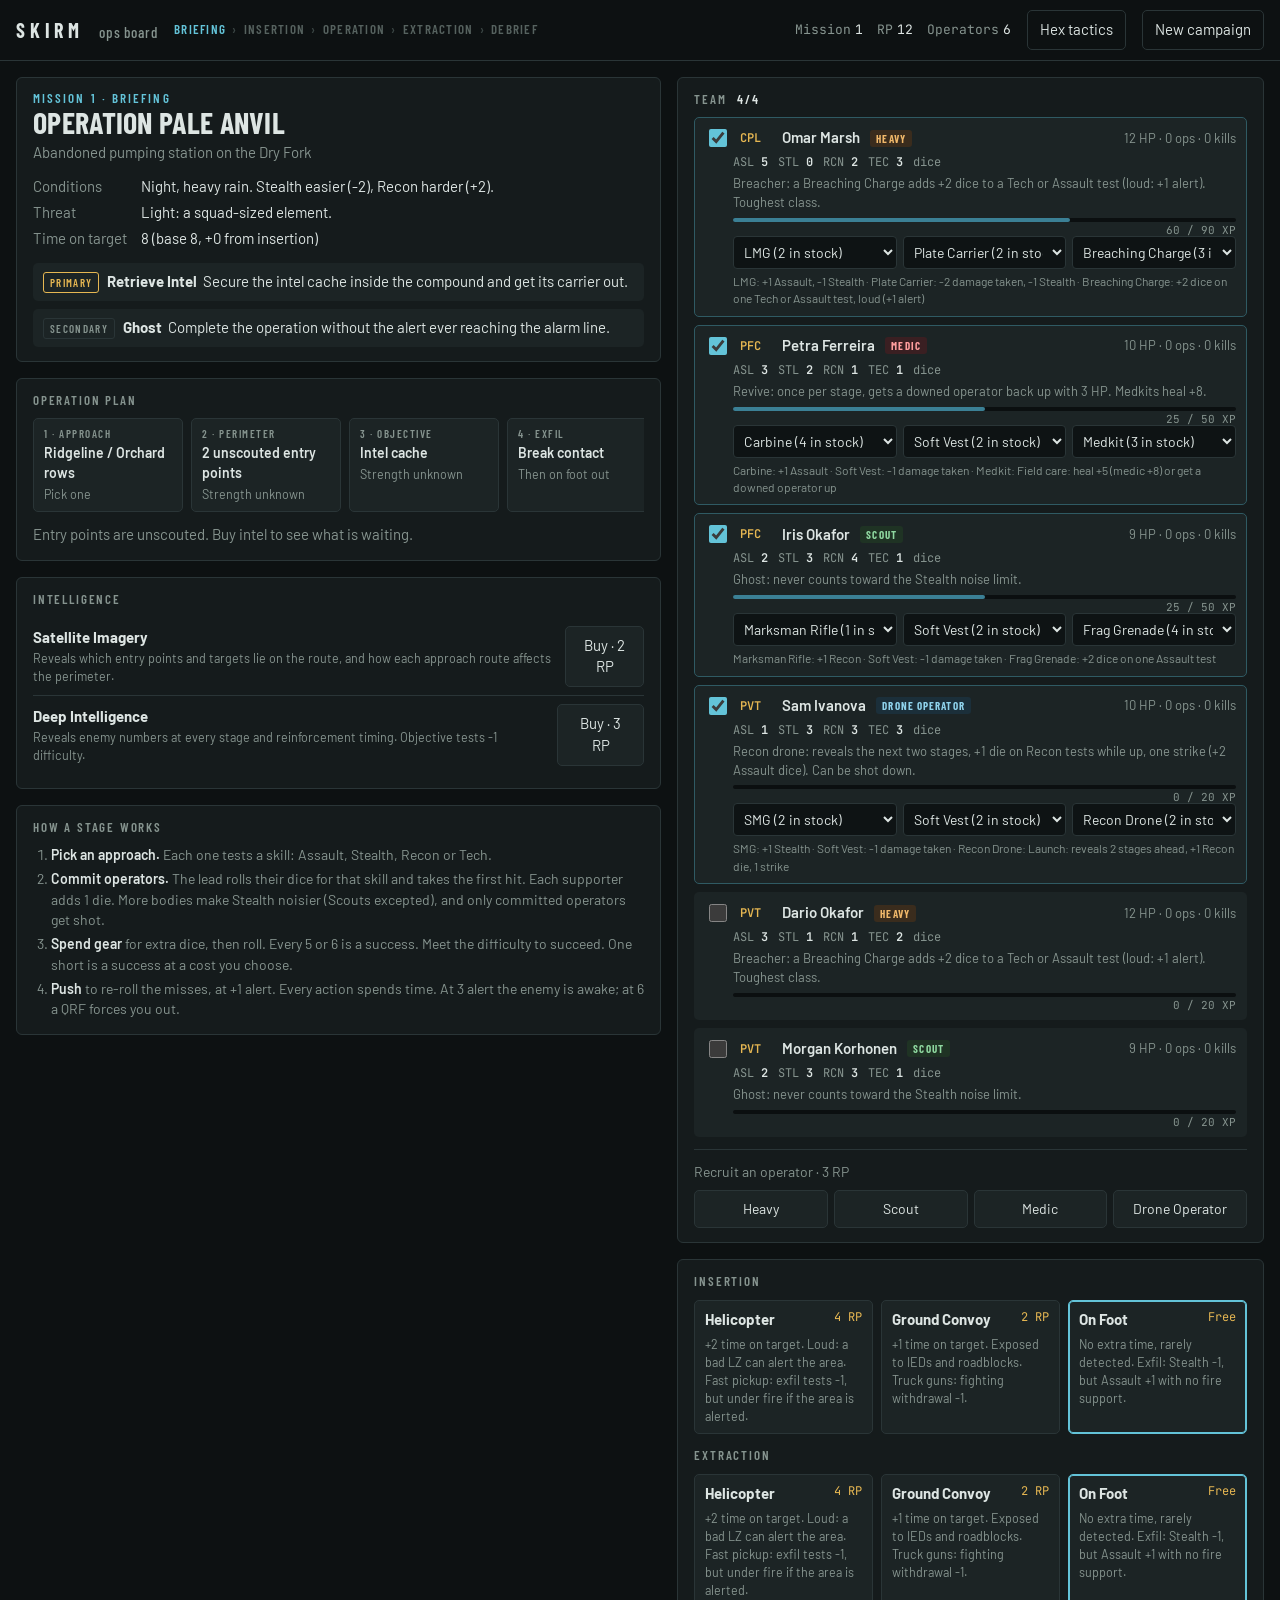
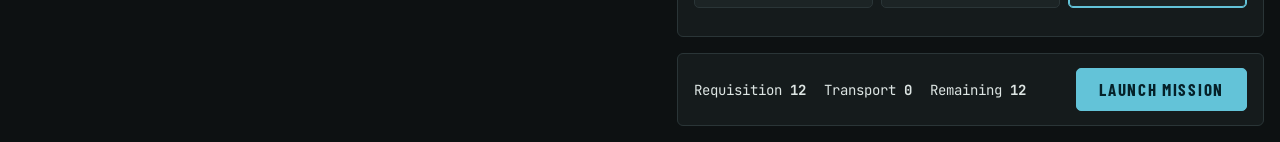
==== ops.html @ cc6ec94b "Add Ops board: abstract mission resolution prototype Missions resolve as a route of stages (approach" ====
<!doctype html>
<html lang="en">
<head>
<meta charset="utf-8">
<meta name="viewport" content="width=device-width, initial-scale=1, viewport-fit=cover">
<title>SKIRM Ops Board</title>
<meta name="claude:viewport-fit-sides" content="cover">
<link rel="preconnect" href="https://fonts.googleapis.com">
<link rel="preconnect" href="https://fonts.gstatic.com" crossorigin>
<link rel="stylesheet" href="https://fonts.googleapis.com/css2?family=Barlow+Condensed:wght@500;600;700&family=Barlow:wght@400;500;600&family=JetBrains+Mono:wght@400;600&display=swap">
<style>
/* SKIRM, abstract mode: the mission is a route of stages, each resolved by approach + committed operators + dice. */
:root {
  --bg: #0d1112;
  --panel: #151b1c;
  --panel-2: #1c2425;
  --line: #2a3537;
  --fg: #dde5e3;
  --muted: #86948f;
  --accent: #63c3d8;
  --accent-ink: #052129;
  --ok: #73d08c;
  --warn: #e3c351;
  --bad: #e2645b;
  --gold: #e6b752;
  --toast-bg: #2b1614;
  --toast-fg: #ffd9d4;
  --display: "Barlow Condensed", "Arial Narrow", "Roboto Condensed", sans-serif;
  --body: "Barlow", "Segoe UI", system-ui, sans-serif;
  --mono: "JetBrains Mono", ui-monospace, Consolas, monospace;
  --radius: 6px;
  color-scheme: dark;
}
* { box-sizing: border-box; }
:root { padding-top: env(safe-area-inset-top, 0px); padding-bottom: env(safe-area-inset-bottom, 0px); }
body { margin: 0; }
[hidden] { display: none !important; }
html, body { height: 100%; }
body { background: var(--bg); color: var(--fg); font: 15px/1.45 var(--body); }
body::before { content: ""; position: fixed; inset: 0 0 auto; height: env(safe-area-inset-top, 0px); z-index: 10; background: var(--bg); }
#app { min-height: 100%; display: flex; flex-direction: column; }
h1 { font: 700 30px/1.05 var(--display); letter-spacing: 0.01em; margin: 2px 0 4px; text-wrap: balance; text-transform: uppercase; }
h2 { font: 700 24px/1.1 var(--display); letter-spacing: 0.01em; margin: 2px 0 4px; text-transform: uppercase; }
h3 { font: 600 13px/1.2 var(--display); text-transform: uppercase; letter-spacing: 0.14em; color: var(--muted); margin: 0 0 10px; }
small, .muted { color: var(--muted); }
button, select, input { font: inherit; }
:focus-visible { outline: 2px solid var(--accent); outline-offset: 2px; }

.top {
  position: sticky; top: env(safe-area-inset-top, 0px); z-index: 5;
  display: flex; align-items: center; gap: 16px; flex-wrap: wrap;
  padding-block: 10px; padding-left: max(16px, env(safe-area-inset-left, 0px)); padding-right: max(16px, env(safe-area-inset-right, 0px));
  background: var(--bg); border-bottom: 1px solid var(--line);
}
.brand { font: 700 20px/1 var(--display); letter-spacing: 0.24em; }
.brand span { font-weight: 500; letter-spacing: 0.06em; color: var(--muted); margin-left: 6px; font-size: 15px; }
.phases { display: flex; gap: 6px; align-items: center; flex: 1; font: 600 13px/1 var(--display); text-transform: uppercase; letter-spacing: 0.1em; min-width: 0; }
.phases span { color: #56625f; }
.phases span.done { color: var(--muted); }
.phases span.on { color: var(--accent); }
.phases i { color: #3a4644; font-style: normal; }
.stats { display: flex; gap: 14px; font: 13px var(--mono); font-variant-numeric: tabular-nums; }
.stats b { color: var(--muted); font-weight: 400; margin-right: 4px; }
.top a.btn { text-decoration: none; }

main { flex: 1; min-height: 0; padding-block: 16px; padding-left: max(16px, env(safe-area-inset-left, 0px)); padding-right: max(16px, env(safe-area-inset-right, 0px)); }

.card { background: var(--panel); border: 1px solid var(--line); border-radius: var(--radius); padding: 14px 16px; min-width: 0; }
.eyebrow { font: 600 13px/1 var(--display); text-transform: uppercase; letter-spacing: 0.16em; color: var(--accent); }
.btn { background: var(--panel-2); color: var(--fg); border: 1px solid var(--line); border-radius: 5px; padding: 8px 12px; cursor: pointer; touch-action: manipulation; }
.btn:hover:not(:disabled) { border-color: #4b5b58; }
.btn:disabled { opacity: 0.4; cursor: not-allowed; }
.btn.primary { background: var(--accent); color: var(--accent-ink); border-color: var(--accent); font-weight: 600; }
.btn.danger { color: var(--bad); }
.btn.armed { border-color: var(--gold); color: var(--gold); }
.btn.ghost { background: transparent; }
.btn.big { padding: 12px 22px; font: 700 17px/1 var(--display); text-transform: uppercase; letter-spacing: 0.1em; }
.chip { display: inline-block; font: 600 12px/1 var(--display); padding: 4px 8px; border-radius: 99px; border: 1px solid currentColor; text-transform: uppercase; letter-spacing: 0.1em; white-space: nowrap; }
.chip.ok { color: var(--ok); } .chip.warn { color: var(--warn); } .chip.bad { color: var(--bad); }
.chip.gold, .gold { color: var(--gold); font-style: normal; }
#toast {
  position: fixed; left: 50%; transform: translateX(-50%); bottom: calc(18px + env(safe-area-inset-bottom, 0px)); z-index: 50;
  background: var(--toast-bg); color: var(--toast-fg); border: 1px solid var(--bad); padding: 10px 16px; border-radius: 6px; max-width: min(90vw, 560px);
}

/* briefing */
.briefing { display: grid; grid-template-columns: minmax(0, 1.1fr) minmax(0, 1fr); gap: 16px; max-width: 1400px; margin: 0 auto; }
.col { display: flex; flex-direction: column; gap: 16px; min-width: 0; }
.area { color: var(--muted); margin: 0 0 12px; }
.facts { display: grid; grid-template-columns: max-content 1fr; gap: 4px 14px; margin: 0 0 14px; }
.facts dt { color: var(--muted); } .facts dd { margin: 0; }
.objectives { list-style: none; padding: 0; margin: 0; display: grid; gap: 8px; }
.objectives li { background: var(--panel-2); padding: 8px 10px; border-radius: 5px; }
.objectives b { margin-right: 6px; }
.tag { font: 600 11px/1 var(--display); text-transform: uppercase; letter-spacing: 0.12em; color: var(--muted); border: 1px solid var(--line); border-radius: 3px; padding: 3px 6px; margin-right: 8px; }
.tag.primary { color: var(--gold); border-color: var(--gold); }
.intel-row { display: flex; justify-content: space-between; align-items: center; gap: 12px; padding: 8px 0; border-top: 1px solid var(--line); }
.intel-row:first-of-type { border-top: 0; }
.intel-row small { display: block; }
.humint { margin-top: 8px; padding: 10px; background: #261816; border: 1px solid #4b2825; border-radius: 5px; display: grid; gap: 4px; }
.count { color: var(--fg); margin-left: 6px; }
.roster { display: grid; gap: 8px; }
.op { background: var(--panel-2); border: 1px solid transparent; border-radius: 5px; padding: 8px 10px; }
.op.on { border-color: #2f5a63; } .op.off { opacity: 0.55; }
.op-head { display: flex; align-items: center; gap: 10px; cursor: pointer; flex-wrap: wrap; }
.op-head input { accent-color: var(--accent); width: 18px; height: 18px; }
.rank { font: 600 12px var(--mono); color: var(--gold); min-width: 32px; }
.name { font-weight: 600; }
.op .meta { color: var(--muted); font-size: 13px; margin-left: auto; }
.xp { position: relative; height: 4px; background: #0b0f10; border-radius: 2px; margin: 6px 0 14px 28px; }
.xp i { position: absolute; inset: 0 auto 0 0; background: #3b8095; border-radius: 2px; }
.xp small { position: absolute; right: 0; top: 5px; font: 11px var(--mono); }
.loadout { display: grid; grid-template-columns: repeat(3, minmax(0, 1fr)); gap: 6px; margin: 0 0 4px 28px; }
.loadout select { background: #0e1314; color: var(--fg); border: 1px solid var(--line); border-radius: 4px; padding: 6px; font-size: 14px; min-width: 0; width: 100%; }
.loadout-hint { margin-left: 28px; font-size: 12px; color: var(--muted); }
.fallen { margin-top: 10px; font-size: 13px; color: var(--muted); font-style: italic; }
.cls { display: inline-block; font: 700 11px/1 var(--display); text-transform: uppercase; letter-spacing: 0.1em; padding: 3px 6px; border-radius: 3px; background: var(--cls-bg); color: var(--cls-fg); white-space: nowrap; }
.cls-heavy { --cls-bg: #3a2c1d; --cls-fg: #f0b86a; }
.cls-scout { --cls-bg: #1f3324; --cls-fg: #8fd9a0; }
.cls-medic { --cls-bg: #3a1f22; --cls-fg: #ff9e9e; }
.cls-drone { --cls-bg: #1b2f3a; --cls-fg: #8fd3ec; }
.ability { margin: 4px 0 0 28px; font-size: 13px; color: var(--muted); }
.skillline { margin: 4px 0 0 28px; font: 12px var(--mono); color: var(--muted); display: flex; gap: 10px; flex-wrap: wrap; }
.skillline b { color: var(--fg); font-weight: 600; }
.recruit { margin-top: 12px; padding-top: 12px; border-top: 1px solid var(--line); display: grid; gap: 8px; font-size: 14px; color: var(--muted); }
.recruit-btns, .class-pick { display: grid; grid-template-columns: repeat(auto-fit, minmax(130px, 1fr)); gap: 6px; }
.class-card { display: grid; gap: 6px; justify-items: start; text-align: left; }
.class-card small { font-size: 12.5px; }
.vehicles { display: grid; grid-template-columns: repeat(3, minmax(0, 1fr)); gap: 8px; margin-bottom: 14px; }
.veh { background: var(--panel-2); border: 1px solid var(--line); border-radius: 5px; padding: 8px 10px; cursor: pointer; display: grid; gap: 4px; align-content: start; }
.veh.on { border-color: var(--accent); box-shadow: inset 0 0 0 1px var(--accent); }
.veh input { position: absolute; opacity: 0; pointer-events: none; }
.veh-head { display: flex; justify-content: space-between; gap: 6px; }
.veh .cost { font: 12px var(--mono); color: var(--gold); }
.veh small { font-size: 12.5px; }
.launch { display: flex; align-items: center; justify-content: space-between; gap: 16px; flex-wrap: wrap; }
.budget { display: flex; gap: 18px; font: 14px var(--mono); font-variant-numeric: tabular-nums; flex-wrap: wrap; }
.budget .bad { color: var(--bad); }
.howto ol { margin: 0; padding-left: 18px; display: grid; gap: 4px; color: var(--muted); font-size: 14px; }
.howto b { color: var(--fg); font-weight: 600; }

/* route track (briefing preview and operation) */
.route { list-style: none; margin: 0; padding: 0 0 4px; display: grid; grid-auto-flow: column; grid-auto-columns: minmax(150px, 1fr); gap: 8px; overflow-x: auto; }
.node { background: var(--panel-2); border: 1px solid var(--line); border-radius: 5px; padding: 8px 10px; min-width: 0; display: grid; gap: 2px; align-content: start; }
.node.cur { border-color: var(--accent); box-shadow: inset 0 0 0 1px var(--accent); }
.node.done { opacity: 0.55; }
.node.skipped { opacity: 0.4; text-decoration: line-through; }
.node .k { font: 600 11px/1.2 var(--display); text-transform: uppercase; letter-spacing: 0.14em; color: var(--muted); }
.node.cur .k { color: var(--accent); }
.node b { font-weight: 600; font-size: 14px; }
.node small { font-size: 12.5px; }

/* operation */
.ops { max-width: 1400px; margin: 0 auto; display: grid; gap: 12px; }
.ops-head { display: grid; gap: 12px; }
.clocks { display: flex; gap: 12px 28px; flex-wrap: wrap; align-items: flex-end; }
.meter { display: grid; gap: 5px; }
.meter .label { font: 600 12px/1 var(--display); text-transform: uppercase; letter-spacing: 0.14em; color: var(--muted); }
.meter .label b { color: var(--fg); margin-left: 6px; letter-spacing: 0.06em; }
.pipbar { display: flex; gap: 4px; }
.pipbar i { width: 22px; height: 10px; border-radius: 2px; background: #0a0d0e; border: 1px solid var(--line); }
.pipbar.alert i.on { background: var(--warn); border-color: var(--warn); }
.pipbar.alert i.on.hot { background: var(--bad); border-color: var(--bad); }
.pipbar.alert i.tier { margin-left: 8px; }
.pipbar.time i.on { background: var(--accent); border-color: var(--accent); }
.meter small { font-size: 12.5px; }
.ops-grid { display: grid; grid-template-columns: minmax(0, 1fr) 340px; gap: 12px; align-items: start; }
.sit-text { color: var(--muted); margin: 0 0 14px; }
.section-label { font: 600 12px/1 var(--display); text-transform: uppercase; letter-spacing: 0.14em; color: var(--muted); margin: 0 0 8px; }
.appr-list { display: grid; grid-template-columns: repeat(auto-fit, minmax(210px, 1fr)); gap: 8px; margin-bottom: 16px; }
.appr { text-align: left; display: grid; gap: 6px; align-content: start; background: var(--panel-2); border: 1px solid var(--line); color: var(--fg); border-radius: 5px; padding: 10px; cursor: pointer; touch-action: manipulation; }
.appr.on { border-color: var(--accent); box-shadow: inset 0 0 0 1px var(--accent); }
.appr .row { display: flex; justify-content: space-between; gap: 8px; align-items: center; }
.appr small { font-size: 13px; }
.diff { font: 600 13px var(--mono); color: var(--gold); white-space: nowrap; }
.tags { display: flex; flex-wrap: wrap; gap: 4px; }
.tags span { font-size: 12px; color: var(--muted); border: 1px solid var(--line); border-radius: 3px; padding: 1px 5px; }
.tags .loud { color: #ffb6ae; border-color: #4b2825; }
.tags .good { color: var(--ok); border-color: #1f4a2d; }
.sk { display: inline-block; font: 700 11px/1 var(--display); letter-spacing: 0.1em; text-transform: uppercase; padding: 3px 6px; border-radius: 3px; }
.sk-assault { background: #3a2c1d; color: #f0b86a; }
.sk-stealth { background: #1f3324; color: #8fd9a0; }
.sk-recon { background: #1b2f3a; color: #8fd3ec; }
.sk-tech { background: #2e2640; color: #c9b8f5; }
.commit { display: grid; grid-template-columns: repeat(auto-fit, minmax(150px, 1fr)); gap: 6px; margin-bottom: 16px; }
.opbtn { display: grid; gap: 4px; text-align: left; background: var(--panel-2); border: 1px solid var(--line); color: var(--fg); border-radius: 5px; padding: 8px 10px; cursor: pointer; touch-action: manipulation; }
.opbtn.on { border-color: var(--accent); background: #16292d; }
.opbtn:disabled { opacity: 0.4; cursor: not-allowed; }
.opbtn .name { font-size: 14px; }
.dots { font: 13px var(--mono); color: var(--accent); letter-spacing: 1px; }
.gear { display: flex; flex-wrap: wrap; gap: 6px; margin-bottom: 16px; }
.gear .btn.on, .leadrow .btn.on { border-color: var(--gold); color: var(--gold); }
.leadrow { display: flex; flex-wrap: wrap; gap: 6px; align-items: center; margin: -8px 0 16px; }
.leadrow .btn { padding: 4px 10px; font-size: 13px; }
.calc { display: grid; grid-template-columns: 1fr 1fr; gap: 10px 16px; background: #0e1314; border: 1px solid var(--line); border-radius: 5px; padding: 12px; margin-bottom: 14px; font-size: 13.5px; }
.calc ul { list-style: none; margin: 4px 0 0; padding: 0; color: var(--muted); }
.calc .big { font: 700 24px/1 var(--display); color: var(--fg); }
.oddsbar { display: flex; height: 10px; border-radius: 3px; overflow: hidden; grid-column: 1 / -1; background: #0a0d0e; }
.oddsbar .s { background: var(--ok); } .oddsbar .p { background: var(--warn); } .oddsbar .f { background: var(--bad); }
.oddstext { grid-column: 1 / -1; font: 13px var(--mono); display: flex; gap: 14px; flex-wrap: wrap; }
.oddstext .s { color: var(--ok); } .oddstext .p { color: var(--warn); } .oddstext .f { color: var(--bad); }
.risk { grid-column: 1 / -1; display: grid; gap: 2px; font-size: 13px; }
.risk .bad { color: #ffb6ae; } .risk .ok { color: var(--ok); }
.actions-row { display: flex; gap: 8px; flex-wrap: wrap; justify-content: flex-end; align-items: center; }
.actions-row .grow { flex: 1; }
.dice { display: flex; flex-wrap: wrap; gap: 6px; margin: 14px 0; }
.die { width: 40px; height: 40px; display: grid; place-items: center; border-radius: 6px; background: #0e1314; border: 1px solid var(--line); font: 700 20px var(--mono); color: var(--muted); animation: reveal 0.35s both; }
.die.hit { background: #13301e; border-color: var(--ok); color: var(--ok); }
.die.re { box-shadow: 0 0 0 2px var(--warn); }
.outcome { font: 700 22px/1 var(--display); text-transform: uppercase; letter-spacing: 0.12em; margin-bottom: 6px; }
.outcome.SUCCESS { color: var(--ok); } .outcome.PARTIAL { color: var(--warn); } .outcome.FAIL { color: var(--bad); }
.costs { display: grid; grid-template-columns: repeat(auto-fit, minmax(180px, 1fr)); gap: 6px; margin: 12px 0; }
.costs .btn { text-align: left; display: grid; gap: 2px; }
.forks { display: grid; grid-template-columns: repeat(auto-fit, minmax(230px, 1fr)); gap: 10px; }
.fork { display: grid; gap: 6px; align-content: start; background: var(--panel-2); border: 1px solid var(--line); border-radius: 5px; padding: 12px; }
.fork .btn { justify-self: start; margin-top: 6px; }
.fork ul { margin: 0; padding-left: 16px; font-size: 13.5px; color: var(--muted); }
.unit { background: var(--panel-2); border: 1px solid transparent; border-radius: 5px; padding: 8px 10px; margin-bottom: 6px; display: grid; gap: 5px; }
.unit.down { border-color: #4b2825; }
.unit.gone { opacity: 0.5; }
.unit .head { display: flex; gap: 6px; align-items: center; flex-wrap: wrap; }
.unit .hp { margin-left: auto; font: 12px var(--mono); color: var(--muted); }
.unit .skills { font: 12px var(--mono); color: var(--muted); display: flex; gap: 8px; flex-wrap: wrap; }
.unit .skills b { color: var(--fg); font-weight: 600; }
.unit .care { display: flex; gap: 6px; flex-wrap: wrap; }
.unit .care .btn { padding: 4px 8px; font-size: 13px; }
.bar { height: 5px; background: #0a0d0e; border-radius: 3px; overflow: hidden; }
.bar i { display: block; height: 100%; background: var(--ok); }
.bar i.low { background: var(--bad); }
.log ol { list-style: none; margin: 0; padding: 0; font-size: 13.5px; max-height: 340px; overflow-y: auto; }
.log li { padding: 3px 0; border-bottom: 1px solid #1c2425; color: #b6c1be; }
.log .ev-turn { color: var(--accent); font-weight: 600; padding-top: 8px; }
.log .ev-alert, .log .ev-down { color: #ffb6ae; } .log .ev-kill { color: var(--bad); } .log .ev-intel { color: var(--gold); } .log .ev-good { color: var(--ok); }

/* reports */
.report { max-width: 720px; margin: 24px auto; padding: 24px 28px; }
.narrative { padding-left: 20px; margin: 18px 0 26px; display: grid; gap: 10px; font-size: 16px; }
.narrative li { animation: reveal 0.5s both; }
.narrative li.bad { color: #ffb6ae; }
@keyframes reveal { from { opacity: 0.15; transform: translateY(4px); } to { opacity: 1; transform: none; } }

/* debrief */
.debrief { max-width: 960px; margin: 0 auto; display: grid; gap: 16px; }
.verdict { display: inline-block; margin: 10px 0; padding: 6px 14px; border-radius: 5px; font: 700 18px/1 var(--display); text-transform: uppercase; letter-spacing: 0.14em; }
.verdict.ok { background: #13301e; color: var(--ok); } .verdict.bad { background: #341715; color: var(--bad); }
.obj-results { list-style: none; padding: 0; display: grid; gap: 4px; }
.obj-results span { display: inline-block; width: 20px; }
.obj-results .ok span { color: var(--ok); } .obj-results .bad span { color: var(--bad); }
.table-wrap { overflow-x: auto; }
.personnel { width: 100%; border-collapse: collapse; font-variant-numeric: tabular-nums; }
.personnel th, .personnel td { text-align: left; padding: 7px 8px; border-bottom: 1px solid var(--line); white-space: nowrap; }
.personnel th { color: var(--muted); font-weight: 500; font-size: 13px; }
.personnel tr.lost td { color: var(--bad); }
.split { display: grid; grid-template-columns: repeat(auto-fit, minmax(220px, 1fr)); gap: 16px; }
.split ul { margin: 0; padding-left: 18px; }
.debrief > .btn { justify-self: end; }

@media (max-width: 980px) {
  .briefing, .ops-grid { grid-template-columns: 1fr; }
  .vehicles { grid-template-columns: 1fr; }
  .phases { display: none; }
  .launch { flex-direction: column; align-items: stretch; }
}
@media (max-width: 520px) {
  .loadout { grid-template-columns: 1fr; }
  .stats { gap: 10px; font-size: 12px; }
  .calc { grid-template-columns: 1fr; }
  h1 { font-size: 26px; }
  .pipbar i { width: 16px; }
}
@media (prefers-reduced-motion: reduce) {
  .narrative li, .die { animation: none; }
}
</style>
</head>
<body>
<div id="app">
  <header class="top">
    <div class="brand">SKIRM <span>ops board</span></div>
    <nav class="phases" id="phases" aria-label="Mission phase"></nav>
    <div class="stats" id="stats"></div>
    <a class="btn ghost" href="index.html">Hex tactics</a>
    <button id="btn-new" class="btn ghost" type="button">New campaign</button>
  </header>
  <main id="view"><p class="muted">Loading command terminal…</p></main>
</div>
<div id="toast" role="status" hidden></div>

<script>
'use strict';
(() => {
// =====================================================================================
// RULES DATA: every balance number lives in these tables.
// =====================================================================================
const SKILLS = {
  ASSAULT: { label: 'Assault', short: 'ASL' },
  STEALTH: { label: 'Stealth', short: 'STL' },
  RECON: { label: 'Recon', short: 'RCN' },
  TECH: { label: 'Tech', short: 'TEC' },
};
// Weapons and armour add or remove dice; utilities are spent for a one-off effect.
const ITEMS = {
  CARBINE: { slot: 'WEAPON', label: 'Carbine', dice: { ASSAULT: 1 } },
  SMG: { slot: 'WEAPON', label: 'SMG', dice: { STEALTH: 1 } },
  DMR: { slot: 'WEAPON', label: 'Marksman Rifle', dice: { RECON: 1 } },
  LMG: { slot: 'WEAPON', label: 'LMG', dice: { ASSAULT: 1, STEALTH: -1 } },
  AK: { slot: 'WEAPON', label: 'AK Rifle', dice: { ASSAULT: 1 } },
  VEST: { slot: 'ARMOR', label: 'Soft Vest', dr: 1 },
  PLATE: { slot: 'ARMOR', label: 'Plate Carrier', dr: 2, dice: { STEALTH: -1 } },
  MEDKIT: { slot: 'UTILITY', label: 'Medkit' },
  FRAG: { slot: 'UTILITY', label: 'Frag Grenade' },
  BREACH: { slot: 'UTILITY', label: 'Breaching Charge' },
  DRONE: { slot: 'UTILITY', label: 'Recon Drone' },
};
const GEAR_USE = { // consumables spent inside a test
  FRAG: { skills: ['ASSAULT'], dice: 2 },
  BREACH: { skills: ['TECH', 'ASSAULT'], dice: 2, alert: 1 },
};
const VEH = {
  HELO: { label: 'Helicopter', cost: 4, risk: 25, time: 2, exfil: { all: -1 }, desc: '+2 time on target. Loud: a bad LZ can alert the area. Fast pickup: exfil tests -1, but under fire if the area is alerted.' },
  GROUND: { label: 'Ground Convoy', cost: 2, risk: 20, time: 1, exfil: { ASSAULT: -1 }, desc: '+1 time on target. Exposed to IEDs and roadblocks. Truck guns: fighting withdrawal -1.' },
  FOOT: { label: 'On Foot', cost: 0, risk: 10, time: 0, exfil: { STEALTH: -1, ASSAULT: 1 }, desc: 'No extra time, rarely detected. Exfil: Stealth -1, but Assault +1 with no fire support.' },
};
const INTEL = {
  SATELLITE: { label: 'Satellite Imagery', cost: 2, desc: 'Reveals which entry points and targets lie on the route, and how each approach route affects the perimeter.' },
  HUMINT: { label: 'Deep Intelligence', cost: 3, desc: 'Reveals enemy numbers at every stage and reinforcement timing. Objective tests -1 difficulty.' },
};
const OBJ = {
  RETRIEVE_INTEL: { label: 'Retrieve Intel', desc: 'Secure the intel cache inside the compound and get its carrier out.' },
  ELIMINATE_HVT: { label: 'Eliminate HVT', desc: 'A high-value target is holed up in the compound. Neutralise him.' },
  NO_CASUALTIES: { label: 'Leave No One', desc: 'Bring every operator home alive.' },
  UNDETECTED: { label: 'Ghost', desc: 'Complete the operation without the alert ever reaching the alarm line.' },
};
// An approach route shapes the stage that follows it.
const ROUTES = {
  RIVERBED: { label: 'Dry riverbed', text: 'Out of sight below the banks, but slow going.', time: 2, mod: { STEALTH: -1 } },
  TRACK: { label: 'Farm track', text: 'The quickest way in, across open fields.', time: 1, mod: { STEALTH: 1 } },
  RIDGE: { label: 'Ridgeline', text: 'High ground with a view over the target.', time: 2, mod: { RECON: -1 }, reveal: 2 },
  ORCHARD: { label: 'Orchard rows', text: 'Tree cover right up to the outer wall.', time: 1, mod: {} },
  CULVERT: { label: 'Storm culvert', text: 'Comes up right under the perimeter. Cramped.', time: 1, mod: { ASSAULT: 1, TECH: -1 } },
};
// Situations. Each approach: skill tested, base difficulty, extra time, and what success does.
// kills: true = all hostiles at the stage; loud = they shoot back even when it works.
const SIT = {
  SENTRY: { kind: 'PERIMETER', label: 'Sentry post', text: 'Two guards with a radio watch the approach.', foes: 2, opts: [
    { skill: 'STEALTH', diff: 3, label: 'Slip past', desc: 'Work around them in dead ground.' },
    { skill: 'ASSAULT', diff: 3, label: 'Take them down', desc: 'Fast and violent. The shots will carry.', kills: true, loud: true, alert: 1 },
    { skill: 'RECON', diff: 3, label: 'Time the rotation', desc: 'Watch, wait for the shift change, then move.', time: 1 }] },
  PATROL: { kind: 'PERIMETER', label: 'Roving patrol', text: 'A three-man patrol sweeps the ground between you and the wall.', foes: 3, opts: [
    { skill: 'STEALTH', diff: 3, label: 'Go to ground', desc: 'Lie still and let them walk past.' },
    { skill: 'ASSAULT', diff: 4, label: 'Ambush', desc: 'Hit them from cover, all at once.', kills: true, loud: true, alert: 1 },
    { skill: 'RECON', diff: 2, label: 'Shadow and avoid', desc: 'Track their route and slip in behind them.', time: 1 }] },
  TOWER: { kind: 'PERIMETER', label: 'Watchtower', text: 'A searchlight sweeps the open ground from a tower on the wall.', foes: 1, opts: [
    { skill: 'RECON', diff: 3, label: 'Overwatch shot', desc: 'One suppressed round from long range.', kills: true },
    { skill: 'STEALTH', diff: 4, label: 'Crawl under the light', desc: 'Move only when the beam swings away.' },
    { skill: 'TECH', diff: 3, label: 'Cut the generator', desc: 'Kill the power and walk in in the dark.', time: 1 }] },
  GATE: { kind: 'PERIMETER', label: 'Chained gate', text: 'The only gap in the wire is a gate with a heavy chain.', foes: 0, opts: [
    { skill: 'TECH', diff: 3, label: 'Cut the chain', desc: 'Bolt cutters and patience.' },
    { skill: 'ASSAULT', diff: 2, label: 'Blow the gate', desc: 'Certain, and very loud.', alert: 2 },
    { skill: 'STEALTH', diff: 3, label: 'Find a gap in the wire', desc: 'Walk the fence line looking for a weak spot.', time: 1 }] },
  MINES: { kind: 'PERIMETER', label: 'Tripwire field', text: 'The approach is strung with tripwires and buried charges.', foes: 0, hazard: true, opts: [
    { skill: 'TECH', diff: 3, label: 'Clear a lane', desc: 'Disarm a path, one device at a time.', time: 1 },
    { skill: 'RECON', diff: 3, label: 'Spot the wires', desc: 'Read the ground and step around them.' },
    { skill: 'STEALTH', diff: 4, label: 'Follow the goat track', desc: 'Where the locals walk, there are no mines.' }] },
  DOGS: { kind: 'PERIMETER', label: 'Guard dogs', text: 'A handler walks two dogs along the outer wall.', foes: 1, opts: [
    { skill: 'STEALTH', diff: 4, label: 'Stay downwind', desc: 'Keep the wind in your face and move slow.' },
    { skill: 'ASSAULT', diff: 2, label: 'Silence them', desc: 'Quick and ugly. Someone might hear.', kills: true, loud: true, alert: 1 },
    { skill: 'TECH', diff: 3, label: 'Drug the bait', desc: 'Leave something tasty and wait.', time: 1 }] },
  INTEL: { kind: 'OBJECTIVE', label: 'Intel cache', text: 'The documents are in a safe in the main building.', foes: 2, opts: [
    { skill: 'STEALTH', diff: 4, label: 'Lift it quietly', desc: 'In and out before anyone looks up.', intel: true },
    { skill: 'TECH', diff: 3, label: 'Crack the safe', desc: 'Slow work with a stethoscope and a drill.', intel: true, time: 1 },
    { skill: 'ASSAULT', diff: 3, label: 'Storm the building', desc: 'Clear it room by room, then take the safe.', intel: true, kills: true, loud: true, alert: 2 }] },
  HVT: { kind: 'OBJECTIVE', label: 'High-value target', text: 'The HVT sleeps in the main building with his bodyguards.', foes: 3, opts: [
    { skill: 'ASSAULT', diff: 4, label: 'Raid', desc: 'Breach and clear. Everyone inside goes down.', hvt: true, kills: true, loud: true, alert: 2 },
    { skill: 'STEALTH', diff: 5, label: 'Silent kill', desc: 'Get to his bedside without waking anyone.', hvt: true },
    { skill: 'RECON', diff: 4, label: 'Long shot', desc: 'Wait for him at the window, from the ridge.', hvt: true, alert: 2, time: 1 }] },
  CACHE: { kind: 'OPTIONAL', label: 'Weapons cache', text: 'A guarded arms cache sits in an outbuilding.', foes: 1, opts: [
    { skill: 'TECH', diff: 3, label: 'Pick the lock', desc: 'Quietly empty it.', cache: true },
    { skill: 'ASSAULT', diff: 3, label: 'Grab it', desc: 'Drop the guard and take what you can carry.', cache: true, kills: true, loud: true, alert: 1 }] },
  BREAK: { kind: 'EXFIL', label: 'Break contact', text: 'Get everyone to the extraction point.', foes: 1, opts: [
    { skill: 'STEALTH', diff: 3, label: 'Ghost out', desc: 'Leave the way you came, silently.' },
    { skill: 'ASSAULT', diff: 3, label: 'Fighting withdrawal', desc: 'Bound back under covering fire.', loud: true },
    { skill: 'TECH', diff: 3, label: 'Booby-trap the trail', desc: 'Slow the pursuit with charges and wire.' }] },
};
const KIND = { APPROACH: 'Approach', PERIMETER: 'Perimeter', OBJECTIVE: 'Objective', OPTIONAL: 'Optional', EXFIL: 'Exfil' };
const COSTS = {
  ALERT: { label: '+1 alert', desc: 'Someone heard something.' },
  TIME: { label: '-1 time', desc: 'It took longer than planned.' },
  WOUND: { label: 'Take a hit', desc: 'One committed operator is hurt.' },
};
const RANKS = [['PVT', 'Private', 0], ['PFC', 'Private First Class', 20], ['CPL', 'Corporal', 50], ['SGT', 'Sergeant', 90], ['SSG', 'Staff Sergeant', 140], ['LT', 'Lieutenant', 200]];
const MAX_TEAM = 4, MAX_SUPPORT = 2, BASE_TIME = 8, ALERT_TIER = 3, ALERT_MAX = 6, STEALTH_LIMIT = 2, BLEED_STAGES = 2;
const MK_HEAL = 5, MEDIC_HEAL = 8, REVIVE_HP = 3, RECRUIT_COST = 3, ROSTER_MIN = 6, ROSTER_MAX = 8;
// Class = permanent role fixed at recruitment: dice per skill, HP, and what gear it may carry (default-pick order).
const CLASSES = {
  HEAVY: { label: 'Heavy', hp: 12, dice: { ASSAULT: 3, STEALTH: 1, RECON: 1, TECH: 2 }, weapons: ['LMG', 'CARBINE', 'AK'], armor: ['PLATE', 'VEST'], utility: ['BREACH', 'FRAG'],
    ability: 'Breacher: a Breaching Charge adds +2 dice to a Tech or Assault test (loud: +1 alert). Toughest class.' },
  SCOUT: { label: 'Scout', hp: 9, dice: { ASSAULT: 2, STEALTH: 3, RECON: 3, TECH: 1 }, weapons: ['DMR', 'SMG', 'CARBINE', 'AK'], armor: ['VEST'], utility: ['FRAG', 'MEDKIT'],
    ability: 'Ghost: never counts toward the Stealth noise limit.' },
  MEDIC: { label: 'Medic', hp: 10, dice: { ASSAULT: 2, STEALTH: 2, RECON: 1, TECH: 1 }, weapons: ['CARBINE', 'SMG', 'AK'], armor: ['VEST'], utility: ['MEDKIT'],
    ability: `Revive: once per stage, gets a downed operator back up with ${REVIVE_HP} HP. Medkits heal +${MEDIC_HEAL}.` },
  DRONE: { label: 'Drone Operator', hp: 10, dice: { ASSAULT: 1, STEALTH: 2, RECON: 3, TECH: 3 }, weapons: ['SMG', 'CARBINE', 'AK'], armor: ['VEST'], utility: ['DRONE', 'FRAG'],
    ability: 'Recon drone: reveals the next two stages, +1 die on Recon tests while up, one strike (+2 Assault dice). Can be shot down.' },
};
const ADJ = ['Silent', 'Iron', 'Broken', 'Pale', 'Crimson', 'Hollow', 'Distant', 'Bitter', 'Northern', 'Sudden'];
const NOUN = ['Harrier', 'Lantern', 'Anvil', 'Meridian', 'Thicket', 'Sparrow', 'Bastion', 'Ember', 'Gauntlet', 'Kestrel'];
const AREAS = ['Walled farmstead in the Varra highlands', "Abandoned pumping station on the Dry Fork", "Smuggler's waystation near the Kessel border crossing", 'Fortified orchard outside the town of Ostrow', 'Derelict customs post in the Saltmarsh lowlands'];
const FIRST = ['Alex', 'Sam', 'Jordan', 'Riley', 'Casey', 'Morgan', 'Niko', 'Tariq', 'Elena', 'Mika', 'Jonas', 'Aino', 'Viktor', 'Lena', 'Omar', 'Petra', 'Dario', 'Iris', 'Kai', 'Sasha'];
const LAST = ['Hale', 'Korhonen', 'Reyes', 'Novak', 'Brandt', 'Okafor', 'Lindqvist', 'Marsh', 'Varga', 'Sato', 'Kowalski', 'Moreau', 'Haddad', 'Petrov', 'Quinn', 'Aalto', 'Ferreira', 'Doyle', 'Ivanova', 'Kerr'];

const rankIdx = (xp) => { let i = 0; RANKS.forEach((r, k) => { if (xp >= r[2]) i = k; }); return i; };
const nextXp = (xp) => { const i = rankIdx(xp); return i + 1 < RANKS.length ? RANKS[i + 1][2] : -1; };
const rankDice = (xp) => { const i = rankIdx(xp); return i >= 4 ? 2 : i >= 2 ? 1 : 0; };
const compFactor = (e) => ({ DAY: 1, DUSK: 0.8, NIGHT: 0.6 })[e.time];
/** Difficulty modifiers from time of day and weather, per skill. */
function envMods(e, skill) {
  const out = [];
  const t = { DAY: { STEALTH: 1 }, DUSK: {}, NIGHT: { STEALTH: -1, RECON: 1 } }[e.time][skill];
  if (t) out.push({ label: e.time === 'DAY' ? 'Daylight' : 'Darkness', v: t });
  const w = { CLEAR: {}, RAIN: { STEALTH: -1, RECON: 1 }, FOG: { STEALTH: -1, RECON: 1 } }[e.weather][skill];
  if (w) out.push({ label: e.weather === 'RAIN' ? 'Heavy rain' : 'Dense fog', v: w });
  return out;
}
function envSummary(e) {
  const base = `${{ DAY: 'Daylight', DUSK: 'Dusk', NIGHT: 'Night' }[e.time]}, ${{ CLEAR: 'clear skies', RAIN: 'heavy rain', FOG: 'dense fog' }[e.weather]}.`;
  const fx = Object.keys(SKILLS).map((k) => [k, envMods(e, k).reduce((s, x) => s + x.v, 0)]).filter(([, v]) => v)
    .map(([k, v]) => `${SKILLS[k].label} ${v > 0 ? 'harder' : 'easier'} (${v > 0 ? '+' : ''}${v})`);
  return `${base} ${fx.length ? fx.join(', ') + '.' : 'No effect on tests.'}`;
}
const signed = (v) => (v > 0 ? '+' : '') + v;
function itemSummary(id) {
  const it = ITEMS[id];
  if (it.slot !== 'UTILITY') return [it.dr ? `-${it.dr} damage taken` : '', ...Object.entries(it.dice || {}).map(([k, v]) => `${signed(v)} ${SKILLS[k].label}`)].filter(Boolean).join(', ');
  return {
    MEDKIT: `Field care: heal +${MK_HEAL} (medic +${MEDIC_HEAL}) or get a downed operator up`,
    FRAG: `+${GEAR_USE.FRAG.dice} dice on one Assault test`,
    BREACH: `+${GEAR_USE.BREACH.dice} dice on one Tech or Assault test, loud (+1 alert)`,
    DRONE: 'Launch: reveals 2 stages ahead, +1 Recon die, 1 strike',
  }[id];
}
/** Dice an operator brings to a skill test: class + rank + weapon + armour. */
function diceFor(cls, xp, weapon, armor, skill) {
  let n = CLASSES[cls].dice[skill] + rankDice(xp);
  for (const it of [weapon, armor]) if (it && ITEMS[it].dice?.[skill]) n += ITEMS[it].dice[skill];
  return Math.max(0, n);
}

// =====================================================================================
// SEEDED RNG + small helpers
// =====================================================================================
let G = null; // the whole save game: plain JSON
function rnd() { // mulberry32, state kept in the save so reloads stay deterministic
  let t = (G.rs = (G.rs + 0x6D2B79F5) | 0);
  t = Math.imul(t ^ (t >>> 15), t | 1);
  t ^= t + Math.imul(t ^ (t >>> 7), t | 61);
  return ((t ^ (t >>> 14)) >>> 0) / 4294967296;
}
const range = (lo, hi) => lo + Math.floor(rnd() * (hi - lo + 1));
const chance = (p) => rnd() * 100 < p;
const pick = (a) => a[Math.floor(rnd() * a.length)];
const pickN = (a, k) => { const c = [...a], out = []; while (out.length < k && c.length) out.push(c.splice(Math.floor(rnd() * c.length), 1)[0]); return out; };
const d6 = () => range(1, 6);
const HIT = 5; // a die showing 5 or 6 is a success

/** Exact odds for n dice against difficulty d: success, partial (one short), fail. */
function odds(n, d) {
  let dist = [1];
  for (let i = 0; i < n; i++) {
    const next = new Array(dist.length + 1).fill(0);
    dist.forEach((p, k) => { next[k] += p * (2 / 3); next[k + 1] += p / 3; });
    dist = next;
  }
  const at = (k) => dist[k] || 0;
  let s = 0;
  for (let k = d; k < dist.length; k++) s += at(k);
  const p = d >= 1 ? at(d - 1) : 0;
  return { s, p, f: Math.max(0, 1 - s - p) };
}

class Rule extends Error {}
const fail = (m) => { throw new Rule(m); };

// =====================================================================================
// CAMPAIGN + MISSION GENERATION
// =====================================================================================
function newCampaign(seed) {
  G = { v: 1, mode: 'ops', rs: seed | 0, phase: 'BRIEFING', rp: 12, flown: 0, nextSid: 1, roster: [], used: {}, recruits: 0,
    armory: { CARBINE: 4, SMG: 2, DMR: 1, LMG: 2, AK: 0, VEST: 4, PLATE: 2, MEDKIT: 3, FRAG: 4, BREACH: 3, DRONE: 2 },
    mission: null, battle: null, debrief: null };
  [[60, 'HEAVY'], [25, 'MEDIC'], [25, 'SCOUT'], [0, 'DRONE'], [0, 'HEAVY'], [0, 'SCOUT']].forEach(([xp, cls]) => recruit(xp, cls));
  beginBriefing();
}
function recruit(xp, cls) {
  let name;
  do name = pick(FIRST) + ' ' + pick(LAST); while (G.used[name]);
  G.used[name] = 1;
  const s = { id: G.nextSid++, name, cls, xp, kills: 0, missions: 0, recovery: 0, alive: true };
  G.roster.push(s);
  return s;
}
const soldier = (id) => G.roster.find((s) => s.id === id);
const available = (s) => s.alive && s.recovery === 0;

function beginBriefing() {
  for (const s of G.roster) if (s.recovery > 0) s.recovery--;
  G.mission = genMission(G.flown + 1);
  G.battle = null;
  G.debrief = null;
  G.phase = 'BRIEFING';
}

/** A mission is a route: approach → perimeter (1-2) → objective → optional target → exfil. Forks offer two choices. */
function genMission(n) {
  const codename = 'Operation ' + pick(ADJ) + ' ' + pick(NOUN);
  const area = pick(AREAS);
  const env = { time: pick(['DAY', 'DUSK', 'NIGHT']), weather: chance(60) ? 'CLEAR' : chance(50) ? 'RAIN' : 'FOG' };
  const primary = chance(50) ? 'RETRIEVE_INTEL' : 'ELIMINATE_HVT';
  const secondary = pick(Object.keys(OBJ).filter((o) => o !== primary));
  const sitFor = (o) => (o === 'RETRIEVE_INTEL' ? 'INTEL' : 'HVT');
  const perimeter = Object.keys(SIT).filter((k) => SIT[k].kind === 'PERIMETER');
  const route = [{ kind: 'APPROACH', choices: pickN(Object.keys(ROUTES), 2), pick: null }];
  for (let i = 0; i < (n >= 3 ? 2 : 1); i++) route.push({ kind: 'PERIMETER', choices: pickN(perimeter, 2), pick: null });
  route.push({ kind: 'OBJECTIVE', choices: [sitFor(primary)], pick: 0 });
  if (secondary === 'RETRIEVE_INTEL' || secondary === 'ELIMINATE_HVT') route.push({ kind: 'OPTIONAL', choices: [sitFor(secondary)], pick: 0 });
  else if (chance(50)) route.push({ kind: 'OPTIONAL', choices: ['CACHE'], pick: 0 });
  route.push({ kind: 'EXFIL', choices: ['BREAK'], pick: 0 });
  let rAt = 0, rCount = 0;
  if (chance(55)) { rAt = range(3, 5); rCount = range(1, 2); }
  return { n, codename, area, env, primary, secondary, route, rAt, rCount, intel: [], team: [], loadouts: {}, ins: null, ext: null, insReport: [], extReport: [] };
}
const hasObj = (m, t) => m.primary === t || m.secondary === t;
function threat(m) {
  const n = m.route.reduce((s, st) => s + (st.kind === 'APPROACH' ? 0 : Math.max(...st.choices.map((c) => SIT[c].foes))), 0);
  return n <= 5 ? 'Light: a squad-sized element.' : n <= 7 ? 'Moderate: a reinforced squad.' : 'Heavy: platoon-strength presence.';
}

// =====================================================================================
// OPERATION ENGINE: every rule check lives here. Commands throw Rule before mutating anything.
// =====================================================================================
const B = () => G.battle;
const team = () => B().units;
const active = (u) => u.hp > 0 && !u.downed && !u.exfil && !u.stranded && !u.missing;
const unitById = (id) => team().find((u) => u.id === id);
const dr = (u) => (u.armor ? ITEMS[u.armor].dr : 0);
const opDice = (u, skill) => diceFor(u.cls, soldier(u.sid).xp, u.weapon, u.armor, skill);
const cur = () => B().stages[B().stage];
const sitOf = (st) => (st.kind === 'APPROACH' || st.pick == null ? null : SIT[st.choices[st.pick]]);
const alerted = () => B().alert >= ALERT_TIER;

function log(text, kind = 'info') {
  const l = B().log;
  l.push({ text, kind });
  if (l.length > 120) l.splice(0, l.length - 120);
}

function makeOp(m, members) {
  G.battle = { units: [], nextId: 1, alert: 0, alerted: false, time: BASE_TIME + VEH[m.ins].time, timeMax: 0, stage: 0,
    stages: JSON.parse(JSON.stringify(m.route)), attempts: 0, reinf: 0, state: 'PLAN', roll: null, revived: [],
    drone: { up: false, op: null, strike: 0, used: false }, hvtKilled: false, carrier: null, cache: false, kills: 0, over: false, done: false, log: [] };
  const b = G.battle;
  for (const s of members) {
    const l = m.loadouts[s.id];
    b.units.push({ id: b.nextId++, sid: s.id, name: s.name, cls: s.cls, maxHp: CLASSES[s.cls].hp, hp: CLASSES[s.cls].hp,
      weapon: l.weapon, armor: l.armor, util: l.utility, consumed: null, kills: 0, killedHvt: false, revives: 0, tests: 0,
      downed: false, bleed: 0, exfil: false, stranded: false, missing: false, droneLost: false });
  }
  b.stages[0].seen = true;
  log(`Stage 1: ${KIND.APPROACH}. Choose a route in.`, 'turn');
}

/** Hostiles at a stage. Reinforcements add one everywhere that is defended, and their full number at the exfil. */
function foesOf(st, sit) {
  const b = B();
  if (st.kind === 'EXFIL') return (alerted() ? 3 : 1) + b.reinf;
  return sit.foes ? sit.foes + (b.reinf ? 1 : 0) : 0;
}
/** Difficulty with an itemised breakdown, so the UI never has to guess. */
function difficulty(st, sit, opt, ids) {
  const b = B(), m = G.mission, mods = [{ label: 'Base', v: opt.diff }];
  const add = (label, v) => { if (v) mods.push({ label, v }); };
  add('Enemy experience', Math.floor((m.n - 1) / 3));
  for (const e of envMods(m.env, opt.skill)) add(e.label, e.v);
  add('Approach route', st.mod?.[opt.skill] || 0);
  if (opt.skill === 'STEALTH') {
    add('Area alerted', alerted() ? 1 : 0);
    const bodies = ids.map(unitById).filter((u) => u && u.cls !== 'SCOUT').length;
    add(`Noise: ${bodies} non-Scouts`, Math.max(0, bodies - STEALTH_LIMIT));
    add('Carrying wounded', team().filter((u) => u.downed).length);
  }
  if (opt.skill === 'ASSAULT') { add('Enemy dug in (alerted)', alerted() ? 1 : 0); add('Enemy reinforced', b.reinf ? 1 : 0); }
  if (st.kind === 'OBJECTIVE' && m.intel.includes('HUMINT')) add('Deep intel on the layout', -1);
  if (st.kind === 'EXFIL') { const x = VEH[m.ext].exfil; add(`${VEH[m.ext].label} pickup`, (x.all || 0) + (x[opt.skill] || 0)); }
  return { value: Math.max(1, mods.reduce((s, x) => s + x.v, 0)), mods };
}
/** Dice pool with breakdown: the lead rolls their full skill, each supporter adds one die. */
function poolOf(opt, ids, gearIds, strike, leadId) {
  const parts = ids.map((id) => { const u = unitById(id); return id === leadId ? { label: `${u.name} (lead)`, v: opDice(u, opt.skill) } : { label: `${u.name} (support)`, v: 1 }; });
  for (const id of gearIds) { const u = unitById(id); parts.push({ label: ITEMS[u.util].label, v: GEAR_USE[u.util].dice }); }
  if (B().drone.up && opt.skill === 'RECON') parts.push({ label: 'Drone overwatch', v: 1 });
  if (strike) parts.push({ label: 'Drone strike', v: 2 });
  return { value: parts.reduce((s, x) => s + x.v, 0), parts };
}
const gearUsable = (u, opt) => !!u && active(u) && !!GEAR_USE[u.util] && GEAR_USE[u.util].skills.includes(opt.skill);
/** The strongest legal fireteam for an approach: its best lead plus the next best in support. */
const fireteam = (opt, ids) => [...ids].sort((a, c) => opDice(unitById(c), opt.skill) - opDice(unitById(a), opt.skill)).slice(0, 1 + MAX_SUPPORT);
const bestLead = (opt, ids) => [...ids].sort((a, c) => opDice(unitById(c), opt.skill) - opDice(unitById(a), opt.skill))[0] ?? null;
const canStrike = (opt) => opt.skill === 'ASSAULT' && B().drone.up && B().drone.strike > 0;

function need(p) { if (G.phase !== p) fail(`Not possible during ${p.toLowerCase()}.`); }
function needPlan() {
  need('OPERATION');
  if (B().over) fail('The operation is over.');
  if (B().state !== 'PLAN') fail('Resolve the current roll first.');
}

function raise(n, text) {
  const b = B();
  if (!n) return;
  b.alert = Math.min(ALERT_MAX, b.alert + n);
  if (text) log(`${text} Alert ${b.alert}/${ALERT_MAX}.`, 'alert');
  if (b.alert >= ALERT_TIER && !b.alerted) { b.alerted = true; log('The enemy is alerted. Stealth gets harder and they shoot back harder.', 'alert'); }
}
function hurt(u, base) {
  const d = Math.max(1, (base ?? range(3, 5)) - dr(u));
  if (u.downed) return killUnit(u, `${u.name} is hit again while down and is KIA.`);
  u.hp -= d;
  if (u.hp > 0) return log(`${u.name} is hit (-${d} HP).`, 'down');
  u.hp = 0; u.downed = true; u.bleed = BLEED_STAGES;
  log(`${u.name} is DOWN (-${d}). Get them up within ${BLEED_STAGES} stages or they die.`, 'down');
}
function killUnit(u, text) {
  const b = B();
  u.downed = false; u.hp = 0;
  log(text, 'kill');
  if (b.carrier === u.id) {
    const other = team().find(active);
    b.carrier = other ? other.id : null;
    log(other ? `${other.name} takes the intel.` : 'The intel is lost.', 'intel');
  }
}
function droneLost() {
  const b = B(), op = unitById(b.drone.op);
  b.drone.up = false;
  op.droneLost = true; op.util = null;
  log('The drone is shot down.', 'kill');
}
/** Enemy fire: one die per hostile (+1 when alerted); each die at or above thresh is a hit on a committed operator. */
function returnFire(foes, thresh, ids, leadId) {
  const b = B(), n = foes + (alerted() ? 1 : 0);
  if (n <= 0) return;
  const hits = Array.from({ length: n }, d6).filter((d) => d >= thresh).length;
  log(`Enemy fire: ${n} ${n === 1 ? 'die' : 'dice'}, ${hits} hit${hits === 1 ? '' : 's'}.`, hits ? 'alert' : 'info');
  for (let i = 0; i < hits; i++) {
    if (b.drone.up && chance(33)) { droneLost(); continue; }
    const exposed = ids.map(unitById).filter(active), lead = unitById(leadId);
    const t = i === 0 && lead && active(lead) ? lead : exposed.length ? pick(exposed) : pick(team().filter(active));
    if (!t) return;
    hurt(t);
  }
}

// ---------------------------------------------------------------- commands
function chooseRoute(i) {
  needPlan();
  const b = B(), st = cur();
  if (st.kind !== 'APPROACH') fail('There is no route to choose here.');
  const r = ROUTES[st.choices[i]];
  if (!r) fail('Unknown route.');
  if (r.time > b.time) fail(`That route takes ${r.time} time; only ${b.time} left.`);
  b.time -= r.time;
  st.pick = i;
  const next = b.stages[b.stage + 1];
  next.mod = { ...r.mod };
  log(`Route: ${r.label} (${r.time} time).`, 'info');
  if (r.reveal) for (let k = 1; k <= r.reveal; k++) if (b.stages[b.stage + k]) b.stages[b.stage + k].seen = true;
  if (r.reveal) log('From the ridge you can see the next stages.', 'good');
  settle(true);
}
function chooseFork(i) {
  needPlan();
  const st = cur();
  if (st.kind === 'APPROACH' || st.pick != null) fail('Nothing to choose here.');
  if (!SIT[st.choices[i]]) fail('Unknown option.');
  st.pick = i;
  log(`Going in via the ${SIT[st.choices[i]].label.toLowerCase()}.`, 'info');
}
function execute(o) {
  needPlan();
  const b = B(), st = cur(), sit = sitOf(st);
  if (!sit) fail('Choose a way in first.');
  const opt = sit.opts[o.opt];
  if (!opt) fail('Pick an approach.');
  const ids = [...new Set(o.ids || [])];
  if (!ids.length) fail('Commit at least one operator.');
  for (const id of ids) if (!unitById(id) || !active(unitById(id))) fail('That operator cannot act.');
  const gearIds = [...new Set(o.gear || [])];
  for (const id of gearIds) if (!ids.includes(id) || !gearUsable(unitById(id), opt)) fail('That gear cannot be used on this test.');
  const lead = o.lead ?? bestLead(opt, ids);
  if (!ids.includes(lead)) fail('The lead must be one of the committed operators.');
  if (ids.length > 1 + MAX_SUPPORT) fail(`A fireteam is a lead and at most ${MAX_SUPPORT} in support.`);
  const strike = !!o.strike;
  if (strike && !canStrike(opt)) fail('No drone strike available.');
  const cost = 1 + (opt.time || 0);
  if (cost > b.time) fail(`That takes ${cost} time; only ${b.time} left.`);
  const pool = poolOf(opt, ids, gearIds, strike, lead), diff = difficulty(st, sit, opt, ids);
  if (pool.value < 1) fail('No dice: commit someone who has that skill.');

  b.time -= cost;
  b.attempts++;
  log(`${opt.label}: ${unitById(lead).name} leads${ids.length > 1 ? ` with ${ids.length - 1} in support` : ''}, ${pool.value} dice vs difficulty ${diff.value}.`, 'turn');
  for (const id of gearIds) {
    const u = unitById(id), g = GEAR_USE[u.util];
    log(`${u.name} uses a ${ITEMS[u.util].label.toLowerCase()}.`, 'info');
    u.consumed = u.util; u.util = null;
    raise(g.alert || 0, 'The charge goes off.');
  }
  if (strike) { b.drone.strike--; log('The drone drops its munition.', 'info'); }
  b.roll = { opt: o.opt, ids, lead, dice: Array.from({ length: pool.value }, d6), rerolled: [], diff: diff.value, pushed: false };
  b.state = 'ROLLED';
}
const successes = (r) => r.dice.filter((d) => d >= HIT).length;
const outcomeOf = (r) => { const s = successes(r); return s >= r.diff ? 'SUCCESS' : s === r.diff - 1 ? 'PARTIAL' : 'FAIL'; };
/** Re-roll every failed die once, at the price of noise. */
function push() {
  need('OPERATION');
  const b = B(), r = b.roll;
  if (b.state !== 'ROLLED') fail('Nothing to push.');
  if (r.pushed) fail('You can only push once.');
  if (outcomeOf(r) === 'SUCCESS') fail('Already a success.');
  r.pushed = true;
  r.rerolled = [];
  r.dice = r.dice.map((d, i) => { if (d >= HIT) return d; r.rerolled.push(i); return d6(); });
  raise(1, 'Pushing it makes noise.');
}
/** Apply the roll. A partial success needs the player to pick its cost. */
function resolve(cost) {
  need('OPERATION');
  const b = B();
  if (b.state !== 'ROLLED') fail('Nothing to resolve.');
  const st = cur(), sit = sitOf(st), opt = sit.opts[b.roll.opt], out = outcomeOf(b.roll), ids = b.roll.ids, foes = foesOf(st, sit);
  if (out === 'PARTIAL' && !COSTS[cost]) fail('Choose what the partial success costs.');
  const members = ids.map(unitById), lead = unitById(b.roll.lead), leadId = lead.id;
  b.roll = null;
  b.state = 'PLAN';
  if (out === 'FAIL') {
    log(`${opt.label} fails.`, 'alert');
    if (opt.skill === 'ASSAULT') { raise(2, 'A firefight breaks out.'); returnFire(foes, 4, ids, leadId); }
    else if (foes) { raise(2, 'Spotted!'); returnFire(foes, 4, ids, leadId); }
    else if (sit.hazard) { const t = active(lead) ? lead : pick(members.filter(active)); if (t) { log('A tripwire goes off.', 'alert'); hurt(t, range(3, 5)); } }
    else raise(1, 'Too much noise.');
    return settle(false);
  }
  if (out === 'PARTIAL') {
    log(`${opt.label}: success, at a cost (${COSTS[cost].label}).`, 'alert');
    if (cost === 'ALERT') raise(1, 'Someone heard something.');
    else if (cost === 'TIME') b.time = Math.max(0, b.time - 1);
    else { const t = active(lead) ? lead : pick(members.filter(active)); if (t) hurt(t); }
  } else log(`${opt.label}: clean success.`, 'good');
  for (const u of members) u.tests++;
  raise(opt.alert || 0, 'That was loud.');
  if (opt.kills && foes) {
    const alive = members.filter((u) => u.hp > 0), shooters = (alive.length ? alive : members).sort((a, c) => (c === lead) - (a === lead));
    for (let k = 0; k < foes; k++) shooters[k % shooters.length].kills++;
    b.kills += foes;
    log(`${foes} hostile${foes > 1 ? 's' : ''} down.`, 'kill');
  }
  if (opt.loud && foes) returnFire(foes, 5, ids, leadId);
  if (opt.hvt) { b.hvtKilled = true; lead.killedHvt = true; lead.kills++; b.kills++; log(`${lead.name} confirms the HVT is dead.`, 'intel'); }
  if (opt.intel) { const c = active(lead) ? lead : team().find(active); b.carrier = c ? c.id : null; if (c) log(`${c.name} has the intel.`, 'intel'); }
  if (opt.cache) { b.cache = true; log('Cache secured. The quartermaster will be pleased.', 'intel'); }
  if (st.kind === 'EXFIL') {
    for (const u of team()) {
      if (active(u)) u.exfil = true;
      else if (u.downed) { u.downed = false; u.hp = 1; u.exfil = true; log(`${u.name} is carried out.`, 'good'); }
    }
    b.done = true;
    log('The team reaches the extraction point.', 'good');
  }
  settle(true);
}
/** After every command: reinforcements, QRF, the clock, and moving on. */
function settle(cleared) {
  const b = B(), m = G.mission;
  if (m.rAt && !b.reinf && b.attempts >= m.rAt && !b.done) {
    b.reinf = m.rCount;
    log(`Engines to the east: ${m.rCount === 1 ? 'a vehicle' : 'two vehicles'} of reinforcements arrive.`, 'alert');
    raise(1);
  }
  if (b.done) return finish();
  if (!team().some(active)) { log('Nobody is left standing.', 'kill'); return finish(); }
  const exfilAt = b.stages.findIndex((s) => s.kind === 'EXFIL');
  if (b.alert >= ALERT_MAX && b.stage < exfilAt) {
    log('Quick reaction force inbound! Abandon everything and get to the extraction point.', 'alert');
    for (let i = b.stage + (cleared ? 1 : 0); i < exfilAt; i++) b.stages[i].skipped = true;
    b.stage = exfilAt - 1;
    cleared = true;
  }
  if (cleared) advance();
  if (b.time <= 0 && !b.done) {
    log('The extraction window has closed. Everyone left must get out on foot.', 'alert');
    for (const u of team()) if (active(u)) u.stranded = true;
    finish();
  }
}
function advance() {
  const b = B();
  for (const u of team()) if (u.downed && --u.bleed <= 0) killUnit(u, `${u.name} bled out.`);
  b.revived = [];
  b.stage++;
  const st = cur();
  st.seen = true;
  log(`Stage ${b.stage + 1}: ${KIND[st.kind]}${st.pick != null ? ' · ' + SIT[st.choices[st.pick]].label : ''}.`, 'turn');
}
function skip() {
  needPlan();
  if (cur().kind !== 'OPTIONAL') fail('Only optional targets can be skipped.');
  cur().skipped = true;
  log('Optional target skipped.', 'info');
  settle(true);
}
function abort() {
  need('OPERATION');
  if (B().over) fail('The operation is over.');
  B().state = 'PLAN'; B().roll = null;
  log('Mission aborted. Everyone breaks contact on foot.', 'alert');
  for (const u of team()) if (active(u)) u.stranded = true;
  finish();
}
function finish() {
  const b = B();
  b.over = true;
  for (const u of team()) if (u.downed) killUnit(u, `${u.name} could not be recovered and is lost.`);
  b.drone.up = false; // flies home if it is still up; debrief settles the item
  G.mission.extReport = extraction(G.mission);
  G.phase = 'EXTRACTION';
}

// ---------------------------------------------------------------- field care (between tests, free)
function revive(medicId, targetId) {
  needPlan();
  const b = B(), md = unitById(medicId), t = unitById(targetId);
  if (!md || md.cls !== 'MEDIC' || !active(md)) fail('Only a medic who is standing can revive.');
  if (b.revived.includes(md.id)) fail(`${md.name} has already revived someone at this stage.`);
  if (!t || !t.downed) fail('Nobody to revive.');
  t.downed = false; t.hp = REVIVE_HP; md.revives++;
  b.revived.push(md.id);
  log(`${md.name} gets ${t.name} back on their feet (${REVIVE_HP} HP).`, 'good');
}
function treat(holderId, targetId) {
  needPlan();
  const h = unitById(holderId), t = unitById(targetId);
  if (!h || !active(h) || h.util !== 'MEDKIT') fail('No medkit there.');
  if (!t || !(active(t) || t.downed) || t.hp >= t.maxHp) fail('They do not need treatment.');
  const amount = Math.min(h.cls === 'MEDIC' ? MEDIC_HEAL : MK_HEAL, t.maxHp - t.hp);
  h.consumed = 'MEDKIT'; h.util = null;
  if (t.downed) t.downed = false;
  t.hp += amount;
  log(`${h.name} treats ${t === h ? 'their own wounds' : t.name} (+${amount}).`, 'good');
}
function launchDrone(uid) {
  needPlan();
  const b = B(), u = unitById(uid);
  if (!u || !active(u) || u.util !== 'DRONE') fail('No drone to launch.');
  if (b.drone.used) fail('The drone has already flown this mission.');
  b.drone = { up: true, op: u.id, strike: 1, used: true };
  for (let k = 1; k <= 2; k++) if (b.stages[b.stage + k]) b.stages[b.stage + k].seen = true;
  log(`${u.name} launches the drone. The next two stages are revealed.`, 'good');
}

// =====================================================================================
// PHASES: briefing → insertion → operation → extraction → debrief
// =====================================================================================
function buyIntel(id) {
  need('BRIEFING');
  const m = G.mission, i = INTEL[id];
  if (m.intel.includes(id)) fail(`${i.label} already acquired.`);
  if (G.rp < i.cost) fail(`${i.label} costs ${i.cost} RP; you have ${G.rp}.`);
  G.rp -= i.cost;
  m.intel.push(id);
}
function launch(o) {
  need('BRIEFING');
  if (!o.team.length || o.team.length > MAX_TEAM) fail(`Select between 1 and ${MAX_TEAM} operators.`);
  const needed = {}, members = [];
  for (const id of o.team) {
    const s = soldier(id);
    if (!s || !available(s)) fail('That operator is not available.');
    const l = o.loadouts[id];
    if (!l || !l.weapon) fail(`${s.name} needs a weapon.`);
    const cl = CLASSES[s.cls];
    for (const [it, list] of [[l.weapon, cl.weapons], [l.armor, cl.armor], [l.utility, cl.utility]])
      if (it && !list.includes(it)) fail(`A ${cl.label} can't carry ${ITEMS[it]?.label ?? it}.`);
    for (const it of [l.weapon, l.armor, l.utility]) if (it) needed[it] = (needed[it] || 0) + 1;
    members.push(s);
  }
  for (const [it, n] of Object.entries(needed)) if ((G.armory[it] || 0) < n) fail(`The armory is short of ${ITEMS[it].label}.`);
  const cost = VEH[o.insertion].cost + VEH[o.extraction].cost;
  if (cost > G.rp) fail(`Transport costs ${cost} RP; you have ${G.rp}.`);
  for (const [it, n] of Object.entries(needed)) G.armory[it] -= n;
  G.rp -= cost;
  const m = G.mission;
  m.team = [...o.team];
  m.loadouts = JSON.parse(JSON.stringify(o.loadouts));
  m.ins = o.insertion;
  m.ext = o.extraction;
  makeOp(m, members);
  m.insReport = insertion(m);
  B().timeMax = B().time;
  G.phase = 'INSERTION';
}
function insertion(m) {
  const b = B(), rep = [{ HELO: 'The helicopter runs in low over the ridgeline toward the drop point.', GROUND: 'The convoy rolls in along the south road, lights off.', FOOT: 'The team moves in on foot through the treeline on the western approach.' }[m.ins]];
  if (!chance(Math.round(VEH[m.ins].risk * compFactor(m.env)))) { rep.push('Insertion clean. The team is on the ground, undetected.'); return rep; }
  const victim = pick(team()), first = chance(50);
  const injure = (n) => { victim.hp = Math.max(1, victim.hp - n); };
  const delay = () => { b.time = Math.max(3, b.time - 2); };
  const alarm = () => raise(Math.max(0, ALERT_TIER - b.alert));
  if (m.ins === 'HELO') {
    if (first) { rep.push('HOT LZ: small-arms fire on approach. The enemy knows you are here.'); alarm(); }
    else { rep.push(`Hard landing. ${victim.name} is hurt in the drop (-2 HP).`); injure(2); }
  } else if (m.ins === 'GROUND') {
    if (first) { rep.push(`IED strike on the lead vehicle! ${victim.name} is wounded (-3 HP).`); injure(3); }
    else { rep.push('Roadblock. Forced detour: 2 time lost.'); delay(); }
  } else if (first) { rep.push('A goatherd spots the team and runs for the compound. Expect them to be ready.'); alarm(); }
  else { rep.push('Flooded gully. The approach takes longer than planned: 2 time lost.'); delay(); }
  return rep;
}
function extraction(m) {
  const b = B(), rep = [];
  const out = team().filter((u) => u.exfil && u.hp > 0), left = team().filter((u) => u.stranded && u.hp > 0);
  const hot = alerted();
  if (out.length) {
    rep.push({ HELO: 'Rotor wash flattens the clearing as the helicopter flares in.', GROUND: 'The trucks swing round on the road, tailgates down.', FOOT: 'The team slips back out through the western treeline.' }[m.ext]);
    if (hot) {
      rep.push(`The area is alerted (${b.alert}/${ALERT_MAX}). Taking fire at the extraction point!`);
      const c = { HELO: 30, GROUND: 25, FOOT: 40 }[m.ext] + (b.alert - ALERT_TIER) * 5;
      for (const u of out) {
        if (!chance(c)) continue;
        const d = range(1, 3);
        u.hp = Math.max(0, u.hp - d);
        rep.push(u.hp > 0 ? `${u.name} is hit during extraction (-${d} HP).` : `${u.name} is killed during extraction.`);
      }
    } else rep.push('Extraction clean. No contact.');
  }
  for (const u of left) {
    rep.push(`${u.name} missed the extraction and attempts to escape on foot...`);
    if (chance(hot ? 45 : 20)) { u.missing = true; rep.push(`Contact lost. ${u.name} is missing in action.`); }
    else { const d = range(1, 4); u.hp = Math.max(1, u.hp - d); u.exfil = true; rep.push(`${u.name} reaches friendly lines two days later, battered (-${d} HP).`); }
  }
  if (!out.length && !left.length) rep.push('No operators made it to extraction.');
  return rep;
}
function debrief(m) {
  const b = B(), sq = team();
  const anyOut = sq.some((u) => u.exfil && u.hp > 0), casualties = sq.some((u) => u.hp <= 0 || u.missing);
  const carrier = b.carrier != null ? unitById(b.carrier) : null;
  const intelOut = !!carrier && carrier.exfil && carrier.hp > 0;
  const done = (t) => ({ RETRIEVE_INTEL: intelOut, ELIMINATE_HVT: b.hvtKilled, NO_CASUALTIES: anyOut && !casualties, UNDETECTED: anyOut && !b.alerted })[t];
  const success = anyOut && done(m.primary);
  const rp = 2 + (success ? 8 : 0) + (done(m.secondary) ? 4 : 0);
  G.rp += rp;
  const soldiers = [], lost = [], gained = [], notes = [];
  for (const u of sq) {
    const s = soldier(u.sid), before = rankIdx(s.xp);
    let xp = 0, status;
    if (u.hp <= 0 || u.missing) {
      status = u.missing ? 'MIA' : 'KIA';
      s.alive = false;
      for (const it of [u.weapon, u.armor, u.util]) if (it) lost.push(`${ITEMS[it].label} (${u.name})`);
    } else {
      xp = 10 + (success ? 10 : 0) + u.kills * 8 + (u.killedHvt ? 25 : 0) + (carrier === u && intelOut ? 15 : 0) + u.revives * 10 + u.tests * 4;
      if (u.hp <= u.maxHp / 2) { status = 'Heavy wound: misses next mission'; s.recovery = 2; }
      else status = u.hp < u.maxHp ? 'Light wound' : 'Fit for duty';
      for (const it of [u.weapon, u.armor, u.util]) if (it) G.armory[it] = (G.armory[it] || 0) + 1;
    }
    if (u.consumed) lost.push(`${ITEMS[u.consumed].label} (expended)`);
    if (u.droneLost) lost.push('Recon Drone (shot down)');
    s.xp += xp; s.kills += u.kills; s.missions++;
    const after = rankIdx(s.xp);
    soldiers.push({ name: u.name, cls: s.cls, status, hp: u.hp, maxHp: u.maxHp, kills: u.kills, xp, rank: RANKS[after][1], promoted: s.alive && after !== before ? RANKS[after][1] : null });
  }
  if (anyOut) {
    for (let i = 0; i < b.kills; i++) if (chance(30)) { G.armory.AK = (G.armory.AK || 0) + 1; gained.push('AK Rifle (captured)'); }
    if (b.hvtKilled && chance(50)) { G.armory.SMG++; gained.push("SMG (HVT's personal weapon)"); }
    if (intelOut) { const it = chance(50) ? 'MEDKIT' : 'FRAG'; G.armory[it] += 2; gained.push(`2x ${ITEMS[it].label} (cache location from recovered intel)`); }
    if (b.cache) {
      const it = pick(['FRAG', 'BREACH', 'MEDKIT']); G.armory[it] += 2; gained.push(`2x ${ITEMS[it].label} (weapons cache)`);
      if (chance(50)) { const w = pick(['DMR', 'LMG']); G.armory[w]++; gained.push(`${ITEMS[w].label} (weapons cache)`); }
    }
  }
  const weapons = () => Object.keys(ITEMS).filter((k) => ITEMS[k].slot === 'WEAPON').reduce((n, k) => n + (G.armory[k] || 0), 0);
  while (weapons() < 4) { G.armory.CARBINE++; gained.push('Carbine (quartermaster replacement)'); }
  G.recruits = Math.max(0, ROSTER_MIN - G.roster.filter((s) => s.alive).length);
  if (G.recruits) notes.push(`${G.recruits} replacement slot${G.recruits > 1 ? 's' : ''} open. Choose a class for each below.`);
  G.flown++;
  return { success, objectives: [{ label: OBJ[m.primary].label, primary: true, ok: done(m.primary) }, { label: OBJ[m.secondary].label, primary: false, ok: done(m.secondary) }], soldiers, lost, gained, rp, notes };
}
function proceed() {
  if (G.phase === 'INSERTION') G.phase = 'OPERATION';
  else if (G.phase === 'EXTRACTION') { G.debrief = debrief(G.mission); G.phase = 'DEBRIEF'; }
  else if (G.phase === 'DEBRIEF') {
    if (G.recruits > 0) fail('Choose a class for each replacement recruit first.');
    beginBriefing();
  } else fail('Nothing to continue.');
}
/** Free replacement slots after a debrief; otherwise buy an extra recruit during the briefing. */
function enlist(cls) {
  if (!CLASSES[cls]) fail('Unknown class.');
  if (G.phase === 'DEBRIEF' && G.recruits > 0) { G.recruits--; return recruit(0, cls); }
  need('BRIEFING');
  if (G.roster.filter((s) => s.alive).length >= ROSTER_MAX) fail(`The roster is full (${ROSTER_MAX} operators).`);
  if (G.rp < RECRUIT_COST) fail(`Recruiting costs ${RECRUIT_COST} RP; you have ${G.rp}.`);
  G.rp -= RECRUIT_COST;
  return recruit(0, cls);
}

// =====================================================================================
// UI
// =====================================================================================
const $ = (s, r = document) => r.querySelector(s);
const esc = (s) => String(s ?? '').replace(/[&<>"']/g, (c) => ({ '&': '&amp;', '<': '&lt;', '>': '&gt;', '"': '&quot;', "'": '&#39;' })[c]);
let toastTimer;
function toast(msg) { const t = $('#toast'); t.textContent = msg; t.hidden = false; clearTimeout(toastTimer); toastTimer = setTimeout(() => (t.hidden = true), 3200); }

const SAVE_KEY = 'skirm-ops-v1'; // separate from the hex game's save
function persist() { try { localStorage.setItem(SAVE_KEY, JSON.stringify(G)); } catch (e) { /* storage unavailable: play continues unsaved */ } }

let mounted = null;
const draft = { mission: null, team: [], loadouts: {}, insertion: 'FOOT', extraction: 'FOOT' };
const plan = { key: null, opt: 0, ids: [], lead: null, gear: [], strike: false, abortArmed: false };

function run(fn) {
  try { fn(); } catch (e) {
    if (e instanceof Rule) return toast(e.message);
    console.error(e);
    return toast('Unexpected error: ' + e.message);
  }
  persist();
  refresh();
}

const PHASES = [['BRIEFING', 'Briefing'], ['INSERTION', 'Insertion'], ['OPERATION', 'Operation'], ['EXTRACTION', 'Extraction'], ['DEBRIEF', 'Debrief']];
function refresh() {
  if (G.phase !== mounted) { mounted = G.phase; window.scrollTo(0, 0); }
  const idx = PHASES.findIndex(([p]) => p === G.phase);
  $('#phases').innerHTML = PHASES.map(([p, l], i) => `<span class="${i === idx ? 'on' : i < idx ? 'done' : ''}">${l}</span>`).join('<i>›</i>');
  $('#stats').innerHTML = `<span><b>Mission</b>${G.flown + 1}</span><span><b>RP</b>${G.rp}</span><span><b>Operators</b>${G.roster.filter((s) => s.alive).length}</span>`;
  if (G.phase === 'BRIEFING') renderBriefing();
  else if (G.phase === 'INSERTION' || G.phase === 'EXTRACTION') renderReport();
  else if (G.phase === 'OPERATION') renderOps();
  else renderDebrief();
}

const classChip = (cls) => `<span class="cls cls-${cls.toLowerCase()}">${CLASSES[cls].label}</span>`;
const skillChip = (k) => `<span class="sk sk-${k.toLowerCase()}">${SKILLS[k].label}</span>`;
const skillLine = (f) => Object.keys(SKILLS).map((k) => `<span>${SKILLS[k].short} <b>${f(k)}</b></span>`).join('');

// ------------------------------------------------------------------ route track (shared by briefing and operation)
/** What the player knows about a stage: names (types) and enemy numbers (nums). */
function knowledge(st, reached) {
  const intel = G.mission.intel, seen = reached || !!st.seen;
  return { types: seen || intel.includes('SATELLITE') || intel.includes('HUMINT'), nums: seen || intel.includes('HUMINT'), routes: seen || intel.includes('SATELLITE') };
}
function nodeHtml(st, i, curIdx) {
  const reached = i <= curIdx, kn = knowledge(st, reached);
  const state = st.skipped ? 'skipped' : i < curIdx ? 'done' : i === curIdx ? 'cur' : '';
  let title, detail = '';
  if (st.kind === 'APPROACH') {
    title = st.pick != null ? ROUTES[st.choices[st.pick]].label : st.choices.map((c) => ROUTES[c].label).join(' / ');
    detail = st.pick != null ? `${ROUTES[st.choices[st.pick]].time} time` : 'Pick one';
  } else if (st.kind === 'EXFIL') {
    title = 'Break contact';
    detail = G.battle && G.phase === 'OPERATION' ? (() => { const f = foesOf(st, SIT.BREAK); return `${f} hostile${f === 1 ? '' : 's'} now`; })() : `Then ${VEH[G.phase === 'BRIEFING' ? draft.extraction : G.mission.ext].label.toLowerCase()} out`;
  } else {
    const sits = (st.pick != null ? [st.choices[st.pick]] : st.choices).map((c) => SIT[c]);
    const named = st.kind === 'OBJECTIVE' || (st.kind === 'OPTIONAL' && sits[0] !== SIT.CACHE) || kn.types;
    title = named ? sits.map((s) => s.label).join(' / ') : st.kind === 'OPTIONAL' ? 'Target of opportunity?' : `${sits.length} unscouted entry point${sits.length > 1 ? 's' : ''}`;
    if (kn.nums) detail = sits.map((s) => { const f = G.battle && G.phase === 'OPERATION' ? foesOf(st, s) : s.foes; return `${f} hostile${f === 1 ? '' : 's'}`; }).join(' / ');
    else detail = 'Strength unknown';
  }
  return `<li class="node ${state}"><span class="k">${i + 1} · ${KIND[st.kind]}</span><b>${esc(title)}</b><small>${esc(detail)}</small></li>`;
}
const routeHtml = (stages, curIdx) => `<ol class="route">${stages.map((st, i) => nodeHtml(st, i, curIdx)).join('')}</ol>`;

// ------------------------------------------------------------------ briefing
function remaining() {
  const left = { ...G.armory };
  for (const id of draft.team) for (const it of Object.values(draft.loadouts[id])) if (it) left[it] = (left[it] || 0) - 1;
  return left;
}
function defaultLoadout(cls) {
  const left = remaining(), first = (p) => p.find((x) => (left[x] || 0) > 0) || null, cl = CLASSES[cls];
  return { weapon: first(cl.weapons), armor: first(cl.armor), utility: first(cl.utility) };
}
const classOf = (id) => soldier(+id).cls;
function syncDraft() {
  const key = G.mission.n + ':' + G.flown + ':' + G.mission.codename;
  if (draft.mission === key) return;
  draft.mission = key;
  Object.assign(draft, { team: [], loadouts: {}, insertion: 'FOOT', extraction: 'FOOT' });
  for (const s of G.roster) {
    if (!available(s) || draft.team.length >= MAX_TEAM) continue;
    const l = defaultLoadout(s.cls);
    if (!l.weapon) break;
    draft.team.push(s.id);
    draft.loadouts[s.id] = l;
  }
}
function renderBriefing() {
  syncDraft();
  const m = G.mission, left = remaining(), cost = VEH[draft.insertion].cost + VEH[draft.extraction].cost;
  const okBudget = cost <= G.rp, okKit = draft.team.length > 0 && draft.team.every((id) => draft.loadouts[id].weapon) && Object.values(left).every((n) => n >= 0);
  const intelRows = Object.entries(INTEL).map(([id, i]) => {
    const own = m.intel.includes(id);
    return `<div class="intel-row"><div><b>${i.label}</b><small>${i.desc}</small></div>${own ? '<span class="chip ok">Acquired</span>' : `<button class="btn" type="button" data-intel="${id}" ${G.rp < i.cost ? 'disabled' : ''}>Buy · ${i.cost} RP</button>`}</div>`;
  }).join('');
  const humint = m.intel.includes('HUMINT') ? `<div class="humint"><div>Enemy numbers are marked on the route. Objective tests are 1 easier.</div><div>${m.rAt ? `Expect ${m.rCount === 1 ? 'one vehicle' : 'two vehicles'} of reinforcements after your ${m.rAt}${['th', 'st', 'nd', 'rd'][m.rAt] || 'th'} action.` : 'No reinforcements expected.'}</div></div>` : '';
  const select = (sid, slot, cur, none) => {
    const allowed = CLASSES[classOf(sid)][{ WEAPON: 'weapons', ARMOR: 'armor', UTILITY: 'utility' }[slot]];
    const opts = allowed.map((k) => {
      const n = (left[k] || 0) + (cur === k ? 1 : 0);
      if (n <= 0 && cur !== k) return '';
      return `<option value="${k}" ${cur === k ? 'selected' : ''}>${ITEMS[k].label} (${n} in stock)</option>`;
    }).join('');
    return `<select id="lo-${sid}-${slot}" data-sid="${sid}" data-slot="${slot}" aria-label="${slot.toLowerCase()}">${none ? '<option value="">None</option>' : ''}${opts}</select>`;
  };
  const roster = G.roster.filter((s) => s.alive).map((s) => {
    const on = draft.team.includes(s.id), l = draft.loadouts[s.id], nx = nextXp(s.xp), pct = nx > 0 ? Math.min(100, Math.round((s.xp / nx) * 100)) : 100, ok = available(s);
    return `<div class="op ${on ? 'on' : ''} ${ok ? '' : 'off'}">
      <label class="op-head"><input type="checkbox" id="pick-${s.id}" data-pick="${s.id}" ${on ? 'checked' : ''} ${ok ? '' : 'disabled'}>
        <span class="rank">${RANKS[rankIdx(s.xp)][0]}</span><span class="name">${esc(s.name)}</span>${classChip(s.cls)}
        <span class="meta">${CLASSES[s.cls].hp} HP · ${s.missions} ops · ${s.kills} kills</span>${ok ? '' : `<span class="chip warn">Recovering</span>`}</label>
      <div class="skillline">${skillLine((k) => diceFor(s.cls, s.xp, on ? l.weapon : null, on ? l.armor : null, k))}<span class="muted">dice</span></div>
      <div class="ability">${CLASSES[s.cls].ability}</div>
      <div class="xp"><i style="width:${pct}%"></i><small>${s.xp}${nx > 0 ? ' / ' + nx : ''} XP</small></div>
      ${on ? `<div class="loadout">${select(s.id, 'WEAPON', l.weapon, false)}${select(s.id, 'ARMOR', l.armor, true)}${select(s.id, 'UTILITY', l.utility, true)}</div>
      <div class="loadout-hint">${[l.weapon, l.armor, l.utility].filter(Boolean).map((x) => `${ITEMS[x].label}: ${itemSummary(x)}`).join(' · ')}</div>` : ''}</div>`;
  }).join('');
  const fallen = G.roster.filter((s) => !s.alive).map((s) => `${RANKS[rankIdx(s.xp)][0]} ${esc(s.name)}`);
  const vehicles = (f) => Object.entries(VEH).map(([id, v]) => `<label class="veh ${draft[f] === id ? 'on' : ''}"><input type="radio" id="${f}-${id}" name="${f}" value="${id}" ${draft[f] === id ? 'checked' : ''}>
    <span class="veh-head"><b>${v.label}</b><span class="cost">${v.cost ? v.cost + ' RP' : 'Free'}</span></span><small>${v.desc}</small></label>`).join('');

  $('#view').innerHTML = `<section class="briefing">
    <div class="col">
      <div class="card"><div class="eyebrow">Mission ${m.n} · Briefing</div><h1>${esc(m.codename)}</h1><p class="area">${esc(m.area)}</p>
        <dl class="facts"><dt>Conditions</dt><dd>${envSummary(m.env)}</dd><dt>Threat</dt><dd>${threat(m)}</dd><dt>Time on target</dt><dd>${BASE_TIME + VEH[draft.insertion].time} (base ${BASE_TIME}, +${VEH[draft.insertion].time} from insertion)</dd></dl>
        <ul class="objectives"><li><span class="tag primary">Primary</span><b>${OBJ[m.primary].label}</b>${OBJ[m.primary].desc}</li>
          <li><span class="tag">Secondary</span><b>${OBJ[m.secondary].label}</b>${OBJ[m.secondary].desc}</li></ul></div>
      <div class="card"><h3>Operation plan</h3>${routeHtml(m.route, -1)}
        ${m.intel.includes('SATELLITE') || m.intel.includes('HUMINT') ? '' : '<p class="muted" style="margin:8px 0 0">Entry points are unscouted. Buy intel to see what is waiting.</p>'}</div>
      <div class="card"><h3>Intelligence</h3>${intelRows}${humint}</div>
      <div class="card howto"><h3>How a stage works</h3><ol>
        <li><b>Pick an approach.</b> Each one tests a skill: Assault, Stealth, Recon or Tech.</li>
        <li><b>Commit operators.</b> The lead rolls their dice for that skill and takes the first hit. Each supporter adds 1 die. More bodies make Stealth noisier (Scouts excepted), and only committed operators get shot.</li>
        <li><b>Spend gear</b> for extra dice, then roll. Every 5 or 6 is a success. Meet the difficulty to succeed. One short is a success at a cost you choose.</li>
        <li><b>Push</b> to re-roll the misses, at +1 alert. Every action spends time. At ${ALERT_TIER} alert the enemy is awake; at ${ALERT_MAX} a QRF forces you out.</li></ol></div>
    </div>
    <div class="col">
      <div class="card"><h3>Team <span class="count">${draft.team.length}/${MAX_TEAM}</span></h3><div class="roster">${roster}</div>
        ${fallen.length ? `<div class="fallen">In memoriam: ${fallen.join(', ')}</div>` : ''}
        ${G.roster.filter((s) => s.alive).length < ROSTER_MAX ? `<div class="recruit"><span>Recruit an operator · ${RECRUIT_COST} RP</span><div class="recruit-btns">${Object.entries(CLASSES).map(([id, c]) =>
          `<button class="btn" type="button" data-enlist="${id}" ${G.rp < RECRUIT_COST ? 'disabled' : ''}>${c.label}</button>`).join('')}</div></div>` : ''}</div>
      <div class="card"><h3>Insertion</h3><div class="vehicles">${vehicles('insertion')}</div><h3>Extraction</h3><div class="vehicles">${vehicles('extraction')}</div></div>
      <div class="card launch"><div class="budget"><span>Requisition <b>${G.rp}</b></span><span>Transport <b>${cost}</b></span><span class="${okBudget ? '' : 'bad'}">Remaining <b>${G.rp - cost}</b></span></div>
        <button class="btn primary big" type="button" id="launch" ${okBudget && okKit ? '' : 'disabled'}>Launch mission</button></div>
    </div></section>`;

  const v = $('#view');
  v.querySelectorAll('[data-intel]').forEach((b) => b.addEventListener('click', () => run(() => buyIntel(b.dataset.intel))));
  v.querySelectorAll('[data-enlist]').forEach((b) => b.addEventListener('click', () => run(() => { const s = enlist(b.dataset.enlist); toast(`${s.name} joins as ${CLASSES[s.cls].label}.`); })));
  v.querySelectorAll('[data-pick]').forEach((cb) => cb.addEventListener('change', () => {
    const id = +cb.dataset.pick;
    if (cb.checked) {
      if (draft.team.length >= MAX_TEAM) { toast(`Maximum team size is ${MAX_TEAM}.`); return renderBriefing(); }
      const l = defaultLoadout(classOf(id));
      if (!l.weapon) { toast(`No weapon a ${CLASSES[classOf(id)].label} can carry is left in the armory.`); return renderBriefing(); }
      draft.team.push(id); draft.loadouts[id] = l;
    } else { draft.team = draft.team.filter((x) => x !== id); delete draft.loadouts[id]; }
    renderBriefing();
  }));
  v.querySelectorAll('select[data-sid]').forEach((s) => s.addEventListener('change', () => { draft.loadouts[s.dataset.sid][s.dataset.slot.toLowerCase()] = s.value || null; renderBriefing(); }));
  v.querySelectorAll('input[type=radio]').forEach((r) => r.addEventListener('change', () => { draft[r.name] = r.value; renderBriefing(); }));
  $('#launch').addEventListener('click', () => run(() => launch({ team: draft.team, loadouts: Object.fromEntries(draft.team.map((id) => [id, draft.loadouts[id]])), insertion: draft.insertion, extraction: draft.extraction })));
}

// ------------------------------------------------------------------ reports
function renderReport() {
  const m = G.mission, ins = G.phase === 'INSERTION', lines = ins ? m.insReport : m.extReport;
  $('#view').innerHTML = `<section class="report card"><div class="eyebrow">Mission ${m.n} · ${ins ? 'Insertion' : 'Extraction'}</div><h1>${esc(m.codename)}</h1>
    <ol class="narrative">${lines.map((l, i) => `<li style="animation-delay:${i * 450}ms" class="${/HOT|IED|spotted|killed|missing|fire|lost/i.test(l) ? 'bad' : ''}">${esc(l)}</li>`).join('')}</ol>
    <button class="btn primary big" type="button" id="continue">${ins ? 'Begin operation' : 'Proceed to debrief'}</button></section>`;
  $('#continue').addEventListener('click', () => run(proceed));
}

// ------------------------------------------------------------------ operation
/** Keep the planning selection while the same test is on the table; reset it when the situation changes. */
function syncPlan() {
  const b = B(), st = cur(), key = `${G.flown}:${b.stage}:${st.pick ?? '-'}`;
  if (plan.key !== key) {
    Object.assign(plan, { key, opt: 0, lead: null, gear: [], strike: false, abortArmed: false });
    const sit = sitOf(st);
    const all = team().filter(active).map((u) => u.id);
    plan.ids = all.slice(0, 1 + MAX_SUPPORT);
    if (sit) { // sensible default: the approach with the best odds for its strongest fireteam
      let best = -1, ids = plan.ids;
      sit.opts.forEach((o, i) => { plan.ids = fireteam(o, all); const p = previewOf(i).odds.s; if (p > best) { best = p; plan.opt = i; ids = plan.ids; } });
      plan.ids = ids;
    }
  }
  plan.ids = plan.ids.filter((id) => active(unitById(id)));
  const sit = sitOf(st);
  if (sit) {
    const opt = sit.opts[plan.opt];
    plan.gear = plan.gear.filter((id) => plan.ids.includes(id) && gearUsable(unitById(id), opt));
    if (!plan.ids.includes(plan.lead)) plan.lead = bestLead(opt, plan.ids);
    if (plan.strike && !canStrike(opt)) plan.strike = false;
  }
}
function previewOf(i) {
  const st = cur(), sit = sitOf(st), opt = sit.opts[i];
  const ids = plan.ids.filter((id) => active(unitById(id)));
  const gear = i === plan.opt ? plan.gear : [];
  const lead = i === plan.opt && ids.includes(plan.lead) ? plan.lead : bestLead(opt, ids);
  const pool = ids.length ? poolOf(opt, ids, gear, i === plan.opt && plan.strike, lead) : { value: 0, parts: [] };
  const diff = difficulty(st, sit, opt, ids);
  return { opt, pool, diff, lead, odds: odds(pool.value, diff.value), foes: foesOf(st, sit) };
}
function meters() {
  const b = B(), m = G.mission;
  const pips = (n, max, cls, f) => `<div class="pipbar ${cls}">${Array.from({ length: max }, (_, i) => `<i class="${f(i)}"></i>`).join('')}</div>`;
  const alertState = b.alert >= ALERT_MAX ? 'QRF inbound' : b.alert >= ALERT_TIER ? 'Alerted' : 'Unaware';
  const reinf = b.reinf ? '<span class="chip bad">Reinforced</span>' : m.rAt && m.intel.includes('HUMINT') ? `<small>Reinforcements after action ${m.rAt} (now ${b.attempts})</small>` : '';
  return `<div class="clocks">
    <div class="meter"><span class="label">Alert<b>${b.alert}/${ALERT_MAX} · ${alertState}</b></span>${pips(b.alert, ALERT_MAX, 'alert', (i) => `${i < b.alert ? 'on' : ''} ${i >= ALERT_TIER && i < b.alert ? 'hot' : ''} ${i === ALERT_TIER ? 'tier' : ''}`)}</div>
    <div class="meter"><span class="label">Time<b>${b.time} left</b></span>${pips(b.time, b.timeMax, 'time', (i) => (i < b.time ? 'on' : ''))}</div>
    <div class="meter">${reinf}${b.drone.up ? `<span class="chip ok">Drone up${b.drone.strike ? ' · strike ready' : ''}</span>` : ''}</div></div>`;
}
function tagsOf(opt, foes) {
  const t = [];
  if (opt.time) t.push(`<span>+${opt.time} time</span>`);
  if (opt.alert) t.push(`<span class="loud">+${opt.alert} alert</span>`);
  if (opt.loud && foes) t.push('<span class="loud">Return fire</span>');
  if (opt.kills && foes) t.push(`<span class="good">Kills ${foes}</span>`);
  if (opt.hvt) t.push('<span class="good">Kills the HVT</span>');
  if (opt.intel) t.push('<span class="good">Gets the intel</span>');
  if (opt.cache) t.push('<span class="good">Takes the cache</span>');
  return t.join('');
}
function riskLines(p, sit) {
  const { opt, foes } = p, n = foes + (alerted() ? 1 : 0), out = [];
  if (opt.loud && foes) out.push(`<span class="bad">On success: ${n} return-fire dice, hit on 5+.</span>`);
  if (opt.skill === 'ASSAULT') out.push(`<span class="bad">On failure: +2 alert${n ? `, ${n} return-fire dice hit on 4+` : ''}.</span>`);
  else if (foes) out.push(`<span class="bad">On failure: spotted, +2 alert, ${n} return-fire dice hit on 4+.</span>`);
  else if (sit.hazard) out.push('<span class="bad">On failure: a tripwire hurts one committed operator.</span>');
  else out.push('<span class="bad">On failure: +1 alert.</span>');
  out.push('<span class="muted">Failure costs the time but not the stage: you can try again.</span>');
  return out.join('');
}
function forkHtml(st) {
  const b = B();
  if (st.kind === 'APPROACH') {
    const sat = G.mission.intel.includes('SATELLITE');
    return `<div class="eyebrow">Stage ${b.stage + 1} · Approach</div><h2>Choose your route in</h2><p class="sit-text">The route sets the time you spend and shapes the perimeter stage that follows.</p>
      <div class="forks">${st.choices.map((c, i) => { const r = ROUTES[c]; const fx = Object.entries(r.mod).map(([k, v]) => `${SKILLS[k].label} ${signed(v)}`).join(', ');
        return `<div class="fork"><b>${r.label}</b><small>${r.text}</small><div class="tags"><span>${r.time} time</span>${sat ? `<span>${fx ? 'Perimeter: ' + fx : 'No perimeter effect'}</span>` : '<span>Effect unknown without satellite imagery</span>'}${r.reveal ? '<span class="good">Reveals 2 stages</span>' : ''}</div>
        <button class="btn primary" type="button" data-act="route" data-i="${i}" ${r.time > b.time ? 'disabled' : ''}>Take this route</button></div>`; }).join('')}</div>`;
  }
  return `<div class="eyebrow">Stage ${b.stage + 1} · ${KIND[st.kind]}</div><h2>Choose your way in</h2><p class="sit-text">Two entry points. You can see both from here.</p>
    <div class="forks">${st.choices.map((c, i) => { const s = SIT[c], f = foesOf(st, s);
      return `<div class="fork"><b>${s.label}</b><small>${s.text}</small><div class="tags"><span>${f ? f + ' hostile' + (f > 1 ? 's' : '') : 'Unguarded'}</span>${s.hazard ? '<span class="loud">Hazard</span>' : ''}</div>
      <ul>${s.opts.map((o) => `<li>${SKILLS[o.skill].label} ${o.diff}: ${o.label}</li>`).join('')}</ul>
      <button class="btn primary" type="button" data-act="fork" data-i="${i}">Go this way</button></div>`; }).join('')}</div>`;
}
function planHtml(st, sit) {
  const b = B(), p = previewOf(plan.opt), opt = p.opt;
  const appr = sit.opts.map((o, i) => { const q = previewOf(i);
    return `<button class="appr ${i === plan.opt ? 'on' : ''}" type="button" data-act="opt" data-i="${i}" aria-pressed="${i === plan.opt}">
      <span class="row">${skillChip(o.skill)}<span class="diff">Diff ${q.diff.value} · ${Math.round(q.odds.s * 100)}%</span></span>
      <b>${o.label}</b><small>${o.desc}</small><span class="tags">${tagsOf(o, q.foes)}</span></button>`; }).join('');
  const ops = team().map((u) => { const ok = active(u), on = plan.ids.includes(u.id), isLead = u.id === p.lead, n = on && !isLead ? 1 : opDice(u, opt.skill);
    return `<button class="opbtn ${on ? 'on' : ''}" type="button" data-act="op" data-id="${u.id}" ${ok ? '' : 'disabled'} aria-pressed="${on}">
      <span class="name">${esc(u.name)}</span><span>${classChip(u.cls)} <span class="muted">${u.hp}/${u.maxHp} HP</span></span>
      <span class="dots">${ok ? '●'.repeat(n) || '–' : u.downed ? 'DOWN' : 'Out'} <span class="muted">${!ok ? '' : isLead ? 'Lead' : on ? 'Support' : `${n} as lead`}</span></span></button>`; }).join('');
  const leads = plan.ids.length > 1 ? `<div class="leadrow"><span class="muted">Lead:</span>${plan.ids.map(unitById).map((u) => `<button class="btn ${u.id === p.lead ? 'on' : ''}" type="button" data-act="lead" data-id="${u.id}" aria-pressed="${u.id === p.lead}">${esc(u.name.split(' ')[0])} · ${opDice(u, opt.skill)}</button>`).join('')}</div>` : '';
  const gearBtns = plan.ids.map(unitById).filter((u) => gearUsable(u, opt)).map((u) => `<button class="btn ${plan.gear.includes(u.id) ? 'on' : ''}" type="button" data-act="gear" data-id="${u.id}" aria-pressed="${plan.gear.includes(u.id)}">${ITEMS[u.util].label} · ${esc(u.name.split(' ')[0])} (+${GEAR_USE[u.util].dice}${GEAR_USE[u.util].alert ? ', loud' : ''})</button>`);
  if (canStrike(opt)) gearBtns.push(`<button class="btn ${plan.strike ? 'on' : ''}" type="button" data-act="strike" aria-pressed="${plan.strike}">Drone strike (+2)</button>`);
  const cost = 1 + (opt.time || 0), pct = (x) => Math.round(x * 100);
  return `<div class="eyebrow">Stage ${b.stage + 1} · ${KIND[st.kind]}</div><h2>${esc(sit.label)}</h2>
    <p class="sit-text">${esc(sit.text)} ${p.foes ? `<b>${p.foes} hostile${p.foes > 1 ? 's' : ''}.</b>` : ''}</p>
    <div class="section-label">1 · Approach</div><div class="appr-list">${appr}</div>
    <div class="section-label">2 · Commit operators <span class="muted">(the lead rolls their ${SKILLS[opt.skill].label} dice and takes the first hit; each supporter adds 1 die)</span></div><div class="commit">${ops}</div>${leads}
    ${gearBtns.length ? `<div class="section-label">3 · Spend gear</div><div class="gear">${gearBtns.join('')}</div>` : ''}
    <div class="calc">
      <div><span class="big">${p.pool.value}</span> dice<ul>${p.pool.parts.map((x) => `<li>${esc(x.label)} ${signed(x.v)}</li>`).join('') || '<li>Nobody committed</li>'}</ul></div>
      <div><span class="big">${p.diff.value}</span> difficulty<ul>${p.diff.mods.map((x) => `<li>${esc(x.label)} ${x.label === 'Base' ? x.v : signed(x.v)}</li>`).join('')}</ul></div>
      <div class="oddsbar" aria-hidden="true"><i class="s" style="width:${pct(p.odds.s)}%"></i><i class="p" style="width:${pct(p.odds.p)}%"></i><i class="f" style="width:${pct(p.odds.f)}%"></i></div>
      <div class="oddstext"><span class="s">Success ${pct(p.odds.s)}%</span><span class="p">At a cost ${pct(p.odds.p)}%</span><span class="f">Fail ${pct(p.odds.f)}%</span><span class="muted">before pushing</span></div>
      <div class="risk">${riskLines(p, sit)}</div></div>
    <div class="actions-row">
      <button class="btn danger ${plan.abortArmed ? 'armed' : ''}" type="button" data-act="abort">${plan.abortArmed ? 'Tap again to abort' : 'Abort mission'}</button>
      ${st.kind === 'OPTIONAL' ? '<button class="btn" type="button" data-act="skip">Skip this target</button>' : ''}<span class="grow"></span>
      <button class="btn primary big" type="button" data-act="exec" ${p.pool.value && cost <= b.time ? '' : 'disabled'}>Execute · ${cost} time</button></div>`;
}
function rollHtml(st, sit) {
  const b = B(), r = b.roll, opt = sit.opts[r.opt], out = outcomeOf(r), s = successes(r);
  const word = { SUCCESS: 'Success', PARTIAL: 'Success at a cost', FAIL: 'Failure' }[out];
  return `<div class="eyebrow">Stage ${b.stage + 1} · ${KIND[st.kind]} · ${esc(sit.label)}</div><h2>${esc(opt.label)}</h2>
    <div class="dice">${r.dice.map((d, i) => `<span class="die ${d >= HIT ? 'hit' : ''} ${r.rerolled.includes(i) ? 're' : ''}" style="animation-delay:${i * 60}ms">${d}</span>`).join('')}</div>
    <div class="outcome ${out}">${word}</div><p>${s} success${s === 1 ? '' : 'es'} against difficulty ${r.diff}.${r.pushed ? ' Pushed.' : ''}</p>
    ${out === 'PARTIAL' ? `<div class="section-label">Choose the cost</div><div class="costs">${Object.entries(COSTS).map(([k, c]) => `<button class="btn" type="button" data-act="cost" data-c="${k}"><b>${c.label}</b><small>${c.desc}</small></button>`).join('')}</div>` : ''}
    <div class="actions-row">${out !== 'SUCCESS' && !r.pushed ? `<button class="btn" type="button" data-act="push">Push: re-roll ${r.dice.length - s} misses (+1 alert)</button>` : ''}<span class="grow"></span>
      ${out === 'PARTIAL' ? '' : `<button class="btn primary big" type="button" data-act="accept">${out === 'SUCCESS' ? 'Continue' : 'Accept failure'}</button>`}</div>`;
}
function squadHtml() {
  const b = B(), medics = team().filter((u) => u.cls === 'MEDIC' && active(u) && !b.revived.includes(u.id)), kits = team().filter((u) => active(u) && u.util === 'MEDKIT');
  const free = b.state === 'PLAN' && !b.over;
  const rows = team().map((u) => {
    const gone = u.hp <= 0 && !u.downed, pct = Math.round((u.hp / u.maxHp) * 100);
    const status = gone ? '<span class="chip bad">KIA</span>' : u.downed ? `<span class="chip bad">Down · ${u.bleed} stage${u.bleed > 1 ? 's' : ''}</span>` : '';
    const care = [];
    if (free && u.downed) for (const md of medics) care.push(`<button class="btn" type="button" data-act="revive" data-m="${md.id}" data-t="${u.id}">Revive (${esc(md.name.split(' ')[0])})</button>`);
    if (free && (u.downed || (active(u) && u.hp < u.maxHp))) for (const k of kits) care.push(`<button class="btn" type="button" data-act="treat" data-h="${k.id}" data-t="${u.id}">Medkit (${esc(k.name.split(' ')[0])})</button>`);
    if (free && active(u) && u.util === 'DRONE' && !b.drone.used) care.push(`<button class="btn" type="button" data-act="drone" data-id="${u.id}">Launch drone</button>`);
    return `<div class="unit ${u.downed ? 'down' : ''} ${gone ? 'gone' : ''}"><div class="head"><span class="name">${esc(u.name)}</span>${classChip(u.cls)}${status}${b.carrier === u.id ? '<span class="chip gold">Intel</span>' : ''}<span class="hp">${u.hp}/${u.maxHp}</span></div>
      <div class="bar"><i class="${pct <= 50 ? 'low' : ''}" style="width:${pct}%"></i></div>
      <div class="skills">${skillLine((k) => opDice(u, k))}${u.util ? `<span>· ${ITEMS[u.util].label}</span>` : ''}</div>
      ${care.length ? `<div class="care">${care.join('')}</div>` : ''}</div>`;
  }).join('');
  return `<div class="card"><h3>Team</h3>${rows}</div>`;
}
function objectivesHtml() {
  const b = B(), m = G.mission, carrier = b.carrier != null ? unitById(b.carrier) : null;
  const st = (t) => ({ RETRIEVE_INTEL: carrier ? 'Carrier must get out' : 'Not secured', ELIMINATE_HVT: b.hvtKilled ? 'Confirmed dead' : 'Alive', NO_CASUALTIES: team().some((u) => u.hp <= 0 && !u.downed) ? 'Failed' : 'So far, so good', UNDETECTED: b.alerted ? 'Failed' : 'Undetected' })[t];
  return `<div class="card"><h3>Objectives</h3><div class="muted" style="font-size:14px"><div><b style="color:var(--gold)">Primary</b> ${OBJ[m.primary].label}: ${st(m.primary)}</div><div><b>Secondary</b> ${OBJ[m.secondary].label}: ${st(m.secondary)}</div></div></div>`;
}
function renderOps() {
  const b = B(), st = cur(), sit = sitOf(st);
  syncPlan();
  const main = st.kind === 'APPROACH' || !sit ? forkHtml(st) : b.state === 'ROLLED' ? rollHtml(st, sit) : planHtml(st, sit);
  $('#view').innerHTML = `<section class="ops">
    <div class="card ops-head">${meters()}${routeHtml(b.stages, b.stage)}</div>
    <div class="ops-grid"><div class="card">${main}</div>
      <aside class="col">${objectivesHtml()}${squadHtml()}<div class="card log"><h3>Log</h3><ol>${b.log.slice(-40).reverse().map((e) => `<li class="ev-${e.kind}">${esc(e.text)}</li>`).join('')}</ol></div></aside></div></section>`;
}
// One delegated handler for every operation-screen button.
$('#view').addEventListener('click', (e) => {
  const el = e.target.closest('[data-act]');
  if (!el || G?.phase !== 'OPERATION') return;
  const a = el.dataset.act, n = (k) => +el.dataset[k];
  if (a !== 'abort') plan.abortArmed = false;
  if (a === 'opt') { plan.opt = n('i'); plan.lead = null; return refresh(); }
  if (a === 'lead') { plan.lead = n('id'); return refresh(); }
  if (a === 'op') {
    const id = n('id');
    if (plan.ids.includes(id)) plan.ids = plan.ids.filter((x) => x !== id);
    else if (plan.ids.length > MAX_SUPPORT) return toast(`A fireteam is a lead and ${MAX_SUPPORT} in support. Stand someone down first.`);
    else plan.ids = [...plan.ids, id];
    return refresh();
  }
  if (a === 'gear') { const id = n('id'); plan.gear = plan.gear.includes(id) ? plan.gear.filter((x) => x !== id) : [...plan.gear, id]; return refresh(); }
  if (a === 'strike') { plan.strike = !plan.strike; return refresh(); }
  if (a === 'abort') { if (!plan.abortArmed) { plan.abortArmed = true; return refresh(); } return run(abort); }
  if (a === 'route') return run(() => chooseRoute(n('i')));
  if (a === 'fork') return run(() => chooseFork(n('i')));
  if (a === 'exec') return run(() => execute({ opt: plan.opt, ids: plan.ids, lead: previewOf(plan.opt).lead, gear: plan.gear, strike: plan.strike }));
  if (a === 'push') return run(push);
  if (a === 'accept') return run(() => resolve());
  if (a === 'cost') return run(() => resolve(el.dataset.c));
  if (a === 'skip') return run(skip);
  if (a === 'revive') return run(() => revive(n('m'), n('t')));
  if (a === 'treat') return run(() => treat(n('h'), n('t')));
  if (a === 'drone') return run(() => launchDrone(n('id')));
});

// ------------------------------------------------------------------ debrief
function renderDebrief() {
  const d = G.debrief, m = G.mission;
  const list = (a, empty) => (a.length ? `<ul>${a.map((x) => `<li>${esc(x)}</li>`).join('')}</ul>` : `<p class="muted">${empty}</p>`);
  $('#view').innerHTML = `<section class="debrief">
    <div class="card"><div class="eyebrow">Mission ${m.n} · Debrief</div><h1>${esc(m.codename)}</h1>
      <div class="verdict ${d.success ? 'ok' : 'bad'}">${d.success ? 'Mission success' : 'Mission failed'}</div>
      <ul class="obj-results">${d.objectives.map((o) => `<li class="${o.ok ? 'ok' : 'bad'}"><span>${o.ok ? '✓' : '✗'}</span>${o.primary ? 'Primary' : 'Secondary'}: <b>${o.label}</b></li>`).join('')}</ul>
      <p>Requisition awarded: <b>+${d.rp} RP</b></p></div>
    <div class="card"><h3>Personnel</h3><div class="table-wrap"><table class="personnel"><thead><tr><th>Operator</th><th>Status</th><th>HP</th><th>Kills</th><th>XP</th><th>Rank</th></tr></thead><tbody>
      ${d.soldiers.map((s) => `<tr class="${/KIA|MIA/.test(s.status) ? 'lost' : ''}"><td>${esc(s.name)} ${classChip(s.cls)}</td><td>${s.status}</td><td>${s.hp}/${s.maxHp}</td><td>${s.kills}</td><td>${s.xp ? '+' + s.xp : '-'}</td><td>${s.promoted ? `<span class="chip gold">Promoted: ${s.promoted}</span>` : s.rank}</td></tr>`).join('')}
    </tbody></table></div></div>
    <div class="card split"><div><h3>Gear lost</h3>${list(d.lost, 'Nothing lost.')}</div><div><h3>Gear gained</h3>${list(d.gained, 'Nothing recovered.')}</div>${d.notes.length ? `<div><h3>Notes</h3>${list(d.notes, '')}</div>` : ''}</div>
    ${G.recruits > 0 ? `<div class="card"><h3>Replacements · ${G.recruits} to assign</h3><p class="muted">Pick the class of each new recruit.</p>
      <div class="class-pick">${Object.entries(CLASSES).map(([id, c]) => `<button class="btn class-card" type="button" data-enlist="${id}">${classChip(id)}<small>${c.hp} HP · ${c.ability}</small></button>`).join('')}</div></div>` : ''}
    <button class="btn primary big" type="button" id="next" ${G.recruits > 0 ? 'disabled' : ''}>Next mission</button></section>`;
  $('#view').querySelectorAll('[data-enlist]').forEach((b) => b.addEventListener('click', () => run(() => { const s = enlist(b.dataset.enlist); toast(`${s.name} joins as ${CLASSES[s.cls].label}.`); })));
  $('#next').addEventListener('click', () => run(proceed));
}

// ------------------------------------------------------------------ boot
$('#btn-new').addEventListener('click', (e) => {
  const b = e.currentTarget;
  if (b.dataset.armed) {
    delete b.dataset.armed; b.textContent = 'New campaign';
    draft.mission = null; plan.key = null; mounted = null;
    newCampaign((Math.random() * 2 ** 31) | 0);
    persist(); refresh();
    return;
  }
  b.dataset.armed = '1'; b.textContent = 'Tap again to restart';
  setTimeout(() => { delete b.dataset.armed; b.textContent = 'New campaign'; }, 3000);
});

function start(data) {
  let save = data && data.save;
  if (!save) { try { save = localStorage.getItem(SAVE_KEY); } catch (e) { save = null; } }
  try { G = save ? JSON.parse(save) : null; } catch (e) { G = null; }
  if (!G || G.v !== 1 || G.mode !== 'ops') newCampaign((Math.random() * 2 ** 31) | 0);
  window.claude?.hot?.snapshot?.(() => ({ save: JSON.stringify(G) }));
  refresh();
}
// Test hook: ops.html?test exposes the rules API to automated play-throughs.
if (/[?&]test\b/.test(location.search)) {
  window.SKIRM = { get G() { return G; }, newCampaign, buyIntel, launch, proceed, enlist, chooseRoute, chooseFork, execute, push, resolve, skip, abort,
    revive, treat, launchDrone, bestLead, odds, difficulty, poolOf, previewOf, cur, sitOf, active, team, outcomeOf, foesOf, Rule, CLASSES, ITEMS, SIT, available, refresh };
}
window.claude?.hot?.ready ? window.claude.hot.ready(start) : start(window.claude?.hot?.data ?? {});
})();
</script>
</body>
</html>
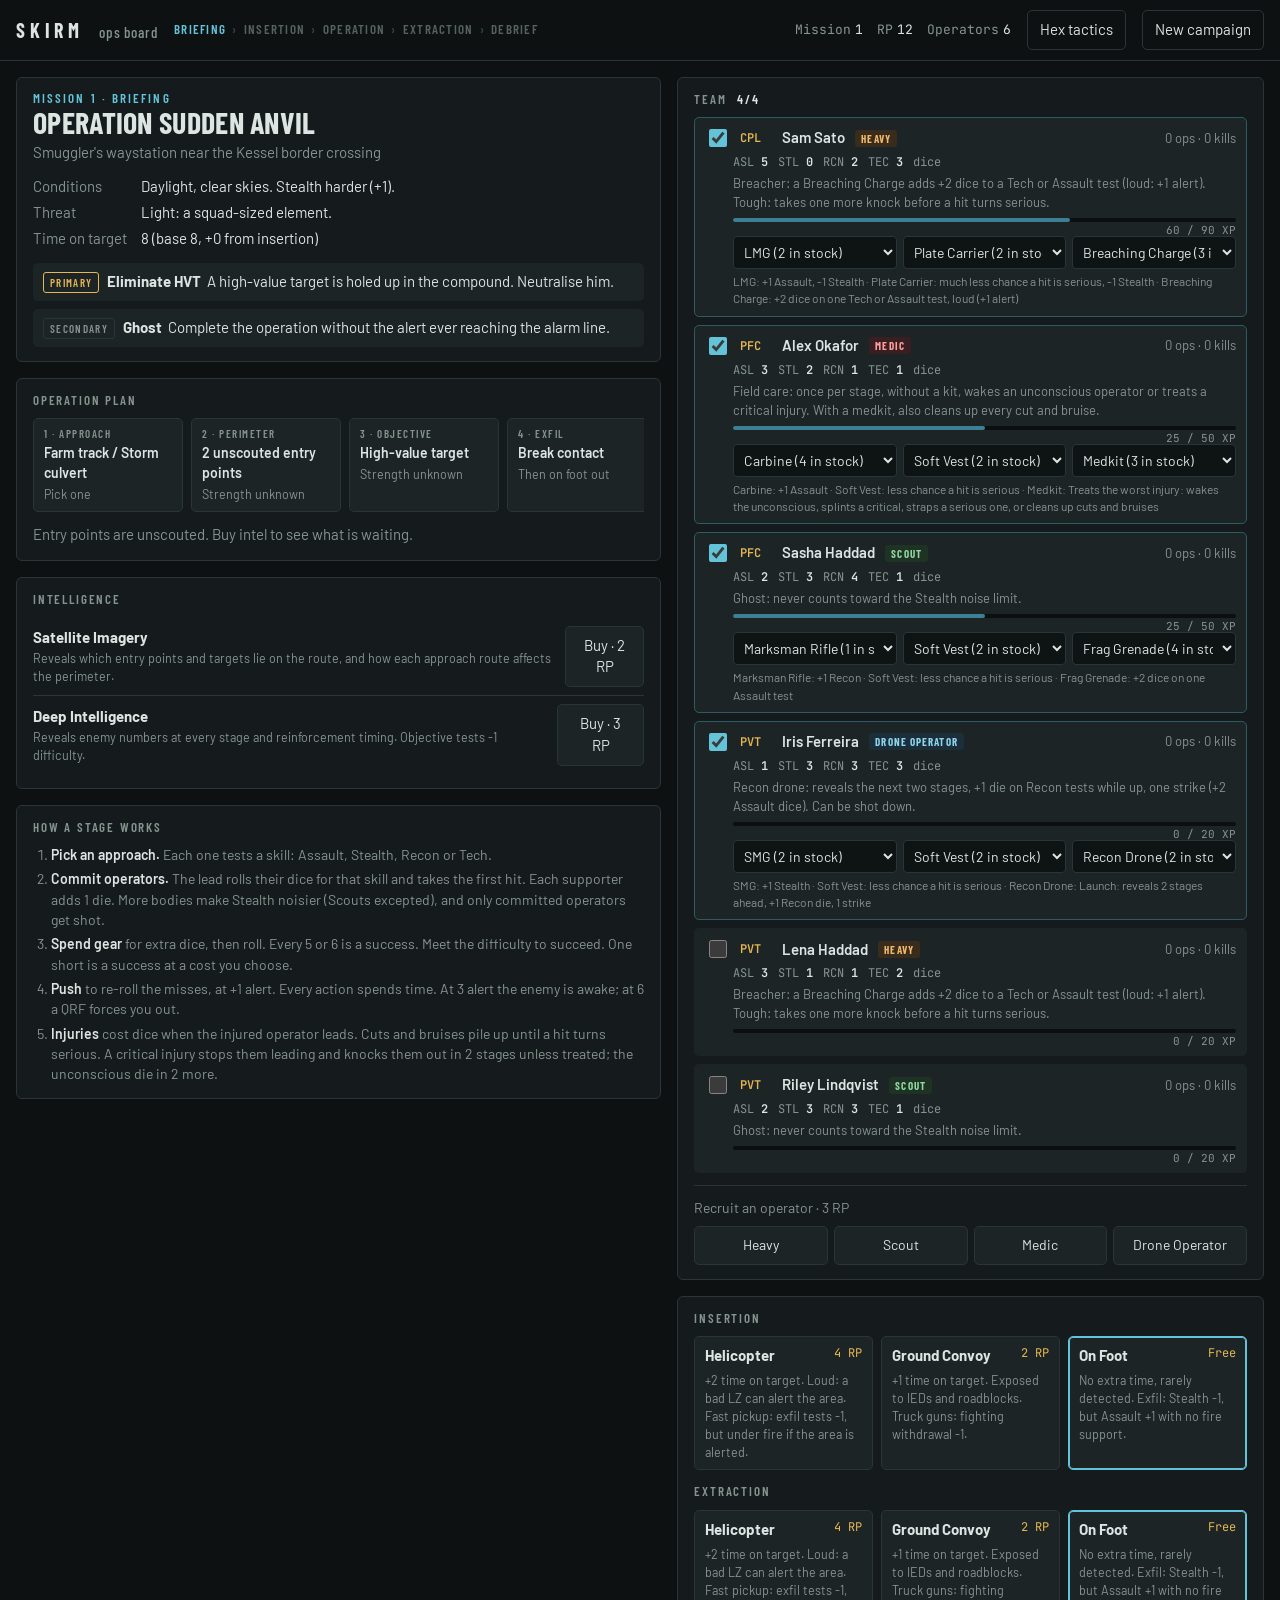
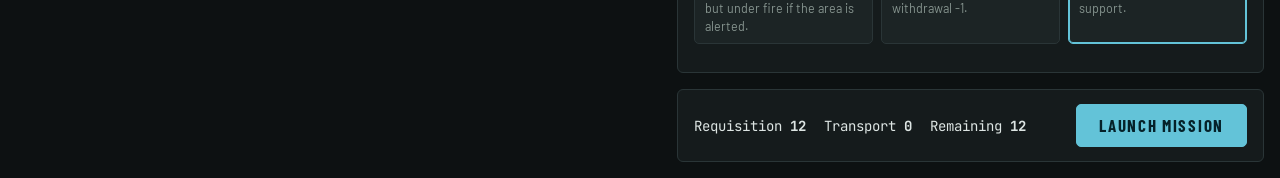
==== commit 51d14cb1: "Ops board: replace HP with a named-injury wound system Operators now carry named injuries (cut hand," ====
--- a/ops.html
+++ b/ops.html
@@ -219,14 +219,18 @@
 .unit.down { border-color: #4b2825; }
 .unit.gone { opacity: 0.5; }
 .unit .head { display: flex; gap: 6px; align-items: center; flex-wrap: wrap; }
-.unit .hp { margin-left: auto; font: 12px var(--mono); color: var(--muted); }
+.injuries { list-style: none; margin: 0; padding: 0; display: grid; gap: 2px; font-size: 13px; }
+.injuries li { display: flex; gap: 8px; flex-wrap: wrap; align-items: baseline; }
+.injuries b { color: #ffb6ae; font-weight: 600; }
+.injuries span { color: var(--muted); font: 12px var(--mono); }
+.injuries li.crit b, .injuries li.crit span { color: var(--bad); }
+.unhurt { font-size: 13px; color: var(--ok); }
+.inj-short { font-size: 12px; color: #ffb6ae; }
+.healing { margin: 2px 0 0 28px; font-size: 12px; color: var(--warn); }
 .unit .skills { font: 12px var(--mono); color: var(--muted); display: flex; gap: 8px; flex-wrap: wrap; }
 .unit .skills b { color: var(--fg); font-weight: 600; }
 .unit .care { display: flex; gap: 6px; flex-wrap: wrap; }
 .unit .care .btn { padding: 4px 8px; font-size: 13px; }
-.bar { height: 5px; background: #0a0d0e; border-radius: 3px; overflow: hidden; }
-.bar i { display: block; height: 100%; background: var(--ok); }
-.bar i.low { background: var(--bad); }
 .log ol { list-style: none; margin: 0; padding: 0; font-size: 13.5px; max-height: 340px; overflow-y: auto; }
 .log li { padding: 3px 0; border-bottom: 1px solid #1c2425; color: #b6c1be; }
 .log .ev-turn { color: var(--accent); font-weight: 600; padding-top: 8px; }
@@ -306,7 +310,7 @@
   LMG: { slot: 'WEAPON', label: 'LMG', dice: { ASSAULT: 1, STEALTH: -1 } },
   AK: { slot: 'WEAPON', label: 'AK Rifle', dice: { ASSAULT: 1 } },
   VEST: { slot: 'ARMOR', label: 'Soft Vest', dr: 1 },
-  PLATE: { slot: 'ARMOR', label: 'Plate Carrier', dr: 2, dice: { STEALTH: -1 } },
+  PLATE: { slot: 'ARMOR', label: 'Plate Carrier', dr: 2, dice: { STEALTH: -1 } }, // dr: lowers the severity roll of every hit
   MEDKIT: { slot: 'UTILITY', label: 'Medkit' },
   FRAG: { slot: 'UTILITY', label: 'Frag Grenade' },
   BREACH: { slot: 'UTILITY', label: 'Breaching Charge' },
@@ -386,20 +390,46 @@
 const COSTS = {
   ALERT: { label: '+1 alert', desc: 'Someone heard something.' },
   TIME: { label: '-1 time', desc: 'It took longer than planned.' },
-  WOUND: { label: 'Take a hit', desc: 'One committed operator is hurt.' },
+  WOUND: { label: 'Take a hit', desc: 'The lead gets knocked about.' },
 };
+// Injuries. The player only ever sees the name and its effect; tier is the hidden severity:
+// 1 = minor (a few allowed), 2 = serious (one allowed), 3 = critical (one allowed; can't lead and
+// passes out unless treated). A hit that lands on a full tier escalates to the next one, and past
+// critical the operator is knocked unconscious. Dice effects apply when the operator leads a test.
+// fx = untreated, fxT = after treatment (a treated minor injury is gone). noise = Stealth difficulty when committed.
+const INJURIES = {
+  CUT_HAND: { tier: 1, label: 'Cut hand', fx: { TECH: -1 } },
+  GRAZE: { tier: 1, label: 'Bullet graze', fx: { ASSAULT: -1 } },
+  BRUISED_KNEE: { tier: 1, label: 'Bruised knee', fx: { STEALTH: -1 } },
+  RINGING_EARS: { tier: 1, label: 'Ringing ears', fx: { RECON: -1 } },
+  SPLIT_BROW: { tier: 1, label: 'Split eyebrow', fx: { RECON: -1 } },
+  TWISTED_WRIST: { tier: 1, label: 'Twisted wrist', fx: { ASSAULT: -1 } },
+  BROKEN_FINGER: { tier: 2, label: 'Broken finger', fx: { ASSAULT: -1, TECH: -1 }, fxT: { TECH: -1 }, treated: 'taped' },
+  SPRAINED_ANKLE: { tier: 2, label: 'Sprained ankle', fx: { STEALTH: -2 }, fxT: { STEALTH: -1 }, treated: 'strapped' },
+  CRACKED_RIBS: { tier: 2, label: 'Cracked ribs', fx: { ASSAULT: -1, STEALTH: -1 }, fxT: { ASSAULT: -1 }, treated: 'strapped' },
+  TORN_SHOULDER: { tier: 2, label: 'Torn shoulder', fx: { ASSAULT: -2 }, fxT: { ASSAULT: -1 }, treated: 'in a sling' },
+  BROKEN_NOSE: { tier: 2, label: 'Broken nose', fx: { RECON: -1, STEALTH: -1 }, fxT: { RECON: -1 }, treated: 'packed' },
+  BROKEN_ARM: { tier: 3, label: 'Broken arm', fxT: { ASSAULT: -2, TECH: -2 }, treated: 'splinted' },
+  BROKEN_LEG: { tier: 3, label: 'Broken leg', fxT: { STEALTH: -2 }, noise: 1, treated: 'splinted' },
+  CONCUSSION: { tier: 3, label: 'Concussion', fxT: { RECON: -2, TECH: -1 }, treated: 'monitored' },
+  BLEEDING: { tier: 3, label: 'Heavy bleeding', fxT: { ASSAULT: -1, STEALTH: -1, RECON: -1, TECH: -1 }, treated: 'bleeding stopped' },
+};
+const SERIOUS_AT = 7, CRITICAL_AT = 10, LETHAL_AT = 11; // severity = 2d6 + modifiers - armour: below 7 minor, 7-9 serious, 10 critical, 11+ knocked out
+const CRIT_STAGES = 2; // stages an untreated critical injury lasts before the operator passes out
+// Missions out after the debrief, by the worst injury: minor ones heal on the flight home.
+const RECOVERY = { 0: 0, 1: 0, 2: 1, 3: 2, 4: 3 }; // 4 = was knocked unconscious
 const RANKS = [['PVT', 'Private', 0], ['PFC', 'Private First Class', 20], ['CPL', 'Corporal', 50], ['SGT', 'Sergeant', 90], ['SSG', 'Staff Sergeant', 140], ['LT', 'Lieutenant', 200]];
 const MAX_TEAM = 4, MAX_SUPPORT = 2, BASE_TIME = 8, ALERT_TIER = 3, ALERT_MAX = 6, STEALTH_LIMIT = 2, BLEED_STAGES = 2;
-const MK_HEAL = 5, MEDIC_HEAL = 8, REVIVE_HP = 3, RECRUIT_COST = 3, ROSTER_MIN = 6, ROSTER_MAX = 8;
-// Class = permanent role fixed at recruitment: dice per skill, HP, and what gear it may carry (default-pick order).
+const RECRUIT_COST = 3, ROSTER_MIN = 6, ROSTER_MAX = 8;
+// Class = permanent role fixed at recruitment: dice per skill, minor injuries shrugged off (grit), and what gear it may carry (default-pick order).
 const CLASSES = {
-  HEAVY: { label: 'Heavy', hp: 12, dice: { ASSAULT: 3, STEALTH: 1, RECON: 1, TECH: 2 }, weapons: ['LMG', 'CARBINE', 'AK'], armor: ['PLATE', 'VEST'], utility: ['BREACH', 'FRAG'],
-    ability: 'Breacher: a Breaching Charge adds +2 dice to a Tech or Assault test (loud: +1 alert). Toughest class.' },
-  SCOUT: { label: 'Scout', hp: 9, dice: { ASSAULT: 2, STEALTH: 3, RECON: 3, TECH: 1 }, weapons: ['DMR', 'SMG', 'CARBINE', 'AK'], armor: ['VEST'], utility: ['FRAG', 'MEDKIT'],
+  HEAVY: { label: 'Heavy', grit: 4, dice: { ASSAULT: 3, STEALTH: 1, RECON: 1, TECH: 2 }, weapons: ['LMG', 'CARBINE', 'AK'], armor: ['PLATE', 'VEST'], utility: ['BREACH', 'FRAG'],
+    ability: 'Breacher: a Breaching Charge adds +2 dice to a Tech or Assault test (loud: +1 alert). Tough: takes one more knock before a hit turns serious.' },
+  SCOUT: { label: 'Scout', grit: 3, dice: { ASSAULT: 2, STEALTH: 3, RECON: 3, TECH: 1 }, weapons: ['DMR', 'SMG', 'CARBINE', 'AK'], armor: ['VEST'], utility: ['FRAG', 'MEDKIT'],
     ability: 'Ghost: never counts toward the Stealth noise limit.' },
-  MEDIC: { label: 'Medic', hp: 10, dice: { ASSAULT: 2, STEALTH: 2, RECON: 1, TECH: 1 }, weapons: ['CARBINE', 'SMG', 'AK'], armor: ['VEST'], utility: ['MEDKIT'],
-    ability: `Revive: once per stage, gets a downed operator back up with ${REVIVE_HP} HP. Medkits heal +${MEDIC_HEAL}.` },
-  DRONE: { label: 'Drone Operator', hp: 10, dice: { ASSAULT: 1, STEALTH: 2, RECON: 3, TECH: 3 }, weapons: ['SMG', 'CARBINE', 'AK'], armor: ['VEST'], utility: ['DRONE', 'FRAG'],
+  MEDIC: { label: 'Medic', grit: 3, dice: { ASSAULT: 2, STEALTH: 2, RECON: 1, TECH: 1 }, weapons: ['CARBINE', 'SMG', 'AK'], armor: ['VEST'], utility: ['MEDKIT'],
+    ability: 'Field care: once per stage, without a kit, wakes an unconscious operator or treats a critical injury. With a medkit, also cleans up every cut and bruise.' },
+  DRONE: { label: 'Drone Operator', grit: 3, dice: { ASSAULT: 1, STEALTH: 2, RECON: 3, TECH: 3 }, weapons: ['SMG', 'CARBINE', 'AK'], armor: ['VEST'], utility: ['DRONE', 'FRAG'],
     ability: 'Recon drone: reveals the next two stages, +1 die on Recon tests while up, one strike (+2 Assault dice). Can be shot down.' },
 };
 const ADJ = ['Silent', 'Iron', 'Broken', 'Pale', 'Crimson', 'Hollow', 'Distant', 'Bitter', 'Northern', 'Sudden'];
@@ -430,9 +460,9 @@
 const signed = (v) => (v > 0 ? '+' : '') + v;
 function itemSummary(id) {
   const it = ITEMS[id];
-  if (it.slot !== 'UTILITY') return [it.dr ? `-${it.dr} damage taken` : '', ...Object.entries(it.dice || {}).map(([k, v]) => `${signed(v)} ${SKILLS[k].label}`)].filter(Boolean).join(', ');
+  if (it.slot !== 'UTILITY') return [it.dr ? `${it.dr > 1 ? 'much ' : ''}less chance a hit is serious` : '', ...Object.entries(it.dice || {}).map(([k, v]) => `${signed(v)} ${SKILLS[k].label}`)].filter(Boolean).join(', ');
   return {
-    MEDKIT: `Field care: heal +${MK_HEAL} (medic +${MEDIC_HEAL}) or get a downed operator up`,
+    MEDKIT: 'Treats the worst injury: wakes the unconscious, splints a critical, straps a serious one, or cleans up cuts and bruises',
     FRAG: `+${GEAR_USE.FRAG.dice} dice on one Assault test`,
     BREACH: `+${GEAR_USE.BREACH.dice} dice on one Tech or Assault test, loud (+1 alert)`,
     DRONE: 'Launch: reveals 2 stages ahead, +1 Recon die, 1 strike',
@@ -484,7 +514,7 @@
 // CAMPAIGN + MISSION GENERATION
 // =====================================================================================
 function newCampaign(seed) {
-  G = { v: 1, mode: 'ops', rs: seed | 0, phase: 'BRIEFING', rp: 12, flown: 0, nextSid: 1, roster: [], used: {}, recruits: 0,
+  G = { v: 2, mode: 'ops', rs: seed | 0, phase: 'BRIEFING', rp: 12, flown: 0, nextSid: 1, roster: [], used: {}, recruits: 0,
     armory: { CARBINE: 4, SMG: 2, DMR: 1, LMG: 2, AK: 0, VEST: 4, PLATE: 2, MEDKIT: 3, FRAG: 4, BREACH: 3, DRONE: 2 },
     mission: null, battle: null, debrief: null };
   [[60, 'HEAVY'], [25, 'MEDIC'], [25, 'SCOUT'], [0, 'DRONE'], [0, 'HEAVY'], [0, 'SCOUT']].forEach(([xp, cls]) => recruit(xp, cls));
@@ -494,7 +524,7 @@
   let name;
   do name = pick(FIRST) + ' ' + pick(LAST); while (G.used[name]);
   G.used[name] = 1;
-  const s = { id: G.nextSid++, name, cls, xp, kills: 0, missions: 0, recovery: 0, alive: true };
+  const s = { id: G.nextSid++, name, cls, xp, kills: 0, missions: 0, recovery: 0, healing: [], alive: true };
   G.roster.push(s);
   return s;
 }
@@ -502,7 +532,7 @@
 const available = (s) => s.alive && s.recovery === 0;
 
 function beginBriefing() {
-  for (const s of G.roster) if (s.recovery > 0) s.recovery--;
+  for (const s of G.roster) if (s.recovery > 0 && --s.recovery === 0) s.healing = [];
   G.mission = genMission(G.flown + 1);
   G.battle = null;
   G.debrief = null;
@@ -539,10 +569,14 @@
 // =====================================================================================
 const B = () => G.battle;
 const team = () => B().units;
-const active = (u) => u.hp > 0 && !u.downed && !u.exfil && !u.stranded && !u.missing;
+const active = (u) => !u.dead && !u.downed && !u.exfil && !u.stranded && !u.missing;
 const unitById = (id) => team().find((u) => u.id === id);
 const dr = (u) => (u.armor ? ITEMS[u.armor].dr : 0);
-const opDice = (u, skill) => diceFor(u.cls, soldier(u.sid).xp, u.weapon, u.armor, skill);
+/** Dice changes from injuries on one skill, one line per injury that matters. */
+const injuryMods = (u, skill) => u.inj.map((w) => ({ label: INJURIES[w.id].label, v: injFx(w)[skill] || 0 })).filter((x) => x.v);
+const opDice = (u, skill) => Math.max(0, diceFor(u.cls, soldier(u.sid).xp, u.weapon, u.armor, skill) + injuryMods(u, skill).reduce((s, x) => s + x.v, 0));
+/** An untreated critical injury keeps an operator from leading. */
+const canLead = (u) => active(u) && !u.inj.some((w) => INJURIES[w.id].tier === 3 && !w.t);
 const cur = () => B().stages[B().stage];
 const sitOf = (st) => (st.kind === 'APPROACH' || st.pick == null ? null : SIT[st.choices[st.pick]]);
 const alerted = () => B().alert >= ALERT_TIER;
@@ -560,7 +594,8 @@
   const b = G.battle;
   for (const s of members) {
     const l = m.loadouts[s.id];
-    b.units.push({ id: b.nextId++, sid: s.id, name: s.name, cls: s.cls, maxHp: CLASSES[s.cls].hp, hp: CLASSES[s.cls].hp,
+    // inj: [{ id, t: treated, clock: stages left on an untreated critical }]. downed = unconscious, bleed = stages to live.
+    b.units.push({ id: b.nextId++, sid: s.id, name: s.name, cls: s.cls, inj: [], dead: false, wasOut: false,
       weapon: l.weapon, armor: l.armor, util: l.utility, consumed: null, kills: 0, killedHvt: false, revives: 0, tests: 0,
       downed: false, bleed: 0, exfil: false, stranded: false, missing: false, droneLost: false });
   }
@@ -586,6 +621,7 @@
     const bodies = ids.map(unitById).filter((u) => u && u.cls !== 'SCOUT').length;
     add(`Noise: ${bodies} non-Scouts`, Math.max(0, bodies - STEALTH_LIMIT));
     add('Carrying wounded', team().filter((u) => u.downed).length);
+    for (const u of ids.map(unitById)) for (const w of u?.inj || []) add(`${u.name.split(' ')[0]}: ${INJURIES[w.id].label.toLowerCase()}`, INJURIES[w.id].noise || 0);
   }
   if (opt.skill === 'ASSAULT') { add('Enemy dug in (alerted)', alerted() ? 1 : 0); add('Enemy reinforced', b.reinf ? 1 : 0); }
   if (st.kind === 'OBJECTIVE' && m.intel.includes('HUMINT')) add('Deep intel on the layout', -1);
@@ -594,7 +630,14 @@
 }
 /** Dice pool with breakdown: the lead rolls their full skill, each supporter adds one die. */
 function poolOf(opt, ids, gearIds, strike, leadId) {
-  const parts = ids.map((id) => { const u = unitById(id); return id === leadId ? { label: `${u.name} (lead)`, v: opDice(u, opt.skill) } : { label: `${u.name} (support)`, v: 1 }; });
+  const parts = [];
+  for (const id of ids) {
+    const u = unitById(id);
+    if (id !== leadId) { parts.push({ label: `${u.name} (support)`, v: 1 }); continue; }
+    let n = diceFor(u.cls, soldier(u.sid).xp, u.weapon, u.armor, opt.skill);
+    parts.push({ label: `${u.name} (lead)`, v: n });
+    for (const x of injuryMods(u, opt.skill)) { const v = Math.max(x.v, -n); if (v) { parts.push({ label: x.label, v }); n += v; } }
+  }
   for (const id of gearIds) { const u = unitById(id); parts.push({ label: ITEMS[u.util].label, v: GEAR_USE[u.util].dice }); }
   if (B().drone.up && opt.skill === 'RECON') parts.push({ label: 'Drone overwatch', v: 1 });
   if (strike) parts.push({ label: 'Drone strike', v: 2 });
@@ -603,7 +646,7 @@
 const gearUsable = (u, opt) => !!u && active(u) && !!GEAR_USE[u.util] && GEAR_USE[u.util].skills.includes(opt.skill);
 /** The strongest legal fireteam for an approach: its best lead plus the next best in support. */
 const fireteam = (opt, ids) => [...ids].sort((a, c) => opDice(unitById(c), opt.skill) - opDice(unitById(a), opt.skill)).slice(0, 1 + MAX_SUPPORT);
-const bestLead = (opt, ids) => [...ids].sort((a, c) => opDice(unitById(c), opt.skill) - opDice(unitById(a), opt.skill))[0] ?? null;
+const bestLead = (opt, ids) => [...ids].filter((id) => canLead(unitById(id))).sort((a, c) => opDice(unitById(c), opt.skill) - opDice(unitById(a), opt.skill))[0] ?? null;
 const canStrike = (opt) => opt.skill === 'ASSAULT' && B().drone.up && B().drone.strike > 0;
 
 function need(p) { if (G.phase !== p) fail(`Not possible during ${p.toLowerCase()}.`); }
@@ -620,17 +663,71 @@
   if (text) log(`${text} Alert ${b.alert}/${ALERT_MAX}.`, 'alert');
   if (b.alert >= ALERT_TIER && !b.alerted) { b.alerted = true; log('The enemy is alerted. Stealth gets harder and they shoot back harder.', 'alert'); }
 }
-function hurt(u, base) {
-  const d = Math.max(1, (base ?? range(3, 5)) - dr(u));
-  if (u.downed) return killUnit(u, `${u.name} is hit again while down and is KIA.`);
-  u.hp -= d;
-  if (u.hp > 0) return log(`${u.name} is hit (-${d} HP).`, 'down');
-  u.hp = 0; u.downed = true; u.bleed = BLEED_STAGES;
-  log(`${u.name} is DOWN (-${d}). Get them up within ${BLEED_STAGES} stages or they die.`, 'down');
+// ---------------------------------------------------------------- injuries
+const injFx = (w) => (w.t ? INJURIES[w.id].fxT : INJURIES[w.id].fx) || {};
+const tierCount = (u, tier) => u.inj.filter((w) => INJURIES[w.id].tier === tier).length;
+const tierSlots = (u, tier) => (tier === 1 ? CLASSES[u.cls].grit : 1);
+const injName = (w) => INJURIES[w.id].label + (w.t ? ` (${INJURIES[w.id].treated})` : '');
+/** What an injury does, in player terms. */
+function injEffect(w) {
+  const d = INJURIES[w.id];
+  if (d.tier === 3 && !w.t) return w.clock > 0 ? `Can't lead · passes out in ${w.clock} stage${w.clock === 1 ? '' : 's'} unless treated` : "Can't lead · needs treatment";
+  const fx = Object.entries(injFx(w)).map(([k, v]) => `${SKILLS[k].label} ${signed(v)}`);
+  if (d.noise) fx.push(`Stealth noise +${d.noise}`);
+  return fx.join(', ');
+}
+/** Hidden severity of a fresh hit: 2d6 + modifiers - armour. */
+function severity(u, mod) {
+  const s = d6() + d6() + mod - dr(u);
+  return s >= LETHAL_AT ? 4 : s >= CRITICAL_AT ? 3 : s >= SERIOUS_AT ? 2 : 1;
+}
+/** Where a hit of this severity really lands: a full tier pushes it up. 4 = unconscious, 5 = killed. */
+function landsAt(u, tier) {
+  if (u.downed) return 5;
+  while (tier <= 3 && tierCount(u, tier) >= tierSlots(u, tier)) tier++;
+  return tier;
+}
+/** All harm goes through here. tier forces the severity (e.g. a chosen cost); otherwise it is rolled. */
+function hurt(u, mod = 0, tier = severity(u, mod), cause = 'is hit') {
+  const at = landsAt(u, tier);
+  if (at === 5) return killUnit(u, `${u.name} is hit again while unconscious and is KIA.`);
+  if (at === 4) return knockOut(u, `${u.name} ${cause} and goes down, unconscious.`);
+  const id = pick(Object.keys(INJURIES).filter((k) => INJURIES[k].tier === at && !u.inj.some((w) => w.id === k)));
+  const w = { id, t: false, clock: at === 3 ? CRIT_STAGES : 0 };
+  u.inj.push(w);
+  log(`${u.name} ${cause}: ${INJURIES[id].label.toLowerCase()}${at > tier ? ', on top of the rest' : ''}. ${injEffect(w)}.`, 'down');
+}
+function knockOut(u, text) {
+  u.downed = true; u.wasOut = true; u.bleed = BLEED_STAGES;
+  log(`${text} Treat them within ${BLEED_STAGES} stages or they die.`, 'down');
+}
+/** What a forced minor hit would turn into, for the cost preview. */
+function hitPreview(u) {
+  if (!u) return 'A committed operator gets knocked about.';
+  const first = u.name.split(' ')[0];
+  return { 1: `${first} picks up a cut or bruise.`, 2: `${first} is already battered: this one will be a serious injury.`,
+    3: `${first} is already badly hurt: this one will be critical.`, 4: `${first} is in no state for more: they will be knocked unconscious.` }[landsAt(u, 1)];
+}
+/** The most urgent thing to fix on an operator, or null. */
+function worstNeed(u) {
+  if (u.downed) return 'WAKE';
+  for (const [tier, need] of [[3, 'CRITICAL'], [2, 'SERIOUS']]) if (u.inj.some((w) => INJURIES[w.id].tier === tier && !w.t)) return need;
+  return tierCount(u, 1) ? 'MINOR' : null;
+}
+/** Fix the worst problem; a medic with a kit also cleans up every minor injury. Returns what was done. */
+function applyCare(u, minorToo) {
+  const need = worstNeed(u), done = [];
+  if (need === 'WAKE') { u.downed = false; u.bleed = 0; done.push('brings them round'); }
+  if (need === 'WAKE' || need === 'CRITICAL' || need === 'SERIOUS') {
+    const tier = need === 'SERIOUS' ? 2 : 3;
+    for (const w of u.inj) if (INJURIES[w.id].tier === tier && !w.t) { w.t = true; done.push(`${INJURIES[w.id].label.toLowerCase()} ${INJURIES[w.id].treated}`); }
+  }
+  if (need === 'MINOR' || (minorToo && tierCount(u, 1))) { u.inj = u.inj.filter((w) => INJURIES[w.id].tier !== 1); done.push('cuts and bruises cleaned up'); }
+  return done.join(', ');
 }
 function killUnit(u, text) {
   const b = B();
-  u.downed = false; u.hp = 0;
+  u.downed = false; u.dead = true;
   log(text, 'kill');
   if (b.carrier === u.id) {
     const other = team().find(active);
@@ -655,7 +752,7 @@
     const exposed = ids.map(unitById).filter(active), lead = unitById(leadId);
     const t = i === 0 && lead && active(lead) ? lead : exposed.length ? pick(exposed) : pick(team().filter(active));
     if (!t) return;
-    hurt(t);
+    hurt(t, alerted() ? 1 : 0);
   }
 }
 
@@ -696,7 +793,9 @@
   const gearIds = [...new Set(o.gear || [])];
   for (const id of gearIds) if (!ids.includes(id) || !gearUsable(unitById(id), opt)) fail('That gear cannot be used on this test.');
   const lead = o.lead ?? bestLead(opt, ids);
+  if (lead == null) fail('Nobody committed is fit to lead: an untreated critical injury comes first.');
   if (!ids.includes(lead)) fail('The lead must be one of the committed operators.');
+  if (!canLead(unitById(lead))) fail(`${unitById(lead).name} can't lead until their injury is treated.`);
   if (ids.length > 1 + MAX_SUPPORT) fail(`A fireteam is a lead and at most ${MAX_SUPPORT} in support.`);
   const strike = !!o.strike;
   if (strike && !canStrike(opt)) fail('No drone strike available.');
@@ -746,7 +845,7 @@
     log(`${opt.label} fails.`, 'alert');
     if (opt.skill === 'ASSAULT') { raise(2, 'A firefight breaks out.'); returnFire(foes, 4, ids, leadId); }
     else if (foes) { raise(2, 'Spotted!'); returnFire(foes, 4, ids, leadId); }
-    else if (sit.hazard) { const t = active(lead) ? lead : pick(members.filter(active)); if (t) { log('A tripwire goes off.', 'alert'); hurt(t, range(3, 5)); } }
+    else if (sit.hazard) { const t = active(lead) ? lead : pick(members.filter(active)); if (t) { log('A tripwire goes off.', 'alert'); hurt(t, 2, undefined, 'is caught by the blast'); } }
     else raise(1, 'Too much noise.');
     return settle(false);
   }
@@ -754,12 +853,12 @@
     log(`${opt.label}: success, at a cost (${COSTS[cost].label}).`, 'alert');
     if (cost === 'ALERT') raise(1, 'Someone heard something.');
     else if (cost === 'TIME') b.time = Math.max(0, b.time - 1);
-    else { const t = active(lead) ? lead : pick(members.filter(active)); if (t) hurt(t); }
+    else { const t = active(lead) ? lead : members.find(active); if (t) hurt(t, 0, 1, 'takes a knock'); } // same victim the cost preview named
   } else log(`${opt.label}: clean success.`, 'good');
   for (const u of members) u.tests++;
   raise(opt.alert || 0, 'That was loud.');
   if (opt.kills && foes) {
-    const alive = members.filter((u) => u.hp > 0), shooters = (alive.length ? alive : members).sort((a, c) => (c === lead) - (a === lead));
+    const alive = members.filter((u) => !u.dead), shooters = (alive.length ? alive : members).sort((a, c) => (c === lead) - (a === lead));
     for (let k = 0; k < foes; k++) shooters[k % shooters.length].kills++;
     b.kills += foes;
     log(`${foes} hostile${foes > 1 ? 's' : ''} down.`, 'kill');
@@ -771,7 +870,7 @@
   if (st.kind === 'EXFIL') {
     for (const u of team()) {
       if (active(u)) u.exfil = true;
-      else if (u.downed) { u.downed = false; u.hp = 1; u.exfil = true; log(`${u.name} is carried out.`, 'good'); }
+      else if (u.downed) { u.downed = false; u.bleed = 0; u.exfil = true; log(`${u.name} is carried out.`, 'good'); }
     }
     b.done = true;
     log('The team reaches the extraction point.', 'good');
@@ -804,7 +903,12 @@
 }
 function advance() {
   const b = B();
-  for (const u of team()) if (u.downed && --u.bleed <= 0) killUnit(u, `${u.name} bled out.`);
+  for (const u of team()) {
+    if (u.downed) { if (--u.bleed <= 0) killUnit(u, `${u.name} never wakes up. KIA.`); continue; }
+    if (!active(u)) continue;
+    const w = u.inj.find((x) => INJURIES[x.id].tier === 3 && !x.t);
+    if (w && --w.clock <= 0) knockOut(u, `${u.name} passes out from the ${INJURIES[w.id].label.toLowerCase()}.`);
+  }
   b.revived = [];
   b.stage++;
   const st = cur();
@@ -836,26 +940,26 @@
 }
 
 // ---------------------------------------------------------------- field care (between tests, free)
-function revive(medicId, targetId) {
+/** Medic without a kit, once per stage: wake the unconscious or treat a critical injury. */
+const fieldCareNeed = (t) => ['WAKE', 'CRITICAL'].includes(worstNeed(t));
+function fieldCare(medicId, targetId) {
   needPlan();
   const b = B(), md = unitById(medicId), t = unitById(targetId);
-  if (!md || md.cls !== 'MEDIC' || !active(md)) fail('Only a medic who is standing can revive.');
-  if (b.revived.includes(md.id)) fail(`${md.name} has already revived someone at this stage.`);
-  if (!t || !t.downed) fail('Nobody to revive.');
-  t.downed = false; t.hp = REVIVE_HP; md.revives++;
+  if (!md || md.cls !== 'MEDIC' || !active(md)) fail('Only a medic who is standing can give field care.');
+  if (b.revived.includes(md.id)) fail(`${md.name} has already given field care at this stage.`);
+  if (!t || !(active(t) || t.downed) || !fieldCareNeed(t)) fail('Field care is for the unconscious and critical injuries. Use a medkit for the rest.');
+  md.revives++;
   b.revived.push(md.id);
-  log(`${md.name} gets ${t.name} back on their feet (${REVIVE_HP} HP).`, 'good');
-}
+  log(`${md.name} works on ${t === md ? 'themself' : t.name}: ${applyCare(t, false)}.`, 'good');
+}
+/** Any medkit: fix the worst problem. In a medic's hands it also cleans up every minor injury. */
 function treat(holderId, targetId) {
   needPlan();
   const h = unitById(holderId), t = unitById(targetId);
   if (!h || !active(h) || h.util !== 'MEDKIT') fail('No medkit there.');
-  if (!t || !(active(t) || t.downed) || t.hp >= t.maxHp) fail('They do not need treatment.');
-  const amount = Math.min(h.cls === 'MEDIC' ? MEDIC_HEAL : MK_HEAL, t.maxHp - t.hp);
+  if (!t || !(active(t) || t.downed) || !worstNeed(t)) fail('They do not need treatment.');
   h.consumed = 'MEDKIT'; h.util = null;
-  if (t.downed) t.downed = false;
-  t.hp += amount;
-  log(`${h.name} treats ${t === h ? 'their own wounds' : t.name} (+${amount}).`, 'good');
+  log(`${h.name} uses a medkit on ${t === h ? 'themself' : t.name}: ${applyCare(t, h.cls === 'MEDIC')}.`, 'good');
 }
 function launchDrone(uid) {
   needPlan();
@@ -912,14 +1016,14 @@
   const b = B(), rep = [{ HELO: 'The helicopter runs in low over the ridgeline toward the drop point.', GROUND: 'The convoy rolls in along the south road, lights off.', FOOT: 'The team moves in on foot through the treeline on the western approach.' }[m.ins]];
   if (!chance(Math.round(VEH[m.ins].risk * compFactor(m.env)))) { rep.push('Insertion clean. The team is on the ground, undetected.'); return rep; }
   const victim = pick(team()), first = chance(50);
-  const injure = (n) => { victim.hp = Math.max(1, victim.hp - n); };
+  const injure = (tier, cause) => { hurt(victim, 0, tier, cause); rep.push(b.log[b.log.length - 1].text); };
   const delay = () => { b.time = Math.max(3, b.time - 2); };
   const alarm = () => raise(Math.max(0, ALERT_TIER - b.alert));
   if (m.ins === 'HELO') {
     if (first) { rep.push('HOT LZ: small-arms fire on approach. The enemy knows you are here.'); alarm(); }
-    else { rep.push(`Hard landing. ${victim.name} is hurt in the drop (-2 HP).`); injure(2); }
+    else { rep.push('Hard landing.'); injure(1, 'is thrown about in the drop'); }
   } else if (m.ins === 'GROUND') {
-    if (first) { rep.push(`IED strike on the lead vehicle! ${victim.name} is wounded (-3 HP).`); injure(3); }
+    if (first) { rep.push('IED strike on the lead vehicle!'); injure(2, 'is caught in the blast'); }
     else { rep.push('Roadblock. Forced detour: 2 time lost.'); delay(); }
   } else if (first) { rep.push('A goatherd spots the team and runs for the compound. Expect them to be ready.'); alarm(); }
   else { rep.push('Flooded gully. The approach takes longer than planned: 2 time lost.'); delay(); }
@@ -927,7 +1031,12 @@
 }
 function extraction(m) {
   const b = B(), rep = [];
-  const out = team().filter((u) => u.exfil && u.hp > 0), left = team().filter((u) => u.stranded && u.hp > 0);
+  const out = team().filter((u) => u.exfil && !u.dead), left = team().filter((u) => u.stranded && !u.dead);
+  const injure = (u, mod, tier, cause) => {
+    hurt(u, mod, tier, cause);
+    rep.push(b.log[b.log.length - 1].text.replace(/ Treat them within.*/, ''));
+    if (u.downed) { u.downed = false; u.bleed = 0; rep.push(`${u.name} is dragged aboard unconscious.`); }
+  };
   const hot = alerted();
   if (out.length) {
     rep.push({ HELO: 'Rotor wash flattens the clearing as the helicopter flares in.', GROUND: 'The trucks swing round on the road, tailgates down.', FOOT: 'The team slips back out through the western treeline.' }[m.ext]);
@@ -935,26 +1044,23 @@
       rep.push(`The area is alerted (${b.alert}/${ALERT_MAX}). Taking fire at the extraction point!`);
       const c = { HELO: 30, GROUND: 25, FOOT: 40 }[m.ext] + (b.alert - ALERT_TIER) * 5;
       for (const u of out) {
-        if (!chance(c)) continue;
-        const d = range(1, 3);
-        u.hp = Math.max(0, u.hp - d);
-        rep.push(u.hp > 0 ? `${u.name} is hit during extraction (-${d} HP).` : `${u.name} is killed during extraction.`);
+        if (chance(c)) injure(u, 0, undefined, 'is hit at the extraction point');
       }
     } else rep.push('Extraction clean. No contact.');
   }
   for (const u of left) {
     rep.push(`${u.name} missed the extraction and attempts to escape on foot...`);
     if (chance(hot ? 45 : 20)) { u.missing = true; rep.push(`Contact lost. ${u.name} is missing in action.`); }
-    else { const d = range(1, 4); u.hp = Math.max(1, u.hp - d); u.exfil = true; rep.push(`${u.name} reaches friendly lines two days later, battered (-${d} HP).`); }
+    else { u.exfil = true; rep.push(`${u.name} reaches friendly lines two days later, battered.`); injure(u, 0, 1, 'is worn down by the walk'); }
   }
   if (!out.length && !left.length) rep.push('No operators made it to extraction.');
   return rep;
 }
 function debrief(m) {
   const b = B(), sq = team();
-  const anyOut = sq.some((u) => u.exfil && u.hp > 0), casualties = sq.some((u) => u.hp <= 0 || u.missing);
+  const anyOut = sq.some((u) => u.exfil && !u.dead), casualties = sq.some((u) => u.dead || u.missing);
   const carrier = b.carrier != null ? unitById(b.carrier) : null;
-  const intelOut = !!carrier && carrier.exfil && carrier.hp > 0;
+  const intelOut = !!carrier && carrier.exfil && !carrier.dead;
   const done = (t) => ({ RETRIEVE_INTEL: intelOut, ELIMINATE_HVT: b.hvtKilled, NO_CASUALTIES: anyOut && !casualties, UNDETECTED: anyOut && !b.alerted })[t];
   const success = anyOut && done(m.primary);
   const rp = 2 + (success ? 8 : 0) + (done(m.secondary) ? 4 : 0);
@@ -962,22 +1068,25 @@
   const soldiers = [], lost = [], gained = [], notes = [];
   for (const u of sq) {
     const s = soldier(u.sid), before = rankIdx(s.xp);
-    let xp = 0, status;
-    if (u.hp <= 0 || u.missing) {
+    let xp = 0, status, out = 0;
+    const injuries = u.inj.map((w) => INJURIES[w.id].label);
+    if (u.wasOut) injuries.unshift('Knocked unconscious');
+    if (u.dead || u.missing) {
       status = u.missing ? 'MIA' : 'KIA';
       s.alive = false;
       for (const it of [u.weapon, u.armor, u.util]) if (it) lost.push(`${ITEMS[it].label} (${u.name})`);
     } else {
       xp = 10 + (success ? 10 : 0) + u.kills * 8 + (u.killedHvt ? 25 : 0) + (carrier === u && intelOut ? 15 : 0) + u.revives * 10 + u.tests * 4;
-      if (u.hp <= u.maxHp / 2) { status = 'Heavy wound: misses next mission'; s.recovery = 2; }
-      else status = u.hp < u.maxHp ? 'Light wound' : 'Fit for duty';
+      out = RECOVERY[u.wasOut ? 4 : Math.max(0, ...u.inj.map((w) => INJURIES[w.id].tier))];
+      if (out) { s.recovery = out + 1; s.healing = injuries; }
+      status = out ? `Out for ${out} mission${out > 1 ? 's' : ''}` : 'Fit for duty';
       for (const it of [u.weapon, u.armor, u.util]) if (it) G.armory[it] = (G.armory[it] || 0) + 1;
     }
     if (u.consumed) lost.push(`${ITEMS[u.consumed].label} (expended)`);
     if (u.droneLost) lost.push('Recon Drone (shot down)');
     s.xp += xp; s.kills += u.kills; s.missions++;
     const after = rankIdx(s.xp);
-    soldiers.push({ name: u.name, cls: s.cls, status, hp: u.hp, maxHp: u.maxHp, kills: u.kills, xp, rank: RANKS[after][1], promoted: s.alive && after !== before ? RANKS[after][1] : null });
+    soldiers.push({ name: u.name, cls: s.cls, status, injuries, kills: u.kills, xp, rank: RANKS[after][1], promoted: s.alive && after !== before ? RANKS[after][1] : null });
   }
   if (anyOut) {
     for (let i = 0; i < b.kills; i++) if (chance(30)) { G.armory.AK = (G.armory.AK || 0) + 1; gained.push('AK Rifle (captured)'); }
@@ -1022,7 +1131,7 @@
 let toastTimer;
 function toast(msg) { const t = $('#toast'); t.textContent = msg; t.hidden = false; clearTimeout(toastTimer); toastTimer = setTimeout(() => (t.hidden = true), 3200); }
 
-const SAVE_KEY = 'skirm-ops-v1'; // separate from the hex game's save
+const SAVE_KEY = 'skirm-ops-v2'; // separate from the hex game's save; v2 = injuries instead of HP
 function persist() { try { localStorage.setItem(SAVE_KEY, JSON.stringify(G)); } catch (e) { /* storage unavailable: play continues unsaved */ } }
 
 let mounted = null;
@@ -1129,7 +1238,8 @@
     return `<div class="op ${on ? 'on' : ''} ${ok ? '' : 'off'}">
       <label class="op-head"><input type="checkbox" id="pick-${s.id}" data-pick="${s.id}" ${on ? 'checked' : ''} ${ok ? '' : 'disabled'}>
         <span class="rank">${RANKS[rankIdx(s.xp)][0]}</span><span class="name">${esc(s.name)}</span>${classChip(s.cls)}
-        <span class="meta">${CLASSES[s.cls].hp} HP · ${s.missions} ops · ${s.kills} kills</span>${ok ? '' : `<span class="chip warn">Recovering</span>`}</label>
+        <span class="meta">${s.missions} ops · ${s.kills} kills</span>${ok ? '' : `<span class="chip warn">Recovering · ${s.recovery} mission${s.recovery > 1 ? 's' : ''}</span>`}</label>
+      ${!ok && s.healing?.length ? `<div class="healing">${s.healing.map(esc).join(', ')}</div>` : ''}
       <div class="skillline">${skillLine((k) => diceFor(s.cls, s.xp, on ? l.weapon : null, on ? l.armor : null, k))}<span class="muted">dice</span></div>
       <div class="ability">${CLASSES[s.cls].ability}</div>
       <div class="xp"><i style="width:${pct}%"></i><small>${s.xp}${nx > 0 ? ' / ' + nx : ''} XP</small></div>
@@ -1153,7 +1263,8 @@
         <li><b>Pick an approach.</b> Each one tests a skill: Assault, Stealth, Recon or Tech.</li>
         <li><b>Commit operators.</b> The lead rolls their dice for that skill and takes the first hit. Each supporter adds 1 die. More bodies make Stealth noisier (Scouts excepted), and only committed operators get shot.</li>
         <li><b>Spend gear</b> for extra dice, then roll. Every 5 or 6 is a success. Meet the difficulty to succeed. One short is a success at a cost you choose.</li>
-        <li><b>Push</b> to re-roll the misses, at +1 alert. Every action spends time. At ${ALERT_TIER} alert the enemy is awake; at ${ALERT_MAX} a QRF forces you out.</li></ol></div>
+        <li><b>Push</b> to re-roll the misses, at +1 alert. Every action spends time. At ${ALERT_TIER} alert the enemy is awake; at ${ALERT_MAX} a QRF forces you out.</li>
+        <li><b>Injuries</b> cost dice when the injured operator leads. Cuts and bruises pile up until a hit turns serious. A critical injury stops them leading and knocks them out in ${CRIT_STAGES} stages unless treated; the unconscious die in ${BLEED_STAGES} more.</li></ol></div>
     </div>
     <div class="col">
       <div class="card"><h3>Team <span class="count">${draft.team.length}/${MAX_TEAM}</span></h3><div class="roster">${roster}</div>
@@ -1278,10 +1389,11 @@
       <span class="row">${skillChip(o.skill)}<span class="diff">Diff ${q.diff.value} · ${Math.round(q.odds.s * 100)}%</span></span>
       <b>${o.label}</b><small>${o.desc}</small><span class="tags">${tagsOf(o, q.foes)}</span></button>`; }).join('');
   const ops = team().map((u) => { const ok = active(u), on = plan.ids.includes(u.id), isLead = u.id === p.lead, n = on && !isLead ? 1 : opDice(u, opt.skill);
+    const role = !ok ? '' : isLead ? 'Lead' : on ? 'Support' : canLead(u) ? `${n} as lead` : "Can't lead";
     return `<button class="opbtn ${on ? 'on' : ''}" type="button" data-act="op" data-id="${u.id}" ${ok ? '' : 'disabled'} aria-pressed="${on}">
-      <span class="name">${esc(u.name)}</span><span>${classChip(u.cls)} <span class="muted">${u.hp}/${u.maxHp} HP</span></span>
-      <span class="dots">${ok ? '●'.repeat(n) || '–' : u.downed ? 'DOWN' : 'Out'} <span class="muted">${!ok ? '' : isLead ? 'Lead' : on ? 'Support' : `${n} as lead`}</span></span></button>`; }).join('');
-  const leads = plan.ids.length > 1 ? `<div class="leadrow"><span class="muted">Lead:</span>${plan.ids.map(unitById).map((u) => `<button class="btn ${u.id === p.lead ? 'on' : ''}" type="button" data-act="lead" data-id="${u.id}" aria-pressed="${u.id === p.lead}">${esc(u.name.split(' ')[0])} · ${opDice(u, opt.skill)}</button>`).join('')}</div>` : '';
+      <span class="name">${esc(u.name)}</span><span>${classChip(u.cls)}</span><span class="inj-short">${esc(conditionOf(u))}</span>
+      <span class="dots">${ok ? '●'.repeat(n) || '–' : u.downed ? 'DOWN' : 'Out'} <span class="muted">${role}</span></span></button>`; }).join('');
+  const leads = plan.ids.length > 1 ? `<div class="leadrow"><span class="muted">Lead:</span>${plan.ids.map(unitById).map((u) => `<button class="btn ${u.id === p.lead ? 'on' : ''}" type="button" data-act="lead" data-id="${u.id}" aria-pressed="${u.id === p.lead}" ${canLead(u) ? '' : 'disabled title="Untreated critical injury"'}>${esc(u.name.split(' ')[0])} · ${canLead(u) ? opDice(u, opt.skill) : "can't lead"}</button>`).join('')}</div>` : '';
   const gearBtns = plan.ids.map(unitById).filter((u) => gearUsable(u, opt)).map((u) => `<button class="btn ${plan.gear.includes(u.id) ? 'on' : ''}" type="button" data-act="gear" data-id="${u.id}" aria-pressed="${plan.gear.includes(u.id)}">${ITEMS[u.util].label} · ${esc(u.name.split(' ')[0])} (+${GEAR_USE[u.util].dice}${GEAR_USE[u.util].alert ? ', loud' : ''})</button>`);
   if (canStrike(opt)) gearBtns.push(`<button class="btn ${plan.strike ? 'on' : ''}" type="button" data-act="strike" aria-pressed="${plan.strike}">Drone strike (+2)</button>`);
   const cost = 1 + (opt.time || 0), pct = (x) => Math.round(x * 100);
@@ -1299,15 +1411,17 @@
     <div class="actions-row">
       <button class="btn danger ${plan.abortArmed ? 'armed' : ''}" type="button" data-act="abort">${plan.abortArmed ? 'Tap again to abort' : 'Abort mission'}</button>
       ${st.kind === 'OPTIONAL' ? '<button class="btn" type="button" data-act="skip">Skip this target</button>' : ''}<span class="grow"></span>
-      <button class="btn primary big" type="button" data-act="exec" ${p.pool.value && cost <= b.time ? '' : 'disabled'}>Execute · ${cost} time</button></div>`;
+      <button class="btn primary big" type="button" data-act="exec" ${p.pool.value && p.lead != null && cost <= b.time ? '' : 'disabled'}>Execute · ${cost} time</button></div>`;
 }
 function rollHtml(st, sit) {
   const b = B(), r = b.roll, opt = sit.opts[r.opt], out = outcomeOf(r), s = successes(r);
   const word = { SUCCESS: 'Success', PARTIAL: 'Success at a cost', FAIL: 'Failure' }[out];
+  const lead = unitById(r.lead), victim = active(lead) ? lead : r.ids.map(unitById).find(active);
+  const costDesc = (k, c) => (k === 'WOUND' ? hitPreview(victim) : c.desc);
   return `<div class="eyebrow">Stage ${b.stage + 1} · ${KIND[st.kind]} · ${esc(sit.label)}</div><h2>${esc(opt.label)}</h2>
     <div class="dice">${r.dice.map((d, i) => `<span class="die ${d >= HIT ? 'hit' : ''} ${r.rerolled.includes(i) ? 're' : ''}" style="animation-delay:${i * 60}ms">${d}</span>`).join('')}</div>
     <div class="outcome ${out}">${word}</div><p>${s} success${s === 1 ? '' : 'es'} against difficulty ${r.diff}.${r.pushed ? ' Pushed.' : ''}</p>
-    ${out === 'PARTIAL' ? `<div class="section-label">Choose the cost</div><div class="costs">${Object.entries(COSTS).map(([k, c]) => `<button class="btn" type="button" data-act="cost" data-c="${k}"><b>${c.label}</b><small>${c.desc}</small></button>`).join('')}</div>` : ''}
+    ${out === 'PARTIAL' ? `<div class="section-label">Choose the cost</div><div class="costs">${Object.entries(COSTS).map(([k, c]) => `<button class="btn" type="button" data-act="cost" data-c="${k}"><b>${c.label}</b><small>${esc(costDesc(k, c))}</small></button>`).join('')}</div>` : ''}
     <div class="actions-row">${out !== 'SUCCESS' && !r.pushed ? `<button class="btn" type="button" data-act="push">Push: re-roll ${r.dice.length - s} misses (+1 alert)</button>` : ''}<span class="grow"></span>
       ${out === 'PARTIAL' ? '' : `<button class="btn primary big" type="button" data-act="accept">${out === 'SUCCESS' ? 'Continue' : 'Accept failure'}</button>`}</div>`;
 }
@@ -1315,22 +1429,27 @@
   const b = B(), medics = team().filter((u) => u.cls === 'MEDIC' && active(u) && !b.revived.includes(u.id)), kits = team().filter((u) => active(u) && u.util === 'MEDKIT');
   const free = b.state === 'PLAN' && !b.over;
   const rows = team().map((u) => {
-    const gone = u.hp <= 0 && !u.downed, pct = Math.round((u.hp / u.maxHp) * 100);
-    const status = gone ? '<span class="chip bad">KIA</span>' : u.downed ? `<span class="chip bad">Down · ${u.bleed} stage${u.bleed > 1 ? 's' : ''}</span>` : '';
-    const care = [];
-    if (free && u.downed) for (const md of medics) care.push(`<button class="btn" type="button" data-act="revive" data-m="${md.id}" data-t="${u.id}">Revive (${esc(md.name.split(' ')[0])})</button>`);
-    if (free && (u.downed || (active(u) && u.hp < u.maxHp))) for (const k of kits) care.push(`<button class="btn" type="button" data-act="treat" data-h="${k.id}" data-t="${u.id}">Medkit (${esc(k.name.split(' ')[0])})</button>`);
+    const gone = u.dead;
+    const status = gone ? '<span class="chip bad">KIA</span>' : '';
+    const care = [], first = (x) => esc(x.name.split(' ')[0]);
+    if (free && (active(u) || u.downed) && fieldCareNeed(u)) for (const md of medics) care.push(`<button class="btn" type="button" data-act="care" data-m="${md.id}" data-t="${u.id}">Field care (${first(md)})</button>`);
+    if (free && (active(u) || u.downed) && worstNeed(u)) for (const k of kits) care.push(`<button class="btn" type="button" data-act="treat" data-h="${k.id}" data-t="${u.id}">Medkit (${first(k)})</button>`);
     if (free && active(u) && u.util === 'DRONE' && !b.drone.used) care.push(`<button class="btn" type="button" data-act="drone" data-id="${u.id}">Launch drone</button>`);
-    return `<div class="unit ${u.downed ? 'down' : ''} ${gone ? 'gone' : ''}"><div class="head"><span class="name">${esc(u.name)}</span>${classChip(u.cls)}${status}${b.carrier === u.id ? '<span class="chip gold">Intel</span>' : ''}<span class="hp">${u.hp}/${u.maxHp}</span></div>
-      <div class="bar"><i class="${pct <= 50 ? 'low' : ''}" style="width:${pct}%"></i></div>
+    const inj = [];
+    if (u.downed) inj.push(`<li class="crit"><b>Unconscious</b><span>Out of action · dies in ${u.bleed} stage${u.bleed > 1 ? 's' : ''} unless treated</span></li>`);
+    if (!gone) for (const w of u.inj) inj.push(`<li class="${INJURIES[w.id].tier === 3 && !w.t ? 'crit' : ''}"><b>${esc(injName(w))}</b><span>${esc(injEffect(w))}</span></li>`);
+    return `<div class="unit ${u.downed ? 'down' : ''} ${gone ? 'gone' : ''}"><div class="head"><span class="name">${esc(u.name)}</span>${classChip(u.cls)}${status}${b.carrier === u.id ? '<span class="chip gold">Intel</span>' : ''}</div>
+      ${gone ? '' : inj.length ? `<ul class="injuries">${inj.join('')}</ul>` : '<div class="unhurt">Unhurt</div>'}
       <div class="skills">${skillLine((k) => opDice(u, k))}${u.util ? `<span>· ${ITEMS[u.util].label}</span>` : ''}</div>
       ${care.length ? `<div class="care">${care.join('')}</div>` : ''}</div>`;
   }).join('');
   return `<div class="card"><h3>Team</h3>${rows}</div>`;
 }
+/** One line on how an operator is doing, by injury names only. */
+const conditionOf = (u) => (u.dead ? 'KIA' : u.downed ? 'Unconscious' : u.inj.length ? u.inj.map((w) => INJURIES[w.id].label).join(', ') : 'Unhurt');
 function objectivesHtml() {
   const b = B(), m = G.mission, carrier = b.carrier != null ? unitById(b.carrier) : null;
-  const st = (t) => ({ RETRIEVE_INTEL: carrier ? 'Carrier must get out' : 'Not secured', ELIMINATE_HVT: b.hvtKilled ? 'Confirmed dead' : 'Alive', NO_CASUALTIES: team().some((u) => u.hp <= 0 && !u.downed) ? 'Failed' : 'So far, so good', UNDETECTED: b.alerted ? 'Failed' : 'Undetected' })[t];
+  const st = (t) => ({ RETRIEVE_INTEL: carrier ? 'Carrier must get out' : 'Not secured', ELIMINATE_HVT: b.hvtKilled ? 'Confirmed dead' : 'Alive', NO_CASUALTIES: team().some((u) => u.dead) ? 'Failed' : 'So far, so good', UNDETECTED: b.alerted ? 'Failed' : 'Undetected' })[t];
   return `<div class="card"><h3>Objectives</h3><div class="muted" style="font-size:14px"><div><b style="color:var(--gold)">Primary</b> ${OBJ[m.primary].label}: ${st(m.primary)}</div><div><b>Secondary</b> ${OBJ[m.secondary].label}: ${st(m.secondary)}</div></div></div>`;
 }
 function renderOps() {
@@ -1367,7 +1486,7 @@
   if (a === 'accept') return run(() => resolve());
   if (a === 'cost') return run(() => resolve(el.dataset.c));
   if (a === 'skip') return run(skip);
-  if (a === 'revive') return run(() => revive(n('m'), n('t')));
+  if (a === 'care') return run(() => fieldCare(n('m'), n('t')));
   if (a === 'treat') return run(() => treat(n('h'), n('t')));
   if (a === 'drone') return run(() => launchDrone(n('id')));
 });
@@ -1381,12 +1500,12 @@
       <div class="verdict ${d.success ? 'ok' : 'bad'}">${d.success ? 'Mission success' : 'Mission failed'}</div>
       <ul class="obj-results">${d.objectives.map((o) => `<li class="${o.ok ? 'ok' : 'bad'}"><span>${o.ok ? '✓' : '✗'}</span>${o.primary ? 'Primary' : 'Secondary'}: <b>${o.label}</b></li>`).join('')}</ul>
       <p>Requisition awarded: <b>+${d.rp} RP</b></p></div>
-    <div class="card"><h3>Personnel</h3><div class="table-wrap"><table class="personnel"><thead><tr><th>Operator</th><th>Status</th><th>HP</th><th>Kills</th><th>XP</th><th>Rank</th></tr></thead><tbody>
-      ${d.soldiers.map((s) => `<tr class="${/KIA|MIA/.test(s.status) ? 'lost' : ''}"><td>${esc(s.name)} ${classChip(s.cls)}</td><td>${s.status}</td><td>${s.hp}/${s.maxHp}</td><td>${s.kills}</td><td>${s.xp ? '+' + s.xp : '-'}</td><td>${s.promoted ? `<span class="chip gold">Promoted: ${s.promoted}</span>` : s.rank}</td></tr>`).join('')}
+    <div class="card"><h3>Personnel</h3><div class="table-wrap"><table class="personnel"><thead><tr><th>Operator</th><th>Status</th><th>Injuries</th><th>Kills</th><th>XP</th><th>Rank</th></tr></thead><tbody>
+      ${d.soldiers.map((s) => `<tr class="${/KIA|MIA/.test(s.status) ? 'lost' : ''}"><td>${esc(s.name)} ${classChip(s.cls)}</td><td>${s.status}</td><td>${s.injuries.length ? s.injuries.map(esc).join(', ') : '<span class="muted">None</span>'}</td><td>${s.kills}</td><td>${s.xp ? '+' + s.xp : '-'}</td><td>${s.promoted ? `<span class="chip gold">Promoted: ${s.promoted}</span>` : s.rank}</td></tr>`).join('')}
     </tbody></table></div></div>
     <div class="card split"><div><h3>Gear lost</h3>${list(d.lost, 'Nothing lost.')}</div><div><h3>Gear gained</h3>${list(d.gained, 'Nothing recovered.')}</div>${d.notes.length ? `<div><h3>Notes</h3>${list(d.notes, '')}</div>` : ''}</div>
     ${G.recruits > 0 ? `<div class="card"><h3>Replacements · ${G.recruits} to assign</h3><p class="muted">Pick the class of each new recruit.</p>
-      <div class="class-pick">${Object.entries(CLASSES).map(([id, c]) => `<button class="btn class-card" type="button" data-enlist="${id}">${classChip(id)}<small>${c.hp} HP · ${c.ability}</small></button>`).join('')}</div></div>` : ''}
+      <div class="class-pick">${Object.entries(CLASSES).map(([id, c]) => `<button class="btn class-card" type="button" data-enlist="${id}">${classChip(id)}<small>${c.ability}</small></button>`).join('')}</div></div>` : ''}
     <button class="btn primary big" type="button" id="next" ${G.recruits > 0 ? 'disabled' : ''}>Next mission</button></section>`;
   $('#view').querySelectorAll('[data-enlist]').forEach((b) => b.addEventListener('click', () => run(() => { const s = enlist(b.dataset.enlist); toast(`${s.name} joins as ${CLASSES[s.cls].label}.`); })));
   $('#next').addEventListener('click', () => run(proceed));
@@ -1410,14 +1529,14 @@
   let save = data && data.save;
   if (!save) { try { save = localStorage.getItem(SAVE_KEY); } catch (e) { save = null; } }
   try { G = save ? JSON.parse(save) : null; } catch (e) { G = null; }
-  if (!G || G.v !== 1 || G.mode !== 'ops') newCampaign((Math.random() * 2 ** 31) | 0);
+  if (!G || G.v !== 2 || G.mode !== 'ops') newCampaign((Math.random() * 2 ** 31) | 0);
   window.claude?.hot?.snapshot?.(() => ({ save: JSON.stringify(G) }));
   refresh();
 }
 // Test hook: ops.html?test exposes the rules API to automated play-throughs.
 if (/[?&]test\b/.test(location.search)) {
   window.SKIRM = { get G() { return G; }, newCampaign, buyIntel, launch, proceed, enlist, chooseRoute, chooseFork, execute, push, resolve, skip, abort,
-    revive, treat, launchDrone, bestLead, odds, difficulty, poolOf, previewOf, cur, sitOf, active, team, outcomeOf, foesOf, Rule, CLASSES, ITEMS, SIT, available, refresh };
+    fieldCare, treat, launchDrone, canLead, opDice, worstNeed, fieldCareNeed, INJURIES, bestLead, odds, difficulty, poolOf, previewOf, cur, sitOf, active, team, outcomeOf, foesOf, Rule, CLASSES, ITEMS, SIT, available, refresh };
 }
 window.claude?.hot?.ready ? window.claude.hot.ready(start) : start(window.claude?.hot?.data ?? {});
 })();
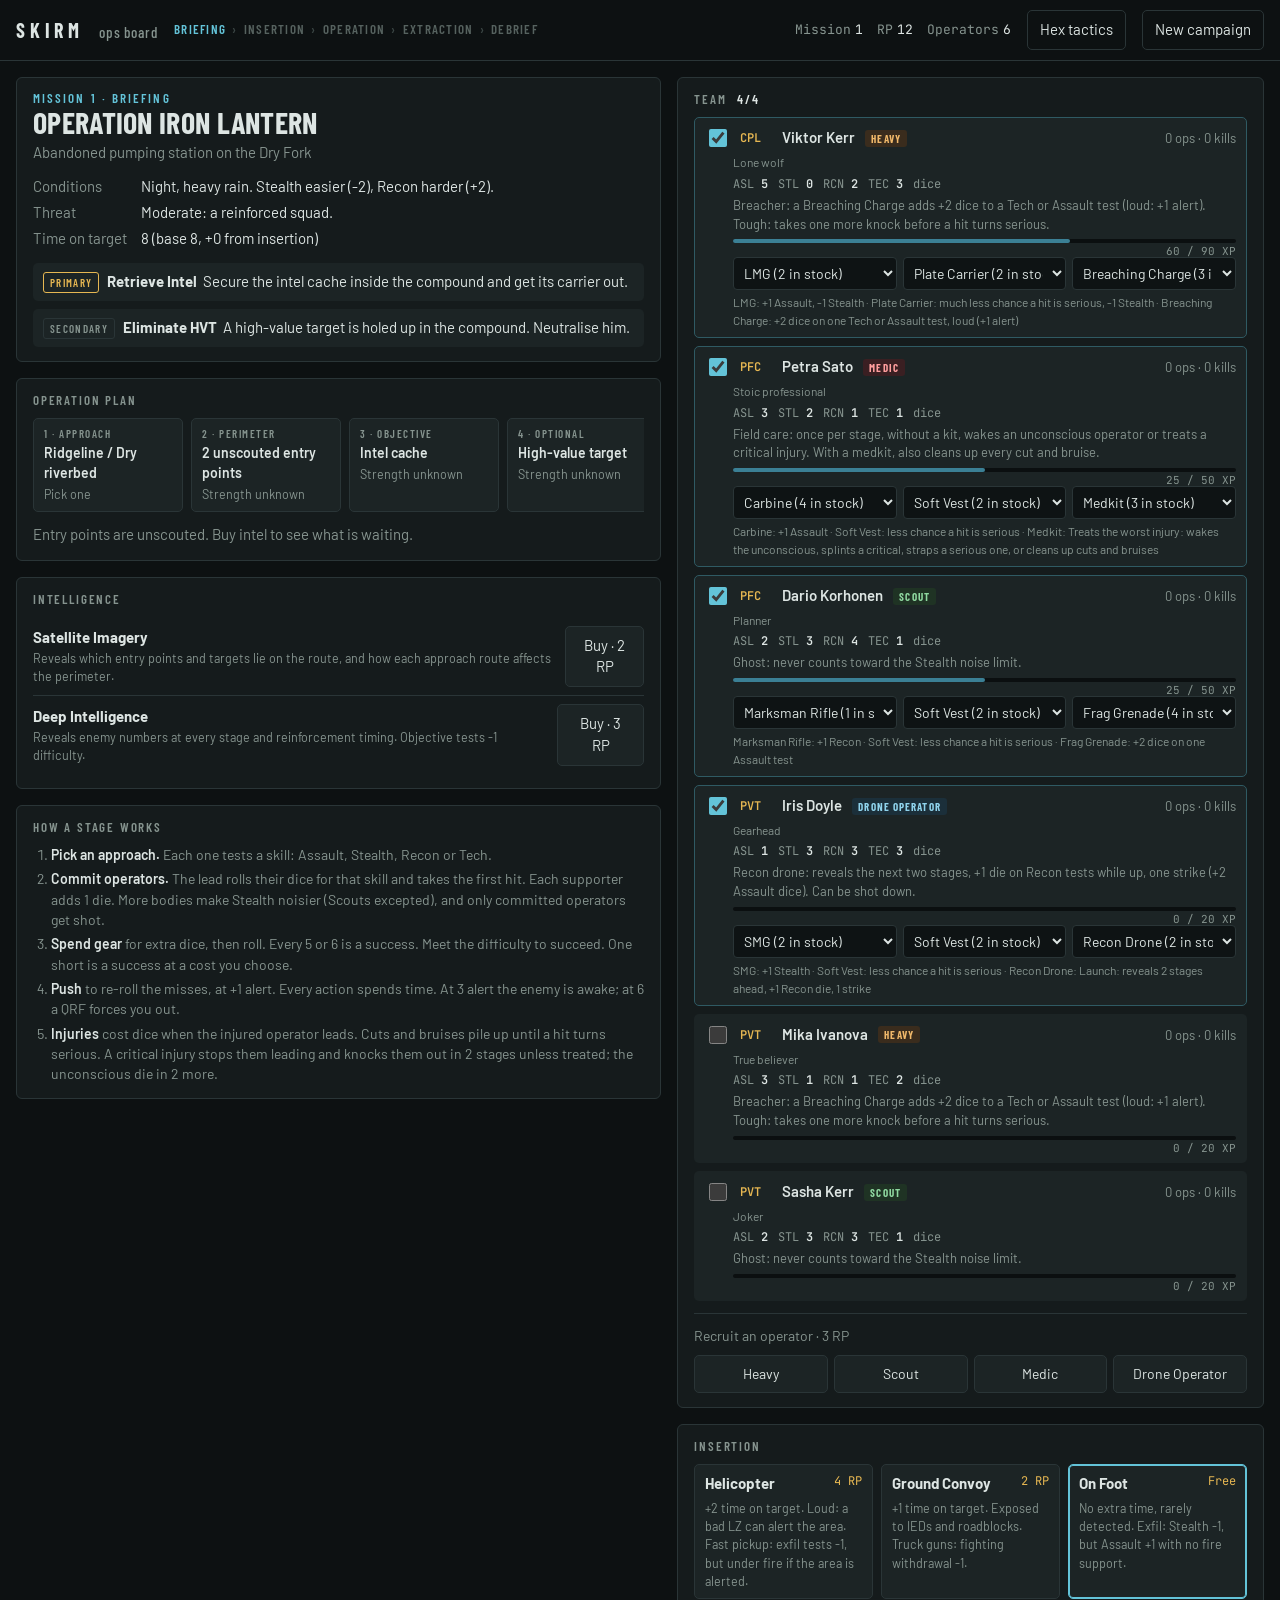
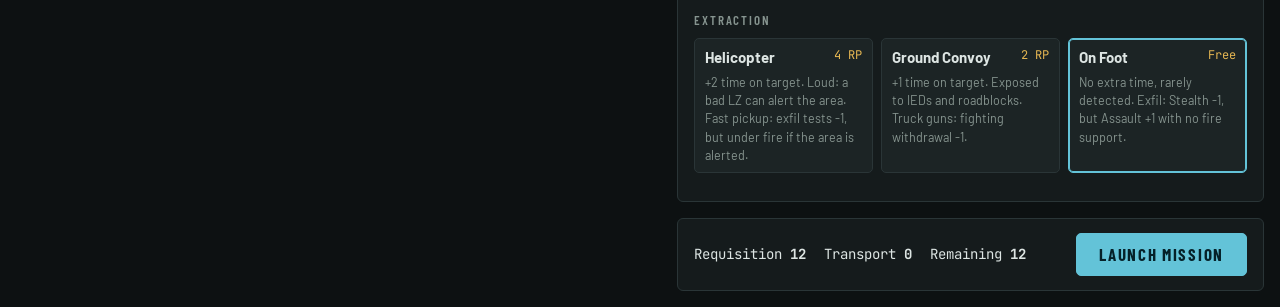
==== commit 27b12f91: "Ops board: interludes and operator personalities Every operator gets one of 20 personalities. Before" ====
--- a/ops.html
+++ b/ops.html
@@ -227,6 +227,27 @@
 .unhurt { font-size: 13px; color: var(--ok); }
 .inj-short { font-size: 12px; color: #ffb6ae; }
 .healing { margin: 2px 0 0 28px; font-size: 12px; color: var(--warn); }
+.persona-line { margin: 4px 0 0 28px; font-size: 12px; color: var(--muted); display: flex; gap: 6px; flex-wrap: wrap; align-items: center; }
+.trait { font: 600 11px/1 var(--display); text-transform: uppercase; letter-spacing: 0.08em; color: var(--gold); border: 1px solid #5a4a24; border-radius: 3px; padding: 3px 5px; }
+.trait.bond { color: var(--accent); border-color: #1f4a4f; }
+/* interludes */
+.interlude { max-width: 900px; margin: 0 auto; }
+.interlude .scene { color: var(--muted); font-style: italic; margin: 0 0 16px; }
+.lines { display: grid; grid-template-columns: repeat(auto-fit, minmax(240px, 1fr)); gap: 10px; margin-bottom: 14px; }
+.line { display: grid; gap: 6px; align-content: start; text-align: left; background: var(--panel-2); border: 1px solid var(--line); color: var(--fg); border-radius: 5px; padding: 12px; cursor: pointer; font: inherit; touch-action: manipulation; }
+.line:hover:not(:disabled) { border-color: var(--accent); }
+.line.on { border-color: var(--gold); background: #2a2414; }
+.line.faded { opacity: 0.45; }
+.line:disabled { cursor: default; }
+.line .who { display: flex; gap: 6px; align-items: center; flex-wrap: wrap; }
+.line .persona { font-size: 12px; color: var(--muted); }
+.line q, .words q { font-size: 15px; line-height: 1.45; quotes: '\201C' '\201D'; }
+.line .hint { justify-self: start; font: 600 11px/1 var(--display); text-transform: uppercase; letter-spacing: 0.12em; color: var(--muted); border: 1px solid var(--line); border-radius: 3px; padding: 3px 6px; }
+.reveal { display: grid; gap: 4px; border: 1px solid var(--gold); border-radius: 5px; padding: 10px 12px; margin-bottom: 14px; animation: reveal 0.35s both; }
+.reveal b { color: var(--gold); } .reveal span { color: var(--fg); font-size: 14px; }
+.words { display: grid; gap: 10px; }
+.words div { display: grid; gap: 3px; }
+.words small { color: var(--gold); }
 .unit .skills { font: 12px var(--mono); color: var(--muted); display: flex; gap: 8px; flex-wrap: wrap; }
 .unit .skills b { color: var(--fg); font-weight: 600; }
 .unit .care { display: flex; gap: 6px; flex-wrap: wrap; }
@@ -476,6 +497,487 @@
 }
 
 // =====================================================================================
+// INTERLUDES: personalities, what they talk about, and what the chosen words do.
+// Before the mission each operator raises one topic; the player keeps one statement, which becomes a
+// one-mission omen. After it, survivors reflect on what happened; the kept statement becomes a lasting trait,
+// bond or signature weapon. Personality only decides which topics someone favours and how they say it.
+// =====================================================================================
+const PERSONAS = {
+  STOIC: { label: 'Stoic professional', likes: ['OBJECTIVE', 'INTEL', 'REFLECT'] },
+  JOKER: { label: 'Joker', likes: ['MATE', 'RIDE', 'BOOM'] },
+  FATALIST: { label: 'Fatalist', likes: ['FATE', 'THREAT', 'LOST'] },
+  ROOKIE: { label: 'Wide-eyed rookie', likes: ['GEAR', 'MATE', 'SURVIVOR', 'HELPED_BY'] },
+  GEARHEAD: { label: 'Gearhead', likes: ['GEAR', 'SIGNATURE', 'BOOM'] },
+  GLORY: { label: 'Glory hound', likes: ['OBJECTIVE', 'KILL', 'THREAT'] },
+  GUARDIAN: { label: 'Guardian', likes: ['MATE', 'HELPED', 'LOST'] },
+  SUPERSTITIOUS: { label: 'Superstitious', likes: ['ENV', 'FATE', 'SURVIVOR'] },
+  MERC: { label: 'Mercenary', likes: ['RIDE', 'OBJECTIVE', 'KILL'] },
+  PLANNER: { label: 'Planner', likes: ['INTEL', 'BLIND', 'GHOST'] },
+  LONER: { label: 'Lone wolf', likes: ['BLIND', 'THREAT', 'GHOST'] },
+  JUNKIE: { label: 'Adrenaline junkie', likes: ['THREAT', 'BOOM', 'SURVIVOR'] },
+  HOMESICK: { label: 'Homesick', likes: ['FATE', 'RIDE', 'LOST'] },
+  PHILOSOPHER: { label: 'Philosopher', likes: ['ENV', 'FATE', 'REFLECT'] },
+  AVENGER: { label: 'Avenger', likes: ['THREAT', 'KILL', 'NEMESIS'] },
+  PERFECTIONIST: { label: 'Perfectionist', likes: ['GEAR', 'INTEL', 'SIGNATURE'] },
+  OPTIMIST: { label: 'Optimist', likes: ['ENV', 'MATE', 'HELPED_BY'] },
+  VETERAN: { label: 'Old hand', likes: ['INTEL', 'MATE', 'REFLECT'] },
+  BELIEVER: { label: 'True believer', likes: ['OBJECTIVE', 'FATE', 'NEMESIS'] },
+  QUIET: { label: 'Quiet one', likes: ['GEAR', 'ENV', 'GHOST'] },
+};
+// Topics. hint = what the player sees before choosing. IN = before the mission, OUT = after it.
+const TOPICS = {
+  GEAR: { at: 'IN', hint: 'Gear' }, THREAT: { at: 'IN', hint: 'Adversary' }, INTEL: { at: 'IN', hint: 'Intel' }, BLIND: { at: 'IN', hint: 'Instinct' },
+  ENV: { at: 'IN', hint: 'Conditions' }, MATE: { at: 'IN', hint: 'Teammate' }, OBJECTIVE: { at: 'IN', hint: 'Objective' }, FATE: { at: 'IN', hint: 'Fate' },
+  RIDE: { at: 'IN', hint: 'The way out' },
+  KILL: { at: 'OUT', hint: 'Marksmanship' }, BOOM: { at: 'OUT', hint: 'Explosives' }, HELPED: { at: 'OUT', hint: 'Bond' }, HELPED_BY: { at: 'OUT', hint: 'Bond' },
+  LOST: { at: 'OUT', hint: 'Loss' }, SIGNATURE: { at: 'OUT', hint: 'Weapon' }, SURVIVOR: { at: 'OUT', hint: 'Survival' }, GHOST: { at: 'OUT', hint: 'Stealth' },
+  NEMESIS: { at: 'OUT', hint: 'Adversary' }, REFLECT: { at: 'OUT', hint: 'Reflection' },
+};
+// Lasting traits from extraction interludes (max TRAIT_CAP each).
+const TRAITS = {
+  DEADEYE: { label: 'Deadeye', desc: '+1 Assault die when leading' },
+  DEMOLITIONS: { label: 'Demolitions', desc: '+1 die from frags, breaching charges and drone strikes' },
+  GRIT: { label: 'Grit', desc: 'takes one more cut or bruise before a hit turns serious' },
+  SURVIVOR: { label: 'Survivor', desc: 'once per mission, shrugs off a hit that would knock them out' },
+  SHADOW: { label: 'Shadow', desc: '+1 Stealth die when leading' },
+};
+const TRAIT_CAP = 3, BOND_CAP = 2, NEMESIS_XP = 15, GRUDGE_XP = 20, REFLECT_XP = 10;
+const WEAPON_NAME = { CARBINE: 'carbine', SMG: 'SMG', DMR: 'marksman rifle', LMG: 'LMG', AK: 'AK' };
+const THREAT_NAME = { SENTRY: 'the sentries', PATROL: 'that patrol', TOWER: 'the watchtower', MINES: 'the tripwires', DOGS: 'the dogs', INTEL: 'the guards on the cache', HVT: 'the HVT', CACHE: 'the cache guard' };
+const SCENES = {
+  IN: { HELO: ['The helicopter lifts off and banks toward the hills. Through the open door, the lights of the base shrink to nothing.', 'When the rotor noise swallows the talk, whose words stay with you?'],
+    GROUND: ['The convoy pulls out of the gate onto the dark road. The trucks rattle; someone checks a radio for the third time.', 'When the talk dies down to engine noise, whose words stay with you?'],
+    FOOT: ['The team moves out past the last checkpoint. One last huddle in the treeline before the walk.', 'When the column goes silent, whose words stay with you?'] },
+  OUT: { HELO: ['The helicopter claws away from the clearing. Nobody speaks until the ground falls far behind.', 'On the long flight back, whose words stay with you?'],
+    GROUND: ['The trucks roar back onto the road. The adrenaline drains out, and the talking starts.', 'On the drive back, whose words stay with you?'],
+    FOOT: ['The team pushes through the treeline toward friendly lines. Once it is safe, someone breaks the silence.', 'On the long walk home, whose words stay with you?'] },
+};
+// Slots: {weapon} {threat} {intel} {env} {mate} {objective} {ride} (IN); {feat} {boom} {mate} {fallen} {weapon} {threat} (OUT).
+// Operator names are unisex, so lines use names, never pronouns, for other operators.
+const LINES = {
+  STOIC: {
+    GEAR: 'Cleaned the {weapon}, checked it twice. It will do its job. So will I.',
+    THREAT: 'Only thing on this op I do not like is {threat}. Does not change the plan.',
+    INTEL: 'Read {intel} cover to cover. Good work. We stick to it until it stops being true.',
+    BLIND: 'No intel. Fine. Eyes open, mouths shut, we find out the old-fashioned way.',
+    ENV: 'Weather is weather. Work with {env}, not against it.',
+    MATE: 'Stay on my left, {mate}. Same as always.',
+    OBJECTIVE: 'We go in, we get {objective}, we come home. Nothing else matters tonight.',
+    FATE: "If it's my turn, it's my turn. Until then I've got work to do.",
+    RIDE: "Check your watches. If we're late getting to {ride}, nobody waits.",
+    KILL: "Clean work tonight, {feat}. Doesn't need talking about. But it was clean.",
+    BOOM: 'Textbook use of {boom}. That is all it was.',
+    HELPED: "I did what anyone would for {mate}. Don't make it a thing.",
+    HELPED_BY: "I owe {mate}. I don't forget debts.",
+    LOST: "We lost {fallen}. We grieve at home. Not here.",
+    SIGNATURE: "The {weapon} didn't miss a beat all night. I'm keeping it.",
+    SURVIVOR: "Went dark for a while back there. I'm back. Moving on.",
+    GHOST: "In and out and nobody knew. That's how it's supposed to go.",
+    NEMESIS: "Said {threat} would be trouble. Was. Isn't anymore.",
+    REFLECT: "Debrief me later. Right now I'm going over every step we took.",
+  },
+  JOKER: {
+    GEAR: "If the {weapon} jams, I'm throwing it at them. Worked in a movie once.",
+    THREAT: "Fun fact: I've been having nightmares about {threat}. Unfun fact: they were documentaries.",
+    INTEL: "According to {intel}, it's a quiet night. So naturally I wore my running shoes.",
+    BLIND: 'No intel, huh? Love a surprise party. Hate it when the party has guns.',
+    ENV: 'Ah, {env}. Perfect for romance. Or ambushes. Mostly ambushes.',
+    MATE: "{mate}, if I die you can have my snacks. If you die, I'm taking your boots.",
+    OBJECTIVE: "Grab {objective}, home by breakfast. I've already ordered the pancakes.",
+    FATE: "My horoscope said 'avoid confrontation'. Wrong job for that, I guess.",
+    RIDE: 'Five stars for the ride in. Let us hope the trip to {ride} gets better reviews.',
+    KILL: 'Did everyone see me {feat}? I need witnesses. For the memoir.',
+    BOOM: 'Was {boom} strictly necessary? No. Was it beautiful? Also no. It was spectacular.',
+    HELPED: 'Patched up {mate} with tape and bad jokes. Mostly the jokes did it.',
+    HELPED_BY: '{mate} saved my life. Now I have to be nice forever. Worst part of the night.',
+    LOST: "{fallen} would've had a joke for this. I can't think of one.",
+    SIGNATURE: "Me and the {weapon} are official now. I'm naming it. Don't laugh.",
+    SURVIVOR: "Blacked out, saw a bright light. Turned out to be a medic's flashlight. Disappointing afterlife.",
+    GHOST: 'Nobody saw us. Honestly, a little insulting.',
+    NEMESIS: 'Remember {threat}? Me neither. Not anymore.',
+    REFLECT: 'Long night. Somebody say something stupid so I can stop thinking.',
+  },
+  FATALIST: {
+    GEAR: 'Nice {weapon}. Shame whoever inherits it will not appreciate the tuning.',
+    THREAT: "It'll be {threat}. Mark my words. It's always the thing you worry about.",
+    INTEL: "Pretty pictures in {intel}. The dead don't care how good the pictures were.",
+    BLIND: 'Going in blind. At least nothing can disappoint me.',
+    ENV: "Fine night to die in {env}. Not that I'm planning on it. Not that plans matter.",
+    MATE: '{mate}, if this goes bad, tell them I saw it coming.',
+    OBJECTIVE: "We'll get {objective}. The question is what it costs.",
+    FATE: "Wrote my letter last night. Feels lighter now. Let's go.",
+    RIDE: "I never count on making it to {ride}. That way I'm never let down.",
+    KILL: "Somebody's mother gets a call tonight. That's what {feat} means.",
+    BOOM: "One day I'll be on the wrong side of something like {boom}. Not today.",
+    HELPED: "Couldn't let {mate} go. Not like that. Not on my watch.",
+    HELPED_BY: "Should've been my turn. {mate} said no. I'm still deciding how I feel.",
+    LOST: "I knew one of us wasn't coming back. I'm sorry it was {fallen}.",
+    SIGNATURE: "The {weapon} kept me breathing tonight. I'll trust it until it doesn't.",
+    SURVIVOR: 'I was gone. I felt it. Something sent me back. Must be unfinished business.',
+    GHOST: 'Nobody saw us. Usually means they see us next time.',
+    NEMESIS: 'Told you it would be {threat}. And we still walked out. Huh.',
+    REFLECT: 'Counting heads. Then counting again. Habit.',
+  },
+  ROOKIE: {
+    GEAR: "Is the {weapon} supposed to rattle like that? I mean, it's fine. It's totally fine.",
+    THREAT: "Sorry, what's the plan for {threat} again? Just checking. Just... checking.",
+    INTEL: 'I read {intel} three times. Is it normal to be this scared after reading it?',
+    BLIND: "We really don't know what's in there? Cool. Cool cool cool.",
+    ENV: 'Does {env} help us or them? Asking for a friend. The friend is me.',
+    MATE: "{mate}, I'm sticking to you like glue. Tell me if I'm doing something wrong.",
+    OBJECTIVE: 'Getting {objective} is the whole point, right? I can do that. I trained for this.',
+    FATE: "My family thinks I work in logistics. Let's keep it that way.",
+    RIDE: 'If I miss the run to {ride}, somebody come back for me. Please.',
+    KILL: 'Was that me? I keep seeing it. Me, {feat}.',
+    BOOM: 'I set off {boom}! On purpose. Mostly on purpose.',
+    HELPED: 'I patched up {mate}. My hands were shaking the whole time. It held!',
+    HELPED_BY: "{mate} saved me back there. I'll never forget it. Ever.",
+    LOST: "{fallen} taught me to tie a tourniquet last week. I don't... I don't get it.",
+    SIGNATURE: 'The {weapon} worked every single time. I think we are friends now.',
+    SURVIVOR: 'I thought that was it. I really thought that was it.',
+    GHOST: "We didn't fire a shot? Is it always like this? It's never like this, is it.",
+    NEMESIS: 'I was so scared of {threat}. And we beat it. We actually beat it!',
+    REFLECT: "Can we do that again? No. Never. Maybe. I don't know.",
+  },
+  GEARHEAD: {
+    GEAR: "Zeroed the {weapon} twice last night. If it jams, I'm filing a complaint with God.",
+    THREAT: 'Packed a load-out just for {threat}. Hope it is enough. Hope I am wrong to worry.',
+    INTEL: "Ran the numbers off {intel}: range, angles, cover. We're good. Mostly.",
+    BLIND: 'No intel means you bring a bit of everything. My back hates me.',
+    ENV: 'Checked every seal against {env}. Kit is ready. Not sure about the people.',
+    MATE: '{mate}, your sling is twisted. Fix it before I fix it for you.',
+    OBJECTIVE: 'Got the right tools for {objective}. Tools never let you down. People do.',
+    FATE: 'If I do not make it, my torque wrench goes to whoever earns it.',
+    RIDE: 'Somebody better have triple-checked the plan for {ride}. I did. Still worried.',
+    KILL: "Proper kit, proper result. That's how you end up {feat}.",
+    BOOM: 'Did you hear {boom}? Perfect pressure wave. I want to frame it.',
+    HELPED: 'Rigged a splint for {mate} out of a rail cover and zip ties. Engineering.',
+    HELPED_BY: "{mate} fixed me up better than I fix rifles. That's saying something.",
+    LOST: "{fallen}'s kit is coming home with me. All of it. Clean.",
+    SIGNATURE: 'The {weapon} and I have an understanding now. Nobody else touches it.',
+    SURVIVOR: "Plate stopped what it could. I'll be writing to the manufacturer. Nicely.",
+    GHOST: 'Suppressors earned their keep tonight. Not one shot heard.',
+    NEMESIS: 'Built a whole kit around {threat}. Worth every gram.',
+    REFLECT: 'Everything worked tonight. Even me. Mostly.',
+  },
+  GLORY: {
+    GEAR: 'Watch me with the {weapon} tonight. Somebody film it.',
+    THREAT: 'Let them bring {threat}. Bigger the problem, better the story.',
+    INTEL: 'Saw {intel}. Plenty of targets. Plenty of chances to shine.',
+    BLIND: "Nobody knows what's in there? Then nobody knows what I'll do about it.",
+    ENV: 'Heroes do not care about {env}. Watch.',
+    MATE: '{mate}, stay behind me tonight. Best seat in the house.',
+    OBJECTIVE: 'When they write this one up, my name goes next to {objective}.',
+    FATE: "If I go out, it'll be the kind they name a building after.",
+    RIDE: "I'll be the last one to reach {ride}. Somebody has to cover the exit.",
+    KILL: "Tell me somebody saw me {feat}. Tell me.",
+    BOOM: 'Everyone felt {boom}. That was me.',
+    HELPED: 'Dragged {mate} out under fire. Yeah. That happened.',
+    HELPED_BY: "{mate} got me out. I'll admit it. Once. Here. Never again.",
+    LOST: "{fallen} deserved the medal tonight. Not me. I'll make sure they hear it.",
+    SIGNATURE: "The {weapon} made me look good tonight. We're a team now.",
+    SURVIVOR: "Went down, got up. That's the part they'll remember.",
+    GHOST: 'Nobody even knew we were there. Feels wrong. Feels kind of great.',
+    NEMESIS: 'Everyone worried about {threat}. I handled it.',
+    REFLECT: 'Good night. Could have been legendary. Next time.',
+  },
+  GUARDIAN: {
+    GEAR: "The {weapon} is for keeping you lot alive. That's all it's for.",
+    THREAT: "I don't like {threat}. Everyone stays close when we get there.",
+    INTEL: "If {intel} is right, we all walk out. Let's make sure it's right.",
+    BLIND: 'No intel. Then we move slow, and nobody gets ahead of me.',
+    ENV: 'Stay in sight of each other in {env}. Nobody wanders.',
+    MATE: "{mate}, I've got your back. Whatever happens in there.",
+    OBJECTIVE: "We'll get {objective}, but not at any price. Everyone comes home.",
+    FATE: "If somebody's taking a hit tonight, let it be me.",
+    RIDE: "I'm counting heads at {ride}. Nobody gets left.",
+    KILL: "Didn't enjoy {feat}. Did it so nobody else had to.",
+    BOOM: 'Used {boom} so nobody had to go through that door first.',
+    HELPED: "{mate} was down. I wasn't leaving. Simple as that.",
+    HELPED_BY: "Usually I'm the one doing the carrying. Thanks, {mate}.",
+    LOST: "I was supposed to keep {fallen} safe. I'll carry that.",
+    SIGNATURE: 'The {weapon} kept them off us. It stays with me.',
+    SURVIVOR: "Went down covering the team. I'd do it again.",
+    GHOST: 'No shots fired means nobody got hurt. Best kind of night.',
+    NEMESIS: "Worried about {threat} all the way in. Everyone's still here. Good.",
+    REFLECT: 'Everybody check yourselves. Then check each other.',
+  },
+  SUPERSTITIOUS: {
+    GEAR: "Kissed the {weapon} for luck. Don't look at me like that.",
+    THREAT: "Dreamt about {threat} last night. Dreams like that don't come for nothing.",
+    INTEL: "Good pictures in {intel}. Cameras don't see ghosts, though.",
+    BLIND: 'Going in without intel on a night like this. Somebody touch wood.',
+    ENV: "An op in {env}. That's a sign. Good or bad, we'll find out.",
+    MATE: "{mate}, you're wearing the lucky socks, right? Tell me you are.",
+    OBJECTIVE: "Knocked three times before we left. We'll get {objective}.",
+    FATE: 'Same boots, same breakfast, same seat. Nothing changes, nothing goes wrong.',
+    RIDE: "Nobody says the words 'easy pickup' until we're at {ride}. Nobody.",
+    KILL: 'Felt it in my bones before {feat}. Something was guiding me.',
+    BOOM: 'Saw a crow right before {boom}. Told you. Signs.',
+    HELPED: 'Gave {mate} my charm while I patched them up. It stays with them now.',
+    HELPED_BY: '{mate} pulled me back. Somebody up there is working overtime.',
+    LOST: "I saw the signs and didn't say anything. I'm sorry, {fallen}.",
+    SIGNATURE: "The {weapon} is blessed. I'm sure of it now.",
+    SURVIVOR: "Went somewhere dark and something sent me back. I'm not asking questions.",
+    GHOST: 'Like smoke. Nobody saw a thing. Good omens all night.',
+    NEMESIS: 'The dream about {threat} came true, but we came out on top. Curse broken.',
+    REFLECT: 'Salt over the shoulder, all of you. Just in case.',
+  },
+  MERC: {
+    GEAR: 'The {weapon} cost me a month of pay. It better earn it back.',
+    THREAT: "Nobody's paying me enough for {threat}. Put it on the invoice.",
+    INTEL: "Somebody paid good money for {intel}. Let's see if it comes with a refund policy.",
+    BLIND: 'No intel. So danger pay doubles, right? Right?',
+    ENV: "Working in {env} costs extra. I'll remind accounting.",
+    MATE: '{mate}, cover me and I split my bonus with you. Ten percent. Fine, fifteen.',
+    OBJECTIVE: 'Get {objective}, get paid. Everything else is unbillable.',
+    FATE: "Dead people don't cash checks. So I don't plan on it.",
+    RIDE: "Whatever happens, I'm getting to {ride}. That part of the contract I read twice.",
+    KILL: "That's a bonus line right there, {feat}. Somebody write it down.",
+    BOOM: "Hope they're not charging us for {boom}.",
+    HELPED: 'Patched up {mate}. On the house. Just this once.',
+    HELPED_BY: "{mate} saved my hide. I'll buy the drinks. All of them. Once.",
+    LOST: "{fallen} was the only one here not in it for the money. Figures.",
+    SIGNATURE: 'The {weapon} paid for itself tonight. Best investment I ever made.',
+    SURVIVOR: 'Nearly checked out without collecting. Not happening again.',
+    GHOST: 'No ammo spent, full fee. My favourite kind of job.',
+    NEMESIS: 'We took care of {threat}. I want that hazard pay.',
+    REFLECT: 'Same as always. Add it up, see if it was worth it.',
+  },
+  PLANNER: {
+    GEAR: 'The {weapon} fits the plan. Everything tonight fits the plan.',
+    THREAT: "There's one thing the plan doesn't cover well: {threat}.",
+    INTEL: 'I built three contingencies off {intel}. We use the first one.',
+    BLIND: 'No intel. So the plan is: observe, then plan. I hate this.',
+    ENV: 'Factored {env} into every timing. Stick to the timings.',
+    MATE: '{mate}, you are on phase two. Know your cue.',
+    OBJECTIVE: "Twelve steps to {objective}. I've walked them a hundred times in my head.",
+    FATE: "The odds are fine. I've run them. Mostly fine.",
+    RIDE: "Our timing at {ride} has a four-minute margin. Don't eat into it.",
+    KILL: 'That went exactly as drawn up: {feat}.',
+    BOOM: 'Timed {boom} to the second. Satisfying.',
+    HELPED: "Treating {mate} wasn't in the plan. Should have been. It will be.",
+    HELPED_BY: "{mate} improvised and saved me. I'm adding that to the plan.",
+    LOST: "Somewhere in the plan there was a mistake that cost us {fallen}. I'll find it.",
+    SIGNATURE: 'The {weapon} was the one variable I never had to worry about.',
+    SURVIVOR: "Going unconscious wasn't in my plan. Revised.",
+    GHOST: "Undetected. Every step on schedule. That's what planning buys you.",
+    NEMESIS: 'Flagged {threat} as the risk. Risk managed.',
+    REFLECT: 'Debrief notes are already forming. Somebody give me a pen.',
+  },
+  LONER: {
+    GEAR: "Me and the {weapon}. That's all I need tonight.",
+    THREAT: "I'll deal with {threat} myself. Stay out of my way.",
+    INTEL: "Don't trust {intel}. Trust what I see.",
+    BLIND: "No intel. Good. I work better without someone else's guesses.",
+    ENV: "I know how to move in {env}. Don't follow too close.",
+    MATE: "{mate}. Just... don't slow me down.",
+    OBJECTIVE: "I'll get {objective}. You lot keep the noise down.",
+    FATE: "If I don't come back, don't come looking.",
+    RIDE: "I'll get to {ride}. My own way.",
+    KILL: "Didn't need anyone for {feat}. Never do.",
+    BOOM: 'Set {boom} myself. Easier than explaining it.',
+    HELPED: "Stayed with {mate}. Don't make it weird.",
+    HELPED_BY: "Didn't ask for help. {mate} helped anyway. ...Thanks.",
+    LOST: "Shouldn't have let {fallen} get close. To me, I mean. Now look.",
+    SIGNATURE: "The {weapon} doesn't talk and doesn't let me down. I'll keep it.",
+    SURVIVOR: 'Woke up on my own. Always do.',
+    GHOST: "Nobody saw us. That's how I like everything.",
+    NEMESIS: 'Said I would handle {threat}. Did.',
+    REFLECT: "Leave me alone for a bit. I'm fine.",
+  },
+  JUNKIE: {
+    GEAR: "Can't wait to open up with the {weapon}. Seriously, I can't wait.",
+    THREAT: "Everyone's worried about {threat}? Good. Means it'll be fun.",
+    INTEL: 'Read {intel}. Skipped to the part with the most guards.',
+    BLIND: "No intel? That's the best kind. Pure surprise.",
+    ENV: "An op in {env}! My heart's already going.",
+    MATE: '{mate}, race you to the objective. Loser buys.',
+    OBJECTIVE: "Let's hit {objective} hard and fast. Hard and fast is the only speed.",
+    FATE: 'Only time I feel alive is when I almost do not.',
+    RIDE: 'The sprint to {ride} at the end. Best part of the night.',
+    KILL: 'My hands are still buzzing from {feat}.',
+    BOOM: 'Did you feel {boom}? Can we do it again? Can we?',
+    HELPED: 'Hauled {mate} out with rounds snapping overhead. What a rush. Sorry, {mate}.',
+    HELPED_BY: '{mate} pulled me out of that mess. Best night of my life, honestly.',
+    LOST: "Doesn't feel fun anymore. {fallen} should be here.",
+    SIGNATURE: "The {weapon} sings. I'm never giving it back.",
+    SURVIVOR: 'Went all the way down and came back. Nothing beats that. Nothing.',
+    GHOST: "Nobody saw us? Kind of boring. Kind of thrilling. I'm confused.",
+    NEMESIS: "Took on {threat} and won. When's the next one?",
+    REFLECT: "Can't sleep. Won't sleep. What a night.",
+  },
+  HOMESICK: {
+    GEAR: "Taped a photo from home under the {weapon}'s grip. Silly, I know.",
+    THREAT: 'Just want to get past {threat} and go home.',
+    INTEL: "If {intel} is right, I'll be home for the weekend.",
+    BLIND: 'No intel. Promised I would be careful. Guess I have to mean it.',
+    ENV: 'Same {env} back home tonight, maybe. Wonder if they are looking at it too.',
+    MATE: "{mate}, if anything happens, you've got the letter. Right pocket.",
+    OBJECTIVE: 'Get {objective}, get out, get home. In that order.',
+    FATE: 'Promised someone I would come back. I keep my promises.',
+    RIDE: "I keep thinking about the moment we reach {ride}. That's the one I'm living for.",
+    KILL: "They'll ask me what I did tonight. I won't tell them about {feat}.",
+    BOOM: 'Felt {boom} in my chest. Glad nobody back home will ever hear that sound.',
+    HELPED: 'Kept {mate} talking about home while I worked. Kept us both going.',
+    HELPED_BY: "Thanks to {mate}, nobody back home gets a knock on the door tonight.",
+    LOST: "Someone's waiting at home for {fallen}. I can't stop thinking about that.",
+    SIGNATURE: "The {weapon} got me home tonight. That's all I asked of it.",
+    SURVIVOR: "When I was out, I was home. Then I woke up here. I'll get back.",
+    GHOST: 'Quiet night. Wish they were all like this. Wish I was home.',
+    NEMESIS: 'Got past {threat}. One step closer to home.',
+    REFLECT: 'Need to call home. Just to hear a voice.',
+  },
+  PHILOSOPHER: {
+    GEAR: "Funny thing, the {weapon}. Just a tool. It's the hand that decides.",
+    THREAT: 'Our fear of {threat} says more about us than about them.',
+    INTEL: 'We trust {intel} the way sailors once trusted maps of the edge of the world.',
+    BLIND: 'Not knowing is the honest state of things. Tonight we just admit it.',
+    ENV: "There's something old about {env}. Soldiers have been waiting in it forever.",
+    MATE: '{mate}, ever wonder why we keep doing this? Ask me afterwards.',
+    OBJECTIVE: "Is {objective} worth what it'll cost? We'll know afterwards. We always do.",
+    FATE: "Whatever happens, it'll be what it was always going to be.",
+    RIDE: 'Every road in leads to the road out. Ours ends at {ride}.',
+    KILL: 'There is a silence after {feat}. I keep listening to it.',
+    BOOM: 'Strange how {boom} undid in a second what took someone years to build.',
+    HELPED: 'Helping {mate} was the only clear thing tonight.',
+    HELPED_BY: "{mate} chose to come back for me. I've been thinking about that choice.",
+    LOST: "{fallen} is a story now. Let's tell it properly.",
+    SIGNATURE: 'The {weapon} and I understood each other tonight. Strange thing to say about a tool.',
+    SURVIVOR: 'I was nowhere for a while. It was quieter than I expected.',
+    GHOST: "We passed through like a rumour. Maybe that's the best we can be.",
+    NEMESIS: 'Our fear of {threat} was bigger than the thing itself turned out to be.',
+    REFLECT: "What we did tonight and what it meant aren't the same question.",
+  },
+  AVENGER: {
+    GEAR: 'The {weapon} has a job tonight. Settling accounts.',
+    THREAT: "If it's {threat} waiting for us, good. I've got a score to settle.",
+    INTEL: 'Read {intel} looking for one thing. Faces.',
+    BLIND: "Don't need intel to know who the enemy is.",
+    ENV: "Doesn't matter if it's {env}. They'll see me coming either way.",
+    MATE: "{mate}, stay close. I've lost enough people.",
+    OBJECTIVE: 'This is about more than {objective}. For me, anyway.',
+    FATE: "I'll go when they're paid back. Not before.",
+    RIDE: "I'll get to {ride} when I'm done. Not before.",
+    KILL: 'I thought {feat} would feel like more.',
+    BOOM: 'Hope they heard {boom} all the way up to their bosses.',
+    HELPED: 'Not losing anyone else. Not {mate}. Not tonight.',
+    HELPED_BY: '{mate} pulled me back from the edge. In more ways than one.',
+    LOST: "They'll pay for {fallen}. Every one of them.",
+    SIGNATURE: "The {weapon} delivered tonight. It'll keep delivering.",
+    SURVIVOR: "They tried to put me down. That's one more debt.",
+    GHOST: 'They never saw us. Next time, I want them to.',
+    NEMESIS: "Told you {threat} would come for us. Now it's done.",
+    REFLECT: "Doesn't feel finished. It never does.",
+  },
+  PERFECTIONIST: {
+    GEAR: "Stripped and rebuilt the {weapon} four times. It's perfect. Ish.",
+    THREAT: 'Everything is accounted for except {threat}. That bothers me.',
+    INTEL: "Found two errors in {intel}. Corrected them. You're welcome.",
+    BLIND: 'Going in without intel is sloppy. Not our fault. Still sloppy.',
+    ENV: "Recalculated every movement for {env}. Don't improvise.",
+    MATE: "{mate}, your spacing was off in training. Tonight, it isn't.",
+    OBJECTIVE: 'Getting {objective} is the minimum. Doing it cleanly is the job.',
+    FATE: "Mistakes get people killed. I don't make mistakes. Usually.",
+    RIDE: 'Arrival at {ride} on the minute. Not early. Not late.',
+    KILL: 'Textbook. Every angle right, {feat}.',
+    BOOM: 'Placement on {boom} was millimetre-perfect. I measured.',
+    HELPED: "Dressed {mate}'s wound properly. Hospital grade. Nearly.",
+    HELPED_BY: "{mate}'s field dressing was... adequate. More than adequate. Thank you.",
+    LOST: "Losing {fallen} wasn't a mistake anyone made. That's what I can't stand.",
+    SIGNATURE: "The {weapon} performed flawlessly. I don't say that about anything.",
+    SURVIVOR: 'Getting knocked out was below my standards. Noted.',
+    GHOST: "Zero detection. Zero rounds. That's a perfect score.",
+    NEMESIS: 'The one variable was {threat}. Eliminated.',
+    REFLECT: "Three things we could have done better. I'll list them later.",
+  },
+  OPTIMIST: {
+    GEAR: 'The {weapon} feels great tonight. Good sign!',
+    THREAT: "Sure, there's {threat}. But there's also us!",
+    INTEL: "Look how much {intel} tells us. We're in great shape.",
+    BLIND: 'No intel? Means no bad news either!',
+    ENV: 'Love {env}. Honestly, perfect for this.',
+    MATE: "{mate}, this is going to go great. I can feel it.",
+    OBJECTIVE: "We'll get {objective} and be back before the coffee's cold.",
+    FATE: "Nobody's dying tonight. I've decided.",
+    RIDE: 'Picture us at {ride}, laughing about all this. Hold that picture.',
+    KILL: 'Honestly, {feat} might have saved the whole mission.',
+    BOOM: 'Well, {boom} certainly opened things up!',
+    HELPED: "Patched up {mate}, and there's a smile already. Told you!",
+    HELPED_BY: '{mate} saved me! I knew it. I always knew.',
+    LOST: "I said nobody would die. I was wrong about {fallen}. I'm so sorry.",
+    SIGNATURE: 'The {weapon} was amazing tonight. Lucky gun. Lucky me.',
+    SURVIVOR: 'Down and out, and back up! See? Things work out.',
+    GHOST: 'Nobody saw us! Not even a little! Best night ever.',
+    NEMESIS: 'Everyone worried about {threat}, and look! We are fine!',
+    REFLECT: "Rough in places, but we're going home. That's a win.",
+  },
+  VETERAN: {
+    GEAR: 'Carried a {weapon} like that on my first tour. Treat it right, it treats you right.',
+    THREAT: "Seen {threat} go wrong before. Keep your heads down when we get there.",
+    INTEL: 'Good work on {intel}. Still, trust your eyes over paper.',
+    BLIND: "Did this for years without satellites. You'll be fine. Probably.",
+    ENV: 'Done a dozen ops in {env}. Slow is smooth, smooth is fast.',
+    MATE: '{mate}, watch how I move tonight. Learn something.',
+    OBJECTIVE: "Seen people die for less than {objective}. Let's not join them.",
+    FATE: "Twenty years of this. Still here. Means nothing tonight, but still here.",
+    RIDE: 'Golden rule: always know your way to {ride}. Always.',
+    KILL: 'Twenty years, and {feat} still makes my hands shake afterwards.',
+    BOOM: 'Old school, {boom}. Some things never change.',
+    HELPED: 'Patched up {mate}. Done it a hundred times. Never gets easier.',
+    HELPED_BY: "Getting old. {mate} pulled me out. I won't forget it.",
+    LOST: 'Buried a lot of friends. {fallen} goes on the list. It never gets shorter.',
+    SIGNATURE: 'The {weapon} reminded me of the old days. Keeping it.',
+    SURVIVOR: 'Went down. Not the first time. Hopefully not the last either.',
+    GHOST: 'That is how we did it back in the day. Nobody the wiser.',
+    NEMESIS: 'Knew {threat} would bite. Bit back harder.',
+    REFLECT: "Sleep when you can. Talk when you're ready. Not before.",
+  },
+  BELIEVER: {
+    GEAR: 'The {weapon} serves something bigger than any of us.',
+    THREAT: "Let {threat} come. We're on the right side of this.",
+    INTEL: 'Someone risked their life for {intel}. We honour that by getting it right.',
+    BLIND: "No intel. Doesn't matter. We know why we're here.",
+    ENV: 'Even {env} is on our side tonight.',
+    MATE: '{mate}, what we do tonight matters. Never forget that.',
+    OBJECTIVE: 'Getting {objective} could save lives. Hundreds, maybe.',
+    FATE: "If I fall, I fall for something. That's enough.",
+    RIDE: "Whatever happens, we all reach {ride} together. That's the promise.",
+    KILL: 'History will remember {feat}, even if nobody ever knows our names.',
+    BOOM: 'With {boom}, we sent a message tonight.',
+    HELPED: 'Saving {mate} was the most important thing I did tonight.',
+    HELPED_BY: "{mate} believed in me enough to come back. I won't waste that.",
+    LOST: '{fallen} died for something real. We make sure it counts.',
+    SIGNATURE: "The {weapon} served well tonight. And it'll serve again.",
+    SURVIVOR: "I was given another chance. I won't waste it.",
+    GHOST: "Unseen, unheard, and the job is done. That's service.",
+    NEMESIS: "We faced {threat} and didn't flinch. That's faith.",
+    REFLECT: 'Whatever it cost, it mattered. Hold on to that.',
+  },
+  QUIET: {
+    GEAR: 'Checked the {weapon}. Ready.',
+    THREAT: "Watch out for {threat}. That's all.",
+    INTEL: 'Read {intel}. Good enough.',
+    BLIND: 'No intel. Fine.',
+    ENV: 'Pay attention to {env}. It talks.',
+    MATE: '{mate}. With me.',
+    OBJECTIVE: 'Get {objective}. Get out.',
+    FATE: 'Not worried.',
+    RIDE: 'See you at {ride}.',
+    KILL: "Didn't miss.",
+    BOOM: 'That was loud. Worked, though.',
+    HELPED: "{mate}'s fine now. That's all.",
+    HELPED_BY: 'Thanks, {mate}. Mean it.',
+    LOST: 'For {fallen}.',
+    SIGNATURE: 'Good {weapon}. Keeping it.',
+    SURVIVOR: 'Still here.',
+    GHOST: 'Nobody saw. Good.',
+    NEMESIS: 'Called {threat}. Handled.',
+    REFLECT: 'Long night.',
+  },
+};
+
+// =====================================================================================
 // SEEDED RNG + small helpers
 // =====================================================================================
 let G = null; // the whole save game: plain JSON
@@ -514,7 +1016,7 @@
 // CAMPAIGN + MISSION GENERATION
 // =====================================================================================
 function newCampaign(seed) {
-  G = { v: 2, mode: 'ops', rs: seed | 0, phase: 'BRIEFING', rp: 12, flown: 0, nextSid: 1, roster: [], used: {}, recruits: 0,
+  G = { v: 3, mode: 'ops', rs: seed | 0, phase: 'BRIEFING', rp: 12, flown: 0, nextSid: 1, roster: [], used: {}, recruits: 0,
     armory: { CARBINE: 4, SMG: 2, DMR: 1, LMG: 2, AK: 0, VEST: 4, PLATE: 2, MEDKIT: 3, FRAG: 4, BREACH: 3, DRONE: 2 },
     mission: null, battle: null, debrief: null };
   [[60, 'HEAVY'], [25, 'MEDIC'], [25, 'SCOUT'], [0, 'DRONE'], [0, 'HEAVY'], [0, 'SCOUT']].forEach(([xp, cls]) => recruit(xp, cls));
@@ -524,11 +1026,17 @@
   let name;
   do name = pick(FIRST) + ' ' + pick(LAST); while (G.used[name]);
   G.used[name] = 1;
-  const s = { id: G.nextSid++, name, cls, xp, kills: 0, missions: 0, recovery: 0, healing: [], alive: true };
+  const s = { id: G.nextSid++, name, cls, xp, kills: 0, missions: 0, recovery: 0, healing: [], alive: true, persona: freePersona(), traits: [], bonds: [], signature: null };
   G.roster.push(s);
   return s;
 }
+/** A personality nobody alive on the roster has yet (20 personalities, at most 8 operators). */
+function freePersona() {
+  const taken = new Set(G.roster.filter((s) => s.alive).map((s) => s.persona));
+  return pick(Object.keys(PERSONAS).filter((k) => !taken.has(k)));
+}
 const soldier = (id) => G.roster.find((s) => s.id === id);
+const hasTrait = (sid, t) => !!soldier(sid)?.traits?.includes(t);
 const available = (s) => s.alive && s.recovery === 0;
 
 function beginBriefing() {
@@ -556,7 +1064,8 @@
   route.push({ kind: 'EXFIL', choices: ['BREAK'], pick: 0 });
   let rAt = 0, rCount = 0;
   if (chance(55)) { rAt = range(3, 5); rCount = range(1, 2); }
-  return { n, codename, area, env, primary, secondary, route, rAt, rCount, intel: [], team: [], loadouts: {}, ins: null, ext: null, insReport: [], extReport: [] };
+  return { n, codename, area, env, primary, secondary, route, rAt, rCount, intel: [], team: [], loadouts: {}, ins: null, ext: null, insReport: [], extReport: [],
+    interIn: null, interOut: null, bonusXp: {} };
 }
 const hasObj = (m, t) => m.primary === t || m.secondary === t;
 function threat(m) {
@@ -574,7 +1083,22 @@
 const dr = (u) => (u.armor ? ITEMS[u.armor].dr : 0);
 /** Dice changes from injuries on one skill, one line per injury that matters. */
 const injuryMods = (u, skill) => u.inj.map((w) => ({ label: INJURIES[w.id].label, v: injFx(w)[skill] || 0 })).filter((x) => x.v);
-const opDice = (u, skill) => Math.max(0, diceFor(u.cls, soldier(u.sid).xp, u.weapon, u.armor, skill) + injuryMods(u, skill).reduce((s, x) => s + x.v, 0));
+const opDice = (u, skill) => Math.max(0, diceFor(u.cls, soldier(u.sid).xp, u.weapon, u.armor, skill) + injuryMods(u, skill).reduce((s, x) => s + x.v, 0))
+  + leadBonuses(u, skill).reduce((s, x) => s + x.v, 0);
+const omenName = (om) => unitById(om.uid)?.name.split(' ')[0] ?? 'Someone';
+/** Extra lead dice from the mission's omen, lasting traits and a signature weapon. omen: true = spent when used. */
+function leadBonuses(u, skill) {
+  const out = [], om = B().omen, s = soldier(u.sid), helps = (ITEMS[u.weapon]?.dice?.[skill] || 0) > 0;
+  if (om?.uid === u.id) {
+    if (om.topic === 'GEAR' && !om.used && helps) out.push({ label: `${ITEMS[u.weapon].label}: proving it`, v: 2, omen: true });
+    if (om.topic === 'BLIND' && skill === 'RECON') out.push({ label: 'Trusting instinct', v: 1 });
+    if (om.topic === 'OBJECTIVE' && cur().kind === 'OBJECTIVE') out.push({ label: 'Determined', v: 1 });
+  }
+  if (s.traits?.includes('DEADEYE') && skill === 'ASSAULT') out.push({ label: 'Deadeye', v: 1 });
+  if (s.traits?.includes('SHADOW') && skill === 'STEALTH') out.push({ label: 'Shadow', v: 1 });
+  if (s.signature && s.signature === u.weapon && helps) out.push({ label: `Signature ${ITEMS[u.weapon].label}`, v: 1 });
+  return out;
+}
 /** An untreated critical injury keeps an operator from leading. */
 const canLead = (u) => active(u) && !u.inj.some((w) => INJURIES[w.id].tier === 3 && !w.t);
 const cur = () => B().stages[B().stage];
@@ -590,12 +1114,13 @@
 function makeOp(m, members) {
   G.battle = { units: [], nextId: 1, alert: 0, alerted: false, time: BASE_TIME + VEH[m.ins].time, timeMax: 0, stage: 0,
     stages: JSON.parse(JSON.stringify(m.route)), attempts: 0, reinf: 0, state: 'PLAN', roll: null, revived: [],
-    drone: { up: false, op: null, strike: 0, used: false }, hvtKilled: false, carrier: null, cache: false, kills: 0, over: false, done: false, log: [] };
+    drone: { up: false, op: null, strike: 0, used: false }, hvtKilled: false, carrier: null, cache: false, kills: 0, over: false, done: false, log: [], omen: null };
   const b = G.battle;
   for (const s of members) {
     const l = m.loadouts[s.id];
     // inj: [{ id, t: treated, clock: stages left on an untreated critical }]. downed = unconscious, bleed = stages to live.
-    b.units.push({ id: b.nextId++, sid: s.id, name: s.name, cls: s.cls, inj: [], dead: false, wasOut: false,
+    // cared/caredBy/weaponWins/boom: what happened, for the extraction interlude.
+    b.units.push({ id: b.nextId++, sid: s.id, name: s.name, cls: s.cls, inj: [], dead: false, wasOut: false, cared: [], caredBy: [], weaponWins: 0, boom: null, shrugged: false,
       weapon: l.weapon, armor: l.armor, util: l.utility, consumed: null, kills: 0, killedHvt: false, revives: 0, tests: 0,
       downed: false, bleed: 0, exfil: false, stranded: false, missing: false, droneLost: false });
   }
@@ -607,6 +1132,7 @@
 function foesOf(st, sit) {
   const b = B();
   if (st.kind === 'EXFIL') return (alerted() ? 3 : 1) + b.reinf;
+  if (st.foesCleared) return 0;
   return sit.foes ? sit.foes + (b.reinf ? 1 : 0) : 0;
 }
 /** Difficulty with an itemised breakdown, so the UI never has to guess. */
@@ -626,6 +1152,10 @@
   if (opt.skill === 'ASSAULT') { add('Enemy dug in (alerted)', alerted() ? 1 : 0); add('Enemy reinforced', b.reinf ? 1 : 0); }
   if (st.kind === 'OBJECTIVE' && m.intel.includes('HUMINT')) add('Deep intel on the layout', -1);
   if (st.kind === 'EXFIL') { const x = VEH[m.ext].exfil; add(`${VEH[m.ext].label} pickup`, (x.all || 0) + (x[opt.skill] || 0)); }
+  const om = b.omen, who = om ? omenName(om) : '';
+  if (om?.topic === 'THREAT' && om.sit !== 'HVT' && !om.beaten && st.pick != null && st.choices[st.pick] === om.sit) add(`${SIT[om.sit].label}, as ${who} feared`, 1);
+  if (om?.topic === 'ENV' && !om.used && opt.skill === om.skill) mods.push({ label: `${who} read the conditions`, v: -1, omen: true });
+  if (om?.topic === 'RIDE' && st.kind === 'EXFIL') add(`${who} planned the way out`, -1);
   return { value: Math.max(1, mods.reduce((s, x) => s + x.v, 0)), mods };
 }
 /** Dice pool with breakdown: the lead rolls their full skill, each supporter adds one die. */
@@ -637,10 +1167,16 @@
     let n = diceFor(u.cls, soldier(u.sid).xp, u.weapon, u.armor, opt.skill);
     parts.push({ label: `${u.name} (lead)`, v: n });
     for (const x of injuryMods(u, opt.skill)) { const v = Math.max(x.v, -n); if (v) { parts.push({ label: x.label, v }); n += v; } }
-  }
-  for (const id of gearIds) { const u = unitById(id); parts.push({ label: ITEMS[u.util].label, v: GEAR_USE[u.util].dice }); }
-  if (B().drone.up && opt.skill === 'RECON') parts.push({ label: 'Drone overwatch', v: 1 });
-  if (strike) parts.push({ label: 'Drone strike', v: 2 });
+    for (const x of leadBonuses(u, opt.skill)) parts.push(x);
+  }
+  const b = B(), om = b.omen;
+  if (om?.topic === 'MATE' && ids.includes(om.uid) && ids.includes(om.mate)) parts.push({ label: `${omenName(om)} has ${unitById(om.mate).name.split(' ')[0]}'s back`, v: 1 });
+  const us = ids.map(unitById);
+  for (let i = 0; i < us.length; i++) for (let k = i + 1; k < us.length; k++)
+    if (soldier(us[i].sid).bonds?.includes(us[k].sid)) parts.push({ label: `Bond: ${us[i].name.split(' ')[0]} & ${us[k].name.split(' ')[0]}`, v: 1 });
+  for (const id of gearIds) { const u = unitById(id); parts.push({ label: ITEMS[u.util].label + (hasTrait(u.sid, 'DEMOLITIONS') ? ' (Demolitions)' : ''), v: GEAR_USE[u.util].dice + (hasTrait(u.sid, 'DEMOLITIONS') ? 1 : 0) }); }
+  if (b.drone.up && opt.skill === 'RECON') parts.push({ label: 'Drone overwatch', v: 1 });
+  if (strike) { const pilot = unitById(b.drone.op), demo = pilot && hasTrait(pilot.sid, 'DEMOLITIONS'); parts.push({ label: 'Drone strike' + (demo ? ' (Demolitions)' : ''), v: demo ? 3 : 2 }); }
   return { value: parts.reduce((s, x) => s + x.v, 0), parts };
 }
 const gearUsable = (u, opt) => !!u && active(u) && !!GEAR_USE[u.util] && GEAR_USE[u.util].skills.includes(opt.skill);
@@ -666,7 +1202,7 @@
 // ---------------------------------------------------------------- injuries
 const injFx = (w) => (w.t ? INJURIES[w.id].fxT : INJURIES[w.id].fx) || {};
 const tierCount = (u, tier) => u.inj.filter((w) => INJURIES[w.id].tier === tier).length;
-const tierSlots = (u, tier) => (tier === 1 ? CLASSES[u.cls].grit : 1);
+const tierSlots = (u, tier) => (tier === 1 ? CLASSES[u.cls].grit + (hasTrait(u.sid, 'GRIT') ? 1 : 0) : 1);
 const injName = (w) => INJURIES[w.id].label + (w.t ? ` (${INJURIES[w.id].treated})` : '');
 /** What an injury does, in player terms. */
 function injEffect(w) {
@@ -689,7 +1225,15 @@
 }
 /** All harm goes through here. tier forces the severity (e.g. a chosen cost); otherwise it is rolled. */
 function hurt(u, mod = 0, tier = severity(u, mod), cause = 'is hit') {
-  const at = landsAt(u, tier);
+  const at = landsAt(u, tier), om = B().omen;
+  if (at >= 3 && at < 5 && om?.topic === 'FATE' && om.uid === u.id && !om.used) {
+    om.used = true;
+    return log(`${u.name} ${cause}, a hit that should have been bad. "Not today." Barely a scratch.`, 'good');
+  }
+  if (at === 4 && hasTrait(u.sid, 'SURVIVOR') && !u.shrugged) {
+    u.shrugged = true;
+    return log(`${u.name} ${cause} and staggers, but refuses to go down. Survivor.`, 'good');
+  }
   if (at === 5) return killUnit(u, `${u.name} is hit again while unconscious and is KIA.`);
   if (at === 4) return knockOut(u, `${u.name} ${cause} and goes down, unconscious.`);
   const id = pick(Object.keys(INJURIES).filter((k) => INJURIES[k].tier === at && !u.inj.some((w) => w.id === k)));
@@ -806,6 +1350,9 @@
 
   b.time -= cost;
   b.attempts++;
+  if (b.omen && [...pool.parts, ...diff.mods].some((x) => x.omen)) b.omen.used = true;
+  for (const id of gearIds) unitById(id).boom = { FRAG: 'that frag', BREACH: 'that breaching charge' }[unitById(id).util];
+  if (strike && unitById(b.drone.op)) unitById(b.drone.op).boom = 'that drone strike';
   log(`${opt.label}: ${unitById(lead).name} leads${ids.length > 1 ? ` with ${ids.length - 1} in support` : ''}, ${pool.value} dice vs difficulty ${diff.value}.`, 'turn');
   for (const id of gearIds) {
     const u = unitById(id), g = GEAR_USE[u.util];
@@ -856,6 +1403,7 @@
     else { const t = active(lead) ? lead : members.find(active); if (t) hurt(t, 0, 1, 'takes a knock'); } // same victim the cost preview named
   } else log(`${opt.label}: clean success.`, 'good');
   for (const u of members) u.tests++;
+  if (!lead.dead && (ITEMS[lead.weapon]?.dice?.[opt.skill] || 0) > 0) lead.weaponWins++;
   raise(opt.alert || 0, 'That was loud.');
   if (opt.kills && foes) {
     const alive = members.filter((u) => !u.dead), shooters = (alive.length ? alive : members).sort((a, c) => (c === lead) - (a === lead));
@@ -864,6 +1412,17 @@
     log(`${foes} hostile${foes > 1 ? 's' : ''} down.`, 'kill');
   }
   if (opt.loud && foes) returnFire(foes, 5, ids, leadId);
+  const om = b.omen, nemesisHere = om?.topic === 'THREAT' && !om.beaten && st.choices[st.pick] === om.sit;
+  if (nemesisHere && opt.hvt && !om.back) { // "I'm not dead yet": the feared HVT gets up once
+    om.back = true;
+    st.foesCleared = true;
+    log(`The HVT goes down... then drags himself out the back door. Not dead yet, just as ${omenName(om)} feared. Finish it.`, 'alert');
+    return settle(false);
+  }
+  if (nemesisHere) {
+    om.beaten = true; om.by = ids.filter((id) => !unitById(id).dead);
+    log(`${SIT[om.sit].label}: beaten, the threat ${omenName(om)} feared. There will be extra XP and spoils for this.`, 'good');
+  }
   if (opt.hvt) { b.hvtKilled = true; lead.killedHvt = true; lead.kills++; b.kills++; log(`${lead.name} confirms the HVT is dead.`, 'intel'); }
   if (opt.intel) { const c = active(lead) ? lead : team().find(active); b.carrier = c ? c.id : null; if (c) log(`${c.name} has the intel.`, 'intel'); }
   if (opt.cache) { b.cache = true; log('Cache secured. The quartermaster will be pleased.', 'intel'); }
@@ -950,6 +1509,7 @@
   if (!t || !(active(t) || t.downed) || !fieldCareNeed(t)) fail('Field care is for the unconscious and critical injuries. Use a medkit for the rest.');
   md.revives++;
   b.revived.push(md.id);
+  if (t !== md) { md.cared.push(t.id); t.caredBy.push(md.id); }
   log(`${md.name} works on ${t === md ? 'themself' : t.name}: ${applyCare(t, false)}.`, 'good');
 }
 /** Any medkit: fix the worst problem. In a medic's hands it also cleans up every minor injury. */
@@ -959,6 +1519,7 @@
   if (!h || !active(h) || h.util !== 'MEDKIT') fail('No medkit there.');
   if (!t || !(active(t) || t.downed) || !worstNeed(t)) fail('They do not need treatment.');
   h.consumed = 'MEDKIT'; h.util = null;
+  if (t !== h) { h.cared.push(t.id); t.caredBy.push(h.id); }
   log(`${h.name} uses a medkit on ${t === h ? 'themself' : t.name}: ${applyCare(t, h.cls === 'MEDIC')}.`, 'good');
 }
 function launchDrone(uid) {
@@ -969,6 +1530,106 @@
   b.drone = { up: true, op: u.id, strike: 1, used: true };
   for (let k = 1; k <= 2; k++) if (b.stages[b.stage + k]) b.stages[b.stage + k].seen = true;
   log(`${u.name} launches the drone. The next two stages are revealed.`, 'good');
+}
+
+// ---------------------------------------------------------------- interludes
+const firstName = (u) => u.name.split(' ')[0];
+const NUM = ['no', 'one', 'two', 'three', 'four', 'five', 'six', 'seven', 'eight', 'nine', 'ten'];
+const envName = (e) => (e.weather === 'RAIN' ? 'the rain' : e.weather === 'FOG' ? 'this fog' : { DAY: 'broad daylight', DUSK: 'the dusk', NIGHT: 'the dark' }[e.time]);
+const envSkill = (e) => (e.weather !== 'CLEAR' || e.time === 'NIGHT' ? 'STEALTH' : e.time === 'DAY' ? 'RECON' : 'ASSAULT');
+/** Topics an operator could raise right now, with the slot text and effect parameters each needs. */
+function topicsFor(u, phase, speakers) {
+  const m = G.mission, b = B(), s = soldier(u.sid), out = [];
+  const add = (topic, p = {}) => out.push({ topic, ...p });
+  if (phase === 'IN') {
+    add('GEAR', { weapon: WEAPON_NAME[u.weapon] });
+    const threats = [...new Set(b.stages.filter((st) => st.kind !== 'APPROACH' && st.kind !== 'EXFIL').flatMap((st) => st.choices).filter((k) => THREAT_NAME[k]))];
+    if (threats.length) { const k = pick(threats); add('THREAT', { sit: k, threat: THREAT_NAME[k] }); }
+    if (m.intel.length) add('INTEL', { intel: m.intel.length > 1 ? 'the intel' : m.intel[0] === 'SATELLITE' ? 'the satellite pictures' : 'the intel package' });
+    else add('BLIND');
+    add('ENV', { env: envName(m.env), skill: envSkill(m.env) });
+    const others = speakers.filter((x) => x !== u);
+    if (others.length) { const x = pick(others); add('MATE', { mate: firstName(x), mateId: x.id }); }
+    add('OBJECTIVE', { objective: m.primary === 'RETRIEVE_INTEL' ? 'those documents' : 'the target' });
+    add('FATE');
+    add('RIDE', { ride: { HELO: 'the helicopter', GROUND: 'the trucks', FOOT: 'the rally point' }[m.ext] });
+    return out;
+  }
+  const lacks = (t) => s.traits.length < TRAIT_CAP && !s.traits.includes(t);
+  if ((u.killedHvt || u.kills >= 2) && lacks('DEADEYE')) add('KILL', { feat: u.killedHvt ? 'taking down the HVT' : `dropping ${NUM[u.kills] || u.kills} of them` });
+  if (u.boom && lacks('DEMOLITIONS')) add('BOOM', { boom: u.boom });
+  const bondable = (id) => { const x = unitById(id); return !!x && x !== u && speakers.includes(x) && !s.bonds.includes(x.sid) && s.bonds.length < BOND_CAP && soldier(x.sid).bonds.length < BOND_CAP; };
+  for (const [topic, list] of [['HELPED', u.cared], ['HELPED_BY', u.caredBy]]) {
+    const ok = list.filter(bondable);
+    if (ok.length) { const x = unitById(pick(ok)); add(topic, { mate: firstName(x), mateId: x.id }); }
+  }
+  const fallen = team().filter((x) => x.dead || x.missing);
+  if (fallen.length && lacks('GRIT')) add('LOST', { fallen: firstName(pick(fallen)) });
+  if ((u.weaponWins >= 2 || (u.weaponWins && u.kills)) && s.signature !== u.weapon) add('SIGNATURE', { weapon: WEAPON_NAME[u.weapon], weaponId: u.weapon });
+  if (u.wasOut && lacks('SURVIVOR')) add('SURVIVOR');
+  if (!b.alerted && b.done && u.tests > 0 && lacks('SHADOW')) add('GHOST');
+  if (b.omen?.beaten && b.omen.by.includes(u.id)) add('NEMESIS', { threat: THREAT_NAME[b.omen.sit] });
+  if (!out.length) add('REFLECT'); // nothing remarkable happened to them: a general reflection
+  return out;
+}
+/** One statement per speaker: favoured topics weigh 4x, and speakers avoid repeating a topic when they can. */
+function genInterlude(phase) {
+  const m = G.mission, used = new Set(), opts = [];
+  const speakers = phase === 'IN' ? [...team()] : team().filter((u) => u.exfil && !u.dead && !u.missing);
+  for (const u of speakers) {
+    const persona = soldier(u.sid).persona, all = topicsFor(u, phase, speakers);
+    const fresh = all.filter((t) => !used.has(t.topic)), cands = fresh.length ? fresh : all;
+    const w = cands.map((t) => (PERSONAS[persona].likes.includes(t.topic) ? 4 : 1));
+    let r = rnd() * w.reduce((a, c) => a + c, 0), i = 0;
+    while (i < w.length - 1 && r >= w[i]) r -= w[i++];
+    const t = cands[i];
+    used.add(t.topic);
+    opts.push({ uid: u.id, ...t, text: LINES[persona][t.topic].replace(/\{(\w+)\}/g, (_, k) => t[k] ?? '') });
+  }
+  return { phase, veh: phase === 'IN' ? m.ins : m.ext, opts, pick: null, reveal: null };
+}
+const interlude = () => (G.phase === 'INTERLUDE_IN' ? G.mission.interIn : G.phase === 'INTERLUDE_OUT' ? G.mission.interOut : null);
+function chooseLine(i) {
+  const it = interlude();
+  if (!it) fail('There is nothing to choose now.');
+  if (it.pick != null) fail('Those words already stay with you.');
+  const o = it.opts[i];
+  if (!o) fail('Pick one of the statements.');
+  it.pick = i;
+  it.reveal = it.phase === 'IN' ? applyOmen(o) : applyLasting(o);
+}
+/** The kept pre-mission statement: a one-mission effect. Returns the reveal text. */
+function applyOmen(o) {
+  const b = B(), u = unitById(o.uid), n = firstName(u);
+  b.omen = { topic: o.topic, uid: o.uid, used: false, sit: o.sit ?? null, skill: o.skill ?? null, mate: o.mateId ?? null, beaten: false, back: false, by: [] };
+  switch (o.topic) {
+    case 'GEAR': return `${n}'s ${ITEMS[u.weapon].label}: +2 dice the first time ${n} leads a test it helps.`;
+    case 'THREAT': return o.sit === 'HVT' ? 'The HVT will not go down easily. Finish the job for extra XP and spoils.'
+      : `${SIT[o.sit].label}: +1 difficulty if you run into it. Beat it for extra XP and spoils.`;
+    case 'INTEL': for (const st of b.stages) st.seen = true; return 'The whole route is revealed.';
+    case 'BLIND': return `${n}: +1 die on every Recon test ${n} leads.`;
+    case 'ENV': return `The first ${SKILLS[o.skill].label} test this mission is 1 easier.`;
+    case 'MATE': return `${n} and ${o.mate}: +1 die when both are in the fireteam.`;
+    case 'OBJECTIVE': return `${n}: +1 die when leading objective tests.`;
+    case 'FATE': return `${n} shrugs off the first hit that would be critical or worse.`;
+    default: return 'Exfil tests are 1 easier.';
+  }
+}
+/** The kept post-mission statement: a lasting trait, bond, signature weapon or XP. Returns the reveal text. */
+function applyLasting(o) {
+  const m = G.mission, u = unitById(o.uid), s = soldier(u.sid), n = firstName(u);
+  const bonus = (sid, xp) => { m.bonusXp[sid] = (m.bonusXp[sid] || 0) + xp; };
+  const trait = { KILL: 'DEADEYE', BOOM: 'DEMOLITIONS', LOST: 'GRIT', SURVIVOR: 'SURVIVOR', GHOST: 'SHADOW' }[o.topic];
+  if (trait) { s.traits.push(trait); return `${n} gains ${TRAITS[trait].label}: ${TRAITS[trait].desc}.`; }
+  if (o.topic === 'HELPED' || o.topic === 'HELPED_BY') {
+    const x = soldier(unitById(o.mateId).sid);
+    s.bonds.push(x.id); x.bonds.push(s.id);
+    return `${n} and ${o.mate} are bonded: +1 die when both are in the fireteam.`;
+  }
+  if (o.topic === 'SIGNATURE') { s.signature = o.weaponId; return `The ${ITEMS[o.weaponId].label} becomes ${n}'s signature weapon: +1 die when ${n} leads with it.`; }
+  if (o.topic === 'NEMESIS') { bonus(s.id, GRUDGE_XP); return `+${GRUDGE_XP} XP for ${n}.`; }
+  for (const x of m.interOut.opts) bonus(unitById(x.uid).sid, REFLECT_XP);
+  return `+${REFLECT_XP} XP for everyone who came home.`;
 }
 
 // =====================================================================================
@@ -1008,9 +1669,8 @@
   m.ins = o.insertion;
   m.ext = o.extraction;
   makeOp(m, members);
-  m.insReport = insertion(m);
-  B().timeMax = B().time;
-  G.phase = 'INSERTION';
+  m.interIn = genInterlude('IN');
+  G.phase = 'INTERLUDE_IN';
 }
 function insertion(m) {
   const b = B(), rep = [{ HELO: 'The helicopter runs in low over the ridgeline toward the drop point.', GROUND: 'The convoy rolls in along the south road, lights off.', FOOT: 'The team moves in on foot through the treeline on the western approach.' }[m.ins]];
@@ -1076,7 +1736,8 @@
       s.alive = false;
       for (const it of [u.weapon, u.armor, u.util]) if (it) lost.push(`${ITEMS[it].label} (${u.name})`);
     } else {
-      xp = 10 + (success ? 10 : 0) + u.kills * 8 + (u.killedHvt ? 25 : 0) + (carrier === u && intelOut ? 15 : 0) + u.revives * 10 + u.tests * 4;
+      xp = 10 + (success ? 10 : 0) + u.kills * 8 + (u.killedHvt ? 25 : 0) + (carrier === u && intelOut ? 15 : 0) + u.revives * 10 + u.tests * 4
+        + (m.bonusXp?.[s.id] || 0) + (b.omen?.beaten && b.omen.by.includes(u.id) ? NEMESIS_XP : 0);
       out = RECOVERY[u.wasOut ? 4 : Math.max(0, ...u.inj.map((w) => INJURIES[w.id].tier))];
       if (out) { s.recovery = out + 1; s.healing = injuries; }
       status = out ? `Out for ${out} mission${out > 1 ? 's' : ''}` : 'Fit for duty';
@@ -1096,17 +1757,37 @@
       const it = pick(['FRAG', 'BREACH', 'MEDKIT']); G.armory[it] += 2; gained.push(`2x ${ITEMS[it].label} (weapons cache)`);
       if (chance(50)) { const w = pick(['DMR', 'LMG']); G.armory[w]++; gained.push(`${ITEMS[w].label} (weapons cache)`); }
     }
-  }
+    if (b.omen?.beaten) {
+      const it = pick(['FRAG', 'BREACH', 'MEDKIT']); G.armory[it] += 2;
+      gained.push(`2x ${ITEMS[it].label} (taken from ${THREAT_NAME[b.omen.sit]}, as ${omenName(b.omen)} feared)`);
+      notes.push(`Beating ${THREAT_NAME[b.omen.sit]}: +${NEMESIS_XP} XP for everyone who was there.`);
+    }
+  }
+  // A bond with someone who died turns into grit.
+  for (const dead of G.roster.filter((x) => !x.alive)) for (const s of G.roster.filter((x) => x.alive && x.bonds?.includes(dead.id))) {
+    s.bonds = s.bonds.filter((id) => id !== dead.id);
+    dead.bonds = [];
+    if (!s.traits.includes('GRIT') && s.traits.length < TRAIT_CAP) { s.traits.push('GRIT'); notes.push(`${s.name} lost a bonded friend in ${dead.name}, and gains Grit: ${TRAITS.GRIT.desc}.`); }
+    else notes.push(`${s.name} lost a bonded friend in ${dead.name}.`);
+  }
+  const words = [m.interIn, m.interOut].filter((it) => it?.pick != null).map((it) => ({ when: it.phase === 'IN' ? 'Before' : 'After', name: unitById(it.opts[it.pick].uid).name, text: it.opts[it.pick].text, reveal: it.reveal }));
   const weapons = () => Object.keys(ITEMS).filter((k) => ITEMS[k].slot === 'WEAPON').reduce((n, k) => n + (G.armory[k] || 0), 0);
   while (weapons() < 4) { G.armory.CARBINE++; gained.push('Carbine (quartermaster replacement)'); }
   G.recruits = Math.max(0, ROSTER_MIN - G.roster.filter((s) => s.alive).length);
   if (G.recruits) notes.push(`${G.recruits} replacement slot${G.recruits > 1 ? 's' : ''} open. Choose a class for each below.`);
   G.flown++;
-  return { success, objectives: [{ label: OBJ[m.primary].label, primary: true, ok: done(m.primary) }, { label: OBJ[m.secondary].label, primary: false, ok: done(m.secondary) }], soldiers, lost, gained, rp, notes };
+  return { success, objectives: [{ label: OBJ[m.primary].label, primary: true, ok: done(m.primary) }, { label: OBJ[m.secondary].label, primary: false, ok: done(m.secondary) }], soldiers, lost, gained, rp, notes, words };
 }
 function proceed() {
-  if (G.phase === 'INSERTION') G.phase = 'OPERATION';
-  else if (G.phase === 'EXTRACTION') { G.debrief = debrief(G.mission); G.phase = 'DEBRIEF'; }
+  const m = G.mission, it = interlude();
+  if (it && it.pick == null) fail('Choose whose words stay with you first.');
+  if (G.phase === 'INTERLUDE_IN') { m.insReport = insertion(m); B().timeMax = B().time; G.phase = 'INSERTION'; }
+  else if (G.phase === 'INSERTION') G.phase = 'OPERATION';
+  else if (G.phase === 'EXTRACTION') {
+    m.interOut = genInterlude('OUT');
+    if (m.interOut.opts.length) G.phase = 'INTERLUDE_OUT';
+    else { G.debrief = debrief(m); G.phase = 'DEBRIEF'; }
+  } else if (G.phase === 'INTERLUDE_OUT') { G.debrief = debrief(m); G.phase = 'DEBRIEF'; }
   else if (G.phase === 'DEBRIEF') {
     if (G.recruits > 0) fail('Choose a class for each replacement recruit first.');
     beginBriefing();
@@ -1131,7 +1812,7 @@
 let toastTimer;
 function toast(msg) { const t = $('#toast'); t.textContent = msg; t.hidden = false; clearTimeout(toastTimer); toastTimer = setTimeout(() => (t.hidden = true), 3200); }
 
-const SAVE_KEY = 'skirm-ops-v2'; // separate from the hex game's save; v2 = injuries instead of HP
+const SAVE_KEY = 'skirm-ops-v2'; // separate from the hex game's save; G.v 2 = injuries, 3 = interludes (v2 saves migrate)
 function persist() { try { localStorage.setItem(SAVE_KEY, JSON.stringify(G)); } catch (e) { /* storage unavailable: play continues unsaved */ } }
 
 let mounted = null;
@@ -1151,10 +1832,12 @@
 const PHASES = [['BRIEFING', 'Briefing'], ['INSERTION', 'Insertion'], ['OPERATION', 'Operation'], ['EXTRACTION', 'Extraction'], ['DEBRIEF', 'Debrief']];
 function refresh() {
   if (G.phase !== mounted) { mounted = G.phase; window.scrollTo(0, 0); }
-  const idx = PHASES.findIndex(([p]) => p === G.phase);
+  const shown = { INTERLUDE_IN: 'INSERTION', INTERLUDE_OUT: 'EXTRACTION' }[G.phase] || G.phase;
+  const idx = PHASES.findIndex(([p]) => p === shown);
   $('#phases').innerHTML = PHASES.map(([p, l], i) => `<span class="${i === idx ? 'on' : i < idx ? 'done' : ''}">${l}</span>`).join('<i>›</i>');
   $('#stats').innerHTML = `<span><b>Mission</b>${G.flown + 1}</span><span><b>RP</b>${G.rp}</span><span><b>Operators</b>${G.roster.filter((s) => s.alive).length}</span>`;
   if (G.phase === 'BRIEFING') renderBriefing();
+  else if (interlude()) renderInterlude();
   else if (G.phase === 'INSERTION' || G.phase === 'EXTRACTION') renderReport();
   else if (G.phase === 'OPERATION') renderOps();
   else renderDebrief();
@@ -1240,6 +1923,9 @@
         <span class="rank">${RANKS[rankIdx(s.xp)][0]}</span><span class="name">${esc(s.name)}</span>${classChip(s.cls)}
         <span class="meta">${s.missions} ops · ${s.kills} kills</span>${ok ? '' : `<span class="chip warn">Recovering · ${s.recovery} mission${s.recovery > 1 ? 's' : ''}</span>`}</label>
       ${!ok && s.healing?.length ? `<div class="healing">${s.healing.map(esc).join(', ')}</div>` : ''}
+      <div class="persona-line">${PERSONAS[s.persona].label}${[...s.traits.map((t) => `<span class="trait" title="${TRAITS[t].desc}">${TRAITS[t].label}</span>`),
+        ...(s.signature ? [`<span class="trait" title="+1 die when leading with it">Signature ${ITEMS[s.signature].label}</span>`] : []),
+        ...s.bonds.map((id) => `<span class="trait bond" title="+1 die when both are in the fireteam">Bond: ${esc(soldier(id).name.split(' ')[0])}</span>`)].join('')}</div>
       <div class="skillline">${skillLine((k) => diceFor(s.cls, s.xp, on ? l.weapon : null, on ? l.armor : null, k))}<span class="muted">dice</span></div>
       <div class="ability">${CLASSES[s.cls].ability}</div>
       <div class="xp"><i style="width:${pct}%"></i><small>${s.xp}${nx > 0 ? ' / ' + nx : ''} XP</small></div>
@@ -1300,6 +1986,25 @@
   $('#view').innerHTML = `<section class="report card"><div class="eyebrow">Mission ${m.n} · ${ins ? 'Insertion' : 'Extraction'}</div><h1>${esc(m.codename)}</h1>
     <ol class="narrative">${lines.map((l, i) => `<li style="animation-delay:${i * 450}ms" class="${/HOT|IED|spotted|killed|missing|fire|lost/i.test(l) ? 'bad' : ''}">${esc(l)}</li>`).join('')}</ol>
     <button class="btn primary big" type="button" id="continue">${ins ? 'Begin operation' : 'Proceed to debrief'}</button></section>`;
+  $('#continue').addEventListener('click', () => run(proceed));
+}
+
+// ------------------------------------------------------------------ interludes
+function renderInterlude() {
+  const m = G.mission, it = interlude(), [scene, prompt] = SCENES[it.phase][it.veh];
+  const cards = it.opts.map((o, i) => {
+    const u = unitById(o.uid), s = soldier(u.sid), on = it.pick === i;
+    return `<button class="line ${on ? 'on' : ''} ${it.pick != null && !on ? 'faded' : ''}" type="button" data-line="${i}" ${it.pick != null ? 'disabled' : ''} aria-pressed="${on}">
+      <span class="who"><span class="rank">${RANKS[rankIdx(s.xp)][0]}</span><b>${esc(u.name)}</b>${classChip(u.cls)}</span>
+      <span class="persona">${PERSONAS[s.persona].label}${u.inj.length ? ` · ${esc(conditionOf(u))}` : ''}</span>
+      <q>${esc(o.text)}</q><span class="hint">${TOPICS[o.topic].hint}</span></button>`;
+  }).join('');
+  const chosen = it.pick != null ? unitById(it.opts[it.pick].uid) : null;
+  $('#view').innerHTML = `<section class="interlude card"><div class="eyebrow">Mission ${m.n} · ${it.phase === 'IN' ? 'En route' : 'Heading home'}</div><h1>${esc(m.codename)}</h1>
+    <p class="scene">${scene}</p><h3>${prompt}</h3><div class="lines">${cards}</div>
+    ${chosen ? `<div class="reveal"><b>${esc(chosen.name)}'s words stay with you.</b><span>${esc(it.reveal)}</span></div>` : '<p class="muted">The topic of each statement hints at what it will mean. Choose one.</p>'}
+    <button class="btn primary big" type="button" id="continue" ${chosen ? '' : 'disabled'}>${it.phase === 'IN' ? 'Arrive at the drop point' : 'Back to base'}</button></section>`;
+  $('#view').querySelectorAll('[data-line]').forEach((b) => b.addEventListener('click', () => run(() => chooseLine(+b.dataset.line))));
   $('#continue').addEventListener('click', () => run(proceed));
 }
 
@@ -1503,6 +2208,7 @@
     <div class="card"><h3>Personnel</h3><div class="table-wrap"><table class="personnel"><thead><tr><th>Operator</th><th>Status</th><th>Injuries</th><th>Kills</th><th>XP</th><th>Rank</th></tr></thead><tbody>
       ${d.soldiers.map((s) => `<tr class="${/KIA|MIA/.test(s.status) ? 'lost' : ''}"><td>${esc(s.name)} ${classChip(s.cls)}</td><td>${s.status}</td><td>${s.injuries.length ? s.injuries.map(esc).join(', ') : '<span class="muted">None</span>'}</td><td>${s.kills}</td><td>${s.xp ? '+' + s.xp : '-'}</td><td>${s.promoted ? `<span class="chip gold">Promoted: ${s.promoted}</span>` : s.rank}</td></tr>`).join('')}
     </tbody></table></div></div>
+    ${d.words?.length ? `<div class="card"><h3>Words that stayed</h3><div class="words">${d.words.map((w) => `<div><span class="muted">${w.when} · ${esc(w.name)}</span><q>${esc(w.text)}</q><small>${esc(w.reveal)}</small></div>`).join('')}</div></div>` : ''}
     <div class="card split"><div><h3>Gear lost</h3>${list(d.lost, 'Nothing lost.')}</div><div><h3>Gear gained</h3>${list(d.gained, 'Nothing recovered.')}</div>${d.notes.length ? `<div><h3>Notes</h3>${list(d.notes, '')}</div>` : ''}</div>
     ${G.recruits > 0 ? `<div class="card"><h3>Replacements · ${G.recruits} to assign</h3><p class="muted">Pick the class of each new recruit.</p>
       <div class="class-pick">${Object.entries(CLASSES).map(([id, c]) => `<button class="btn class-card" type="button" data-enlist="${id}">${classChip(id)}<small>${c.ability}</small></button>`).join('')}</div></div>` : ''}
@@ -1525,18 +2231,27 @@
   setTimeout(() => { delete b.dataset.armed; b.textContent = 'New campaign'; }, 3000);
 });
 
+/** v2 saves (before interludes): give every soldier a personality and empty traits; mid-mission units get event counters. */
+function migrateV2() {
+  for (const s of G.roster) { s.traits ??= []; s.bonds ??= []; s.signature ??= null; if (!s.persona) s.persona = freePersona(); }
+  for (const u of G.battle?.units || []) { u.cared ??= []; u.caredBy ??= []; u.weaponWins ??= 0; u.boom ??= null; u.shrugged ??= false; }
+  if (G.battle) G.battle.omen ??= null;
+  if (G.mission) G.mission.bonusXp ??= {};
+  G.v = 3;
+}
 function start(data) {
   let save = data && data.save;
   if (!save) { try { save = localStorage.getItem(SAVE_KEY); } catch (e) { save = null; } }
   try { G = save ? JSON.parse(save) : null; } catch (e) { G = null; }
-  if (!G || G.v !== 2 || G.mode !== 'ops') newCampaign((Math.random() * 2 ** 31) | 0);
+  if (G?.v === 2 && G.mode === 'ops') migrateV2();
+  if (!G || G.v !== 3 || G.mode !== 'ops') newCampaign((Math.random() * 2 ** 31) | 0);
   window.claude?.hot?.snapshot?.(() => ({ save: JSON.stringify(G) }));
   refresh();
 }
 // Test hook: ops.html?test exposes the rules API to automated play-throughs.
 if (/[?&]test\b/.test(location.search)) {
   window.SKIRM = { get G() { return G; }, newCampaign, buyIntel, launch, proceed, enlist, chooseRoute, chooseFork, execute, push, resolve, skip, abort,
-    fieldCare, treat, launchDrone, canLead, opDice, worstNeed, fieldCareNeed, INJURIES, bestLead, odds, difficulty, poolOf, previewOf, cur, sitOf, active, team, outcomeOf, foesOf, Rule, CLASSES, ITEMS, SIT, available, refresh };
+    fieldCare, treat, launchDrone, canLead, opDice, chooseLine, interlude, PERSONAS, TOPICS, LINES, TRAITS, worstNeed, fieldCareNeed, INJURIES, bestLead, odds, difficulty, poolOf, previewOf, cur, sitOf, active, team, outcomeOf, foesOf, Rule, CLASSES, ITEMS, SIT, available, refresh };
 }
 window.claude?.hot?.ready ? window.claude.hot.ready(start) : start(window.claude?.hot?.data ?? {});
 })();
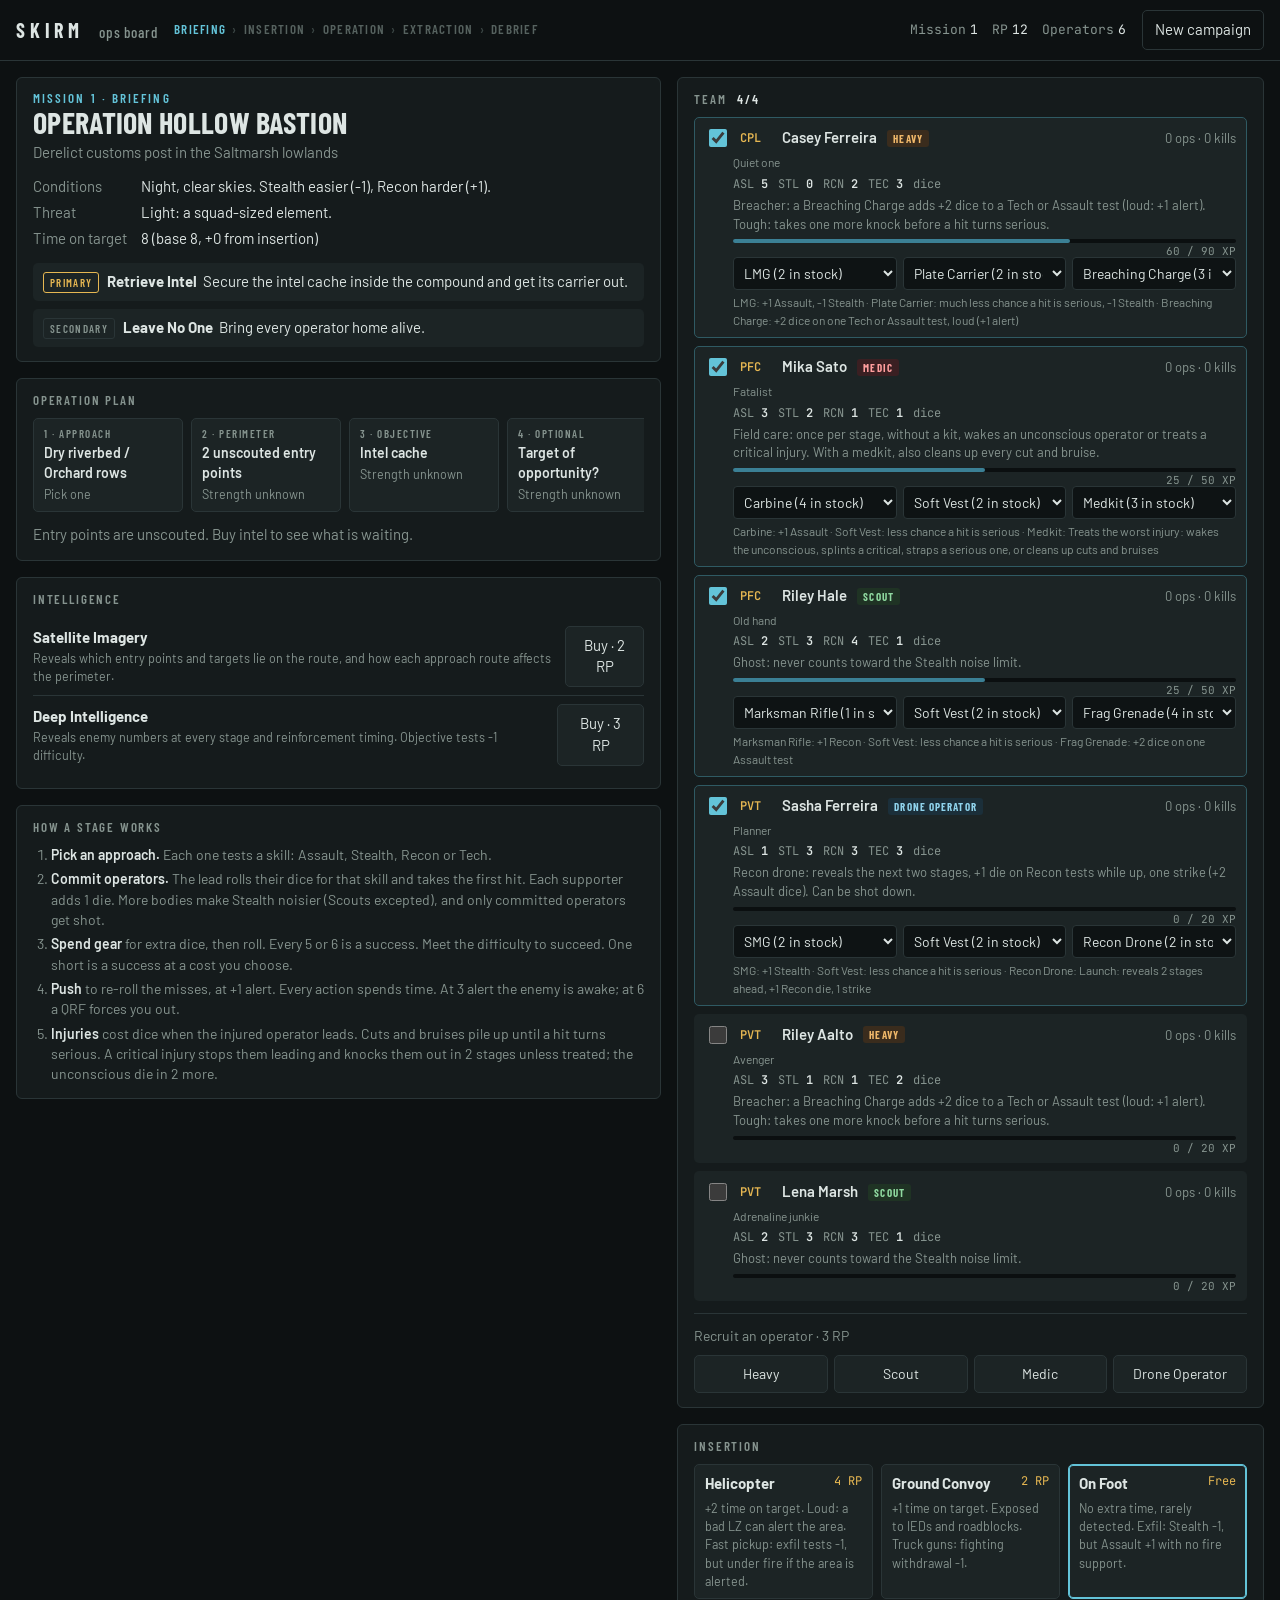
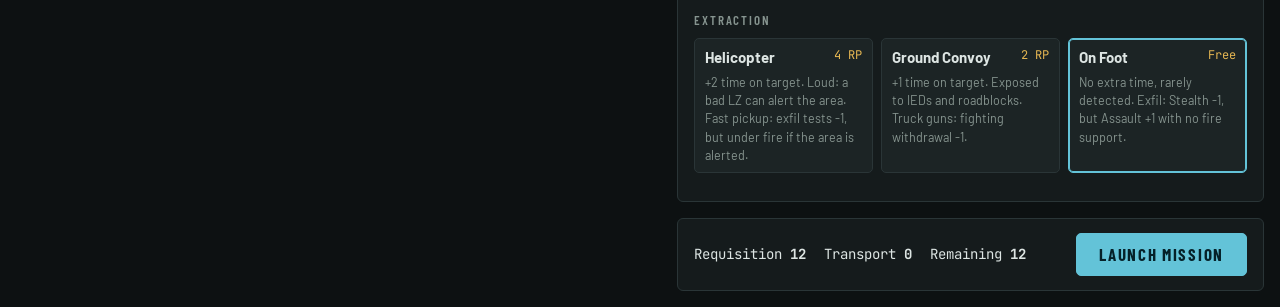
==== commit 248a1142: "Archive the hex version in OLD_HEX; the ops board is now the game Move the hex browser build and the" ====
--- a/ops.html
+++ b/ops.html
@@ -2,2259 +2,9 @@
 <html lang="en">
 <head>
 <meta charset="utf-8">
-<meta name="viewport" content="width=device-width, initial-scale=1, viewport-fit=cover">
-<title>SKIRM Ops Board</title>
-<meta name="claude:viewport-fit-sides" content="cover">
-<link rel="preconnect" href="https://fonts.googleapis.com">
-<link rel="preconnect" href="https://fonts.gstatic.com" crossorigin>
-<link rel="stylesheet" href="https://fonts.googleapis.com/css2?family=Barlow+Condensed:wght@500;600;700&family=Barlow:wght@400;500;600&family=JetBrains+Mono:wght@400;600&display=swap">
-<style>
-/* SKIRM, abstract mode: the mission is a route of stages, each resolved by approach + committed operators + dice. */
-:root {
-  --bg: #0d1112;
-  --panel: #151b1c;
-  --panel-2: #1c2425;
-  --line: #2a3537;
-  --fg: #dde5e3;
-  --muted: #86948f;
-  --accent: #63c3d8;
-  --accent-ink: #052129;
-  --ok: #73d08c;
-  --warn: #e3c351;
-  --bad: #e2645b;
-  --gold: #e6b752;
-  --toast-bg: #2b1614;
-  --toast-fg: #ffd9d4;
-  --display: "Barlow Condensed", "Arial Narrow", "Roboto Condensed", sans-serif;
-  --body: "Barlow", "Segoe UI", system-ui, sans-serif;
-  --mono: "JetBrains Mono", ui-monospace, Consolas, monospace;
-  --radius: 6px;
-  color-scheme: dark;
-}
-* { box-sizing: border-box; }
-:root { padding-top: env(safe-area-inset-top, 0px); padding-bottom: env(safe-area-inset-bottom, 0px); }
-body { margin: 0; }
-[hidden] { display: none !important; }
-html, body { height: 100%; }
-body { background: var(--bg); color: var(--fg); font: 15px/1.45 var(--body); }
-body::before { content: ""; position: fixed; inset: 0 0 auto; height: env(safe-area-inset-top, 0px); z-index: 10; background: var(--bg); }
-#app { min-height: 100%; display: flex; flex-direction: column; }
-h1 { font: 700 30px/1.05 var(--display); letter-spacing: 0.01em; margin: 2px 0 4px; text-wrap: balance; text-transform: uppercase; }
-h2 { font: 700 24px/1.1 var(--display); letter-spacing: 0.01em; margin: 2px 0 4px; text-transform: uppercase; }
-h3 { font: 600 13px/1.2 var(--display); text-transform: uppercase; letter-spacing: 0.14em; color: var(--muted); margin: 0 0 10px; }
-small, .muted { color: var(--muted); }
-button, select, input { font: inherit; }
-:focus-visible { outline: 2px solid var(--accent); outline-offset: 2px; }
-
-.top {
-  position: sticky; top: env(safe-area-inset-top, 0px); z-index: 5;
-  display: flex; align-items: center; gap: 16px; flex-wrap: wrap;
-  padding-block: 10px; padding-left: max(16px, env(safe-area-inset-left, 0px)); padding-right: max(16px, env(safe-area-inset-right, 0px));
-  background: var(--bg); border-bottom: 1px solid var(--line);
-}
-.brand { font: 700 20px/1 var(--display); letter-spacing: 0.24em; }
-.brand span { font-weight: 500; letter-spacing: 0.06em; color: var(--muted); margin-left: 6px; font-size: 15px; }
-.phases { display: flex; gap: 6px; align-items: center; flex: 1; font: 600 13px/1 var(--display); text-transform: uppercase; letter-spacing: 0.1em; min-width: 0; }
-.phases span { color: #56625f; }
-.phases span.done { color: var(--muted); }
-.phases span.on { color: var(--accent); }
-.phases i { color: #3a4644; font-style: normal; }
-.stats { display: flex; gap: 14px; font: 13px var(--mono); font-variant-numeric: tabular-nums; }
-.stats b { color: var(--muted); font-weight: 400; margin-right: 4px; }
-.top a.btn { text-decoration: none; }
-
-main { flex: 1; min-height: 0; padding-block: 16px; padding-left: max(16px, env(safe-area-inset-left, 0px)); padding-right: max(16px, env(safe-area-inset-right, 0px)); }
-
-.card { background: var(--panel); border: 1px solid var(--line); border-radius: var(--radius); padding: 14px 16px; min-width: 0; }
-.eyebrow { font: 600 13px/1 var(--display); text-transform: uppercase; letter-spacing: 0.16em; color: var(--accent); }
-.btn { background: var(--panel-2); color: var(--fg); border: 1px solid var(--line); border-radius: 5px; padding: 8px 12px; cursor: pointer; touch-action: manipulation; }
-.btn:hover:not(:disabled) { border-color: #4b5b58; }
-.btn:disabled { opacity: 0.4; cursor: not-allowed; }
-.btn.primary { background: var(--accent); color: var(--accent-ink); border-color: var(--accent); font-weight: 600; }
-.btn.danger { color: var(--bad); }
-.btn.armed { border-color: var(--gold); color: var(--gold); }
-.btn.ghost { background: transparent; }
-.btn.big { padding: 12px 22px; font: 700 17px/1 var(--display); text-transform: uppercase; letter-spacing: 0.1em; }
-.chip { display: inline-block; font: 600 12px/1 var(--display); padding: 4px 8px; border-radius: 99px; border: 1px solid currentColor; text-transform: uppercase; letter-spacing: 0.1em; white-space: nowrap; }
-.chip.ok { color: var(--ok); } .chip.warn { color: var(--warn); } .chip.bad { color: var(--bad); }
-.chip.gold, .gold { color: var(--gold); font-style: normal; }
-#toast {
-  position: fixed; left: 50%; transform: translateX(-50%); bottom: calc(18px + env(safe-area-inset-bottom, 0px)); z-index: 50;
-  background: var(--toast-bg); color: var(--toast-fg); border: 1px solid var(--bad); padding: 10px 16px; border-radius: 6px; max-width: min(90vw, 560px);
-}
-
-/* briefing */
-.briefing { display: grid; grid-template-columns: minmax(0, 1.1fr) minmax(0, 1fr); gap: 16px; max-width: 1400px; margin: 0 auto; }
-.col { display: flex; flex-direction: column; gap: 16px; min-width: 0; }
-.area { color: var(--muted); margin: 0 0 12px; }
-.facts { display: grid; grid-template-columns: max-content 1fr; gap: 4px 14px; margin: 0 0 14px; }
-.facts dt { color: var(--muted); } .facts dd { margin: 0; }
-.objectives { list-style: none; padding: 0; margin: 0; display: grid; gap: 8px; }
-.objectives li { background: var(--panel-2); padding: 8px 10px; border-radius: 5px; }
-.objectives b { margin-right: 6px; }
-.tag { font: 600 11px/1 var(--display); text-transform: uppercase; letter-spacing: 0.12em; color: var(--muted); border: 1px solid var(--line); border-radius: 3px; padding: 3px 6px; margin-right: 8px; }
-.tag.primary { color: var(--gold); border-color: var(--gold); }
-.intel-row { display: flex; justify-content: space-between; align-items: center; gap: 12px; padding: 8px 0; border-top: 1px solid var(--line); }
-.intel-row:first-of-type { border-top: 0; }
-.intel-row small { display: block; }
-.humint { margin-top: 8px; padding: 10px; background: #261816; border: 1px solid #4b2825; border-radius: 5px; display: grid; gap: 4px; }
-.count { color: var(--fg); margin-left: 6px; }
-.roster { display: grid; gap: 8px; }
-.op { background: var(--panel-2); border: 1px solid transparent; border-radius: 5px; padding: 8px 10px; }
-.op.on { border-color: #2f5a63; } .op.off { opacity: 0.55; }
-.op-head { display: flex; align-items: center; gap: 10px; cursor: pointer; flex-wrap: wrap; }
-.op-head input { accent-color: var(--accent); width: 18px; height: 18px; }
-.rank { font: 600 12px var(--mono); color: var(--gold); min-width: 32px; }
-.name { font-weight: 600; }
-.op .meta { color: var(--muted); font-size: 13px; margin-left: auto; }
-.xp { position: relative; height: 4px; background: #0b0f10; border-radius: 2px; margin: 6px 0 14px 28px; }
-.xp i { position: absolute; inset: 0 auto 0 0; background: #3b8095; border-radius: 2px; }
-.xp small { position: absolute; right: 0; top: 5px; font: 11px var(--mono); }
-.loadout { display: grid; grid-template-columns: repeat(3, minmax(0, 1fr)); gap: 6px; margin: 0 0 4px 28px; }
-.loadout select { background: #0e1314; color: var(--fg); border: 1px solid var(--line); border-radius: 4px; padding: 6px; font-size: 14px; min-width: 0; width: 100%; }
-.loadout-hint { margin-left: 28px; font-size: 12px; color: var(--muted); }
-.fallen { margin-top: 10px; font-size: 13px; color: var(--muted); font-style: italic; }
-.cls { display: inline-block; font: 700 11px/1 var(--display); text-transform: uppercase; letter-spacing: 0.1em; padding: 3px 6px; border-radius: 3px; background: var(--cls-bg); color: var(--cls-fg); white-space: nowrap; }
-.cls-heavy { --cls-bg: #3a2c1d; --cls-fg: #f0b86a; }
-.cls-scout { --cls-bg: #1f3324; --cls-fg: #8fd9a0; }
-.cls-medic { --cls-bg: #3a1f22; --cls-fg: #ff9e9e; }
-.cls-drone { --cls-bg: #1b2f3a; --cls-fg: #8fd3ec; }
-.ability { margin: 4px 0 0 28px; font-size: 13px; color: var(--muted); }
-.skillline { margin: 4px 0 0 28px; font: 12px var(--mono); color: var(--muted); display: flex; gap: 10px; flex-wrap: wrap; }
-.skillline b { color: var(--fg); font-weight: 600; }
-.recruit { margin-top: 12px; padding-top: 12px; border-top: 1px solid var(--line); display: grid; gap: 8px; font-size: 14px; color: var(--muted); }
-.recruit-btns, .class-pick { display: grid; grid-template-columns: repeat(auto-fit, minmax(130px, 1fr)); gap: 6px; }
-.class-card { display: grid; gap: 6px; justify-items: start; text-align: left; }
-.class-card small { font-size: 12.5px; }
-.vehicles { display: grid; grid-template-columns: repeat(3, minmax(0, 1fr)); gap: 8px; margin-bottom: 14px; }
-.veh { background: var(--panel-2); border: 1px solid var(--line); border-radius: 5px; padding: 8px 10px; cursor: pointer; display: grid; gap: 4px; align-content: start; }
-.veh.on { border-color: var(--accent); box-shadow: inset 0 0 0 1px var(--accent); }
-.veh input { position: absolute; opacity: 0; pointer-events: none; }
-.veh-head { display: flex; justify-content: space-between; gap: 6px; }
-.veh .cost { font: 12px var(--mono); color: var(--gold); }
-.veh small { font-size: 12.5px; }
-.launch { display: flex; align-items: center; justify-content: space-between; gap: 16px; flex-wrap: wrap; }
-.budget { display: flex; gap: 18px; font: 14px var(--mono); font-variant-numeric: tabular-nums; flex-wrap: wrap; }
-.budget .bad { color: var(--bad); }
-.howto ol { margin: 0; padding-left: 18px; display: grid; gap: 4px; color: var(--muted); font-size: 14px; }
-.howto b { color: var(--fg); font-weight: 600; }
-
-/* route track (briefing preview and operation) */
-.route { list-style: none; margin: 0; padding: 0 0 4px; display: grid; grid-auto-flow: column; grid-auto-columns: minmax(150px, 1fr); gap: 8px; overflow-x: auto; }
-.node { background: var(--panel-2); border: 1px solid var(--line); border-radius: 5px; padding: 8px 10px; min-width: 0; display: grid; gap: 2px; align-content: start; }
-.node.cur { border-color: var(--accent); box-shadow: inset 0 0 0 1px var(--accent); }
-.node.done { opacity: 0.55; }
-.node.skipped { opacity: 0.4; text-decoration: line-through; }
-.node .k { font: 600 11px/1.2 var(--display); text-transform: uppercase; letter-spacing: 0.14em; color: var(--muted); }
-.node.cur .k { color: var(--accent); }
-.node b { font-weight: 600; font-size: 14px; }
-.node small { font-size: 12.5px; }
-
-/* operation */
-.ops { max-width: 1400px; margin: 0 auto; display: grid; gap: 12px; }
-.ops-head { display: grid; gap: 12px; }
-.clocks { display: flex; gap: 12px 28px; flex-wrap: wrap; align-items: flex-end; }
-.meter { display: grid; gap: 5px; }
-.meter .label { font: 600 12px/1 var(--display); text-transform: uppercase; letter-spacing: 0.14em; color: var(--muted); }
-.meter .label b { color: var(--fg); margin-left: 6px; letter-spacing: 0.06em; }
-.pipbar { display: flex; gap: 4px; }
-.pipbar i { width: 22px; height: 10px; border-radius: 2px; background: #0a0d0e; border: 1px solid var(--line); }
-.pipbar.alert i.on { background: var(--warn); border-color: var(--warn); }
-.pipbar.alert i.on.hot { background: var(--bad); border-color: var(--bad); }
-.pipbar.alert i.tier { margin-left: 8px; }
-.pipbar.time i.on { background: var(--accent); border-color: var(--accent); }
-.meter small { font-size: 12.5px; }
-.ops-grid { display: grid; grid-template-columns: minmax(0, 1fr) 340px; gap: 12px; align-items: start; }
-.sit-text { color: var(--muted); margin: 0 0 14px; }
-.section-label { font: 600 12px/1 var(--display); text-transform: uppercase; letter-spacing: 0.14em; color: var(--muted); margin: 0 0 8px; }
-.appr-list { display: grid; grid-template-columns: repeat(auto-fit, minmax(210px, 1fr)); gap: 8px; margin-bottom: 16px; }
-.appr { text-align: left; display: grid; gap: 6px; align-content: start; background: var(--panel-2); border: 1px solid var(--line); color: var(--fg); border-radius: 5px; padding: 10px; cursor: pointer; touch-action: manipulation; }
-.appr.on { border-color: var(--accent); box-shadow: inset 0 0 0 1px var(--accent); }
-.appr .row { display: flex; justify-content: space-between; gap: 8px; align-items: center; }
-.appr small { font-size: 13px; }
-.diff { font: 600 13px var(--mono); color: var(--gold); white-space: nowrap; }
-.tags { display: flex; flex-wrap: wrap; gap: 4px; }
-.tags span { font-size: 12px; color: var(--muted); border: 1px solid var(--line); border-radius: 3px; padding: 1px 5px; }
-.tags .loud { color: #ffb6ae; border-color: #4b2825; }
-.tags .good { color: var(--ok); border-color: #1f4a2d; }
-.sk { display: inline-block; font: 700 11px/1 var(--display); letter-spacing: 0.1em; text-transform: uppercase; padding: 3px 6px; border-radius: 3px; }
-.sk-assault { background: #3a2c1d; color: #f0b86a; }
-.sk-stealth { background: #1f3324; color: #8fd9a0; }
-.sk-recon { background: #1b2f3a; color: #8fd3ec; }
-.sk-tech { background: #2e2640; color: #c9b8f5; }
-.commit { display: grid; grid-template-columns: repeat(auto-fit, minmax(150px, 1fr)); gap: 6px; margin-bottom: 16px; }
-.opbtn { display: grid; gap: 4px; text-align: left; background: var(--panel-2); border: 1px solid var(--line); color: var(--fg); border-radius: 5px; padding: 8px 10px; cursor: pointer; touch-action: manipulation; }
-.opbtn.on { border-color: var(--accent); background: #16292d; }
-.opbtn:disabled { opacity: 0.4; cursor: not-allowed; }
-.opbtn .name { font-size: 14px; }
-.dots { font: 13px var(--mono); color: var(--accent); letter-spacing: 1px; }
-.gear { display: flex; flex-wrap: wrap; gap: 6px; margin-bottom: 16px; }
-.gear .btn.on, .leadrow .btn.on { border-color: var(--gold); color: var(--gold); }
-.leadrow { display: flex; flex-wrap: wrap; gap: 6px; align-items: center; margin: -8px 0 16px; }
-.leadrow .btn { padding: 4px 10px; font-size: 13px; }
-.calc { display: grid; grid-template-columns: 1fr 1fr; gap: 10px 16px; background: #0e1314; border: 1px solid var(--line); border-radius: 5px; padding: 12px; margin-bottom: 14px; font-size: 13.5px; }
-.calc ul { list-style: none; margin: 4px 0 0; padding: 0; color: var(--muted); }
-.calc .big { font: 700 24px/1 var(--display); color: var(--fg); }
-.oddsbar { display: flex; height: 10px; border-radius: 3px; overflow: hidden; grid-column: 1 / -1; background: #0a0d0e; }
-.oddsbar .s { background: var(--ok); } .oddsbar .p { background: var(--warn); } .oddsbar .f { background: var(--bad); }
-.oddstext { grid-column: 1 / -1; font: 13px var(--mono); display: flex; gap: 14px; flex-wrap: wrap; }
-.oddstext .s { color: var(--ok); } .oddstext .p { color: var(--warn); } .oddstext .f { color: var(--bad); }
-.risk { grid-column: 1 / -1; display: grid; gap: 2px; font-size: 13px; }
-.risk .bad { color: #ffb6ae; } .risk .ok { color: var(--ok); }
-.actions-row { display: flex; gap: 8px; flex-wrap: wrap; justify-content: flex-end; align-items: center; }
-.actions-row .grow { flex: 1; }
-.dice { display: flex; flex-wrap: wrap; gap: 6px; margin: 14px 0; }
-.die { width: 40px; height: 40px; display: grid; place-items: center; border-radius: 6px; background: #0e1314; border: 1px solid var(--line); font: 700 20px var(--mono); color: var(--muted); animation: reveal 0.35s both; }
-.die.hit { background: #13301e; border-color: var(--ok); color: var(--ok); }
-.die.re { box-shadow: 0 0 0 2px var(--warn); }
-.outcome { font: 700 22px/1 var(--display); text-transform: uppercase; letter-spacing: 0.12em; margin-bottom: 6px; }
-.outcome.SUCCESS { color: var(--ok); } .outcome.PARTIAL { color: var(--warn); } .outcome.FAIL { color: var(--bad); }
-.costs { display: grid; grid-template-columns: repeat(auto-fit, minmax(180px, 1fr)); gap: 6px; margin: 12px 0; }
-.costs .btn { text-align: left; display: grid; gap: 2px; }
-.forks { display: grid; grid-template-columns: repeat(auto-fit, minmax(230px, 1fr)); gap: 10px; }
-.fork { display: grid; gap: 6px; align-content: start; background: var(--panel-2); border: 1px solid var(--line); border-radius: 5px; padding: 12px; }
-.fork .btn { justify-self: start; margin-top: 6px; }
-.fork ul { margin: 0; padding-left: 16px; font-size: 13.5px; color: var(--muted); }
-.unit { background: var(--panel-2); border: 1px solid transparent; border-radius: 5px; padding: 8px 10px; margin-bottom: 6px; display: grid; gap: 5px; }
-.unit.down { border-color: #4b2825; }
-.unit.gone { opacity: 0.5; }
-.unit .head { display: flex; gap: 6px; align-items: center; flex-wrap: wrap; }
-.injuries { list-style: none; margin: 0; padding: 0; display: grid; gap: 2px; font-size: 13px; }
-.injuries li { display: flex; gap: 8px; flex-wrap: wrap; align-items: baseline; }
-.injuries b { color: #ffb6ae; font-weight: 600; }
-.injuries span { color: var(--muted); font: 12px var(--mono); }
-.injuries li.crit b, .injuries li.crit span { color: var(--bad); }
-.unhurt { font-size: 13px; color: var(--ok); }
-.inj-short { font-size: 12px; color: #ffb6ae; }
-.healing { margin: 2px 0 0 28px; font-size: 12px; color: var(--warn); }
-.persona-line { margin: 4px 0 0 28px; font-size: 12px; color: var(--muted); display: flex; gap: 6px; flex-wrap: wrap; align-items: center; }
-.trait { font: 600 11px/1 var(--display); text-transform: uppercase; letter-spacing: 0.08em; color: var(--gold); border: 1px solid #5a4a24; border-radius: 3px; padding: 3px 5px; }
-.trait.bond { color: var(--accent); border-color: #1f4a4f; }
-/* interludes */
-.interlude { max-width: 900px; margin: 0 auto; }
-.interlude .scene { color: var(--muted); font-style: italic; margin: 0 0 16px; }
-.lines { display: grid; grid-template-columns: repeat(auto-fit, minmax(240px, 1fr)); gap: 10px; margin-bottom: 14px; }
-.line { display: grid; gap: 6px; align-content: start; text-align: left; background: var(--panel-2); border: 1px solid var(--line); color: var(--fg); border-radius: 5px; padding: 12px; cursor: pointer; font: inherit; touch-action: manipulation; }
-.line:hover:not(:disabled) { border-color: var(--accent); }
-.line.on { border-color: var(--gold); background: #2a2414; }
-.line.faded { opacity: 0.45; }
-.line:disabled { cursor: default; }
-.line .who { display: flex; gap: 6px; align-items: center; flex-wrap: wrap; }
-.line .persona { font-size: 12px; color: var(--muted); }
-.line q, .words q { font-size: 15px; line-height: 1.45; quotes: '\201C' '\201D'; }
-.line .hint { justify-self: start; font: 600 11px/1 var(--display); text-transform: uppercase; letter-spacing: 0.12em; color: var(--muted); border: 1px solid var(--line); border-radius: 3px; padding: 3px 6px; }
-.reveal { display: grid; gap: 4px; border: 1px solid var(--gold); border-radius: 5px; padding: 10px 12px; margin-bottom: 14px; animation: reveal 0.35s both; }
-.reveal b { color: var(--gold); } .reveal span { color: var(--fg); font-size: 14px; }
-.words { display: grid; gap: 10px; }
-.words div { display: grid; gap: 3px; }
-.words small { color: var(--gold); }
-.unit .skills { font: 12px var(--mono); color: var(--muted); display: flex; gap: 8px; flex-wrap: wrap; }
-.unit .skills b { color: var(--fg); font-weight: 600; }
-.unit .care { display: flex; gap: 6px; flex-wrap: wrap; }
-.unit .care .btn { padding: 4px 8px; font-size: 13px; }
-.log ol { list-style: none; margin: 0; padding: 0; font-size: 13.5px; max-height: 340px; overflow-y: auto; }
-.log li { padding: 3px 0; border-bottom: 1px solid #1c2425; color: #b6c1be; }
-.log .ev-turn { color: var(--accent); font-weight: 600; padding-top: 8px; }
-.log .ev-alert, .log .ev-down { color: #ffb6ae; } .log .ev-kill { color: var(--bad); } .log .ev-intel { color: var(--gold); } .log .ev-good { color: var(--ok); }
-
-/* reports */
-.report { max-width: 720px; margin: 24px auto; padding: 24px 28px; }
-.narrative { padding-left: 20px; margin: 18px 0 26px; display: grid; gap: 10px; font-size: 16px; }
-.narrative li { animation: reveal 0.5s both; }
-.narrative li.bad { color: #ffb6ae; }
-@keyframes reveal { from { opacity: 0.15; transform: translateY(4px); } to { opacity: 1; transform: none; } }
-
-/* debrief */
-.debrief { max-width: 960px; margin: 0 auto; display: grid; gap: 16px; }
-.verdict { display: inline-block; margin: 10px 0; padding: 6px 14px; border-radius: 5px; font: 700 18px/1 var(--display); text-transform: uppercase; letter-spacing: 0.14em; }
-.verdict.ok { background: #13301e; color: var(--ok); } .verdict.bad { background: #341715; color: var(--bad); }
-.obj-results { list-style: none; padding: 0; display: grid; gap: 4px; }
-.obj-results span { display: inline-block; width: 20px; }
-.obj-results .ok span { color: var(--ok); } .obj-results .bad span { color: var(--bad); }
-.table-wrap { overflow-x: auto; }
-.personnel { width: 100%; border-collapse: collapse; font-variant-numeric: tabular-nums; }
-.personnel th, .personnel td { text-align: left; padding: 7px 8px; border-bottom: 1px solid var(--line); white-space: nowrap; }
-.personnel th { color: var(--muted); font-weight: 500; font-size: 13px; }
-.personnel tr.lost td { color: var(--bad); }
-.split { display: grid; grid-template-columns: repeat(auto-fit, minmax(220px, 1fr)); gap: 16px; }
-.split ul { margin: 0; padding-left: 18px; }
-.debrief > .btn { justify-self: end; }
-
-@media (max-width: 980px) {
-  .briefing, .ops-grid { grid-template-columns: 1fr; }
-  .vehicles { grid-template-columns: 1fr; }
-  .phases { display: none; }
-  .launch { flex-direction: column; align-items: stretch; }
-}
-@media (max-width: 520px) {
-  .loadout { grid-template-columns: 1fr; }
-  .stats { gap: 10px; font-size: 12px; }
-  .calc { grid-template-columns: 1fr; }
-  h1 { font-size: 26px; }
-  .pipbar i { width: 16px; }
-}
-@media (prefers-reduced-motion: reduce) {
-  .narrative li, .die { animation: none; }
-}
-</style>
+<title>SKIRM</title>
+<meta http-equiv="refresh" content="0; url=index.html">
+<script>location.replace('index.html' + location.search + location.hash);</script>
 </head>
-<body>
-<div id="app">
-  <header class="top">
-    <div class="brand">SKIRM <span>ops board</span></div>
-    <nav class="phases" id="phases" aria-label="Mission phase"></nav>
-    <div class="stats" id="stats"></div>
-    <a class="btn ghost" href="index.html">Hex tactics</a>
-    <button id="btn-new" class="btn ghost" type="button">New campaign</button>
-  </header>
-  <main id="view"><p class="muted">Loading command terminal…</p></main>
-</div>
-<div id="toast" role="status" hidden></div>
-
-<script>
-'use strict';
-(() => {
-// =====================================================================================
-// RULES DATA: every balance number lives in these tables.
-// =====================================================================================
-const SKILLS = {
-  ASSAULT: { label: 'Assault', short: 'ASL' },
-  STEALTH: { label: 'Stealth', short: 'STL' },
-  RECON: { label: 'Recon', short: 'RCN' },
-  TECH: { label: 'Tech', short: 'TEC' },
-};
-// Weapons and armour add or remove dice; utilities are spent for a one-off effect.
-const ITEMS = {
-  CARBINE: { slot: 'WEAPON', label: 'Carbine', dice: { ASSAULT: 1 } },
-  SMG: { slot: 'WEAPON', label: 'SMG', dice: { STEALTH: 1 } },
-  DMR: { slot: 'WEAPON', label: 'Marksman Rifle', dice: { RECON: 1 } },
-  LMG: { slot: 'WEAPON', label: 'LMG', dice: { ASSAULT: 1, STEALTH: -1 } },
-  AK: { slot: 'WEAPON', label: 'AK Rifle', dice: { ASSAULT: 1 } },
-  VEST: { slot: 'ARMOR', label: 'Soft Vest', dr: 1 },
-  PLATE: { slot: 'ARMOR', label: 'Plate Carrier', dr: 2, dice: { STEALTH: -1 } }, // dr: lowers the severity roll of every hit
-  MEDKIT: { slot: 'UTILITY', label: 'Medkit' },
-  FRAG: { slot: 'UTILITY', label: 'Frag Grenade' },
-  BREACH: { slot: 'UTILITY', label: 'Breaching Charge' },
-  DRONE: { slot: 'UTILITY', label: 'Recon Drone' },
-};
-const GEAR_USE = { // consumables spent inside a test
-  FRAG: { skills: ['ASSAULT'], dice: 2 },
-  BREACH: { skills: ['TECH', 'ASSAULT'], dice: 2, alert: 1 },
-};
-const VEH = {
-  HELO: { label: 'Helicopter', cost: 4, risk: 25, time: 2, exfil: { all: -1 }, desc: '+2 time on target. Loud: a bad LZ can alert the area. Fast pickup: exfil tests -1, but under fire if the area is alerted.' },
-  GROUND: { label: 'Ground Convoy', cost: 2, risk: 20, time: 1, exfil: { ASSAULT: -1 }, desc: '+1 time on target. Exposed to IEDs and roadblocks. Truck guns: fighting withdrawal -1.' },
-  FOOT: { label: 'On Foot', cost: 0, risk: 10, time: 0, exfil: { STEALTH: -1, ASSAULT: 1 }, desc: 'No extra time, rarely detected. Exfil: Stealth -1, but Assault +1 with no fire support.' },
-};
-const INTEL = {
-  SATELLITE: { label: 'Satellite Imagery', cost: 2, desc: 'Reveals which entry points and targets lie on the route, and how each approach route affects the perimeter.' },
-  HUMINT: { label: 'Deep Intelligence', cost: 3, desc: 'Reveals enemy numbers at every stage and reinforcement timing. Objective tests -1 difficulty.' },
-};
-const OBJ = {
-  RETRIEVE_INTEL: { label: 'Retrieve Intel', desc: 'Secure the intel cache inside the compound and get its carrier out.' },
-  ELIMINATE_HVT: { label: 'Eliminate HVT', desc: 'A high-value target is holed up in the compound. Neutralise him.' },
-  NO_CASUALTIES: { label: 'Leave No One', desc: 'Bring every operator home alive.' },
-  UNDETECTED: { label: 'Ghost', desc: 'Complete the operation without the alert ever reaching the alarm line.' },
-};
-// An approach route shapes the stage that follows it.
-const ROUTES = {
-  RIVERBED: { label: 'Dry riverbed', text: 'Out of sight below the banks, but slow going.', time: 2, mod: { STEALTH: -1 } },
-  TRACK: { label: 'Farm track', text: 'The quickest way in, across open fields.', time: 1, mod: { STEALTH: 1 } },
-  RIDGE: { label: 'Ridgeline', text: 'High ground with a view over the target.', time: 2, mod: { RECON: -1 }, reveal: 2 },
-  ORCHARD: { label: 'Orchard rows', text: 'Tree cover right up to the outer wall.', time: 1, mod: {} },
-  CULVERT: { label: 'Storm culvert', text: 'Comes up right under the perimeter. Cramped.', time: 1, mod: { ASSAULT: 1, TECH: -1 } },
-};
-// Situations. Each approach: skill tested, base difficulty, extra time, and what success does.
-// kills: true = all hostiles at the stage; loud = they shoot back even when it works.
-const SIT = {
-  SENTRY: { kind: 'PERIMETER', label: 'Sentry post', text: 'Two guards with a radio watch the approach.', foes: 2, opts: [
-    { skill: 'STEALTH', diff: 3, label: 'Slip past', desc: 'Work around them in dead ground.' },
-    { skill: 'ASSAULT', diff: 3, label: 'Take them down', desc: 'Fast and violent. The shots will carry.', kills: true, loud: true, alert: 1 },
-    { skill: 'RECON', diff: 3, label: 'Time the rotation', desc: 'Watch, wait for the shift change, then move.', time: 1 }] },
-  PATROL: { kind: 'PERIMETER', label: 'Roving patrol', text: 'A three-man patrol sweeps the ground between you and the wall.', foes: 3, opts: [
-    { skill: 'STEALTH', diff: 3, label: 'Go to ground', desc: 'Lie still and let them walk past.' },
-    { skill: 'ASSAULT', diff: 4, label: 'Ambush', desc: 'Hit them from cover, all at once.', kills: true, loud: true, alert: 1 },
-    { skill: 'RECON', diff: 2, label: 'Shadow and avoid', desc: 'Track their route and slip in behind them.', time: 1 }] },
-  TOWER: { kind: 'PERIMETER', label: 'Watchtower', text: 'A searchlight sweeps the open ground from a tower on the wall.', foes: 1, opts: [
-    { skill: 'RECON', diff: 3, label: 'Overwatch shot', desc: 'One suppressed round from long range.', kills: true },
-    { skill: 'STEALTH', diff: 4, label: 'Crawl under the light', desc: 'Move only when the beam swings away.' },
-    { skill: 'TECH', diff: 3, label: 'Cut the generator', desc: 'Kill the power and walk in in the dark.', time: 1 }] },
-  GATE: { kind: 'PERIMETER', label: 'Chained gate', text: 'The only gap in the wire is a gate with a heavy chain.', foes: 0, opts: [
-    { skill: 'TECH', diff: 3, label: 'Cut the chain', desc: 'Bolt cutters and patience.' },
-    { skill: 'ASSAULT', diff: 2, label: 'Blow the gate', desc: 'Certain, and very loud.', alert: 2 },
-    { skill: 'STEALTH', diff: 3, label: 'Find a gap in the wire', desc: 'Walk the fence line looking for a weak spot.', time: 1 }] },
-  MINES: { kind: 'PERIMETER', label: 'Tripwire field', text: 'The approach is strung with tripwires and buried charges.', foes: 0, hazard: true, opts: [
-    { skill: 'TECH', diff: 3, label: 'Clear a lane', desc: 'Disarm a path, one device at a time.', time: 1 },
-    { skill: 'RECON', diff: 3, label: 'Spot the wires', desc: 'Read the ground and step around them.' },
-    { skill: 'STEALTH', diff: 4, label: 'Follow the goat track', desc: 'Where the locals walk, there are no mines.' }] },
-  DOGS: { kind: 'PERIMETER', label: 'Guard dogs', text: 'A handler walks two dogs along the outer wall.', foes: 1, opts: [
-    { skill: 'STEALTH', diff: 4, label: 'Stay downwind', desc: 'Keep the wind in your face and move slow.' },
-    { skill: 'ASSAULT', diff: 2, label: 'Silence them', desc: 'Quick and ugly. Someone might hear.', kills: true, loud: true, alert: 1 },
-    { skill: 'TECH', diff: 3, label: 'Drug the bait', desc: 'Leave something tasty and wait.', time: 1 }] },
-  INTEL: { kind: 'OBJECTIVE', label: 'Intel cache', text: 'The documents are in a safe in the main building.', foes: 2, opts: [
-    { skill: 'STEALTH', diff: 4, label: 'Lift it quietly', desc: 'In and out before anyone looks up.', intel: true },
-    { skill: 'TECH', diff: 3, label: 'Crack the safe', desc: 'Slow work with a stethoscope and a drill.', intel: true, time: 1 },
-    { skill: 'ASSAULT', diff: 3, label: 'Storm the building', desc: 'Clear it room by room, then take the safe.', intel: true, kills: true, loud: true, alert: 2 }] },
-  HVT: { kind: 'OBJECTIVE', label: 'High-value target', text: 'The HVT sleeps in the main building with his bodyguards.', foes: 3, opts: [
-    { skill: 'ASSAULT', diff: 4, label: 'Raid', desc: 'Breach and clear. Everyone inside goes down.', hvt: true, kills: true, loud: true, alert: 2 },
-    { skill: 'STEALTH', diff: 5, label: 'Silent kill', desc: 'Get to his bedside without waking anyone.', hvt: true },
-    { skill: 'RECON', diff: 4, label: 'Long shot', desc: 'Wait for him at the window, from the ridge.', hvt: true, alert: 2, time: 1 }] },
-  CACHE: { kind: 'OPTIONAL', label: 'Weapons cache', text: 'A guarded arms cache sits in an outbuilding.', foes: 1, opts: [
-    { skill: 'TECH', diff: 3, label: 'Pick the lock', desc: 'Quietly empty it.', cache: true },
-    { skill: 'ASSAULT', diff: 3, label: 'Grab it', desc: 'Drop the guard and take what you can carry.', cache: true, kills: true, loud: true, alert: 1 }] },
-  BREAK: { kind: 'EXFIL', label: 'Break contact', text: 'Get everyone to the extraction point.', foes: 1, opts: [
-    { skill: 'STEALTH', diff: 3, label: 'Ghost out', desc: 'Leave the way you came, silently.' },
-    { skill: 'ASSAULT', diff: 3, label: 'Fighting withdrawal', desc: 'Bound back under covering fire.', loud: true },
-    { skill: 'TECH', diff: 3, label: 'Booby-trap the trail', desc: 'Slow the pursuit with charges and wire.' }] },
-};
-const KIND = { APPROACH: 'Approach', PERIMETER: 'Perimeter', OBJECTIVE: 'Objective', OPTIONAL: 'Optional', EXFIL: 'Exfil' };
-const COSTS = {
-  ALERT: { label: '+1 alert', desc: 'Someone heard something.' },
-  TIME: { label: '-1 time', desc: 'It took longer than planned.' },
-  WOUND: { label: 'Take a hit', desc: 'The lead gets knocked about.' },
-};
-// Injuries. The player only ever sees the name and its effect; tier is the hidden severity:
-// 1 = minor (a few allowed), 2 = serious (one allowed), 3 = critical (one allowed; can't lead and
-// passes out unless treated). A hit that lands on a full tier escalates to the next one, and past
-// critical the operator is knocked unconscious. Dice effects apply when the operator leads a test.
-// fx = untreated, fxT = after treatment (a treated minor injury is gone). noise = Stealth difficulty when committed.
-const INJURIES = {
-  CUT_HAND: { tier: 1, label: 'Cut hand', fx: { TECH: -1 } },
-  GRAZE: { tier: 1, label: 'Bullet graze', fx: { ASSAULT: -1 } },
-  BRUISED_KNEE: { tier: 1, label: 'Bruised knee', fx: { STEALTH: -1 } },
-  RINGING_EARS: { tier: 1, label: 'Ringing ears', fx: { RECON: -1 } },
-  SPLIT_BROW: { tier: 1, label: 'Split eyebrow', fx: { RECON: -1 } },
-  TWISTED_WRIST: { tier: 1, label: 'Twisted wrist', fx: { ASSAULT: -1 } },
-  BROKEN_FINGER: { tier: 2, label: 'Broken finger', fx: { ASSAULT: -1, TECH: -1 }, fxT: { TECH: -1 }, treated: 'taped' },
-  SPRAINED_ANKLE: { tier: 2, label: 'Sprained ankle', fx: { STEALTH: -2 }, fxT: { STEALTH: -1 }, treated: 'strapped' },
-  CRACKED_RIBS: { tier: 2, label: 'Cracked ribs', fx: { ASSAULT: -1, STEALTH: -1 }, fxT: { ASSAULT: -1 }, treated: 'strapped' },
-  TORN_SHOULDER: { tier: 2, label: 'Torn shoulder', fx: { ASSAULT: -2 }, fxT: { ASSAULT: -1 }, treated: 'in a sling' },
-  BROKEN_NOSE: { tier: 2, label: 'Broken nose', fx: { RECON: -1, STEALTH: -1 }, fxT: { RECON: -1 }, treated: 'packed' },
-  BROKEN_ARM: { tier: 3, label: 'Broken arm', fxT: { ASSAULT: -2, TECH: -2 }, treated: 'splinted' },
-  BROKEN_LEG: { tier: 3, label: 'Broken leg', fxT: { STEALTH: -2 }, noise: 1, treated: 'splinted' },
-  CONCUSSION: { tier: 3, label: 'Concussion', fxT: { RECON: -2, TECH: -1 }, treated: 'monitored' },
-  BLEEDING: { tier: 3, label: 'Heavy bleeding', fxT: { ASSAULT: -1, STEALTH: -1, RECON: -1, TECH: -1 }, treated: 'bleeding stopped' },
-};
-const SERIOUS_AT = 7, CRITICAL_AT = 10, LETHAL_AT = 11; // severity = 2d6 + modifiers - armour: below 7 minor, 7-9 serious, 10 critical, 11+ knocked out
-const CRIT_STAGES = 2; // stages an untreated critical injury lasts before the operator passes out
-// Missions out after the debrief, by the worst injury: minor ones heal on the flight home.
-const RECOVERY = { 0: 0, 1: 0, 2: 1, 3: 2, 4: 3 }; // 4 = was knocked unconscious
-const RANKS = [['PVT', 'Private', 0], ['PFC', 'Private First Class', 20], ['CPL', 'Corporal', 50], ['SGT', 'Sergeant', 90], ['SSG', 'Staff Sergeant', 140], ['LT', 'Lieutenant', 200]];
-const MAX_TEAM = 4, MAX_SUPPORT = 2, BASE_TIME = 8, ALERT_TIER = 3, ALERT_MAX = 6, STEALTH_LIMIT = 2, BLEED_STAGES = 2;
-const RECRUIT_COST = 3, ROSTER_MIN = 6, ROSTER_MAX = 8;
-// Class = permanent role fixed at recruitment: dice per skill, minor injuries shrugged off (grit), and what gear it may carry (default-pick order).
-const CLASSES = {
-  HEAVY: { label: 'Heavy', grit: 4, dice: { ASSAULT: 3, STEALTH: 1, RECON: 1, TECH: 2 }, weapons: ['LMG', 'CARBINE', 'AK'], armor: ['PLATE', 'VEST'], utility: ['BREACH', 'FRAG'],
-    ability: 'Breacher: a Breaching Charge adds +2 dice to a Tech or Assault test (loud: +1 alert). Tough: takes one more knock before a hit turns serious.' },
-  SCOUT: { label: 'Scout', grit: 3, dice: { ASSAULT: 2, STEALTH: 3, RECON: 3, TECH: 1 }, weapons: ['DMR', 'SMG', 'CARBINE', 'AK'], armor: ['VEST'], utility: ['FRAG', 'MEDKIT'],
-    ability: 'Ghost: never counts toward the Stealth noise limit.' },
-  MEDIC: { label: 'Medic', grit: 3, dice: { ASSAULT: 2, STEALTH: 2, RECON: 1, TECH: 1 }, weapons: ['CARBINE', 'SMG', 'AK'], armor: ['VEST'], utility: ['MEDKIT'],
-    ability: 'Field care: once per stage, without a kit, wakes an unconscious operator or treats a critical injury. With a medkit, also cleans up every cut and bruise.' },
-  DRONE: { label: 'Drone Operator', grit: 3, dice: { ASSAULT: 1, STEALTH: 2, RECON: 3, TECH: 3 }, weapons: ['SMG', 'CARBINE', 'AK'], armor: ['VEST'], utility: ['DRONE', 'FRAG'],
-    ability: 'Recon drone: reveals the next two stages, +1 die on Recon tests while up, one strike (+2 Assault dice). Can be shot down.' },
-};
-const ADJ = ['Silent', 'Iron', 'Broken', 'Pale', 'Crimson', 'Hollow', 'Distant', 'Bitter', 'Northern', 'Sudden'];
-const NOUN = ['Harrier', 'Lantern', 'Anvil', 'Meridian', 'Thicket', 'Sparrow', 'Bastion', 'Ember', 'Gauntlet', 'Kestrel'];
-const AREAS = ['Walled farmstead in the Varra highlands', "Abandoned pumping station on the Dry Fork", "Smuggler's waystation near the Kessel border crossing", 'Fortified orchard outside the town of Ostrow', 'Derelict customs post in the Saltmarsh lowlands'];
-const FIRST = ['Alex', 'Sam', 'Jordan', 'Riley', 'Casey', 'Morgan', 'Niko', 'Tariq', 'Elena', 'Mika', 'Jonas', 'Aino', 'Viktor', 'Lena', 'Omar', 'Petra', 'Dario', 'Iris', 'Kai', 'Sasha'];
-const LAST = ['Hale', 'Korhonen', 'Reyes', 'Novak', 'Brandt', 'Okafor', 'Lindqvist', 'Marsh', 'Varga', 'Sato', 'Kowalski', 'Moreau', 'Haddad', 'Petrov', 'Quinn', 'Aalto', 'Ferreira', 'Doyle', 'Ivanova', 'Kerr'];
-
-const rankIdx = (xp) => { let i = 0; RANKS.forEach((r, k) => { if (xp >= r[2]) i = k; }); return i; };
-const nextXp = (xp) => { const i = rankIdx(xp); return i + 1 < RANKS.length ? RANKS[i + 1][2] : -1; };
-const rankDice = (xp) => { const i = rankIdx(xp); return i >= 4 ? 2 : i >= 2 ? 1 : 0; };
-const compFactor = (e) => ({ DAY: 1, DUSK: 0.8, NIGHT: 0.6 })[e.time];
-/** Difficulty modifiers from time of day and weather, per skill. */
-function envMods(e, skill) {
-  const out = [];
-  const t = { DAY: { STEALTH: 1 }, DUSK: {}, NIGHT: { STEALTH: -1, RECON: 1 } }[e.time][skill];
-  if (t) out.push({ label: e.time === 'DAY' ? 'Daylight' : 'Darkness', v: t });
-  const w = { CLEAR: {}, RAIN: { STEALTH: -1, RECON: 1 }, FOG: { STEALTH: -1, RECON: 1 } }[e.weather][skill];
-  if (w) out.push({ label: e.weather === 'RAIN' ? 'Heavy rain' : 'Dense fog', v: w });
-  return out;
-}
-function envSummary(e) {
-  const base = `${{ DAY: 'Daylight', DUSK: 'Dusk', NIGHT: 'Night' }[e.time]}, ${{ CLEAR: 'clear skies', RAIN: 'heavy rain', FOG: 'dense fog' }[e.weather]}.`;
-  const fx = Object.keys(SKILLS).map((k) => [k, envMods(e, k).reduce((s, x) => s + x.v, 0)]).filter(([, v]) => v)
-    .map(([k, v]) => `${SKILLS[k].label} ${v > 0 ? 'harder' : 'easier'} (${v > 0 ? '+' : ''}${v})`);
-  return `${base} ${fx.length ? fx.join(', ') + '.' : 'No effect on tests.'}`;
-}
-const signed = (v) => (v > 0 ? '+' : '') + v;
-function itemSummary(id) {
-  const it = ITEMS[id];
-  if (it.slot !== 'UTILITY') return [it.dr ? `${it.dr > 1 ? 'much ' : ''}less chance a hit is serious` : '', ...Object.entries(it.dice || {}).map(([k, v]) => `${signed(v)} ${SKILLS[k].label}`)].filter(Boolean).join(', ');
-  return {
-    MEDKIT: 'Treats the worst injury: wakes the unconscious, splints a critical, straps a serious one, or cleans up cuts and bruises',
-    FRAG: `+${GEAR_USE.FRAG.dice} dice on one Assault test`,
-    BREACH: `+${GEAR_USE.BREACH.dice} dice on one Tech or Assault test, loud (+1 alert)`,
-    DRONE: 'Launch: reveals 2 stages ahead, +1 Recon die, 1 strike',
-  }[id];
-}
-/** Dice an operator brings to a skill test: class + rank + weapon + armour. */
-function diceFor(cls, xp, weapon, armor, skill) {
-  let n = CLASSES[cls].dice[skill] + rankDice(xp);
-  for (const it of [weapon, armor]) if (it && ITEMS[it].dice?.[skill]) n += ITEMS[it].dice[skill];
-  return Math.max(0, n);
-}
-
-// =====================================================================================
-// INTERLUDES: personalities, what they talk about, and what the chosen words do.
-// Before the mission each operator raises one topic; the player keeps one statement, which becomes a
-// one-mission omen. After it, survivors reflect on what happened; the kept statement becomes a lasting trait,
-// bond or signature weapon. Personality only decides which topics someone favours and how they say it.
-// =====================================================================================
-const PERSONAS = {
-  STOIC: { label: 'Stoic professional', likes: ['OBJECTIVE', 'INTEL', 'REFLECT'] },
-  JOKER: { label: 'Joker', likes: ['MATE', 'RIDE', 'BOOM'] },
-  FATALIST: { label: 'Fatalist', likes: ['FATE', 'THREAT', 'LOST'] },
-  ROOKIE: { label: 'Wide-eyed rookie', likes: ['GEAR', 'MATE', 'SURVIVOR', 'HELPED_BY'] },
-  GEARHEAD: { label: 'Gearhead', likes: ['GEAR', 'SIGNATURE', 'BOOM'] },
-  GLORY: { label: 'Glory hound', likes: ['OBJECTIVE', 'KILL', 'THREAT'] },
-  GUARDIAN: { label: 'Guardian', likes: ['MATE', 'HELPED', 'LOST'] },
-  SUPERSTITIOUS: { label: 'Superstitious', likes: ['ENV', 'FATE', 'SURVIVOR'] },
-  MERC: { label: 'Mercenary', likes: ['RIDE', 'OBJECTIVE', 'KILL'] },
-  PLANNER: { label: 'Planner', likes: ['INTEL', 'BLIND', 'GHOST'] },
-  LONER: { label: 'Lone wolf', likes: ['BLIND', 'THREAT', 'GHOST'] },
-  JUNKIE: { label: 'Adrenaline junkie', likes: ['THREAT', 'BOOM', 'SURVIVOR'] },
-  HOMESICK: { label: 'Homesick', likes: ['FATE', 'RIDE', 'LOST'] },
-  PHILOSOPHER: { label: 'Philosopher', likes: ['ENV', 'FATE', 'REFLECT'] },
-  AVENGER: { label: 'Avenger', likes: ['THREAT', 'KILL', 'NEMESIS'] },
-  PERFECTIONIST: { label: 'Perfectionist', likes: ['GEAR', 'INTEL', 'SIGNATURE'] },
-  OPTIMIST: { label: 'Optimist', likes: ['ENV', 'MATE', 'HELPED_BY'] },
-  VETERAN: { label: 'Old hand', likes: ['INTEL', 'MATE', 'REFLECT'] },
-  BELIEVER: { label: 'True believer', likes: ['OBJECTIVE', 'FATE', 'NEMESIS'] },
-  QUIET: { label: 'Quiet one', likes: ['GEAR', 'ENV', 'GHOST'] },
-};
-// Topics. hint = what the player sees before choosing. IN = before the mission, OUT = after it.
-const TOPICS = {
-  GEAR: { at: 'IN', hint: 'Gear' }, THREAT: { at: 'IN', hint: 'Adversary' }, INTEL: { at: 'IN', hint: 'Intel' }, BLIND: { at: 'IN', hint: 'Instinct' },
-  ENV: { at: 'IN', hint: 'Conditions' }, MATE: { at: 'IN', hint: 'Teammate' }, OBJECTIVE: { at: 'IN', hint: 'Objective' }, FATE: { at: 'IN', hint: 'Fate' },
-  RIDE: { at: 'IN', hint: 'The way out' },
-  KILL: { at: 'OUT', hint: 'Marksmanship' }, BOOM: { at: 'OUT', hint: 'Explosives' }, HELPED: { at: 'OUT', hint: 'Bond' }, HELPED_BY: { at: 'OUT', hint: 'Bond' },
-  LOST: { at: 'OUT', hint: 'Loss' }, SIGNATURE: { at: 'OUT', hint: 'Weapon' }, SURVIVOR: { at: 'OUT', hint: 'Survival' }, GHOST: { at: 'OUT', hint: 'Stealth' },
-  NEMESIS: { at: 'OUT', hint: 'Adversary' }, REFLECT: { at: 'OUT', hint: 'Reflection' },
-};
-// Lasting traits from extraction interludes (max TRAIT_CAP each).
-const TRAITS = {
-  DEADEYE: { label: 'Deadeye', desc: '+1 Assault die when leading' },
-  DEMOLITIONS: { label: 'Demolitions', desc: '+1 die from frags, breaching charges and drone strikes' },
-  GRIT: { label: 'Grit', desc: 'takes one more cut or bruise before a hit turns serious' },
-  SURVIVOR: { label: 'Survivor', desc: 'once per mission, shrugs off a hit that would knock them out' },
-  SHADOW: { label: 'Shadow', desc: '+1 Stealth die when leading' },
-};
-const TRAIT_CAP = 3, BOND_CAP = 2, NEMESIS_XP = 15, GRUDGE_XP = 20, REFLECT_XP = 10;
-const WEAPON_NAME = { CARBINE: 'carbine', SMG: 'SMG', DMR: 'marksman rifle', LMG: 'LMG', AK: 'AK' };
-const THREAT_NAME = { SENTRY: 'the sentries', PATROL: 'that patrol', TOWER: 'the watchtower', MINES: 'the tripwires', DOGS: 'the dogs', INTEL: 'the guards on the cache', HVT: 'the HVT', CACHE: 'the cache guard' };
-const SCENES = {
-  IN: { HELO: ['The helicopter lifts off and banks toward the hills. Through the open door, the lights of the base shrink to nothing.', 'When the rotor noise swallows the talk, whose words stay with you?'],
-    GROUND: ['The convoy pulls out of the gate onto the dark road. The trucks rattle; someone checks a radio for the third time.', 'When the talk dies down to engine noise, whose words stay with you?'],
-    FOOT: ['The team moves out past the last checkpoint. One last huddle in the treeline before the walk.', 'When the column goes silent, whose words stay with you?'] },
-  OUT: { HELO: ['The helicopter claws away from the clearing. Nobody speaks until the ground falls far behind.', 'On the long flight back, whose words stay with you?'],
-    GROUND: ['The trucks roar back onto the road. The adrenaline drains out, and the talking starts.', 'On the drive back, whose words stay with you?'],
-    FOOT: ['The team pushes through the treeline toward friendly lines. Once it is safe, someone breaks the silence.', 'On the long walk home, whose words stay with you?'] },
-};
-// Slots: {weapon} {threat} {intel} {env} {mate} {objective} {ride} (IN); {feat} {boom} {mate} {fallen} {weapon} {threat} (OUT).
-// Operator names are unisex, so lines use names, never pronouns, for other operators.
-const LINES = {
-  STOIC: {
-    GEAR: 'Cleaned the {weapon}, checked it twice. It will do its job. So will I.',
-    THREAT: 'Only thing on this op I do not like is {threat}. Does not change the plan.',
-    INTEL: 'Read {intel} cover to cover. Good work. We stick to it until it stops being true.',
-    BLIND: 'No intel. Fine. Eyes open, mouths shut, we find out the old-fashioned way.',
-    ENV: 'Weather is weather. Work with {env}, not against it.',
-    MATE: 'Stay on my left, {mate}. Same as always.',
-    OBJECTIVE: 'We go in, we get {objective}, we come home. Nothing else matters tonight.',
-    FATE: "If it's my turn, it's my turn. Until then I've got work to do.",
-    RIDE: "Check your watches. If we're late getting to {ride}, nobody waits.",
-    KILL: "Clean work tonight, {feat}. Doesn't need talking about. But it was clean.",
-    BOOM: 'Textbook use of {boom}. That is all it was.',
-    HELPED: "I did what anyone would for {mate}. Don't make it a thing.",
-    HELPED_BY: "I owe {mate}. I don't forget debts.",
-    LOST: "We lost {fallen}. We grieve at home. Not here.",
-    SIGNATURE: "The {weapon} didn't miss a beat all night. I'm keeping it.",
-    SURVIVOR: "Went dark for a while back there. I'm back. Moving on.",
-    GHOST: "In and out and nobody knew. That's how it's supposed to go.",
-    NEMESIS: "Said {threat} would be trouble. Was. Isn't anymore.",
-    REFLECT: "Debrief me later. Right now I'm going over every step we took.",
-  },
-  JOKER: {
-    GEAR: "If the {weapon} jams, I'm throwing it at them. Worked in a movie once.",
-    THREAT: "Fun fact: I've been having nightmares about {threat}. Unfun fact: they were documentaries.",
-    INTEL: "According to {intel}, it's a quiet night. So naturally I wore my running shoes.",
-    BLIND: 'No intel, huh? Love a surprise party. Hate it when the party has guns.',
-    ENV: 'Ah, {env}. Perfect for romance. Or ambushes. Mostly ambushes.',
-    MATE: "{mate}, if I die you can have my snacks. If you die, I'm taking your boots.",
-    OBJECTIVE: "Grab {objective}, home by breakfast. I've already ordered the pancakes.",
-    FATE: "My horoscope said 'avoid confrontation'. Wrong job for that, I guess.",
-    RIDE: 'Five stars for the ride in. Let us hope the trip to {ride} gets better reviews.',
-    KILL: 'Did everyone see me {feat}? I need witnesses. For the memoir.',
-    BOOM: 'Was {boom} strictly necessary? No. Was it beautiful? Also no. It was spectacular.',
-    HELPED: 'Patched up {mate} with tape and bad jokes. Mostly the jokes did it.',
-    HELPED_BY: '{mate} saved my life. Now I have to be nice forever. Worst part of the night.',
-    LOST: "{fallen} would've had a joke for this. I can't think of one.",
-    SIGNATURE: "Me and the {weapon} are official now. I'm naming it. Don't laugh.",
-    SURVIVOR: "Blacked out, saw a bright light. Turned out to be a medic's flashlight. Disappointing afterlife.",
-    GHOST: 'Nobody saw us. Honestly, a little insulting.',
-    NEMESIS: 'Remember {threat}? Me neither. Not anymore.',
-    REFLECT: 'Long night. Somebody say something stupid so I can stop thinking.',
-  },
-  FATALIST: {
-    GEAR: 'Nice {weapon}. Shame whoever inherits it will not appreciate the tuning.',
-    THREAT: "It'll be {threat}. Mark my words. It's always the thing you worry about.",
-    INTEL: "Pretty pictures in {intel}. The dead don't care how good the pictures were.",
-    BLIND: 'Going in blind. At least nothing can disappoint me.',
-    ENV: "Fine night to die in {env}. Not that I'm planning on it. Not that plans matter.",
-    MATE: '{mate}, if this goes bad, tell them I saw it coming.',
-    OBJECTIVE: "We'll get {objective}. The question is what it costs.",
-    FATE: "Wrote my letter last night. Feels lighter now. Let's go.",
-    RIDE: "I never count on making it to {ride}. That way I'm never let down.",
-    KILL: "Somebody's mother gets a call tonight. That's what {feat} means.",
-    BOOM: "One day I'll be on the wrong side of something like {boom}. Not today.",
-    HELPED: "Couldn't let {mate} go. Not like that. Not on my watch.",
-    HELPED_BY: "Should've been my turn. {mate} said no. I'm still deciding how I feel.",
-    LOST: "I knew one of us wasn't coming back. I'm sorry it was {fallen}.",
-    SIGNATURE: "The {weapon} kept me breathing tonight. I'll trust it until it doesn't.",
-    SURVIVOR: 'I was gone. I felt it. Something sent me back. Must be unfinished business.',
-    GHOST: 'Nobody saw us. Usually means they see us next time.',
-    NEMESIS: 'Told you it would be {threat}. And we still walked out. Huh.',
-    REFLECT: 'Counting heads. Then counting again. Habit.',
-  },
-  ROOKIE: {
-    GEAR: "Is the {weapon} supposed to rattle like that? I mean, it's fine. It's totally fine.",
-    THREAT: "Sorry, what's the plan for {threat} again? Just checking. Just... checking.",
-    INTEL: 'I read {intel} three times. Is it normal to be this scared after reading it?',
-    BLIND: "We really don't know what's in there? Cool. Cool cool cool.",
-    ENV: 'Does {env} help us or them? Asking for a friend. The friend is me.',
-    MATE: "{mate}, I'm sticking to you like glue. Tell me if I'm doing something wrong.",
-    OBJECTIVE: 'Getting {objective} is the whole point, right? I can do that. I trained for this.',
-    FATE: "My family thinks I work in logistics. Let's keep it that way.",
-    RIDE: 'If I miss the run to {ride}, somebody come back for me. Please.',
-    KILL: 'Was that me? I keep seeing it. Me, {feat}.',
-    BOOM: 'I set off {boom}! On purpose. Mostly on purpose.',
-    HELPED: 'I patched up {mate}. My hands were shaking the whole time. It held!',
-    HELPED_BY: "{mate} saved me back there. I'll never forget it. Ever.",
-    LOST: "{fallen} taught me to tie a tourniquet last week. I don't... I don't get it.",
-    SIGNATURE: 'The {weapon} worked every single time. I think we are friends now.',
-    SURVIVOR: 'I thought that was it. I really thought that was it.',
-    GHOST: "We didn't fire a shot? Is it always like this? It's never like this, is it.",
-    NEMESIS: 'I was so scared of {threat}. And we beat it. We actually beat it!',
-    REFLECT: "Can we do that again? No. Never. Maybe. I don't know.",
-  },
-  GEARHEAD: {
-    GEAR: "Zeroed the {weapon} twice last night. If it jams, I'm filing a complaint with God.",
-    THREAT: 'Packed a load-out just for {threat}. Hope it is enough. Hope I am wrong to worry.',
-    INTEL: "Ran the numbers off {intel}: range, angles, cover. We're good. Mostly.",
-    BLIND: 'No intel means you bring a bit of everything. My back hates me.',
-    ENV: 'Checked every seal against {env}. Kit is ready. Not sure about the people.',
-    MATE: '{mate}, your sling is twisted. Fix it before I fix it for you.',
-    OBJECTIVE: 'Got the right tools for {objective}. Tools never let you down. People do.',
-    FATE: 'If I do not make it, my torque wrench goes to whoever earns it.',
-    RIDE: 'Somebody better have triple-checked the plan for {ride}. I did. Still worried.',
-    KILL: "Proper kit, proper result. That's how you end up {feat}.",
-    BOOM: 'Did you hear {boom}? Perfect pressure wave. I want to frame it.',
-    HELPED: 'Rigged a splint for {mate} out of a rail cover and zip ties. Engineering.',
-    HELPED_BY: "{mate} fixed me up better than I fix rifles. That's saying something.",
-    LOST: "{fallen}'s kit is coming home with me. All of it. Clean.",
-    SIGNATURE: 'The {weapon} and I have an understanding now. Nobody else touches it.',
-    SURVIVOR: "Plate stopped what it could. I'll be writing to the manufacturer. Nicely.",
-    GHOST: 'Suppressors earned their keep tonight. Not one shot heard.',
-    NEMESIS: 'Built a whole kit around {threat}. Worth every gram.',
-    REFLECT: 'Everything worked tonight. Even me. Mostly.',
-  },
-  GLORY: {
-    GEAR: 'Watch me with the {weapon} tonight. Somebody film it.',
-    THREAT: 'Let them bring {threat}. Bigger the problem, better the story.',
-    INTEL: 'Saw {intel}. Plenty of targets. Plenty of chances to shine.',
-    BLIND: "Nobody knows what's in there? Then nobody knows what I'll do about it.",
-    ENV: 'Heroes do not care about {env}. Watch.',
-    MATE: '{mate}, stay behind me tonight. Best seat in the house.',
-    OBJECTIVE: 'When they write this one up, my name goes next to {objective}.',
-    FATE: "If I go out, it'll be the kind they name a building after.",
-    RIDE: "I'll be the last one to reach {ride}. Somebody has to cover the exit.",
-    KILL: "Tell me somebody saw me {feat}. Tell me.",
-    BOOM: 'Everyone felt {boom}. That was me.',
-    HELPED: 'Dragged {mate} out under fire. Yeah. That happened.',
-    HELPED_BY: "{mate} got me out. I'll admit it. Once. Here. Never again.",
-    LOST: "{fallen} deserved the medal tonight. Not me. I'll make sure they hear it.",
-    SIGNATURE: "The {weapon} made me look good tonight. We're a team now.",
-    SURVIVOR: "Went down, got up. That's the part they'll remember.",
-    GHOST: 'Nobody even knew we were there. Feels wrong. Feels kind of great.',
-    NEMESIS: 'Everyone worried about {threat}. I handled it.',
-    REFLECT: 'Good night. Could have been legendary. Next time.',
-  },
-  GUARDIAN: {
-    GEAR: "The {weapon} is for keeping you lot alive. That's all it's for.",
-    THREAT: "I don't like {threat}. Everyone stays close when we get there.",
-    INTEL: "If {intel} is right, we all walk out. Let's make sure it's right.",
-    BLIND: 'No intel. Then we move slow, and nobody gets ahead of me.',
-    ENV: 'Stay in sight of each other in {env}. Nobody wanders.',
-    MATE: "{mate}, I've got your back. Whatever happens in there.",
-    OBJECTIVE: "We'll get {objective}, but not at any price. Everyone comes home.",
-    FATE: "If somebody's taking a hit tonight, let it be me.",
-    RIDE: "I'm counting heads at {ride}. Nobody gets left.",
-    KILL: "Didn't enjoy {feat}. Did it so nobody else had to.",
-    BOOM: 'Used {boom} so nobody had to go through that door first.',
-    HELPED: "{mate} was down. I wasn't leaving. Simple as that.",
-    HELPED_BY: "Usually I'm the one doing the carrying. Thanks, {mate}.",
-    LOST: "I was supposed to keep {fallen} safe. I'll carry that.",
-    SIGNATURE: 'The {weapon} kept them off us. It stays with me.',
-    SURVIVOR: "Went down covering the team. I'd do it again.",
-    GHOST: 'No shots fired means nobody got hurt. Best kind of night.',
-    NEMESIS: "Worried about {threat} all the way in. Everyone's still here. Good.",
-    REFLECT: 'Everybody check yourselves. Then check each other.',
-  },
-  SUPERSTITIOUS: {
-    GEAR: "Kissed the {weapon} for luck. Don't look at me like that.",
-    THREAT: "Dreamt about {threat} last night. Dreams like that don't come for nothing.",
-    INTEL: "Good pictures in {intel}. Cameras don't see ghosts, though.",
-    BLIND: 'Going in without intel on a night like this. Somebody touch wood.',
-    ENV: "An op in {env}. That's a sign. Good or bad, we'll find out.",
-    MATE: "{mate}, you're wearing the lucky socks, right? Tell me you are.",
-    OBJECTIVE: "Knocked three times before we left. We'll get {objective}.",
-    FATE: 'Same boots, same breakfast, same seat. Nothing changes, nothing goes wrong.',
-    RIDE: "Nobody says the words 'easy pickup' until we're at {ride}. Nobody.",
-    KILL: 'Felt it in my bones before {feat}. Something was guiding me.',
-    BOOM: 'Saw a crow right before {boom}. Told you. Signs.',
-    HELPED: 'Gave {mate} my charm while I patched them up. It stays with them now.',
-    HELPED_BY: '{mate} pulled me back. Somebody up there is working overtime.',
-    LOST: "I saw the signs and didn't say anything. I'm sorry, {fallen}.",
-    SIGNATURE: "The {weapon} is blessed. I'm sure of it now.",
-    SURVIVOR: "Went somewhere dark and something sent me back. I'm not asking questions.",
-    GHOST: 'Like smoke. Nobody saw a thing. Good omens all night.',
-    NEMESIS: 'The dream about {threat} came true, but we came out on top. Curse broken.',
-    REFLECT: 'Salt over the shoulder, all of you. Just in case.',
-  },
-  MERC: {
-    GEAR: 'The {weapon} cost me a month of pay. It better earn it back.',
-    THREAT: "Nobody's paying me enough for {threat}. Put it on the invoice.",
-    INTEL: "Somebody paid good money for {intel}. Let's see if it comes with a refund policy.",
-    BLIND: 'No intel. So danger pay doubles, right? Right?',
-    ENV: "Working in {env} costs extra. I'll remind accounting.",
-    MATE: '{mate}, cover me and I split my bonus with you. Ten percent. Fine, fifteen.',
-    OBJECTIVE: 'Get {objective}, get paid. Everything else is unbillable.',
-    FATE: "Dead people don't cash checks. So I don't plan on it.",
-    RIDE: "Whatever happens, I'm getting to {ride}. That part of the contract I read twice.",
-    KILL: "That's a bonus line right there, {feat}. Somebody write it down.",
-    BOOM: "Hope they're not charging us for {boom}.",
-    HELPED: 'Patched up {mate}. On the house. Just this once.',
-    HELPED_BY: "{mate} saved my hide. I'll buy the drinks. All of them. Once.",
-    LOST: "{fallen} was the only one here not in it for the money. Figures.",
-    SIGNATURE: 'The {weapon} paid for itself tonight. Best investment I ever made.',
-    SURVIVOR: 'Nearly checked out without collecting. Not happening again.',
-    GHOST: 'No ammo spent, full fee. My favourite kind of job.',
-    NEMESIS: 'We took care of {threat}. I want that hazard pay.',
-    REFLECT: 'Same as always. Add it up, see if it was worth it.',
-  },
-  PLANNER: {
-    GEAR: 'The {weapon} fits the plan. Everything tonight fits the plan.',
-    THREAT: "There's one thing the plan doesn't cover well: {threat}.",
-    INTEL: 'I built three contingencies off {intel}. We use the first one.',
-    BLIND: 'No intel. So the plan is: observe, then plan. I hate this.',
-    ENV: 'Factored {env} into every timing. Stick to the timings.',
-    MATE: '{mate}, you are on phase two. Know your cue.',
-    OBJECTIVE: "Twelve steps to {objective}. I've walked them a hundred times in my head.",
-    FATE: "The odds are fine. I've run them. Mostly fine.",
-    RIDE: "Our timing at {ride} has a four-minute margin. Don't eat into it.",
-    KILL: 'That went exactly as drawn up: {feat}.',
-    BOOM: 'Timed {boom} to the second. Satisfying.',
-    HELPED: "Treating {mate} wasn't in the plan. Should have been. It will be.",
-    HELPED_BY: "{mate} improvised and saved me. I'm adding that to the plan.",
-    LOST: "Somewhere in the plan there was a mistake that cost us {fallen}. I'll find it.",
-    SIGNATURE: 'The {weapon} was the one variable I never had to worry about.',
-    SURVIVOR: "Going unconscious wasn't in my plan. Revised.",
-    GHOST: "Undetected. Every step on schedule. That's what planning buys you.",
-    NEMESIS: 'Flagged {threat} as the risk. Risk managed.',
-    REFLECT: 'Debrief notes are already forming. Somebody give me a pen.',
-  },
-  LONER: {
-    GEAR: "Me and the {weapon}. That's all I need tonight.",
-    THREAT: "I'll deal with {threat} myself. Stay out of my way.",
-    INTEL: "Don't trust {intel}. Trust what I see.",
-    BLIND: "No intel. Good. I work better without someone else's guesses.",
-    ENV: "I know how to move in {env}. Don't follow too close.",
-    MATE: "{mate}. Just... don't slow me down.",
-    OBJECTIVE: "I'll get {objective}. You lot keep the noise down.",
-    FATE: "If I don't come back, don't come looking.",
-    RIDE: "I'll get to {ride}. My own way.",
-    KILL: "Didn't need anyone for {feat}. Never do.",
-    BOOM: 'Set {boom} myself. Easier than explaining it.',
-    HELPED: "Stayed with {mate}. Don't make it weird.",
-    HELPED_BY: "Didn't ask for help. {mate} helped anyway. ...Thanks.",
-    LOST: "Shouldn't have let {fallen} get close. To me, I mean. Now look.",
-    SIGNATURE: "The {weapon} doesn't talk and doesn't let me down. I'll keep it.",
-    SURVIVOR: 'Woke up on my own. Always do.',
-    GHOST: "Nobody saw us. That's how I like everything.",
-    NEMESIS: 'Said I would handle {threat}. Did.',
-    REFLECT: "Leave me alone for a bit. I'm fine.",
-  },
-  JUNKIE: {
-    GEAR: "Can't wait to open up with the {weapon}. Seriously, I can't wait.",
-    THREAT: "Everyone's worried about {threat}? Good. Means it'll be fun.",
-    INTEL: 'Read {intel}. Skipped to the part with the most guards.',
-    BLIND: "No intel? That's the best kind. Pure surprise.",
-    ENV: "An op in {env}! My heart's already going.",
-    MATE: '{mate}, race you to the objective. Loser buys.',
-    OBJECTIVE: "Let's hit {objective} hard and fast. Hard and fast is the only speed.",
-    FATE: 'Only time I feel alive is when I almost do not.',
-    RIDE: 'The sprint to {ride} at the end. Best part of the night.',
-    KILL: 'My hands are still buzzing from {feat}.',
-    BOOM: 'Did you feel {boom}? Can we do it again? Can we?',
-    HELPED: 'Hauled {mate} out with rounds snapping overhead. What a rush. Sorry, {mate}.',
-    HELPED_BY: '{mate} pulled me out of that mess. Best night of my life, honestly.',
-    LOST: "Doesn't feel fun anymore. {fallen} should be here.",
-    SIGNATURE: "The {weapon} sings. I'm never giving it back.",
-    SURVIVOR: 'Went all the way down and came back. Nothing beats that. Nothing.',
-    GHOST: "Nobody saw us? Kind of boring. Kind of thrilling. I'm confused.",
-    NEMESIS: "Took on {threat} and won. When's the next one?",
-    REFLECT: "Can't sleep. Won't sleep. What a night.",
-  },
-  HOMESICK: {
-    GEAR: "Taped a photo from home under the {weapon}'s grip. Silly, I know.",
-    THREAT: 'Just want to get past {threat} and go home.',
-    INTEL: "If {intel} is right, I'll be home for the weekend.",
-    BLIND: 'No intel. Promised I would be careful. Guess I have to mean it.',
-    ENV: 'Same {env} back home tonight, maybe. Wonder if they are looking at it too.',
-    MATE: "{mate}, if anything happens, you've got the letter. Right pocket.",
-    OBJECTIVE: 'Get {objective}, get out, get home. In that order.',
-    FATE: 'Promised someone I would come back. I keep my promises.',
-    RIDE: "I keep thinking about the moment we reach {ride}. That's the one I'm living for.",
-    KILL: "They'll ask me what I did tonight. I won't tell them about {feat}.",
-    BOOM: 'Felt {boom} in my chest. Glad nobody back home will ever hear that sound.',
-    HELPED: 'Kept {mate} talking about home while I worked. Kept us both going.',
-    HELPED_BY: "Thanks to {mate}, nobody back home gets a knock on the door tonight.",
-    LOST: "Someone's waiting at home for {fallen}. I can't stop thinking about that.",
-    SIGNATURE: "The {weapon} got me home tonight. That's all I asked of it.",
-    SURVIVOR: "When I was out, I was home. Then I woke up here. I'll get back.",
-    GHOST: 'Quiet night. Wish they were all like this. Wish I was home.',
-    NEMESIS: 'Got past {threat}. One step closer to home.',
-    REFLECT: 'Need to call home. Just to hear a voice.',
-  },
-  PHILOSOPHER: {
-    GEAR: "Funny thing, the {weapon}. Just a tool. It's the hand that decides.",
-    THREAT: 'Our fear of {threat} says more about us than about them.',
-    INTEL: 'We trust {intel} the way sailors once trusted maps of the edge of the world.',
-    BLIND: 'Not knowing is the honest state of things. Tonight we just admit it.',
-    ENV: "There's something old about {env}. Soldiers have been waiting in it forever.",
-    MATE: '{mate}, ever wonder why we keep doing this? Ask me afterwards.',
-    OBJECTIVE: "Is {objective} worth what it'll cost? We'll know afterwards. We always do.",
-    FATE: "Whatever happens, it'll be what it was always going to be.",
-    RIDE: 'Every road in leads to the road out. Ours ends at {ride}.',
-    KILL: 'There is a silence after {feat}. I keep listening to it.',
-    BOOM: 'Strange how {boom} undid in a second what took someone years to build.',
-    HELPED: 'Helping {mate} was the only clear thing tonight.',
-    HELPED_BY: "{mate} chose to come back for me. I've been thinking about that choice.",
-    LOST: "{fallen} is a story now. Let's tell it properly.",
-    SIGNATURE: 'The {weapon} and I understood each other tonight. Strange thing to say about a tool.',
-    SURVIVOR: 'I was nowhere for a while. It was quieter than I expected.',
-    GHOST: "We passed through like a rumour. Maybe that's the best we can be.",
-    NEMESIS: 'Our fear of {threat} was bigger than the thing itself turned out to be.',
-    REFLECT: "What we did tonight and what it meant aren't the same question.",
-  },
-  AVENGER: {
-    GEAR: 'The {weapon} has a job tonight. Settling accounts.',
-    THREAT: "If it's {threat} waiting for us, good. I've got a score to settle.",
-    INTEL: 'Read {intel} looking for one thing. Faces.',
-    BLIND: "Don't need intel to know who the enemy is.",
-    ENV: "Doesn't matter if it's {env}. They'll see me coming either way.",
-    MATE: "{mate}, stay close. I've lost enough people.",
-    OBJECTIVE: 'This is about more than {objective}. For me, anyway.',
-    FATE: "I'll go when they're paid back. Not before.",
-    RIDE: "I'll get to {ride} when I'm done. Not before.",
-    KILL: 'I thought {feat} would feel like more.',
-    BOOM: 'Hope they heard {boom} all the way up to their bosses.',
-    HELPED: 'Not losing anyone else. Not {mate}. Not tonight.',
-    HELPED_BY: '{mate} pulled me back from the edge. In more ways than one.',
-    LOST: "They'll pay for {fallen}. Every one of them.",
-    SIGNATURE: "The {weapon} delivered tonight. It'll keep delivering.",
-    SURVIVOR: "They tried to put me down. That's one more debt.",
-    GHOST: 'They never saw us. Next time, I want them to.',
-    NEMESIS: "Told you {threat} would come for us. Now it's done.",
-    REFLECT: "Doesn't feel finished. It never does.",
-  },
-  PERFECTIONIST: {
-    GEAR: "Stripped and rebuilt the {weapon} four times. It's perfect. Ish.",
-    THREAT: 'Everything is accounted for except {threat}. That bothers me.',
-    INTEL: "Found two errors in {intel}. Corrected them. You're welcome.",
-    BLIND: 'Going in without intel is sloppy. Not our fault. Still sloppy.',
-    ENV: "Recalculated every movement for {env}. Don't improvise.",
-    MATE: "{mate}, your spacing was off in training. Tonight, it isn't.",
-    OBJECTIVE: 'Getting {objective} is the minimum. Doing it cleanly is the job.',
-    FATE: "Mistakes get people killed. I don't make mistakes. Usually.",
-    RIDE: 'Arrival at {ride} on the minute. Not early. Not late.',
-    KILL: 'Textbook. Every angle right, {feat}.',
-    BOOM: 'Placement on {boom} was millimetre-perfect. I measured.',
-    HELPED: "Dressed {mate}'s wound properly. Hospital grade. Nearly.",
-    HELPED_BY: "{mate}'s field dressing was... adequate. More than adequate. Thank you.",
-    LOST: "Losing {fallen} wasn't a mistake anyone made. That's what I can't stand.",
-    SIGNATURE: "The {weapon} performed flawlessly. I don't say that about anything.",
-    SURVIVOR: 'Getting knocked out was below my standards. Noted.',
-    GHOST: "Zero detection. Zero rounds. That's a perfect score.",
-    NEMESIS: 'The one variable was {threat}. Eliminated.',
-    REFLECT: "Three things we could have done better. I'll list them later.",
-  },
-  OPTIMIST: {
-    GEAR: 'The {weapon} feels great tonight. Good sign!',
-    THREAT: "Sure, there's {threat}. But there's also us!",
-    INTEL: "Look how much {intel} tells us. We're in great shape.",
-    BLIND: 'No intel? Means no bad news either!',
-    ENV: 'Love {env}. Honestly, perfect for this.',
-    MATE: "{mate}, this is going to go great. I can feel it.",
-    OBJECTIVE: "We'll get {objective} and be back before the coffee's cold.",
-    FATE: "Nobody's dying tonight. I've decided.",
-    RIDE: 'Picture us at {ride}, laughing about all this. Hold that picture.',
-    KILL: 'Honestly, {feat} might have saved the whole mission.',
-    BOOM: 'Well, {boom} certainly opened things up!',
-    HELPED: "Patched up {mate}, and there's a smile already. Told you!",
-    HELPED_BY: '{mate} saved me! I knew it. I always knew.',
-    LOST: "I said nobody would die. I was wrong about {fallen}. I'm so sorry.",
-    SIGNATURE: 'The {weapon} was amazing tonight. Lucky gun. Lucky me.',
-    SURVIVOR: 'Down and out, and back up! See? Things work out.',
-    GHOST: 'Nobody saw us! Not even a little! Best night ever.',
-    NEMESIS: 'Everyone worried about {threat}, and look! We are fine!',
-    REFLECT: "Rough in places, but we're going home. That's a win.",
-  },
-  VETERAN: {
-    GEAR: 'Carried a {weapon} like that on my first tour. Treat it right, it treats you right.',
-    THREAT: "Seen {threat} go wrong before. Keep your heads down when we get there.",
-    INTEL: 'Good work on {intel}. Still, trust your eyes over paper.',
-    BLIND: "Did this for years without satellites. You'll be fine. Probably.",
-    ENV: 'Done a dozen ops in {env}. Slow is smooth, smooth is fast.',
-    MATE: '{mate}, watch how I move tonight. Learn something.',
-    OBJECTIVE: "Seen people die for less than {objective}. Let's not join them.",
-    FATE: "Twenty years of this. Still here. Means nothing tonight, but still here.",
-    RIDE: 'Golden rule: always know your way to {ride}. Always.',
-    KILL: 'Twenty years, and {feat} still makes my hands shake afterwards.',
-    BOOM: 'Old school, {boom}. Some things never change.',
-    HELPED: 'Patched up {mate}. Done it a hundred times. Never gets easier.',
-    HELPED_BY: "Getting old. {mate} pulled me out. I won't forget it.",
-    LOST: 'Buried a lot of friends. {fallen} goes on the list. It never gets shorter.',
-    SIGNATURE: 'The {weapon} reminded me of the old days. Keeping it.',
-    SURVIVOR: 'Went down. Not the first time. Hopefully not the last either.',
-    GHOST: 'That is how we did it back in the day. Nobody the wiser.',
-    NEMESIS: 'Knew {threat} would bite. Bit back harder.',
-    REFLECT: "Sleep when you can. Talk when you're ready. Not before.",
-  },
-  BELIEVER: {
-    GEAR: 'The {weapon} serves something bigger than any of us.',
-    THREAT: "Let {threat} come. We're on the right side of this.",
-    INTEL: 'Someone risked their life for {intel}. We honour that by getting it right.',
-    BLIND: "No intel. Doesn't matter. We know why we're here.",
-    ENV: 'Even {env} is on our side tonight.',
-    MATE: '{mate}, what we do tonight matters. Never forget that.',
-    OBJECTIVE: 'Getting {objective} could save lives. Hundreds, maybe.',
-    FATE: "If I fall, I fall for something. That's enough.",
-    RIDE: "Whatever happens, we all reach {ride} together. That's the promise.",
-    KILL: 'History will remember {feat}, even if nobody ever knows our names.',
-    BOOM: 'With {boom}, we sent a message tonight.',
-    HELPED: 'Saving {mate} was the most important thing I did tonight.',
-    HELPED_BY: "{mate} believed in me enough to come back. I won't waste that.",
-    LOST: '{fallen} died for something real. We make sure it counts.',
-    SIGNATURE: "The {weapon} served well tonight. And it'll serve again.",
-    SURVIVOR: "I was given another chance. I won't waste it.",
-    GHOST: "Unseen, unheard, and the job is done. That's service.",
-    NEMESIS: "We faced {threat} and didn't flinch. That's faith.",
-    REFLECT: 'Whatever it cost, it mattered. Hold on to that.',
-  },
-  QUIET: {
-    GEAR: 'Checked the {weapon}. Ready.',
-    THREAT: "Watch out for {threat}. That's all.",
-    INTEL: 'Read {intel}. Good enough.',
-    BLIND: 'No intel. Fine.',
-    ENV: 'Pay attention to {env}. It talks.',
-    MATE: '{mate}. With me.',
-    OBJECTIVE: 'Get {objective}. Get out.',
-    FATE: 'Not worried.',
-    RIDE: 'See you at {ride}.',
-    KILL: "Didn't miss.",
-    BOOM: 'That was loud. Worked, though.',
-    HELPED: "{mate}'s fine now. That's all.",
-    HELPED_BY: 'Thanks, {mate}. Mean it.',
-    LOST: 'For {fallen}.',
-    SIGNATURE: 'Good {weapon}. Keeping it.',
-    SURVIVOR: 'Still here.',
-    GHOST: 'Nobody saw. Good.',
-    NEMESIS: 'Called {threat}. Handled.',
-    REFLECT: 'Long night.',
-  },
-};
-
-// =====================================================================================
-// SEEDED RNG + small helpers
-// =====================================================================================
-let G = null; // the whole save game: plain JSON
-function rnd() { // mulberry32, state kept in the save so reloads stay deterministic
-  let t = (G.rs = (G.rs + 0x6D2B79F5) | 0);
-  t = Math.imul(t ^ (t >>> 15), t | 1);
-  t ^= t + Math.imul(t ^ (t >>> 7), t | 61);
-  return ((t ^ (t >>> 14)) >>> 0) / 4294967296;
-}
-const range = (lo, hi) => lo + Math.floor(rnd() * (hi - lo + 1));
-const chance = (p) => rnd() * 100 < p;
-const pick = (a) => a[Math.floor(rnd() * a.length)];
-const pickN = (a, k) => { const c = [...a], out = []; while (out.length < k && c.length) out.push(c.splice(Math.floor(rnd() * c.length), 1)[0]); return out; };
-const d6 = () => range(1, 6);
-const HIT = 5; // a die showing 5 or 6 is a success
-
-/** Exact odds for n dice against difficulty d: success, partial (one short), fail. */
-function odds(n, d) {
-  let dist = [1];
-  for (let i = 0; i < n; i++) {
-    const next = new Array(dist.length + 1).fill(0);
-    dist.forEach((p, k) => { next[k] += p * (2 / 3); next[k + 1] += p / 3; });
-    dist = next;
-  }
-  const at = (k) => dist[k] || 0;
-  let s = 0;
-  for (let k = d; k < dist.length; k++) s += at(k);
-  const p = d >= 1 ? at(d - 1) : 0;
-  return { s, p, f: Math.max(0, 1 - s - p) };
-}
-
-class Rule extends Error {}
-const fail = (m) => { throw new Rule(m); };
-
-// =====================================================================================
-// CAMPAIGN + MISSION GENERATION
-// =====================================================================================
-function newCampaign(seed) {
-  G = { v: 3, mode: 'ops', rs: seed | 0, phase: 'BRIEFING', rp: 12, flown: 0, nextSid: 1, roster: [], used: {}, recruits: 0,
-    armory: { CARBINE: 4, SMG: 2, DMR: 1, LMG: 2, AK: 0, VEST: 4, PLATE: 2, MEDKIT: 3, FRAG: 4, BREACH: 3, DRONE: 2 },
-    mission: null, battle: null, debrief: null };
-  [[60, 'HEAVY'], [25, 'MEDIC'], [25, 'SCOUT'], [0, 'DRONE'], [0, 'HEAVY'], [0, 'SCOUT']].forEach(([xp, cls]) => recruit(xp, cls));
-  beginBriefing();
-}
-function recruit(xp, cls) {
-  let name;
-  do name = pick(FIRST) + ' ' + pick(LAST); while (G.used[name]);
-  G.used[name] = 1;
-  const s = { id: G.nextSid++, name, cls, xp, kills: 0, missions: 0, recovery: 0, healing: [], alive: true, persona: freePersona(), traits: [], bonds: [], signature: null };
-  G.roster.push(s);
-  return s;
-}
-/** A personality nobody alive on the roster has yet (20 personalities, at most 8 operators). */
-function freePersona() {
-  const taken = new Set(G.roster.filter((s) => s.alive).map((s) => s.persona));
-  return pick(Object.keys(PERSONAS).filter((k) => !taken.has(k)));
-}
-const soldier = (id) => G.roster.find((s) => s.id === id);
-const hasTrait = (sid, t) => !!soldier(sid)?.traits?.includes(t);
-const available = (s) => s.alive && s.recovery === 0;
-
-function beginBriefing() {
-  for (const s of G.roster) if (s.recovery > 0 && --s.recovery === 0) s.healing = [];
-  G.mission = genMission(G.flown + 1);
-  G.battle = null;
-  G.debrief = null;
-  G.phase = 'BRIEFING';
-}
-
-/** A mission is a route: approach → perimeter (1-2) → objective → optional target → exfil. Forks offer two choices. */
-function genMission(n) {
-  const codename = 'Operation ' + pick(ADJ) + ' ' + pick(NOUN);
-  const area = pick(AREAS);
-  const env = { time: pick(['DAY', 'DUSK', 'NIGHT']), weather: chance(60) ? 'CLEAR' : chance(50) ? 'RAIN' : 'FOG' };
-  const primary = chance(50) ? 'RETRIEVE_INTEL' : 'ELIMINATE_HVT';
-  const secondary = pick(Object.keys(OBJ).filter((o) => o !== primary));
-  const sitFor = (o) => (o === 'RETRIEVE_INTEL' ? 'INTEL' : 'HVT');
-  const perimeter = Object.keys(SIT).filter((k) => SIT[k].kind === 'PERIMETER');
-  const route = [{ kind: 'APPROACH', choices: pickN(Object.keys(ROUTES), 2), pick: null }];
-  for (let i = 0; i < (n >= 3 ? 2 : 1); i++) route.push({ kind: 'PERIMETER', choices: pickN(perimeter, 2), pick: null });
-  route.push({ kind: 'OBJECTIVE', choices: [sitFor(primary)], pick: 0 });
-  if (secondary === 'RETRIEVE_INTEL' || secondary === 'ELIMINATE_HVT') route.push({ kind: 'OPTIONAL', choices: [sitFor(secondary)], pick: 0 });
-  else if (chance(50)) route.push({ kind: 'OPTIONAL', choices: ['CACHE'], pick: 0 });
-  route.push({ kind: 'EXFIL', choices: ['BREAK'], pick: 0 });
-  let rAt = 0, rCount = 0;
-  if (chance(55)) { rAt = range(3, 5); rCount = range(1, 2); }
-  return { n, codename, area, env, primary, secondary, route, rAt, rCount, intel: [], team: [], loadouts: {}, ins: null, ext: null, insReport: [], extReport: [],
-    interIn: null, interOut: null, bonusXp: {} };
-}
-const hasObj = (m, t) => m.primary === t || m.secondary === t;
-function threat(m) {
-  const n = m.route.reduce((s, st) => s + (st.kind === 'APPROACH' ? 0 : Math.max(...st.choices.map((c) => SIT[c].foes))), 0);
-  return n <= 5 ? 'Light: a squad-sized element.' : n <= 7 ? 'Moderate: a reinforced squad.' : 'Heavy: platoon-strength presence.';
-}
-
-// =====================================================================================
-// OPERATION ENGINE: every rule check lives here. Commands throw Rule before mutating anything.
-// =====================================================================================
-const B = () => G.battle;
-const team = () => B().units;
-const active = (u) => !u.dead && !u.downed && !u.exfil && !u.stranded && !u.missing;
-const unitById = (id) => team().find((u) => u.id === id);
-const dr = (u) => (u.armor ? ITEMS[u.armor].dr : 0);
-/** Dice changes from injuries on one skill, one line per injury that matters. */
-const injuryMods = (u, skill) => u.inj.map((w) => ({ label: INJURIES[w.id].label, v: injFx(w)[skill] || 0 })).filter((x) => x.v);
-const opDice = (u, skill) => Math.max(0, diceFor(u.cls, soldier(u.sid).xp, u.weapon, u.armor, skill) + injuryMods(u, skill).reduce((s, x) => s + x.v, 0))
-  + leadBonuses(u, skill).reduce((s, x) => s + x.v, 0);
-const omenName = (om) => unitById(om.uid)?.name.split(' ')[0] ?? 'Someone';
-/** Extra lead dice from the mission's omen, lasting traits and a signature weapon. omen: true = spent when used. */
-function leadBonuses(u, skill) {
-  const out = [], om = B().omen, s = soldier(u.sid), helps = (ITEMS[u.weapon]?.dice?.[skill] || 0) > 0;
-  if (om?.uid === u.id) {
-    if (om.topic === 'GEAR' && !om.used && helps) out.push({ label: `${ITEMS[u.weapon].label}: proving it`, v: 2, omen: true });
-    if (om.topic === 'BLIND' && skill === 'RECON') out.push({ label: 'Trusting instinct', v: 1 });
-    if (om.topic === 'OBJECTIVE' && cur().kind === 'OBJECTIVE') out.push({ label: 'Determined', v: 1 });
-  }
-  if (s.traits?.includes('DEADEYE') && skill === 'ASSAULT') out.push({ label: 'Deadeye', v: 1 });
-  if (s.traits?.includes('SHADOW') && skill === 'STEALTH') out.push({ label: 'Shadow', v: 1 });
-  if (s.signature && s.signature === u.weapon && helps) out.push({ label: `Signature ${ITEMS[u.weapon].label}`, v: 1 });
-  return out;
-}
-/** An untreated critical injury keeps an operator from leading. */
-const canLead = (u) => active(u) && !u.inj.some((w) => INJURIES[w.id].tier === 3 && !w.t);
-const cur = () => B().stages[B().stage];
-const sitOf = (st) => (st.kind === 'APPROACH' || st.pick == null ? null : SIT[st.choices[st.pick]]);
-const alerted = () => B().alert >= ALERT_TIER;
-
-function log(text, kind = 'info') {
-  const l = B().log;
-  l.push({ text, kind });
-  if (l.length > 120) l.splice(0, l.length - 120);
-}
-
-function makeOp(m, members) {
-  G.battle = { units: [], nextId: 1, alert: 0, alerted: false, time: BASE_TIME + VEH[m.ins].time, timeMax: 0, stage: 0,
-    stages: JSON.parse(JSON.stringify(m.route)), attempts: 0, reinf: 0, state: 'PLAN', roll: null, revived: [],
-    drone: { up: false, op: null, strike: 0, used: false }, hvtKilled: false, carrier: null, cache: false, kills: 0, over: false, done: false, log: [], omen: null };
-  const b = G.battle;
-  for (const s of members) {
-    const l = m.loadouts[s.id];
-    // inj: [{ id, t: treated, clock: stages left on an untreated critical }]. downed = unconscious, bleed = stages to live.
-    // cared/caredBy/weaponWins/boom: what happened, for the extraction interlude.
-    b.units.push({ id: b.nextId++, sid: s.id, name: s.name, cls: s.cls, inj: [], dead: false, wasOut: false, cared: [], caredBy: [], weaponWins: 0, boom: null, shrugged: false,
-      weapon: l.weapon, armor: l.armor, util: l.utility, consumed: null, kills: 0, killedHvt: false, revives: 0, tests: 0,
-      downed: false, bleed: 0, exfil: false, stranded: false, missing: false, droneLost: false });
-  }
-  b.stages[0].seen = true;
-  log(`Stage 1: ${KIND.APPROACH}. Choose a route in.`, 'turn');
-}
-
-/** Hostiles at a stage. Reinforcements add one everywhere that is defended, and their full number at the exfil. */
-function foesOf(st, sit) {
-  const b = B();
-  if (st.kind === 'EXFIL') return (alerted() ? 3 : 1) + b.reinf;
-  if (st.foesCleared) return 0;
-  return sit.foes ? sit.foes + (b.reinf ? 1 : 0) : 0;
-}
-/** Difficulty with an itemised breakdown, so the UI never has to guess. */
-function difficulty(st, sit, opt, ids) {
-  const b = B(), m = G.mission, mods = [{ label: 'Base', v: opt.diff }];
-  const add = (label, v) => { if (v) mods.push({ label, v }); };
-  add('Enemy experience', Math.floor((m.n - 1) / 3));
-  for (const e of envMods(m.env, opt.skill)) add(e.label, e.v);
-  add('Approach route', st.mod?.[opt.skill] || 0);
-  if (opt.skill === 'STEALTH') {
-    add('Area alerted', alerted() ? 1 : 0);
-    const bodies = ids.map(unitById).filter((u) => u && u.cls !== 'SCOUT').length;
-    add(`Noise: ${bodies} non-Scouts`, Math.max(0, bodies - STEALTH_LIMIT));
-    add('Carrying wounded', team().filter((u) => u.downed).length);
-    for (const u of ids.map(unitById)) for (const w of u?.inj || []) add(`${u.name.split(' ')[0]}: ${INJURIES[w.id].label.toLowerCase()}`, INJURIES[w.id].noise || 0);
-  }
-  if (opt.skill === 'ASSAULT') { add('Enemy dug in (alerted)', alerted() ? 1 : 0); add('Enemy reinforced', b.reinf ? 1 : 0); }
-  if (st.kind === 'OBJECTIVE' && m.intel.includes('HUMINT')) add('Deep intel on the layout', -1);
-  if (st.kind === 'EXFIL') { const x = VEH[m.ext].exfil; add(`${VEH[m.ext].label} pickup`, (x.all || 0) + (x[opt.skill] || 0)); }
-  const om = b.omen, who = om ? omenName(om) : '';
-  if (om?.topic === 'THREAT' && om.sit !== 'HVT' && !om.beaten && st.pick != null && st.choices[st.pick] === om.sit) add(`${SIT[om.sit].label}, as ${who} feared`, 1);
-  if (om?.topic === 'ENV' && !om.used && opt.skill === om.skill) mods.push({ label: `${who} read the conditions`, v: -1, omen: true });
-  if (om?.topic === 'RIDE' && st.kind === 'EXFIL') add(`${who} planned the way out`, -1);
-  return { value: Math.max(1, mods.reduce((s, x) => s + x.v, 0)), mods };
-}
-/** Dice pool with breakdown: the lead rolls their full skill, each supporter adds one die. */
-function poolOf(opt, ids, gearIds, strike, leadId) {
-  const parts = [];
-  for (const id of ids) {
-    const u = unitById(id);
-    if (id !== leadId) { parts.push({ label: `${u.name} (support)`, v: 1 }); continue; }
-    let n = diceFor(u.cls, soldier(u.sid).xp, u.weapon, u.armor, opt.skill);
-    parts.push({ label: `${u.name} (lead)`, v: n });
-    for (const x of injuryMods(u, opt.skill)) { const v = Math.max(x.v, -n); if (v) { parts.push({ label: x.label, v }); n += v; } }
-    for (const x of leadBonuses(u, opt.skill)) parts.push(x);
-  }
-  const b = B(), om = b.omen;
-  if (om?.topic === 'MATE' && ids.includes(om.uid) && ids.includes(om.mate)) parts.push({ label: `${omenName(om)} has ${unitById(om.mate).name.split(' ')[0]}'s back`, v: 1 });
-  const us = ids.map(unitById);
-  for (let i = 0; i < us.length; i++) for (let k = i + 1; k < us.length; k++)
-    if (soldier(us[i].sid).bonds?.includes(us[k].sid)) parts.push({ label: `Bond: ${us[i].name.split(' ')[0]} & ${us[k].name.split(' ')[0]}`, v: 1 });
-  for (const id of gearIds) { const u = unitById(id); parts.push({ label: ITEMS[u.util].label + (hasTrait(u.sid, 'DEMOLITIONS') ? ' (Demolitions)' : ''), v: GEAR_USE[u.util].dice + (hasTrait(u.sid, 'DEMOLITIONS') ? 1 : 0) }); }
-  if (b.drone.up && opt.skill === 'RECON') parts.push({ label: 'Drone overwatch', v: 1 });
-  if (strike) { const pilot = unitById(b.drone.op), demo = pilot && hasTrait(pilot.sid, 'DEMOLITIONS'); parts.push({ label: 'Drone strike' + (demo ? ' (Demolitions)' : ''), v: demo ? 3 : 2 }); }
-  return { value: parts.reduce((s, x) => s + x.v, 0), parts };
-}
-const gearUsable = (u, opt) => !!u && active(u) && !!GEAR_USE[u.util] && GEAR_USE[u.util].skills.includes(opt.skill);
-/** The strongest legal fireteam for an approach: its best lead plus the next best in support. */
-const fireteam = (opt, ids) => [...ids].sort((a, c) => opDice(unitById(c), opt.skill) - opDice(unitById(a), opt.skill)).slice(0, 1 + MAX_SUPPORT);
-const bestLead = (opt, ids) => [...ids].filter((id) => canLead(unitById(id))).sort((a, c) => opDice(unitById(c), opt.skill) - opDice(unitById(a), opt.skill))[0] ?? null;
-const canStrike = (opt) => opt.skill === 'ASSAULT' && B().drone.up && B().drone.strike > 0;
-
-function need(p) { if (G.phase !== p) fail(`Not possible during ${p.toLowerCase()}.`); }
-function needPlan() {
-  need('OPERATION');
-  if (B().over) fail('The operation is over.');
-  if (B().state !== 'PLAN') fail('Resolve the current roll first.');
-}
-
-function raise(n, text) {
-  const b = B();
-  if (!n) return;
-  b.alert = Math.min(ALERT_MAX, b.alert + n);
-  if (text) log(`${text} Alert ${b.alert}/${ALERT_MAX}.`, 'alert');
-  if (b.alert >= ALERT_TIER && !b.alerted) { b.alerted = true; log('The enemy is alerted. Stealth gets harder and they shoot back harder.', 'alert'); }
-}
-// ---------------------------------------------------------------- injuries
-const injFx = (w) => (w.t ? INJURIES[w.id].fxT : INJURIES[w.id].fx) || {};
-const tierCount = (u, tier) => u.inj.filter((w) => INJURIES[w.id].tier === tier).length;
-const tierSlots = (u, tier) => (tier === 1 ? CLASSES[u.cls].grit + (hasTrait(u.sid, 'GRIT') ? 1 : 0) : 1);
-const injName = (w) => INJURIES[w.id].label + (w.t ? ` (${INJURIES[w.id].treated})` : '');
-/** What an injury does, in player terms. */
-function injEffect(w) {
-  const d = INJURIES[w.id];
-  if (d.tier === 3 && !w.t) return w.clock > 0 ? `Can't lead · passes out in ${w.clock} stage${w.clock === 1 ? '' : 's'} unless treated` : "Can't lead · needs treatment";
-  const fx = Object.entries(injFx(w)).map(([k, v]) => `${SKILLS[k].label} ${signed(v)}`);
-  if (d.noise) fx.push(`Stealth noise +${d.noise}`);
-  return fx.join(', ');
-}
-/** Hidden severity of a fresh hit: 2d6 + modifiers - armour. */
-function severity(u, mod) {
-  const s = d6() + d6() + mod - dr(u);
-  return s >= LETHAL_AT ? 4 : s >= CRITICAL_AT ? 3 : s >= SERIOUS_AT ? 2 : 1;
-}
-/** Where a hit of this severity really lands: a full tier pushes it up. 4 = unconscious, 5 = killed. */
-function landsAt(u, tier) {
-  if (u.downed) return 5;
-  while (tier <= 3 && tierCount(u, tier) >= tierSlots(u, tier)) tier++;
-  return tier;
-}
-/** All harm goes through here. tier forces the severity (e.g. a chosen cost); otherwise it is rolled. */
-function hurt(u, mod = 0, tier = severity(u, mod), cause = 'is hit') {
-  const at = landsAt(u, tier), om = B().omen;
-  if (at >= 3 && at < 5 && om?.topic === 'FATE' && om.uid === u.id && !om.used) {
-    om.used = true;
-    return log(`${u.name} ${cause}, a hit that should have been bad. "Not today." Barely a scratch.`, 'good');
-  }
-  if (at === 4 && hasTrait(u.sid, 'SURVIVOR') && !u.shrugged) {
-    u.shrugged = true;
-    return log(`${u.name} ${cause} and staggers, but refuses to go down. Survivor.`, 'good');
-  }
-  if (at === 5) return killUnit(u, `${u.name} is hit again while unconscious and is KIA.`);
-  if (at === 4) return knockOut(u, `${u.name} ${cause} and goes down, unconscious.`);
-  const id = pick(Object.keys(INJURIES).filter((k) => INJURIES[k].tier === at && !u.inj.some((w) => w.id === k)));
-  const w = { id, t: false, clock: at === 3 ? CRIT_STAGES : 0 };
-  u.inj.push(w);
-  log(`${u.name} ${cause}: ${INJURIES[id].label.toLowerCase()}${at > tier ? ', on top of the rest' : ''}. ${injEffect(w)}.`, 'down');
-}
-function knockOut(u, text) {
-  u.downed = true; u.wasOut = true; u.bleed = BLEED_STAGES;
-  log(`${text} Treat them within ${BLEED_STAGES} stages or they die.`, 'down');
-}
-/** What a forced minor hit would turn into, for the cost preview. */
-function hitPreview(u) {
-  if (!u) return 'A committed operator gets knocked about.';
-  const first = u.name.split(' ')[0];
-  return { 1: `${first} picks up a cut or bruise.`, 2: `${first} is already battered: this one will be a serious injury.`,
-    3: `${first} is already badly hurt: this one will be critical.`, 4: `${first} is in no state for more: they will be knocked unconscious.` }[landsAt(u, 1)];
-}
-/** The most urgent thing to fix on an operator, or null. */
-function worstNeed(u) {
-  if (u.downed) return 'WAKE';
-  for (const [tier, need] of [[3, 'CRITICAL'], [2, 'SERIOUS']]) if (u.inj.some((w) => INJURIES[w.id].tier === tier && !w.t)) return need;
-  return tierCount(u, 1) ? 'MINOR' : null;
-}
-/** Fix the worst problem; a medic with a kit also cleans up every minor injury. Returns what was done. */
-function applyCare(u, minorToo) {
-  const need = worstNeed(u), done = [];
-  if (need === 'WAKE') { u.downed = false; u.bleed = 0; done.push('brings them round'); }
-  if (need === 'WAKE' || need === 'CRITICAL' || need === 'SERIOUS') {
-    const tier = need === 'SERIOUS' ? 2 : 3;
-    for (const w of u.inj) if (INJURIES[w.id].tier === tier && !w.t) { w.t = true; done.push(`${INJURIES[w.id].label.toLowerCase()} ${INJURIES[w.id].treated}`); }
-  }
-  if (need === 'MINOR' || (minorToo && tierCount(u, 1))) { u.inj = u.inj.filter((w) => INJURIES[w.id].tier !== 1); done.push('cuts and bruises cleaned up'); }
-  return done.join(', ');
-}
-function killUnit(u, text) {
-  const b = B();
-  u.downed = false; u.dead = true;
-  log(text, 'kill');
-  if (b.carrier === u.id) {
-    const other = team().find(active);
-    b.carrier = other ? other.id : null;
-    log(other ? `${other.name} takes the intel.` : 'The intel is lost.', 'intel');
-  }
-}
-function droneLost() {
-  const b = B(), op = unitById(b.drone.op);
-  b.drone.up = false;
-  op.droneLost = true; op.util = null;
-  log('The drone is shot down.', 'kill');
-}
-/** Enemy fire: one die per hostile (+1 when alerted); each die at or above thresh is a hit on a committed operator. */
-function returnFire(foes, thresh, ids, leadId) {
-  const b = B(), n = foes + (alerted() ? 1 : 0);
-  if (n <= 0) return;
-  const hits = Array.from({ length: n }, d6).filter((d) => d >= thresh).length;
-  log(`Enemy fire: ${n} ${n === 1 ? 'die' : 'dice'}, ${hits} hit${hits === 1 ? '' : 's'}.`, hits ? 'alert' : 'info');
-  for (let i = 0; i < hits; i++) {
-    if (b.drone.up && chance(33)) { droneLost(); continue; }
-    const exposed = ids.map(unitById).filter(active), lead = unitById(leadId);
-    const t = i === 0 && lead && active(lead) ? lead : exposed.length ? pick(exposed) : pick(team().filter(active));
-    if (!t) return;
-    hurt(t, alerted() ? 1 : 0);
-  }
-}
-
-// ---------------------------------------------------------------- commands
-function chooseRoute(i) {
-  needPlan();
-  const b = B(), st = cur();
-  if (st.kind !== 'APPROACH') fail('There is no route to choose here.');
-  const r = ROUTES[st.choices[i]];
-  if (!r) fail('Unknown route.');
-  if (r.time > b.time) fail(`That route takes ${r.time} time; only ${b.time} left.`);
-  b.time -= r.time;
-  st.pick = i;
-  const next = b.stages[b.stage + 1];
-  next.mod = { ...r.mod };
-  log(`Route: ${r.label} (${r.time} time).`, 'info');
-  if (r.reveal) for (let k = 1; k <= r.reveal; k++) if (b.stages[b.stage + k]) b.stages[b.stage + k].seen = true;
-  if (r.reveal) log('From the ridge you can see the next stages.', 'good');
-  settle(true);
-}
-function chooseFork(i) {
-  needPlan();
-  const st = cur();
-  if (st.kind === 'APPROACH' || st.pick != null) fail('Nothing to choose here.');
-  if (!SIT[st.choices[i]]) fail('Unknown option.');
-  st.pick = i;
-  log(`Going in via the ${SIT[st.choices[i]].label.toLowerCase()}.`, 'info');
-}
-function execute(o) {
-  needPlan();
-  const b = B(), st = cur(), sit = sitOf(st);
-  if (!sit) fail('Choose a way in first.');
-  const opt = sit.opts[o.opt];
-  if (!opt) fail('Pick an approach.');
-  const ids = [...new Set(o.ids || [])];
-  if (!ids.length) fail('Commit at least one operator.');
-  for (const id of ids) if (!unitById(id) || !active(unitById(id))) fail('That operator cannot act.');
-  const gearIds = [...new Set(o.gear || [])];
-  for (const id of gearIds) if (!ids.includes(id) || !gearUsable(unitById(id), opt)) fail('That gear cannot be used on this test.');
-  const lead = o.lead ?? bestLead(opt, ids);
-  if (lead == null) fail('Nobody committed is fit to lead: an untreated critical injury comes first.');
-  if (!ids.includes(lead)) fail('The lead must be one of the committed operators.');
-  if (!canLead(unitById(lead))) fail(`${unitById(lead).name} can't lead until their injury is treated.`);
-  if (ids.length > 1 + MAX_SUPPORT) fail(`A fireteam is a lead and at most ${MAX_SUPPORT} in support.`);
-  const strike = !!o.strike;
-  if (strike && !canStrike(opt)) fail('No drone strike available.');
-  const cost = 1 + (opt.time || 0);
-  if (cost > b.time) fail(`That takes ${cost} time; only ${b.time} left.`);
-  const pool = poolOf(opt, ids, gearIds, strike, lead), diff = difficulty(st, sit, opt, ids);
-  if (pool.value < 1) fail('No dice: commit someone who has that skill.');
-
-  b.time -= cost;
-  b.attempts++;
-  if (b.omen && [...pool.parts, ...diff.mods].some((x) => x.omen)) b.omen.used = true;
-  for (const id of gearIds) unitById(id).boom = { FRAG: 'that frag', BREACH: 'that breaching charge' }[unitById(id).util];
-  if (strike && unitById(b.drone.op)) unitById(b.drone.op).boom = 'that drone strike';
-  log(`${opt.label}: ${unitById(lead).name} leads${ids.length > 1 ? ` with ${ids.length - 1} in support` : ''}, ${pool.value} dice vs difficulty ${diff.value}.`, 'turn');
-  for (const id of gearIds) {
-    const u = unitById(id), g = GEAR_USE[u.util];
-    log(`${u.name} uses a ${ITEMS[u.util].label.toLowerCase()}.`, 'info');
-    u.consumed = u.util; u.util = null;
-    raise(g.alert || 0, 'The charge goes off.');
-  }
-  if (strike) { b.drone.strike--; log('The drone drops its munition.', 'info'); }
-  b.roll = { opt: o.opt, ids, lead, dice: Array.from({ length: pool.value }, d6), rerolled: [], diff: diff.value, pushed: false };
-  b.state = 'ROLLED';
-}
-const successes = (r) => r.dice.filter((d) => d >= HIT).length;
-const outcomeOf = (r) => { const s = successes(r); return s >= r.diff ? 'SUCCESS' : s === r.diff - 1 ? 'PARTIAL' : 'FAIL'; };
-/** Re-roll every failed die once, at the price of noise. */
-function push() {
-  need('OPERATION');
-  const b = B(), r = b.roll;
-  if (b.state !== 'ROLLED') fail('Nothing to push.');
-  if (r.pushed) fail('You can only push once.');
-  if (outcomeOf(r) === 'SUCCESS') fail('Already a success.');
-  r.pushed = true;
-  r.rerolled = [];
-  r.dice = r.dice.map((d, i) => { if (d >= HIT) return d; r.rerolled.push(i); return d6(); });
-  raise(1, 'Pushing it makes noise.');
-}
-/** Apply the roll. A partial success needs the player to pick its cost. */
-function resolve(cost) {
-  need('OPERATION');
-  const b = B();
-  if (b.state !== 'ROLLED') fail('Nothing to resolve.');
-  const st = cur(), sit = sitOf(st), opt = sit.opts[b.roll.opt], out = outcomeOf(b.roll), ids = b.roll.ids, foes = foesOf(st, sit);
-  if (out === 'PARTIAL' && !COSTS[cost]) fail('Choose what the partial success costs.');
-  const members = ids.map(unitById), lead = unitById(b.roll.lead), leadId = lead.id;
-  b.roll = null;
-  b.state = 'PLAN';
-  if (out === 'FAIL') {
-    log(`${opt.label} fails.`, 'alert');
-    if (opt.skill === 'ASSAULT') { raise(2, 'A firefight breaks out.'); returnFire(foes, 4, ids, leadId); }
-    else if (foes) { raise(2, 'Spotted!'); returnFire(foes, 4, ids, leadId); }
-    else if (sit.hazard) { const t = active(lead) ? lead : pick(members.filter(active)); if (t) { log('A tripwire goes off.', 'alert'); hurt(t, 2, undefined, 'is caught by the blast'); } }
-    else raise(1, 'Too much noise.');
-    return settle(false);
-  }
-  if (out === 'PARTIAL') {
-    log(`${opt.label}: success, at a cost (${COSTS[cost].label}).`, 'alert');
-    if (cost === 'ALERT') raise(1, 'Someone heard something.');
-    else if (cost === 'TIME') b.time = Math.max(0, b.time - 1);
-    else { const t = active(lead) ? lead : members.find(active); if (t) hurt(t, 0, 1, 'takes a knock'); } // same victim the cost preview named
-  } else log(`${opt.label}: clean success.`, 'good');
-  for (const u of members) u.tests++;
-  if (!lead.dead && (ITEMS[lead.weapon]?.dice?.[opt.skill] || 0) > 0) lead.weaponWins++;
-  raise(opt.alert || 0, 'That was loud.');
-  if (opt.kills && foes) {
-    const alive = members.filter((u) => !u.dead), shooters = (alive.length ? alive : members).sort((a, c) => (c === lead) - (a === lead));
-    for (let k = 0; k < foes; k++) shooters[k % shooters.length].kills++;
-    b.kills += foes;
-    log(`${foes} hostile${foes > 1 ? 's' : ''} down.`, 'kill');
-  }
-  if (opt.loud && foes) returnFire(foes, 5, ids, leadId);
-  const om = b.omen, nemesisHere = om?.topic === 'THREAT' && !om.beaten && st.choices[st.pick] === om.sit;
-  if (nemesisHere && opt.hvt && !om.back) { // "I'm not dead yet": the feared HVT gets up once
-    om.back = true;
-    st.foesCleared = true;
-    log(`The HVT goes down... then drags himself out the back door. Not dead yet, just as ${omenName(om)} feared. Finish it.`, 'alert');
-    return settle(false);
-  }
-  if (nemesisHere) {
-    om.beaten = true; om.by = ids.filter((id) => !unitById(id).dead);
-    log(`${SIT[om.sit].label}: beaten, the threat ${omenName(om)} feared. There will be extra XP and spoils for this.`, 'good');
-  }
-  if (opt.hvt) { b.hvtKilled = true; lead.killedHvt = true; lead.kills++; b.kills++; log(`${lead.name} confirms the HVT is dead.`, 'intel'); }
-  if (opt.intel) { const c = active(lead) ? lead : team().find(active); b.carrier = c ? c.id : null; if (c) log(`${c.name} has the intel.`, 'intel'); }
-  if (opt.cache) { b.cache = true; log('Cache secured. The quartermaster will be pleased.', 'intel'); }
-  if (st.kind === 'EXFIL') {
-    for (const u of team()) {
-      if (active(u)) u.exfil = true;
-      else if (u.downed) { u.downed = false; u.bleed = 0; u.exfil = true; log(`${u.name} is carried out.`, 'good'); }
-    }
-    b.done = true;
-    log('The team reaches the extraction point.', 'good');
-  }
-  settle(true);
-}
-/** After every command: reinforcements, QRF, the clock, and moving on. */
-function settle(cleared) {
-  const b = B(), m = G.mission;
-  if (m.rAt && !b.reinf && b.attempts >= m.rAt && !b.done) {
-    b.reinf = m.rCount;
-    log(`Engines to the east: ${m.rCount === 1 ? 'a vehicle' : 'two vehicles'} of reinforcements arrive.`, 'alert');
-    raise(1);
-  }
-  if (b.done) return finish();
-  if (!team().some(active)) { log('Nobody is left standing.', 'kill'); return finish(); }
-  const exfilAt = b.stages.findIndex((s) => s.kind === 'EXFIL');
-  if (b.alert >= ALERT_MAX && b.stage < exfilAt) {
-    log('Quick reaction force inbound! Abandon everything and get to the extraction point.', 'alert');
-    for (let i = b.stage + (cleared ? 1 : 0); i < exfilAt; i++) b.stages[i].skipped = true;
-    b.stage = exfilAt - 1;
-    cleared = true;
-  }
-  if (cleared) advance();
-  if (b.time <= 0 && !b.done) {
-    log('The extraction window has closed. Everyone left must get out on foot.', 'alert');
-    for (const u of team()) if (active(u)) u.stranded = true;
-    finish();
-  }
-}
-function advance() {
-  const b = B();
-  for (const u of team()) {
-    if (u.downed) { if (--u.bleed <= 0) killUnit(u, `${u.name} never wakes up. KIA.`); continue; }
-    if (!active(u)) continue;
-    const w = u.inj.find((x) => INJURIES[x.id].tier === 3 && !x.t);
-    if (w && --w.clock <= 0) knockOut(u, `${u.name} passes out from the ${INJURIES[w.id].label.toLowerCase()}.`);
-  }
-  b.revived = [];
-  b.stage++;
-  const st = cur();
-  st.seen = true;
-  log(`Stage ${b.stage + 1}: ${KIND[st.kind]}${st.pick != null ? ' · ' + SIT[st.choices[st.pick]].label : ''}.`, 'turn');
-}
-function skip() {
-  needPlan();
-  if (cur().kind !== 'OPTIONAL') fail('Only optional targets can be skipped.');
-  cur().skipped = true;
-  log('Optional target skipped.', 'info');
-  settle(true);
-}
-function abort() {
-  need('OPERATION');
-  if (B().over) fail('The operation is over.');
-  B().state = 'PLAN'; B().roll = null;
-  log('Mission aborted. Everyone breaks contact on foot.', 'alert');
-  for (const u of team()) if (active(u)) u.stranded = true;
-  finish();
-}
-function finish() {
-  const b = B();
-  b.over = true;
-  for (const u of team()) if (u.downed) killUnit(u, `${u.name} could not be recovered and is lost.`);
-  b.drone.up = false; // flies home if it is still up; debrief settles the item
-  G.mission.extReport = extraction(G.mission);
-  G.phase = 'EXTRACTION';
-}
-
-// ---------------------------------------------------------------- field care (between tests, free)
-/** Medic without a kit, once per stage: wake the unconscious or treat a critical injury. */
-const fieldCareNeed = (t) => ['WAKE', 'CRITICAL'].includes(worstNeed(t));
-function fieldCare(medicId, targetId) {
-  needPlan();
-  const b = B(), md = unitById(medicId), t = unitById(targetId);
-  if (!md || md.cls !== 'MEDIC' || !active(md)) fail('Only a medic who is standing can give field care.');
-  if (b.revived.includes(md.id)) fail(`${md.name} has already given field care at this stage.`);
-  if (!t || !(active(t) || t.downed) || !fieldCareNeed(t)) fail('Field care is for the unconscious and critical injuries. Use a medkit for the rest.');
-  md.revives++;
-  b.revived.push(md.id);
-  if (t !== md) { md.cared.push(t.id); t.caredBy.push(md.id); }
-  log(`${md.name} works on ${t === md ? 'themself' : t.name}: ${applyCare(t, false)}.`, 'good');
-}
-/** Any medkit: fix the worst problem. In a medic's hands it also cleans up every minor injury. */
-function treat(holderId, targetId) {
-  needPlan();
-  const h = unitById(holderId), t = unitById(targetId);
-  if (!h || !active(h) || h.util !== 'MEDKIT') fail('No medkit there.');
-  if (!t || !(active(t) || t.downed) || !worstNeed(t)) fail('They do not need treatment.');
-  h.consumed = 'MEDKIT'; h.util = null;
-  if (t !== h) { h.cared.push(t.id); t.caredBy.push(h.id); }
-  log(`${h.name} uses a medkit on ${t === h ? 'themself' : t.name}: ${applyCare(t, h.cls === 'MEDIC')}.`, 'good');
-}
-function launchDrone(uid) {
-  needPlan();
-  const b = B(), u = unitById(uid);
-  if (!u || !active(u) || u.util !== 'DRONE') fail('No drone to launch.');
-  if (b.drone.used) fail('The drone has already flown this mission.');
-  b.drone = { up: true, op: u.id, strike: 1, used: true };
-  for (let k = 1; k <= 2; k++) if (b.stages[b.stage + k]) b.stages[b.stage + k].seen = true;
-  log(`${u.name} launches the drone. The next two stages are revealed.`, 'good');
-}
-
-// ---------------------------------------------------------------- interludes
-const firstName = (u) => u.name.split(' ')[0];
-const NUM = ['no', 'one', 'two', 'three', 'four', 'five', 'six', 'seven', 'eight', 'nine', 'ten'];
-const envName = (e) => (e.weather === 'RAIN' ? 'the rain' : e.weather === 'FOG' ? 'this fog' : { DAY: 'broad daylight', DUSK: 'the dusk', NIGHT: 'the dark' }[e.time]);
-const envSkill = (e) => (e.weather !== 'CLEAR' || e.time === 'NIGHT' ? 'STEALTH' : e.time === 'DAY' ? 'RECON' : 'ASSAULT');
-/** Topics an operator could raise right now, with the slot text and effect parameters each needs. */
-function topicsFor(u, phase, speakers) {
-  const m = G.mission, b = B(), s = soldier(u.sid), out = [];
-  const add = (topic, p = {}) => out.push({ topic, ...p });
-  if (phase === 'IN') {
-    add('GEAR', { weapon: WEAPON_NAME[u.weapon] });
-    const threats = [...new Set(b.stages.filter((st) => st.kind !== 'APPROACH' && st.kind !== 'EXFIL').flatMap((st) => st.choices).filter((k) => THREAT_NAME[k]))];
-    if (threats.length) { const k = pick(threats); add('THREAT', { sit: k, threat: THREAT_NAME[k] }); }
-    if (m.intel.length) add('INTEL', { intel: m.intel.length > 1 ? 'the intel' : m.intel[0] === 'SATELLITE' ? 'the satellite pictures' : 'the intel package' });
-    else add('BLIND');
-    add('ENV', { env: envName(m.env), skill: envSkill(m.env) });
-    const others = speakers.filter((x) => x !== u);
-    if (others.length) { const x = pick(others); add('MATE', { mate: firstName(x), mateId: x.id }); }
-    add('OBJECTIVE', { objective: m.primary === 'RETRIEVE_INTEL' ? 'those documents' : 'the target' });
-    add('FATE');
-    add('RIDE', { ride: { HELO: 'the helicopter', GROUND: 'the trucks', FOOT: 'the rally point' }[m.ext] });
-    return out;
-  }
-  const lacks = (t) => s.traits.length < TRAIT_CAP && !s.traits.includes(t);
-  if ((u.killedHvt || u.kills >= 2) && lacks('DEADEYE')) add('KILL', { feat: u.killedHvt ? 'taking down the HVT' : `dropping ${NUM[u.kills] || u.kills} of them` });
-  if (u.boom && lacks('DEMOLITIONS')) add('BOOM', { boom: u.boom });
-  const bondable = (id) => { const x = unitById(id); return !!x && x !== u && speakers.includes(x) && !s.bonds.includes(x.sid) && s.bonds.length < BOND_CAP && soldier(x.sid).bonds.length < BOND_CAP; };
-  for (const [topic, list] of [['HELPED', u.cared], ['HELPED_BY', u.caredBy]]) {
-    const ok = list.filter(bondable);
-    if (ok.length) { const x = unitById(pick(ok)); add(topic, { mate: firstName(x), mateId: x.id }); }
-  }
-  const fallen = team().filter((x) => x.dead || x.missing);
-  if (fallen.length && lacks('GRIT')) add('LOST', { fallen: firstName(pick(fallen)) });
-  if ((u.weaponWins >= 2 || (u.weaponWins && u.kills)) && s.signature !== u.weapon) add('SIGNATURE', { weapon: WEAPON_NAME[u.weapon], weaponId: u.weapon });
-  if (u.wasOut && lacks('SURVIVOR')) add('SURVIVOR');
-  if (!b.alerted && b.done && u.tests > 0 && lacks('SHADOW')) add('GHOST');
-  if (b.omen?.beaten && b.omen.by.includes(u.id)) add('NEMESIS', { threat: THREAT_NAME[b.omen.sit] });
-  if (!out.length) add('REFLECT'); // nothing remarkable happened to them: a general reflection
-  return out;
-}
-/** One statement per speaker: favoured topics weigh 4x, and speakers avoid repeating a topic when they can. */
-function genInterlude(phase) {
-  const m = G.mission, used = new Set(), opts = [];
-  const speakers = phase === 'IN' ? [...team()] : team().filter((u) => u.exfil && !u.dead && !u.missing);
-  for (const u of speakers) {
-    const persona = soldier(u.sid).persona, all = topicsFor(u, phase, speakers);
-    const fresh = all.filter((t) => !used.has(t.topic)), cands = fresh.length ? fresh : all;
-    const w = cands.map((t) => (PERSONAS[persona].likes.includes(t.topic) ? 4 : 1));
-    let r = rnd() * w.reduce((a, c) => a + c, 0), i = 0;
-    while (i < w.length - 1 && r >= w[i]) r -= w[i++];
-    const t = cands[i];
-    used.add(t.topic);
-    opts.push({ uid: u.id, ...t, text: LINES[persona][t.topic].replace(/\{(\w+)\}/g, (_, k) => t[k] ?? '') });
-  }
-  return { phase, veh: phase === 'IN' ? m.ins : m.ext, opts, pick: null, reveal: null };
-}
-const interlude = () => (G.phase === 'INTERLUDE_IN' ? G.mission.interIn : G.phase === 'INTERLUDE_OUT' ? G.mission.interOut : null);
-function chooseLine(i) {
-  const it = interlude();
-  if (!it) fail('There is nothing to choose now.');
-  if (it.pick != null) fail('Those words already stay with you.');
-  const o = it.opts[i];
-  if (!o) fail('Pick one of the statements.');
-  it.pick = i;
-  it.reveal = it.phase === 'IN' ? applyOmen(o) : applyLasting(o);
-}
-/** The kept pre-mission statement: a one-mission effect. Returns the reveal text. */
-function applyOmen(o) {
-  const b = B(), u = unitById(o.uid), n = firstName(u);
-  b.omen = { topic: o.topic, uid: o.uid, used: false, sit: o.sit ?? null, skill: o.skill ?? null, mate: o.mateId ?? null, beaten: false, back: false, by: [] };
-  switch (o.topic) {
-    case 'GEAR': return `${n}'s ${ITEMS[u.weapon].label}: +2 dice the first time ${n} leads a test it helps.`;
-    case 'THREAT': return o.sit === 'HVT' ? 'The HVT will not go down easily. Finish the job for extra XP and spoils.'
-      : `${SIT[o.sit].label}: +1 difficulty if you run into it. Beat it for extra XP and spoils.`;
-    case 'INTEL': for (const st of b.stages) st.seen = true; return 'The whole route is revealed.';
-    case 'BLIND': return `${n}: +1 die on every Recon test ${n} leads.`;
-    case 'ENV': return `The first ${SKILLS[o.skill].label} test this mission is 1 easier.`;
-    case 'MATE': return `${n} and ${o.mate}: +1 die when both are in the fireteam.`;
-    case 'OBJECTIVE': return `${n}: +1 die when leading objective tests.`;
-    case 'FATE': return `${n} shrugs off the first hit that would be critical or worse.`;
-    default: return 'Exfil tests are 1 easier.';
-  }
-}
-/** The kept post-mission statement: a lasting trait, bond, signature weapon or XP. Returns the reveal text. */
-function applyLasting(o) {
-  const m = G.mission, u = unitById(o.uid), s = soldier(u.sid), n = firstName(u);
-  const bonus = (sid, xp) => { m.bonusXp[sid] = (m.bonusXp[sid] || 0) + xp; };
-  const trait = { KILL: 'DEADEYE', BOOM: 'DEMOLITIONS', LOST: 'GRIT', SURVIVOR: 'SURVIVOR', GHOST: 'SHADOW' }[o.topic];
-  if (trait) { s.traits.push(trait); return `${n} gains ${TRAITS[trait].label}: ${TRAITS[trait].desc}.`; }
-  if (o.topic === 'HELPED' || o.topic === 'HELPED_BY') {
-    const x = soldier(unitById(o.mateId).sid);
-    s.bonds.push(x.id); x.bonds.push(s.id);
-    return `${n} and ${o.mate} are bonded: +1 die when both are in the fireteam.`;
-  }
-  if (o.topic === 'SIGNATURE') { s.signature = o.weaponId; return `The ${ITEMS[o.weaponId].label} becomes ${n}'s signature weapon: +1 die when ${n} leads with it.`; }
-  if (o.topic === 'NEMESIS') { bonus(s.id, GRUDGE_XP); return `+${GRUDGE_XP} XP for ${n}.`; }
-  for (const x of m.interOut.opts) bonus(unitById(x.uid).sid, REFLECT_XP);
-  return `+${REFLECT_XP} XP for everyone who came home.`;
-}
-
-// =====================================================================================
-// PHASES: briefing → insertion → operation → extraction → debrief
-// =====================================================================================
-function buyIntel(id) {
-  need('BRIEFING');
-  const m = G.mission, i = INTEL[id];
-  if (m.intel.includes(id)) fail(`${i.label} already acquired.`);
-  if (G.rp < i.cost) fail(`${i.label} costs ${i.cost} RP; you have ${G.rp}.`);
-  G.rp -= i.cost;
-  m.intel.push(id);
-}
-function launch(o) {
-  need('BRIEFING');
-  if (!o.team.length || o.team.length > MAX_TEAM) fail(`Select between 1 and ${MAX_TEAM} operators.`);
-  const needed = {}, members = [];
-  for (const id of o.team) {
-    const s = soldier(id);
-    if (!s || !available(s)) fail('That operator is not available.');
-    const l = o.loadouts[id];
-    if (!l || !l.weapon) fail(`${s.name} needs a weapon.`);
-    const cl = CLASSES[s.cls];
-    for (const [it, list] of [[l.weapon, cl.weapons], [l.armor, cl.armor], [l.utility, cl.utility]])
-      if (it && !list.includes(it)) fail(`A ${cl.label} can't carry ${ITEMS[it]?.label ?? it}.`);
-    for (const it of [l.weapon, l.armor, l.utility]) if (it) needed[it] = (needed[it] || 0) + 1;
-    members.push(s);
-  }
-  for (const [it, n] of Object.entries(needed)) if ((G.armory[it] || 0) < n) fail(`The armory is short of ${ITEMS[it].label}.`);
-  const cost = VEH[o.insertion].cost + VEH[o.extraction].cost;
-  if (cost > G.rp) fail(`Transport costs ${cost} RP; you have ${G.rp}.`);
-  for (const [it, n] of Object.entries(needed)) G.armory[it] -= n;
-  G.rp -= cost;
-  const m = G.mission;
-  m.team = [...o.team];
-  m.loadouts = JSON.parse(JSON.stringify(o.loadouts));
-  m.ins = o.insertion;
-  m.ext = o.extraction;
-  makeOp(m, members);
-  m.interIn = genInterlude('IN');
-  G.phase = 'INTERLUDE_IN';
-}
-function insertion(m) {
-  const b = B(), rep = [{ HELO: 'The helicopter runs in low over the ridgeline toward the drop point.', GROUND: 'The convoy rolls in along the south road, lights off.', FOOT: 'The team moves in on foot through the treeline on the western approach.' }[m.ins]];
-  if (!chance(Math.round(VEH[m.ins].risk * compFactor(m.env)))) { rep.push('Insertion clean. The team is on the ground, undetected.'); return rep; }
-  const victim = pick(team()), first = chance(50);
-  const injure = (tier, cause) => { hurt(victim, 0, tier, cause); rep.push(b.log[b.log.length - 1].text); };
-  const delay = () => { b.time = Math.max(3, b.time - 2); };
-  const alarm = () => raise(Math.max(0, ALERT_TIER - b.alert));
-  if (m.ins === 'HELO') {
-    if (first) { rep.push('HOT LZ: small-arms fire on approach. The enemy knows you are here.'); alarm(); }
-    else { rep.push('Hard landing.'); injure(1, 'is thrown about in the drop'); }
-  } else if (m.ins === 'GROUND') {
-    if (first) { rep.push('IED strike on the lead vehicle!'); injure(2, 'is caught in the blast'); }
-    else { rep.push('Roadblock. Forced detour: 2 time lost.'); delay(); }
-  } else if (first) { rep.push('A goatherd spots the team and runs for the compound. Expect them to be ready.'); alarm(); }
-  else { rep.push('Flooded gully. The approach takes longer than planned: 2 time lost.'); delay(); }
-  return rep;
-}
-function extraction(m) {
-  const b = B(), rep = [];
-  const out = team().filter((u) => u.exfil && !u.dead), left = team().filter((u) => u.stranded && !u.dead);
-  const injure = (u, mod, tier, cause) => {
-    hurt(u, mod, tier, cause);
-    rep.push(b.log[b.log.length - 1].text.replace(/ Treat them within.*/, ''));
-    if (u.downed) { u.downed = false; u.bleed = 0; rep.push(`${u.name} is dragged aboard unconscious.`); }
-  };
-  const hot = alerted();
-  if (out.length) {
-    rep.push({ HELO: 'Rotor wash flattens the clearing as the helicopter flares in.', GROUND: 'The trucks swing round on the road, tailgates down.', FOOT: 'The team slips back out through the western treeline.' }[m.ext]);
-    if (hot) {
-      rep.push(`The area is alerted (${b.alert}/${ALERT_MAX}). Taking fire at the extraction point!`);
-      const c = { HELO: 30, GROUND: 25, FOOT: 40 }[m.ext] + (b.alert - ALERT_TIER) * 5;
-      for (const u of out) {
-        if (chance(c)) injure(u, 0, undefined, 'is hit at the extraction point');
-      }
-    } else rep.push('Extraction clean. No contact.');
-  }
-  for (const u of left) {
-    rep.push(`${u.name} missed the extraction and attempts to escape on foot...`);
-    if (chance(hot ? 45 : 20)) { u.missing = true; rep.push(`Contact lost. ${u.name} is missing in action.`); }
-    else { u.exfil = true; rep.push(`${u.name} reaches friendly lines two days later, battered.`); injure(u, 0, 1, 'is worn down by the walk'); }
-  }
-  if (!out.length && !left.length) rep.push('No operators made it to extraction.');
-  return rep;
-}
-function debrief(m) {
-  const b = B(), sq = team();
-  const anyOut = sq.some((u) => u.exfil && !u.dead), casualties = sq.some((u) => u.dead || u.missing);
-  const carrier = b.carrier != null ? unitById(b.carrier) : null;
-  const intelOut = !!carrier && carrier.exfil && !carrier.dead;
-  const done = (t) => ({ RETRIEVE_INTEL: intelOut, ELIMINATE_HVT: b.hvtKilled, NO_CASUALTIES: anyOut && !casualties, UNDETECTED: anyOut && !b.alerted })[t];
-  const success = anyOut && done(m.primary);
-  const rp = 2 + (success ? 8 : 0) + (done(m.secondary) ? 4 : 0);
-  G.rp += rp;
-  const soldiers = [], lost = [], gained = [], notes = [];
-  for (const u of sq) {
-    const s = soldier(u.sid), before = rankIdx(s.xp);
-    let xp = 0, status, out = 0;
-    const injuries = u.inj.map((w) => INJURIES[w.id].label);
-    if (u.wasOut) injuries.unshift('Knocked unconscious');
-    if (u.dead || u.missing) {
-      status = u.missing ? 'MIA' : 'KIA';
-      s.alive = false;
-      for (const it of [u.weapon, u.armor, u.util]) if (it) lost.push(`${ITEMS[it].label} (${u.name})`);
-    } else {
-      xp = 10 + (success ? 10 : 0) + u.kills * 8 + (u.killedHvt ? 25 : 0) + (carrier === u && intelOut ? 15 : 0) + u.revives * 10 + u.tests * 4
-        + (m.bonusXp?.[s.id] || 0) + (b.omen?.beaten && b.omen.by.includes(u.id) ? NEMESIS_XP : 0);
-      out = RECOVERY[u.wasOut ? 4 : Math.max(0, ...u.inj.map((w) => INJURIES[w.id].tier))];
-      if (out) { s.recovery = out + 1; s.healing = injuries; }
-      status = out ? `Out for ${out} mission${out > 1 ? 's' : ''}` : 'Fit for duty';
-      for (const it of [u.weapon, u.armor, u.util]) if (it) G.armory[it] = (G.armory[it] || 0) + 1;
-    }
-    if (u.consumed) lost.push(`${ITEMS[u.consumed].label} (expended)`);
-    if (u.droneLost) lost.push('Recon Drone (shot down)');
-    s.xp += xp; s.kills += u.kills; s.missions++;
-    const after = rankIdx(s.xp);
-    soldiers.push({ name: u.name, cls: s.cls, status, injuries, kills: u.kills, xp, rank: RANKS[after][1], promoted: s.alive && after !== before ? RANKS[after][1] : null });
-  }
-  if (anyOut) {
-    for (let i = 0; i < b.kills; i++) if (chance(30)) { G.armory.AK = (G.armory.AK || 0) + 1; gained.push('AK Rifle (captured)'); }
-    if (b.hvtKilled && chance(50)) { G.armory.SMG++; gained.push("SMG (HVT's personal weapon)"); }
-    if (intelOut) { const it = chance(50) ? 'MEDKIT' : 'FRAG'; G.armory[it] += 2; gained.push(`2x ${ITEMS[it].label} (cache location from recovered intel)`); }
-    if (b.cache) {
-      const it = pick(['FRAG', 'BREACH', 'MEDKIT']); G.armory[it] += 2; gained.push(`2x ${ITEMS[it].label} (weapons cache)`);
-      if (chance(50)) { const w = pick(['DMR', 'LMG']); G.armory[w]++; gained.push(`${ITEMS[w].label} (weapons cache)`); }
-    }
-    if (b.omen?.beaten) {
-      const it = pick(['FRAG', 'BREACH', 'MEDKIT']); G.armory[it] += 2;
-      gained.push(`2x ${ITEMS[it].label} (taken from ${THREAT_NAME[b.omen.sit]}, as ${omenName(b.omen)} feared)`);
-      notes.push(`Beating ${THREAT_NAME[b.omen.sit]}: +${NEMESIS_XP} XP for everyone who was there.`);
-    }
-  }
-  // A bond with someone who died turns into grit.
-  for (const dead of G.roster.filter((x) => !x.alive)) for (const s of G.roster.filter((x) => x.alive && x.bonds?.includes(dead.id))) {
-    s.bonds = s.bonds.filter((id) => id !== dead.id);
-    dead.bonds = [];
-    if (!s.traits.includes('GRIT') && s.traits.length < TRAIT_CAP) { s.traits.push('GRIT'); notes.push(`${s.name} lost a bonded friend in ${dead.name}, and gains Grit: ${TRAITS.GRIT.desc}.`); }
-    else notes.push(`${s.name} lost a bonded friend in ${dead.name}.`);
-  }
-  const words = [m.interIn, m.interOut].filter((it) => it?.pick != null).map((it) => ({ when: it.phase === 'IN' ? 'Before' : 'After', name: unitById(it.opts[it.pick].uid).name, text: it.opts[it.pick].text, reveal: it.reveal }));
-  const weapons = () => Object.keys(ITEMS).filter((k) => ITEMS[k].slot === 'WEAPON').reduce((n, k) => n + (G.armory[k] || 0), 0);
-  while (weapons() < 4) { G.armory.CARBINE++; gained.push('Carbine (quartermaster replacement)'); }
-  G.recruits = Math.max(0, ROSTER_MIN - G.roster.filter((s) => s.alive).length);
-  if (G.recruits) notes.push(`${G.recruits} replacement slot${G.recruits > 1 ? 's' : ''} open. Choose a class for each below.`);
-  G.flown++;
-  return { success, objectives: [{ label: OBJ[m.primary].label, primary: true, ok: done(m.primary) }, { label: OBJ[m.secondary].label, primary: false, ok: done(m.secondary) }], soldiers, lost, gained, rp, notes, words };
-}
-function proceed() {
-  const m = G.mission, it = interlude();
-  if (it && it.pick == null) fail('Choose whose words stay with you first.');
-  if (G.phase === 'INTERLUDE_IN') { m.insReport = insertion(m); B().timeMax = B().time; G.phase = 'INSERTION'; }
-  else if (G.phase === 'INSERTION') G.phase = 'OPERATION';
-  else if (G.phase === 'EXTRACTION') {
-    m.interOut = genInterlude('OUT');
-    if (m.interOut.opts.length) G.phase = 'INTERLUDE_OUT';
-    else { G.debrief = debrief(m); G.phase = 'DEBRIEF'; }
-  } else if (G.phase === 'INTERLUDE_OUT') { G.debrief = debrief(m); G.phase = 'DEBRIEF'; }
-  else if (G.phase === 'DEBRIEF') {
-    if (G.recruits > 0) fail('Choose a class for each replacement recruit first.');
-    beginBriefing();
-  } else fail('Nothing to continue.');
-}
-/** Free replacement slots after a debrief; otherwise buy an extra recruit during the briefing. */
-function enlist(cls) {
-  if (!CLASSES[cls]) fail('Unknown class.');
-  if (G.phase === 'DEBRIEF' && G.recruits > 0) { G.recruits--; return recruit(0, cls); }
-  need('BRIEFING');
-  if (G.roster.filter((s) => s.alive).length >= ROSTER_MAX) fail(`The roster is full (${ROSTER_MAX} operators).`);
-  if (G.rp < RECRUIT_COST) fail(`Recruiting costs ${RECRUIT_COST} RP; you have ${G.rp}.`);
-  G.rp -= RECRUIT_COST;
-  return recruit(0, cls);
-}
-
-// =====================================================================================
-// UI
-// =====================================================================================
-const $ = (s, r = document) => r.querySelector(s);
-const esc = (s) => String(s ?? '').replace(/[&<>"']/g, (c) => ({ '&': '&amp;', '<': '&lt;', '>': '&gt;', '"': '&quot;', "'": '&#39;' })[c]);
-let toastTimer;
-function toast(msg) { const t = $('#toast'); t.textContent = msg; t.hidden = false; clearTimeout(toastTimer); toastTimer = setTimeout(() => (t.hidden = true), 3200); }
-
-const SAVE_KEY = 'skirm-ops-v2'; // separate from the hex game's save; G.v 2 = injuries, 3 = interludes (v2 saves migrate)
-function persist() { try { localStorage.setItem(SAVE_KEY, JSON.stringify(G)); } catch (e) { /* storage unavailable: play continues unsaved */ } }
-
-let mounted = null;
-const draft = { mission: null, team: [], loadouts: {}, insertion: 'FOOT', extraction: 'FOOT' };
-const plan = { key: null, opt: 0, ids: [], lead: null, gear: [], strike: false, abortArmed: false };
-
-function run(fn) {
-  try { fn(); } catch (e) {
-    if (e instanceof Rule) return toast(e.message);
-    console.error(e);
-    return toast('Unexpected error: ' + e.message);
-  }
-  persist();
-  refresh();
-}
-
-const PHASES = [['BRIEFING', 'Briefing'], ['INSERTION', 'Insertion'], ['OPERATION', 'Operation'], ['EXTRACTION', 'Extraction'], ['DEBRIEF', 'Debrief']];
-function refresh() {
-  if (G.phase !== mounted) { mounted = G.phase; window.scrollTo(0, 0); }
-  const shown = { INTERLUDE_IN: 'INSERTION', INTERLUDE_OUT: 'EXTRACTION' }[G.phase] || G.phase;
-  const idx = PHASES.findIndex(([p]) => p === shown);
-  $('#phases').innerHTML = PHASES.map(([p, l], i) => `<span class="${i === idx ? 'on' : i < idx ? 'done' : ''}">${l}</span>`).join('<i>›</i>');
-  $('#stats').innerHTML = `<span><b>Mission</b>${G.flown + 1}</span><span><b>RP</b>${G.rp}</span><span><b>Operators</b>${G.roster.filter((s) => s.alive).length}</span>`;
-  if (G.phase === 'BRIEFING') renderBriefing();
-  else if (interlude()) renderInterlude();
-  else if (G.phase === 'INSERTION' || G.phase === 'EXTRACTION') renderReport();
-  else if (G.phase === 'OPERATION') renderOps();
-  else renderDebrief();
-}
-
-const classChip = (cls) => `<span class="cls cls-${cls.toLowerCase()}">${CLASSES[cls].label}</span>`;
-const skillChip = (k) => `<span class="sk sk-${k.toLowerCase()}">${SKILLS[k].label}</span>`;
-const skillLine = (f) => Object.keys(SKILLS).map((k) => `<span>${SKILLS[k].short} <b>${f(k)}</b></span>`).join('');
-
-// ------------------------------------------------------------------ route track (shared by briefing and operation)
-/** What the player knows about a stage: names (types) and enemy numbers (nums). */
-function knowledge(st, reached) {
-  const intel = G.mission.intel, seen = reached || !!st.seen;
-  return { types: seen || intel.includes('SATELLITE') || intel.includes('HUMINT'), nums: seen || intel.includes('HUMINT'), routes: seen || intel.includes('SATELLITE') };
-}
-function nodeHtml(st, i, curIdx) {
-  const reached = i <= curIdx, kn = knowledge(st, reached);
-  const state = st.skipped ? 'skipped' : i < curIdx ? 'done' : i === curIdx ? 'cur' : '';
-  let title, detail = '';
-  if (st.kind === 'APPROACH') {
-    title = st.pick != null ? ROUTES[st.choices[st.pick]].label : st.choices.map((c) => ROUTES[c].label).join(' / ');
-    detail = st.pick != null ? `${ROUTES[st.choices[st.pick]].time} time` : 'Pick one';
-  } else if (st.kind === 'EXFIL') {
-    title = 'Break contact';
-    detail = G.battle && G.phase === 'OPERATION' ? (() => { const f = foesOf(st, SIT.BREAK); return `${f} hostile${f === 1 ? '' : 's'} now`; })() : `Then ${VEH[G.phase === 'BRIEFING' ? draft.extraction : G.mission.ext].label.toLowerCase()} out`;
-  } else {
-    const sits = (st.pick != null ? [st.choices[st.pick]] : st.choices).map((c) => SIT[c]);
-    const named = st.kind === 'OBJECTIVE' || (st.kind === 'OPTIONAL' && sits[0] !== SIT.CACHE) || kn.types;
-    title = named ? sits.map((s) => s.label).join(' / ') : st.kind === 'OPTIONAL' ? 'Target of opportunity?' : `${sits.length} unscouted entry point${sits.length > 1 ? 's' : ''}`;
-    if (kn.nums) detail = sits.map((s) => { const f = G.battle && G.phase === 'OPERATION' ? foesOf(st, s) : s.foes; return `${f} hostile${f === 1 ? '' : 's'}`; }).join(' / ');
-    else detail = 'Strength unknown';
-  }
-  return `<li class="node ${state}"><span class="k">${i + 1} · ${KIND[st.kind]}</span><b>${esc(title)}</b><small>${esc(detail)}</small></li>`;
-}
-const routeHtml = (stages, curIdx) => `<ol class="route">${stages.map((st, i) => nodeHtml(st, i, curIdx)).join('')}</ol>`;
-
-// ------------------------------------------------------------------ briefing
-function remaining() {
-  const left = { ...G.armory };
-  for (const id of draft.team) for (const it of Object.values(draft.loadouts[id])) if (it) left[it] = (left[it] || 0) - 1;
-  return left;
-}
-function defaultLoadout(cls) {
-  const left = remaining(), first = (p) => p.find((x) => (left[x] || 0) > 0) || null, cl = CLASSES[cls];
-  return { weapon: first(cl.weapons), armor: first(cl.armor), utility: first(cl.utility) };
-}
-const classOf = (id) => soldier(+id).cls;
-function syncDraft() {
-  const key = G.mission.n + ':' + G.flown + ':' + G.mission.codename;
-  if (draft.mission === key) return;
-  draft.mission = key;
-  Object.assign(draft, { team: [], loadouts: {}, insertion: 'FOOT', extraction: 'FOOT' });
-  for (const s of G.roster) {
-    if (!available(s) || draft.team.length >= MAX_TEAM) continue;
-    const l = defaultLoadout(s.cls);
-    if (!l.weapon) break;
-    draft.team.push(s.id);
-    draft.loadouts[s.id] = l;
-  }
-}
-function renderBriefing() {
-  syncDraft();
-  const m = G.mission, left = remaining(), cost = VEH[draft.insertion].cost + VEH[draft.extraction].cost;
-  const okBudget = cost <= G.rp, okKit = draft.team.length > 0 && draft.team.every((id) => draft.loadouts[id].weapon) && Object.values(left).every((n) => n >= 0);
-  const intelRows = Object.entries(INTEL).map(([id, i]) => {
-    const own = m.intel.includes(id);
-    return `<div class="intel-row"><div><b>${i.label}</b><small>${i.desc}</small></div>${own ? '<span class="chip ok">Acquired</span>' : `<button class="btn" type="button" data-intel="${id}" ${G.rp < i.cost ? 'disabled' : ''}>Buy · ${i.cost} RP</button>`}</div>`;
-  }).join('');
-  const humint = m.intel.includes('HUMINT') ? `<div class="humint"><div>Enemy numbers are marked on the route. Objective tests are 1 easier.</div><div>${m.rAt ? `Expect ${m.rCount === 1 ? 'one vehicle' : 'two vehicles'} of reinforcements after your ${m.rAt}${['th', 'st', 'nd', 'rd'][m.rAt] || 'th'} action.` : 'No reinforcements expected.'}</div></div>` : '';
-  const select = (sid, slot, cur, none) => {
-    const allowed = CLASSES[classOf(sid)][{ WEAPON: 'weapons', ARMOR: 'armor', UTILITY: 'utility' }[slot]];
-    const opts = allowed.map((k) => {
-      const n = (left[k] || 0) + (cur === k ? 1 : 0);
-      if (n <= 0 && cur !== k) return '';
-      return `<option value="${k}" ${cur === k ? 'selected' : ''}>${ITEMS[k].label} (${n} in stock)</option>`;
-    }).join('');
-    return `<select id="lo-${sid}-${slot}" data-sid="${sid}" data-slot="${slot}" aria-label="${slot.toLowerCase()}">${none ? '<option value="">None</option>' : ''}${opts}</select>`;
-  };
-  const roster = G.roster.filter((s) => s.alive).map((s) => {
-    const on = draft.team.includes(s.id), l = draft.loadouts[s.id], nx = nextXp(s.xp), pct = nx > 0 ? Math.min(100, Math.round((s.xp / nx) * 100)) : 100, ok = available(s);
-    return `<div class="op ${on ? 'on' : ''} ${ok ? '' : 'off'}">
-      <label class="op-head"><input type="checkbox" id="pick-${s.id}" data-pick="${s.id}" ${on ? 'checked' : ''} ${ok ? '' : 'disabled'}>
-        <span class="rank">${RANKS[rankIdx(s.xp)][0]}</span><span class="name">${esc(s.name)}</span>${classChip(s.cls)}
-        <span class="meta">${s.missions} ops · ${s.kills} kills</span>${ok ? '' : `<span class="chip warn">Recovering · ${s.recovery} mission${s.recovery > 1 ? 's' : ''}</span>`}</label>
-      ${!ok && s.healing?.length ? `<div class="healing">${s.healing.map(esc).join(', ')}</div>` : ''}
-      <div class="persona-line">${PERSONAS[s.persona].label}${[...s.traits.map((t) => `<span class="trait" title="${TRAITS[t].desc}">${TRAITS[t].label}</span>`),
-        ...(s.signature ? [`<span class="trait" title="+1 die when leading with it">Signature ${ITEMS[s.signature].label}</span>`] : []),
-        ...s.bonds.map((id) => `<span class="trait bond" title="+1 die when both are in the fireteam">Bond: ${esc(soldier(id).name.split(' ')[0])}</span>`)].join('')}</div>
-      <div class="skillline">${skillLine((k) => diceFor(s.cls, s.xp, on ? l.weapon : null, on ? l.armor : null, k))}<span class="muted">dice</span></div>
-      <div class="ability">${CLASSES[s.cls].ability}</div>
-      <div class="xp"><i style="width:${pct}%"></i><small>${s.xp}${nx > 0 ? ' / ' + nx : ''} XP</small></div>
-      ${on ? `<div class="loadout">${select(s.id, 'WEAPON', l.weapon, false)}${select(s.id, 'ARMOR', l.armor, true)}${select(s.id, 'UTILITY', l.utility, true)}</div>
-      <div class="loadout-hint">${[l.weapon, l.armor, l.utility].filter(Boolean).map((x) => `${ITEMS[x].label}: ${itemSummary(x)}`).join(' · ')}</div>` : ''}</div>`;
-  }).join('');
-  const fallen = G.roster.filter((s) => !s.alive).map((s) => `${RANKS[rankIdx(s.xp)][0]} ${esc(s.name)}`);
-  const vehicles = (f) => Object.entries(VEH).map(([id, v]) => `<label class="veh ${draft[f] === id ? 'on' : ''}"><input type="radio" id="${f}-${id}" name="${f}" value="${id}" ${draft[f] === id ? 'checked' : ''}>
-    <span class="veh-head"><b>${v.label}</b><span class="cost">${v.cost ? v.cost + ' RP' : 'Free'}</span></span><small>${v.desc}</small></label>`).join('');
-
-  $('#view').innerHTML = `<section class="briefing">
-    <div class="col">
-      <div class="card"><div class="eyebrow">Mission ${m.n} · Briefing</div><h1>${esc(m.codename)}</h1><p class="area">${esc(m.area)}</p>
-        <dl class="facts"><dt>Conditions</dt><dd>${envSummary(m.env)}</dd><dt>Threat</dt><dd>${threat(m)}</dd><dt>Time on target</dt><dd>${BASE_TIME + VEH[draft.insertion].time} (base ${BASE_TIME}, +${VEH[draft.insertion].time} from insertion)</dd></dl>
-        <ul class="objectives"><li><span class="tag primary">Primary</span><b>${OBJ[m.primary].label}</b>${OBJ[m.primary].desc}</li>
-          <li><span class="tag">Secondary</span><b>${OBJ[m.secondary].label}</b>${OBJ[m.secondary].desc}</li></ul></div>
-      <div class="card"><h3>Operation plan</h3>${routeHtml(m.route, -1)}
-        ${m.intel.includes('SATELLITE') || m.intel.includes('HUMINT') ? '' : '<p class="muted" style="margin:8px 0 0">Entry points are unscouted. Buy intel to see what is waiting.</p>'}</div>
-      <div class="card"><h3>Intelligence</h3>${intelRows}${humint}</div>
-      <div class="card howto"><h3>How a stage works</h3><ol>
-        <li><b>Pick an approach.</b> Each one tests a skill: Assault, Stealth, Recon or Tech.</li>
-        <li><b>Commit operators.</b> The lead rolls their dice for that skill and takes the first hit. Each supporter adds 1 die. More bodies make Stealth noisier (Scouts excepted), and only committed operators get shot.</li>
-        <li><b>Spend gear</b> for extra dice, then roll. Every 5 or 6 is a success. Meet the difficulty to succeed. One short is a success at a cost you choose.</li>
-        <li><b>Push</b> to re-roll the misses, at +1 alert. Every action spends time. At ${ALERT_TIER} alert the enemy is awake; at ${ALERT_MAX} a QRF forces you out.</li>
-        <li><b>Injuries</b> cost dice when the injured operator leads. Cuts and bruises pile up until a hit turns serious. A critical injury stops them leading and knocks them out in ${CRIT_STAGES} stages unless treated; the unconscious die in ${BLEED_STAGES} more.</li></ol></div>
-    </div>
-    <div class="col">
-      <div class="card"><h3>Team <span class="count">${draft.team.length}/${MAX_TEAM}</span></h3><div class="roster">${roster}</div>
-        ${fallen.length ? `<div class="fallen">In memoriam: ${fallen.join(', ')}</div>` : ''}
-        ${G.roster.filter((s) => s.alive).length < ROSTER_MAX ? `<div class="recruit"><span>Recruit an operator · ${RECRUIT_COST} RP</span><div class="recruit-btns">${Object.entries(CLASSES).map(([id, c]) =>
-          `<button class="btn" type="button" data-enlist="${id}" ${G.rp < RECRUIT_COST ? 'disabled' : ''}>${c.label}</button>`).join('')}</div></div>` : ''}</div>
-      <div class="card"><h3>Insertion</h3><div class="vehicles">${vehicles('insertion')}</div><h3>Extraction</h3><div class="vehicles">${vehicles('extraction')}</div></div>
-      <div class="card launch"><div class="budget"><span>Requisition <b>${G.rp}</b></span><span>Transport <b>${cost}</b></span><span class="${okBudget ? '' : 'bad'}">Remaining <b>${G.rp - cost}</b></span></div>
-        <button class="btn primary big" type="button" id="launch" ${okBudget && okKit ? '' : 'disabled'}>Launch mission</button></div>
-    </div></section>`;
-
-  const v = $('#view');
-  v.querySelectorAll('[data-intel]').forEach((b) => b.addEventListener('click', () => run(() => buyIntel(b.dataset.intel))));
-  v.querySelectorAll('[data-enlist]').forEach((b) => b.addEventListener('click', () => run(() => { const s = enlist(b.dataset.enlist); toast(`${s.name} joins as ${CLASSES[s.cls].label}.`); })));
-  v.querySelectorAll('[data-pick]').forEach((cb) => cb.addEventListener('change', () => {
-    const id = +cb.dataset.pick;
-    if (cb.checked) {
-      if (draft.team.length >= MAX_TEAM) { toast(`Maximum team size is ${MAX_TEAM}.`); return renderBriefing(); }
-      const l = defaultLoadout(classOf(id));
-      if (!l.weapon) { toast(`No weapon a ${CLASSES[classOf(id)].label} can carry is left in the armory.`); return renderBriefing(); }
-      draft.team.push(id); draft.loadouts[id] = l;
-    } else { draft.team = draft.team.filter((x) => x !== id); delete draft.loadouts[id]; }
-    renderBriefing();
-  }));
-  v.querySelectorAll('select[data-sid]').forEach((s) => s.addEventListener('change', () => { draft.loadouts[s.dataset.sid][s.dataset.slot.toLowerCase()] = s.value || null; renderBriefing(); }));
-  v.querySelectorAll('input[type=radio]').forEach((r) => r.addEventListener('change', () => { draft[r.name] = r.value; renderBriefing(); }));
-  $('#launch').addEventListener('click', () => run(() => launch({ team: draft.team, loadouts: Object.fromEntries(draft.team.map((id) => [id, draft.loadouts[id]])), insertion: draft.insertion, extraction: draft.extraction })));
-}
-
-// ------------------------------------------------------------------ reports
-function renderReport() {
-  const m = G.mission, ins = G.phase === 'INSERTION', lines = ins ? m.insReport : m.extReport;
-  $('#view').innerHTML = `<section class="report card"><div class="eyebrow">Mission ${m.n} · ${ins ? 'Insertion' : 'Extraction'}</div><h1>${esc(m.codename)}</h1>
-    <ol class="narrative">${lines.map((l, i) => `<li style="animation-delay:${i * 450}ms" class="${/HOT|IED|spotted|killed|missing|fire|lost/i.test(l) ? 'bad' : ''}">${esc(l)}</li>`).join('')}</ol>
-    <button class="btn primary big" type="button" id="continue">${ins ? 'Begin operation' : 'Proceed to debrief'}</button></section>`;
-  $('#continue').addEventListener('click', () => run(proceed));
-}
-
-// ------------------------------------------------------------------ interludes
-function renderInterlude() {
-  const m = G.mission, it = interlude(), [scene, prompt] = SCENES[it.phase][it.veh];
-  const cards = it.opts.map((o, i) => {
-    const u = unitById(o.uid), s = soldier(u.sid), on = it.pick === i;
-    return `<button class="line ${on ? 'on' : ''} ${it.pick != null && !on ? 'faded' : ''}" type="button" data-line="${i}" ${it.pick != null ? 'disabled' : ''} aria-pressed="${on}">
-      <span class="who"><span class="rank">${RANKS[rankIdx(s.xp)][0]}</span><b>${esc(u.name)}</b>${classChip(u.cls)}</span>
-      <span class="persona">${PERSONAS[s.persona].label}${u.inj.length ? ` · ${esc(conditionOf(u))}` : ''}</span>
-      <q>${esc(o.text)}</q><span class="hint">${TOPICS[o.topic].hint}</span></button>`;
-  }).join('');
-  const chosen = it.pick != null ? unitById(it.opts[it.pick].uid) : null;
-  $('#view').innerHTML = `<section class="interlude card"><div class="eyebrow">Mission ${m.n} · ${it.phase === 'IN' ? 'En route' : 'Heading home'}</div><h1>${esc(m.codename)}</h1>
-    <p class="scene">${scene}</p><h3>${prompt}</h3><div class="lines">${cards}</div>
-    ${chosen ? `<div class="reveal"><b>${esc(chosen.name)}'s words stay with you.</b><span>${esc(it.reveal)}</span></div>` : '<p class="muted">The topic of each statement hints at what it will mean. Choose one.</p>'}
-    <button class="btn primary big" type="button" id="continue" ${chosen ? '' : 'disabled'}>${it.phase === 'IN' ? 'Arrive at the drop point' : 'Back to base'}</button></section>`;
-  $('#view').querySelectorAll('[data-line]').forEach((b) => b.addEventListener('click', () => run(() => chooseLine(+b.dataset.line))));
-  $('#continue').addEventListener('click', () => run(proceed));
-}
-
-// ------------------------------------------------------------------ operation
-/** Keep the planning selection while the same test is on the table; reset it when the situation changes. */
-function syncPlan() {
-  const b = B(), st = cur(), key = `${G.flown}:${b.stage}:${st.pick ?? '-'}`;
-  if (plan.key !== key) {
-    Object.assign(plan, { key, opt: 0, lead: null, gear: [], strike: false, abortArmed: false });
-    const sit = sitOf(st);
-    const all = team().filter(active).map((u) => u.id);
-    plan.ids = all.slice(0, 1 + MAX_SUPPORT);
-    if (sit) { // sensible default: the approach with the best odds for its strongest fireteam
-      let best = -1, ids = plan.ids;
-      sit.opts.forEach((o, i) => { plan.ids = fireteam(o, all); const p = previewOf(i).odds.s; if (p > best) { best = p; plan.opt = i; ids = plan.ids; } });
-      plan.ids = ids;
-    }
-  }
-  plan.ids = plan.ids.filter((id) => active(unitById(id)));
-  const sit = sitOf(st);
-  if (sit) {
-    const opt = sit.opts[plan.opt];
-    plan.gear = plan.gear.filter((id) => plan.ids.includes(id) && gearUsable(unitById(id), opt));
-    if (!plan.ids.includes(plan.lead)) plan.lead = bestLead(opt, plan.ids);
-    if (plan.strike && !canStrike(opt)) plan.strike = false;
-  }
-}
-function previewOf(i) {
-  const st = cur(), sit = sitOf(st), opt = sit.opts[i];
-  const ids = plan.ids.filter((id) => active(unitById(id)));
-  const gear = i === plan.opt ? plan.gear : [];
-  const lead = i === plan.opt && ids.includes(plan.lead) ? plan.lead : bestLead(opt, ids);
-  const pool = ids.length ? poolOf(opt, ids, gear, i === plan.opt && plan.strike, lead) : { value: 0, parts: [] };
-  const diff = difficulty(st, sit, opt, ids);
-  return { opt, pool, diff, lead, odds: odds(pool.value, diff.value), foes: foesOf(st, sit) };
-}
-function meters() {
-  const b = B(), m = G.mission;
-  const pips = (n, max, cls, f) => `<div class="pipbar ${cls}">${Array.from({ length: max }, (_, i) => `<i class="${f(i)}"></i>`).join('')}</div>`;
-  const alertState = b.alert >= ALERT_MAX ? 'QRF inbound' : b.alert >= ALERT_TIER ? 'Alerted' : 'Unaware';
-  const reinf = b.reinf ? '<span class="chip bad">Reinforced</span>' : m.rAt && m.intel.includes('HUMINT') ? `<small>Reinforcements after action ${m.rAt} (now ${b.attempts})</small>` : '';
-  return `<div class="clocks">
-    <div class="meter"><span class="label">Alert<b>${b.alert}/${ALERT_MAX} · ${alertState}</b></span>${pips(b.alert, ALERT_MAX, 'alert', (i) => `${i < b.alert ? 'on' : ''} ${i >= ALERT_TIER && i < b.alert ? 'hot' : ''} ${i === ALERT_TIER ? 'tier' : ''}`)}</div>
-    <div class="meter"><span class="label">Time<b>${b.time} left</b></span>${pips(b.time, b.timeMax, 'time', (i) => (i < b.time ? 'on' : ''))}</div>
-    <div class="meter">${reinf}${b.drone.up ? `<span class="chip ok">Drone up${b.drone.strike ? ' · strike ready' : ''}</span>` : ''}</div></div>`;
-}
-function tagsOf(opt, foes) {
-  const t = [];
-  if (opt.time) t.push(`<span>+${opt.time} time</span>`);
-  if (opt.alert) t.push(`<span class="loud">+${opt.alert} alert</span>`);
-  if (opt.loud && foes) t.push('<span class="loud">Return fire</span>');
-  if (opt.kills && foes) t.push(`<span class="good">Kills ${foes}</span>`);
-  if (opt.hvt) t.push('<span class="good">Kills the HVT</span>');
-  if (opt.intel) t.push('<span class="good">Gets the intel</span>');
-  if (opt.cache) t.push('<span class="good">Takes the cache</span>');
-  return t.join('');
-}
-function riskLines(p, sit) {
-  const { opt, foes } = p, n = foes + (alerted() ? 1 : 0), out = [];
-  if (opt.loud && foes) out.push(`<span class="bad">On success: ${n} return-fire dice, hit on 5+.</span>`);
-  if (opt.skill === 'ASSAULT') out.push(`<span class="bad">On failure: +2 alert${n ? `, ${n} return-fire dice hit on 4+` : ''}.</span>`);
-  else if (foes) out.push(`<span class="bad">On failure: spotted, +2 alert, ${n} return-fire dice hit on 4+.</span>`);
-  else if (sit.hazard) out.push('<span class="bad">On failure: a tripwire hurts one committed operator.</span>');
-  else out.push('<span class="bad">On failure: +1 alert.</span>');
-  out.push('<span class="muted">Failure costs the time but not the stage: you can try again.</span>');
-  return out.join('');
-}
-function forkHtml(st) {
-  const b = B();
-  if (st.kind === 'APPROACH') {
-    const sat = G.mission.intel.includes('SATELLITE');
-    return `<div class="eyebrow">Stage ${b.stage + 1} · Approach</div><h2>Choose your route in</h2><p class="sit-text">The route sets the time you spend and shapes the perimeter stage that follows.</p>
-      <div class="forks">${st.choices.map((c, i) => { const r = ROUTES[c]; const fx = Object.entries(r.mod).map(([k, v]) => `${SKILLS[k].label} ${signed(v)}`).join(', ');
-        return `<div class="fork"><b>${r.label}</b><small>${r.text}</small><div class="tags"><span>${r.time} time</span>${sat ? `<span>${fx ? 'Perimeter: ' + fx : 'No perimeter effect'}</span>` : '<span>Effect unknown without satellite imagery</span>'}${r.reveal ? '<span class="good">Reveals 2 stages</span>' : ''}</div>
-        <button class="btn primary" type="button" data-act="route" data-i="${i}" ${r.time > b.time ? 'disabled' : ''}>Take this route</button></div>`; }).join('')}</div>`;
-  }
-  return `<div class="eyebrow">Stage ${b.stage + 1} · ${KIND[st.kind]}</div><h2>Choose your way in</h2><p class="sit-text">Two entry points. You can see both from here.</p>
-    <div class="forks">${st.choices.map((c, i) => { const s = SIT[c], f = foesOf(st, s);
-      return `<div class="fork"><b>${s.label}</b><small>${s.text}</small><div class="tags"><span>${f ? f + ' hostile' + (f > 1 ? 's' : '') : 'Unguarded'}</span>${s.hazard ? '<span class="loud">Hazard</span>' : ''}</div>
-      <ul>${s.opts.map((o) => `<li>${SKILLS[o.skill].label} ${o.diff}: ${o.label}</li>`).join('')}</ul>
-      <button class="btn primary" type="button" data-act="fork" data-i="${i}">Go this way</button></div>`; }).join('')}</div>`;
-}
-function planHtml(st, sit) {
-  const b = B(), p = previewOf(plan.opt), opt = p.opt;
-  const appr = sit.opts.map((o, i) => { const q = previewOf(i);
-    return `<button class="appr ${i === plan.opt ? 'on' : ''}" type="button" data-act="opt" data-i="${i}" aria-pressed="${i === plan.opt}">
-      <span class="row">${skillChip(o.skill)}<span class="diff">Diff ${q.diff.value} · ${Math.round(q.odds.s * 100)}%</span></span>
-      <b>${o.label}</b><small>${o.desc}</small><span class="tags">${tagsOf(o, q.foes)}</span></button>`; }).join('');
-  const ops = team().map((u) => { const ok = active(u), on = plan.ids.includes(u.id), isLead = u.id === p.lead, n = on && !isLead ? 1 : opDice(u, opt.skill);
-    const role = !ok ? '' : isLead ? 'Lead' : on ? 'Support' : canLead(u) ? `${n} as lead` : "Can't lead";
-    return `<button class="opbtn ${on ? 'on' : ''}" type="button" data-act="op" data-id="${u.id}" ${ok ? '' : 'disabled'} aria-pressed="${on}">
-      <span class="name">${esc(u.name)}</span><span>${classChip(u.cls)}</span><span class="inj-short">${esc(conditionOf(u))}</span>
-      <span class="dots">${ok ? '●'.repeat(n) || '–' : u.downed ? 'DOWN' : 'Out'} <span class="muted">${role}</span></span></button>`; }).join('');
-  const leads = plan.ids.length > 1 ? `<div class="leadrow"><span class="muted">Lead:</span>${plan.ids.map(unitById).map((u) => `<button class="btn ${u.id === p.lead ? 'on' : ''}" type="button" data-act="lead" data-id="${u.id}" aria-pressed="${u.id === p.lead}" ${canLead(u) ? '' : 'disabled title="Untreated critical injury"'}>${esc(u.name.split(' ')[0])} · ${canLead(u) ? opDice(u, opt.skill) : "can't lead"}</button>`).join('')}</div>` : '';
-  const gearBtns = plan.ids.map(unitById).filter((u) => gearUsable(u, opt)).map((u) => `<button class="btn ${plan.gear.includes(u.id) ? 'on' : ''}" type="button" data-act="gear" data-id="${u.id}" aria-pressed="${plan.gear.includes(u.id)}">${ITEMS[u.util].label} · ${esc(u.name.split(' ')[0])} (+${GEAR_USE[u.util].dice}${GEAR_USE[u.util].alert ? ', loud' : ''})</button>`);
-  if (canStrike(opt)) gearBtns.push(`<button class="btn ${plan.strike ? 'on' : ''}" type="button" data-act="strike" aria-pressed="${plan.strike}">Drone strike (+2)</button>`);
-  const cost = 1 + (opt.time || 0), pct = (x) => Math.round(x * 100);
-  return `<div class="eyebrow">Stage ${b.stage + 1} · ${KIND[st.kind]}</div><h2>${esc(sit.label)}</h2>
-    <p class="sit-text">${esc(sit.text)} ${p.foes ? `<b>${p.foes} hostile${p.foes > 1 ? 's' : ''}.</b>` : ''}</p>
-    <div class="section-label">1 · Approach</div><div class="appr-list">${appr}</div>
-    <div class="section-label">2 · Commit operators <span class="muted">(the lead rolls their ${SKILLS[opt.skill].label} dice and takes the first hit; each supporter adds 1 die)</span></div><div class="commit">${ops}</div>${leads}
-    ${gearBtns.length ? `<div class="section-label">3 · Spend gear</div><div class="gear">${gearBtns.join('')}</div>` : ''}
-    <div class="calc">
-      <div><span class="big">${p.pool.value}</span> dice<ul>${p.pool.parts.map((x) => `<li>${esc(x.label)} ${signed(x.v)}</li>`).join('') || '<li>Nobody committed</li>'}</ul></div>
-      <div><span class="big">${p.diff.value}</span> difficulty<ul>${p.diff.mods.map((x) => `<li>${esc(x.label)} ${x.label === 'Base' ? x.v : signed(x.v)}</li>`).join('')}</ul></div>
-      <div class="oddsbar" aria-hidden="true"><i class="s" style="width:${pct(p.odds.s)}%"></i><i class="p" style="width:${pct(p.odds.p)}%"></i><i class="f" style="width:${pct(p.odds.f)}%"></i></div>
-      <div class="oddstext"><span class="s">Success ${pct(p.odds.s)}%</span><span class="p">At a cost ${pct(p.odds.p)}%</span><span class="f">Fail ${pct(p.odds.f)}%</span><span class="muted">before pushing</span></div>
-      <div class="risk">${riskLines(p, sit)}</div></div>
-    <div class="actions-row">
-      <button class="btn danger ${plan.abortArmed ? 'armed' : ''}" type="button" data-act="abort">${plan.abortArmed ? 'Tap again to abort' : 'Abort mission'}</button>
-      ${st.kind === 'OPTIONAL' ? '<button class="btn" type="button" data-act="skip">Skip this target</button>' : ''}<span class="grow"></span>
-      <button class="btn primary big" type="button" data-act="exec" ${p.pool.value && p.lead != null && cost <= b.time ? '' : 'disabled'}>Execute · ${cost} time</button></div>`;
-}
-function rollHtml(st, sit) {
-  const b = B(), r = b.roll, opt = sit.opts[r.opt], out = outcomeOf(r), s = successes(r);
-  const word = { SUCCESS: 'Success', PARTIAL: 'Success at a cost', FAIL: 'Failure' }[out];
-  const lead = unitById(r.lead), victim = active(lead) ? lead : r.ids.map(unitById).find(active);
-  const costDesc = (k, c) => (k === 'WOUND' ? hitPreview(victim) : c.desc);
-  return `<div class="eyebrow">Stage ${b.stage + 1} · ${KIND[st.kind]} · ${esc(sit.label)}</div><h2>${esc(opt.label)}</h2>
-    <div class="dice">${r.dice.map((d, i) => `<span class="die ${d >= HIT ? 'hit' : ''} ${r.rerolled.includes(i) ? 're' : ''}" style="animation-delay:${i * 60}ms">${d}</span>`).join('')}</div>
-    <div class="outcome ${out}">${word}</div><p>${s} success${s === 1 ? '' : 'es'} against difficulty ${r.diff}.${r.pushed ? ' Pushed.' : ''}</p>
-    ${out === 'PARTIAL' ? `<div class="section-label">Choose the cost</div><div class="costs">${Object.entries(COSTS).map(([k, c]) => `<button class="btn" type="button" data-act="cost" data-c="${k}"><b>${c.label}</b><small>${esc(costDesc(k, c))}</small></button>`).join('')}</div>` : ''}
-    <div class="actions-row">${out !== 'SUCCESS' && !r.pushed ? `<button class="btn" type="button" data-act="push">Push: re-roll ${r.dice.length - s} misses (+1 alert)</button>` : ''}<span class="grow"></span>
-      ${out === 'PARTIAL' ? '' : `<button class="btn primary big" type="button" data-act="accept">${out === 'SUCCESS' ? 'Continue' : 'Accept failure'}</button>`}</div>`;
-}
-function squadHtml() {
-  const b = B(), medics = team().filter((u) => u.cls === 'MEDIC' && active(u) && !b.revived.includes(u.id)), kits = team().filter((u) => active(u) && u.util === 'MEDKIT');
-  const free = b.state === 'PLAN' && !b.over;
-  const rows = team().map((u) => {
-    const gone = u.dead;
-    const status = gone ? '<span class="chip bad">KIA</span>' : '';
-    const care = [], first = (x) => esc(x.name.split(' ')[0]);
-    if (free && (active(u) || u.downed) && fieldCareNeed(u)) for (const md of medics) care.push(`<button class="btn" type="button" data-act="care" data-m="${md.id}" data-t="${u.id}">Field care (${first(md)})</button>`);
-    if (free && (active(u) || u.downed) && worstNeed(u)) for (const k of kits) care.push(`<button class="btn" type="button" data-act="treat" data-h="${k.id}" data-t="${u.id}">Medkit (${first(k)})</button>`);
-    if (free && active(u) && u.util === 'DRONE' && !b.drone.used) care.push(`<button class="btn" type="button" data-act="drone" data-id="${u.id}">Launch drone</button>`);
-    const inj = [];
-    if (u.downed) inj.push(`<li class="crit"><b>Unconscious</b><span>Out of action · dies in ${u.bleed} stage${u.bleed > 1 ? 's' : ''} unless treated</span></li>`);
-    if (!gone) for (const w of u.inj) inj.push(`<li class="${INJURIES[w.id].tier === 3 && !w.t ? 'crit' : ''}"><b>${esc(injName(w))}</b><span>${esc(injEffect(w))}</span></li>`);
-    return `<div class="unit ${u.downed ? 'down' : ''} ${gone ? 'gone' : ''}"><div class="head"><span class="name">${esc(u.name)}</span>${classChip(u.cls)}${status}${b.carrier === u.id ? '<span class="chip gold">Intel</span>' : ''}</div>
-      ${gone ? '' : inj.length ? `<ul class="injuries">${inj.join('')}</ul>` : '<div class="unhurt">Unhurt</div>'}
-      <div class="skills">${skillLine((k) => opDice(u, k))}${u.util ? `<span>· ${ITEMS[u.util].label}</span>` : ''}</div>
-      ${care.length ? `<div class="care">${care.join('')}</div>` : ''}</div>`;
-  }).join('');
-  return `<div class="card"><h3>Team</h3>${rows}</div>`;
-}
-/** One line on how an operator is doing, by injury names only. */
-const conditionOf = (u) => (u.dead ? 'KIA' : u.downed ? 'Unconscious' : u.inj.length ? u.inj.map((w) => INJURIES[w.id].label).join(', ') : 'Unhurt');
-function objectivesHtml() {
-  const b = B(), m = G.mission, carrier = b.carrier != null ? unitById(b.carrier) : null;
-  const st = (t) => ({ RETRIEVE_INTEL: carrier ? 'Carrier must get out' : 'Not secured', ELIMINATE_HVT: b.hvtKilled ? 'Confirmed dead' : 'Alive', NO_CASUALTIES: team().some((u) => u.dead) ? 'Failed' : 'So far, so good', UNDETECTED: b.alerted ? 'Failed' : 'Undetected' })[t];
-  return `<div class="card"><h3>Objectives</h3><div class="muted" style="font-size:14px"><div><b style="color:var(--gold)">Primary</b> ${OBJ[m.primary].label}: ${st(m.primary)}</div><div><b>Secondary</b> ${OBJ[m.secondary].label}: ${st(m.secondary)}</div></div></div>`;
-}
-function renderOps() {
-  const b = B(), st = cur(), sit = sitOf(st);
-  syncPlan();
-  const main = st.kind === 'APPROACH' || !sit ? forkHtml(st) : b.state === 'ROLLED' ? rollHtml(st, sit) : planHtml(st, sit);
-  $('#view').innerHTML = `<section class="ops">
-    <div class="card ops-head">${meters()}${routeHtml(b.stages, b.stage)}</div>
-    <div class="ops-grid"><div class="card">${main}</div>
-      <aside class="col">${objectivesHtml()}${squadHtml()}<div class="card log"><h3>Log</h3><ol>${b.log.slice(-40).reverse().map((e) => `<li class="ev-${e.kind}">${esc(e.text)}</li>`).join('')}</ol></div></aside></div></section>`;
-}
-// One delegated handler for every operation-screen button.
-$('#view').addEventListener('click', (e) => {
-  const el = e.target.closest('[data-act]');
-  if (!el || G?.phase !== 'OPERATION') return;
-  const a = el.dataset.act, n = (k) => +el.dataset[k];
-  if (a !== 'abort') plan.abortArmed = false;
-  if (a === 'opt') { plan.opt = n('i'); plan.lead = null; return refresh(); }
-  if (a === 'lead') { plan.lead = n('id'); return refresh(); }
-  if (a === 'op') {
-    const id = n('id');
-    if (plan.ids.includes(id)) plan.ids = plan.ids.filter((x) => x !== id);
-    else if (plan.ids.length > MAX_SUPPORT) return toast(`A fireteam is a lead and ${MAX_SUPPORT} in support. Stand someone down first.`);
-    else plan.ids = [...plan.ids, id];
-    return refresh();
-  }
-  if (a === 'gear') { const id = n('id'); plan.gear = plan.gear.includes(id) ? plan.gear.filter((x) => x !== id) : [...plan.gear, id]; return refresh(); }
-  if (a === 'strike') { plan.strike = !plan.strike; return refresh(); }
-  if (a === 'abort') { if (!plan.abortArmed) { plan.abortArmed = true; return refresh(); } return run(abort); }
-  if (a === 'route') return run(() => chooseRoute(n('i')));
-  if (a === 'fork') return run(() => chooseFork(n('i')));
-  if (a === 'exec') return run(() => execute({ opt: plan.opt, ids: plan.ids, lead: previewOf(plan.opt).lead, gear: plan.gear, strike: plan.strike }));
-  if (a === 'push') return run(push);
-  if (a === 'accept') return run(() => resolve());
-  if (a === 'cost') return run(() => resolve(el.dataset.c));
-  if (a === 'skip') return run(skip);
-  if (a === 'care') return run(() => fieldCare(n('m'), n('t')));
-  if (a === 'treat') return run(() => treat(n('h'), n('t')));
-  if (a === 'drone') return run(() => launchDrone(n('id')));
-});
-
-// ------------------------------------------------------------------ debrief
-function renderDebrief() {
-  const d = G.debrief, m = G.mission;
-  const list = (a, empty) => (a.length ? `<ul>${a.map((x) => `<li>${esc(x)}</li>`).join('')}</ul>` : `<p class="muted">${empty}</p>`);
-  $('#view').innerHTML = `<section class="debrief">
-    <div class="card"><div class="eyebrow">Mission ${m.n} · Debrief</div><h1>${esc(m.codename)}</h1>
-      <div class="verdict ${d.success ? 'ok' : 'bad'}">${d.success ? 'Mission success' : 'Mission failed'}</div>
-      <ul class="obj-results">${d.objectives.map((o) => `<li class="${o.ok ? 'ok' : 'bad'}"><span>${o.ok ? '✓' : '✗'}</span>${o.primary ? 'Primary' : 'Secondary'}: <b>${o.label}</b></li>`).join('')}</ul>
-      <p>Requisition awarded: <b>+${d.rp} RP</b></p></div>
-    <div class="card"><h3>Personnel</h3><div class="table-wrap"><table class="personnel"><thead><tr><th>Operator</th><th>Status</th><th>Injuries</th><th>Kills</th><th>XP</th><th>Rank</th></tr></thead><tbody>
-      ${d.soldiers.map((s) => `<tr class="${/KIA|MIA/.test(s.status) ? 'lost' : ''}"><td>${esc(s.name)} ${classChip(s.cls)}</td><td>${s.status}</td><td>${s.injuries.length ? s.injuries.map(esc).join(', ') : '<span class="muted">None</span>'}</td><td>${s.kills}</td><td>${s.xp ? '+' + s.xp : '-'}</td><td>${s.promoted ? `<span class="chip gold">Promoted: ${s.promoted}</span>` : s.rank}</td></tr>`).join('')}
-    </tbody></table></div></div>
-    ${d.words?.length ? `<div class="card"><h3>Words that stayed</h3><div class="words">${d.words.map((w) => `<div><span class="muted">${w.when} · ${esc(w.name)}</span><q>${esc(w.text)}</q><small>${esc(w.reveal)}</small></div>`).join('')}</div></div>` : ''}
-    <div class="card split"><div><h3>Gear lost</h3>${list(d.lost, 'Nothing lost.')}</div><div><h3>Gear gained</h3>${list(d.gained, 'Nothing recovered.')}</div>${d.notes.length ? `<div><h3>Notes</h3>${list(d.notes, '')}</div>` : ''}</div>
-    ${G.recruits > 0 ? `<div class="card"><h3>Replacements · ${G.recruits} to assign</h3><p class="muted">Pick the class of each new recruit.</p>
-      <div class="class-pick">${Object.entries(CLASSES).map(([id, c]) => `<button class="btn class-card" type="button" data-enlist="${id}">${classChip(id)}<small>${c.ability}</small></button>`).join('')}</div></div>` : ''}
-    <button class="btn primary big" type="button" id="next" ${G.recruits > 0 ? 'disabled' : ''}>Next mission</button></section>`;
-  $('#view').querySelectorAll('[data-enlist]').forEach((b) => b.addEventListener('click', () => run(() => { const s = enlist(b.dataset.enlist); toast(`${s.name} joins as ${CLASSES[s.cls].label}.`); })));
-  $('#next').addEventListener('click', () => run(proceed));
-}
-
-// ------------------------------------------------------------------ boot
-$('#btn-new').addEventListener('click', (e) => {
-  const b = e.currentTarget;
-  if (b.dataset.armed) {
-    delete b.dataset.armed; b.textContent = 'New campaign';
-    draft.mission = null; plan.key = null; mounted = null;
-    newCampaign((Math.random() * 2 ** 31) | 0);
-    persist(); refresh();
-    return;
-  }
-  b.dataset.armed = '1'; b.textContent = 'Tap again to restart';
-  setTimeout(() => { delete b.dataset.armed; b.textContent = 'New campaign'; }, 3000);
-});
-
-/** v2 saves (before interludes): give every soldier a personality and empty traits; mid-mission units get event counters. */
-function migrateV2() {
-  for (const s of G.roster) { s.traits ??= []; s.bonds ??= []; s.signature ??= null; if (!s.persona) s.persona = freePersona(); }
-  for (const u of G.battle?.units || []) { u.cared ??= []; u.caredBy ??= []; u.weaponWins ??= 0; u.boom ??= null; u.shrugged ??= false; }
-  if (G.battle) G.battle.omen ??= null;
-  if (G.mission) G.mission.bonusXp ??= {};
-  G.v = 3;
-}
-function start(data) {
-  let save = data && data.save;
-  if (!save) { try { save = localStorage.getItem(SAVE_KEY); } catch (e) { save = null; } }
-  try { G = save ? JSON.parse(save) : null; } catch (e) { G = null; }
-  if (G?.v === 2 && G.mode === 'ops') migrateV2();
-  if (!G || G.v !== 3 || G.mode !== 'ops') newCampaign((Math.random() * 2 ** 31) | 0);
-  window.claude?.hot?.snapshot?.(() => ({ save: JSON.stringify(G) }));
-  refresh();
-}
-// Test hook: ops.html?test exposes the rules API to automated play-throughs.
-if (/[?&]test\b/.test(location.search)) {
-  window.SKIRM = { get G() { return G; }, newCampaign, buyIntel, launch, proceed, enlist, chooseRoute, chooseFork, execute, push, resolve, skip, abort,
-    fieldCare, treat, launchDrone, canLead, opDice, chooseLine, interlude, PERSONAS, TOPICS, LINES, TRAITS, worstNeed, fieldCareNeed, INJURIES, bestLead, odds, difficulty, poolOf, previewOf, cur, sitOf, active, team, outcomeOf, foesOf, Rule, CLASSES, ITEMS, SIT, available, refresh };
-}
-window.claude?.hot?.ready ? window.claude.hot.ready(start) : start(window.claude?.hot?.data ?? {});
-})();
-</script>
-</body>
+<body><p>SKIRM has moved to <a href="index.html">index.html</a>.</p></body>
 </html>
